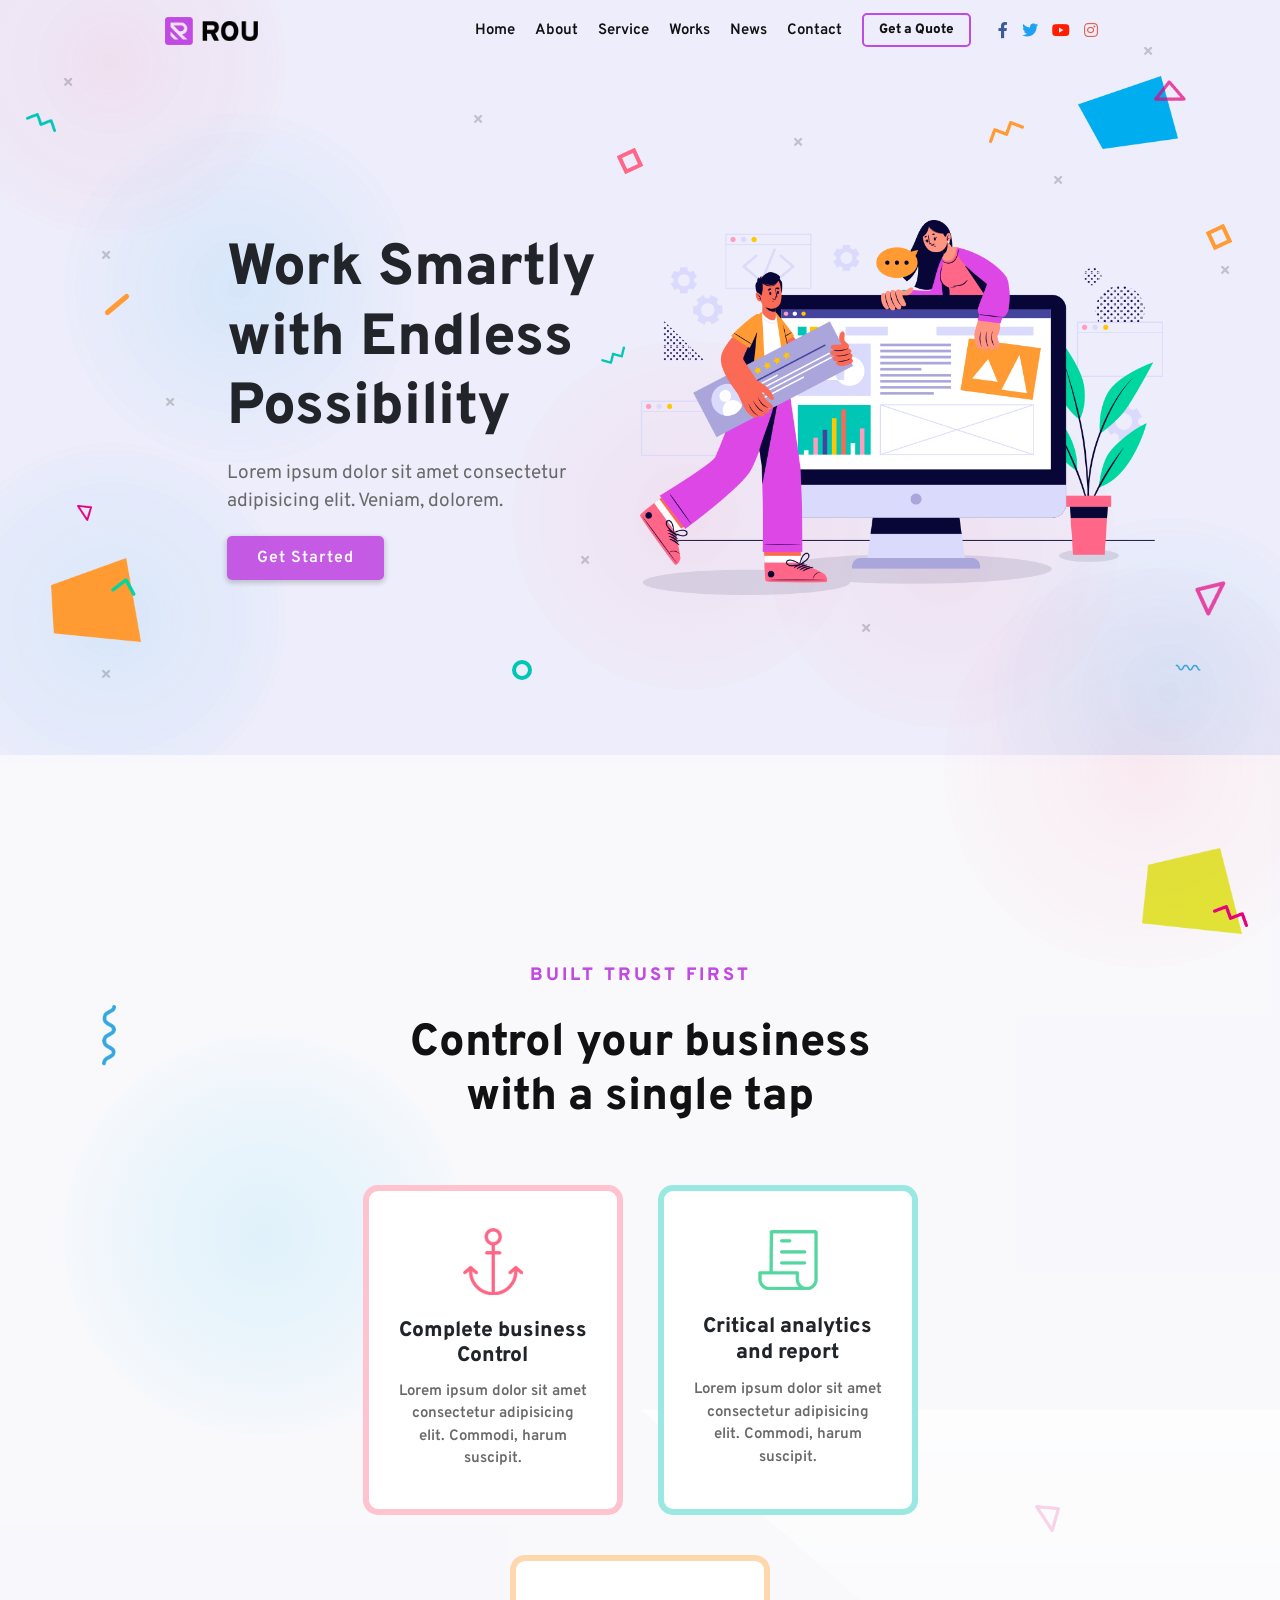
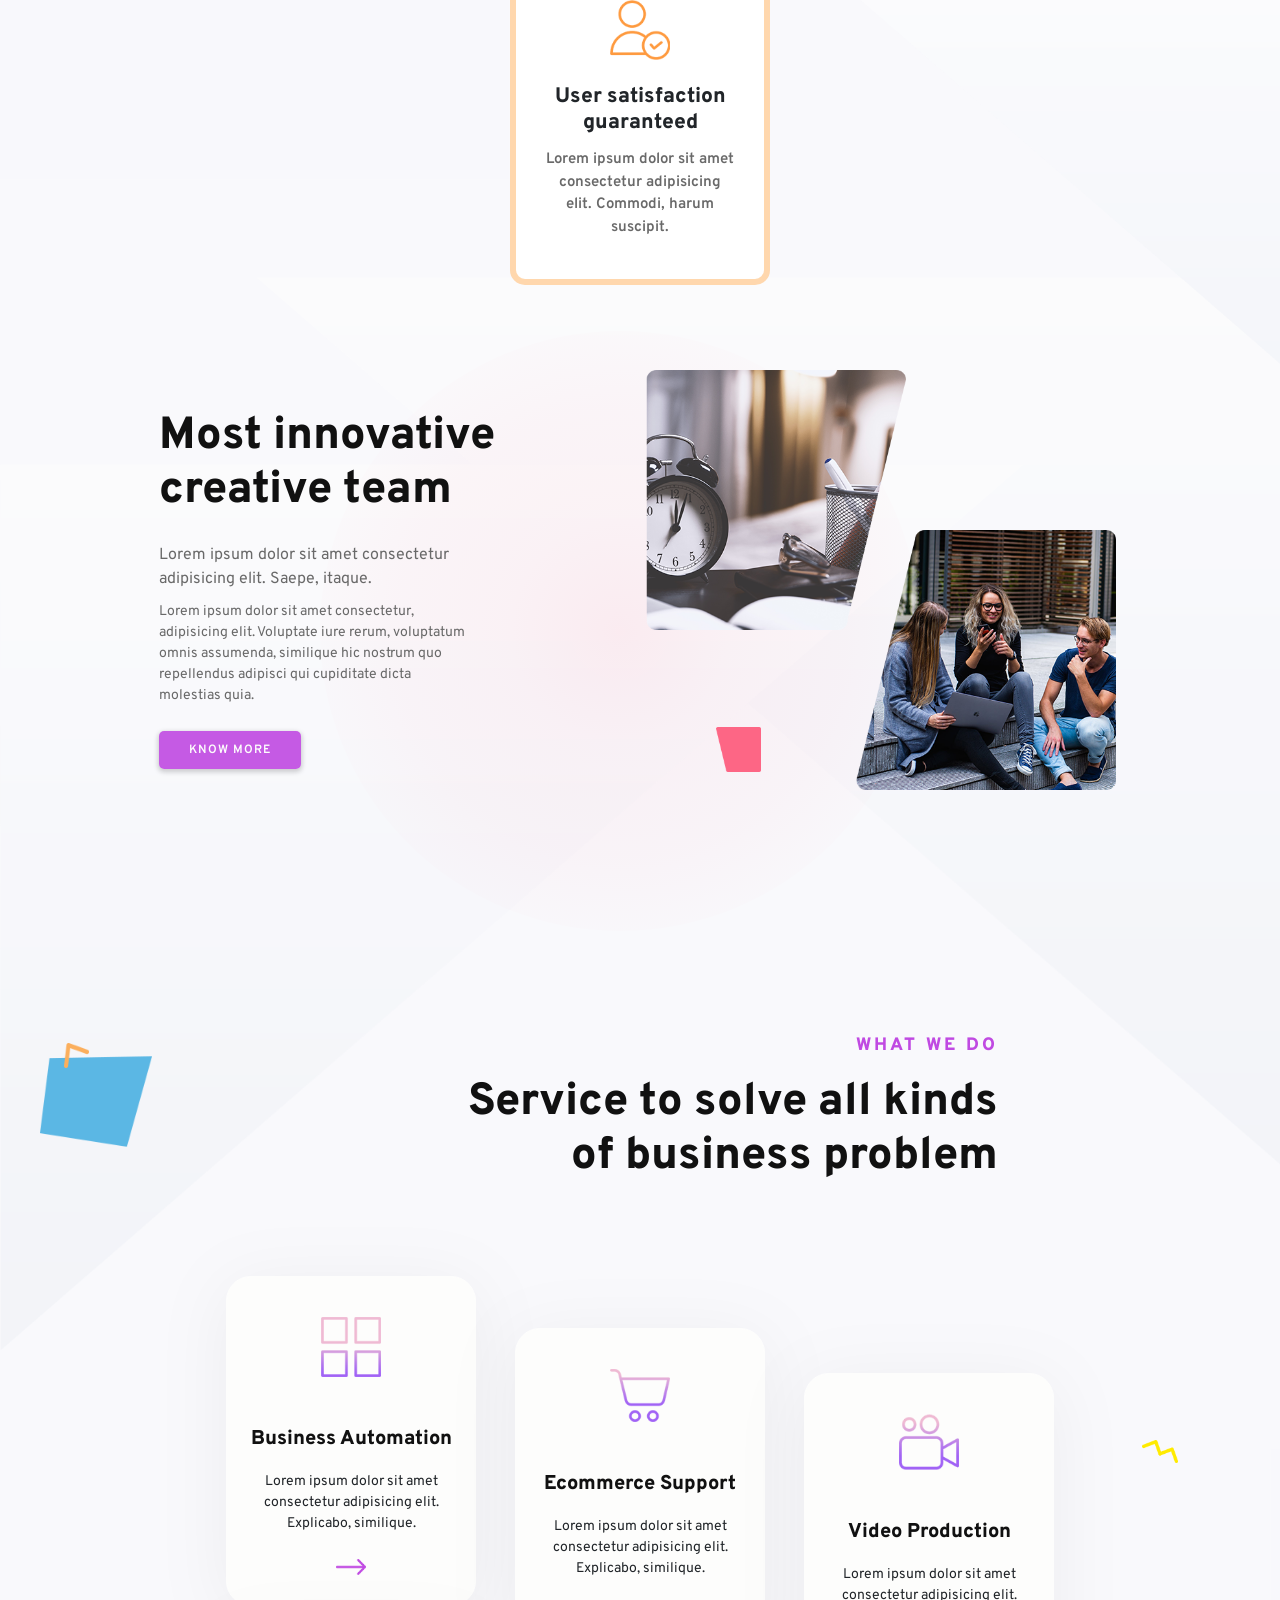
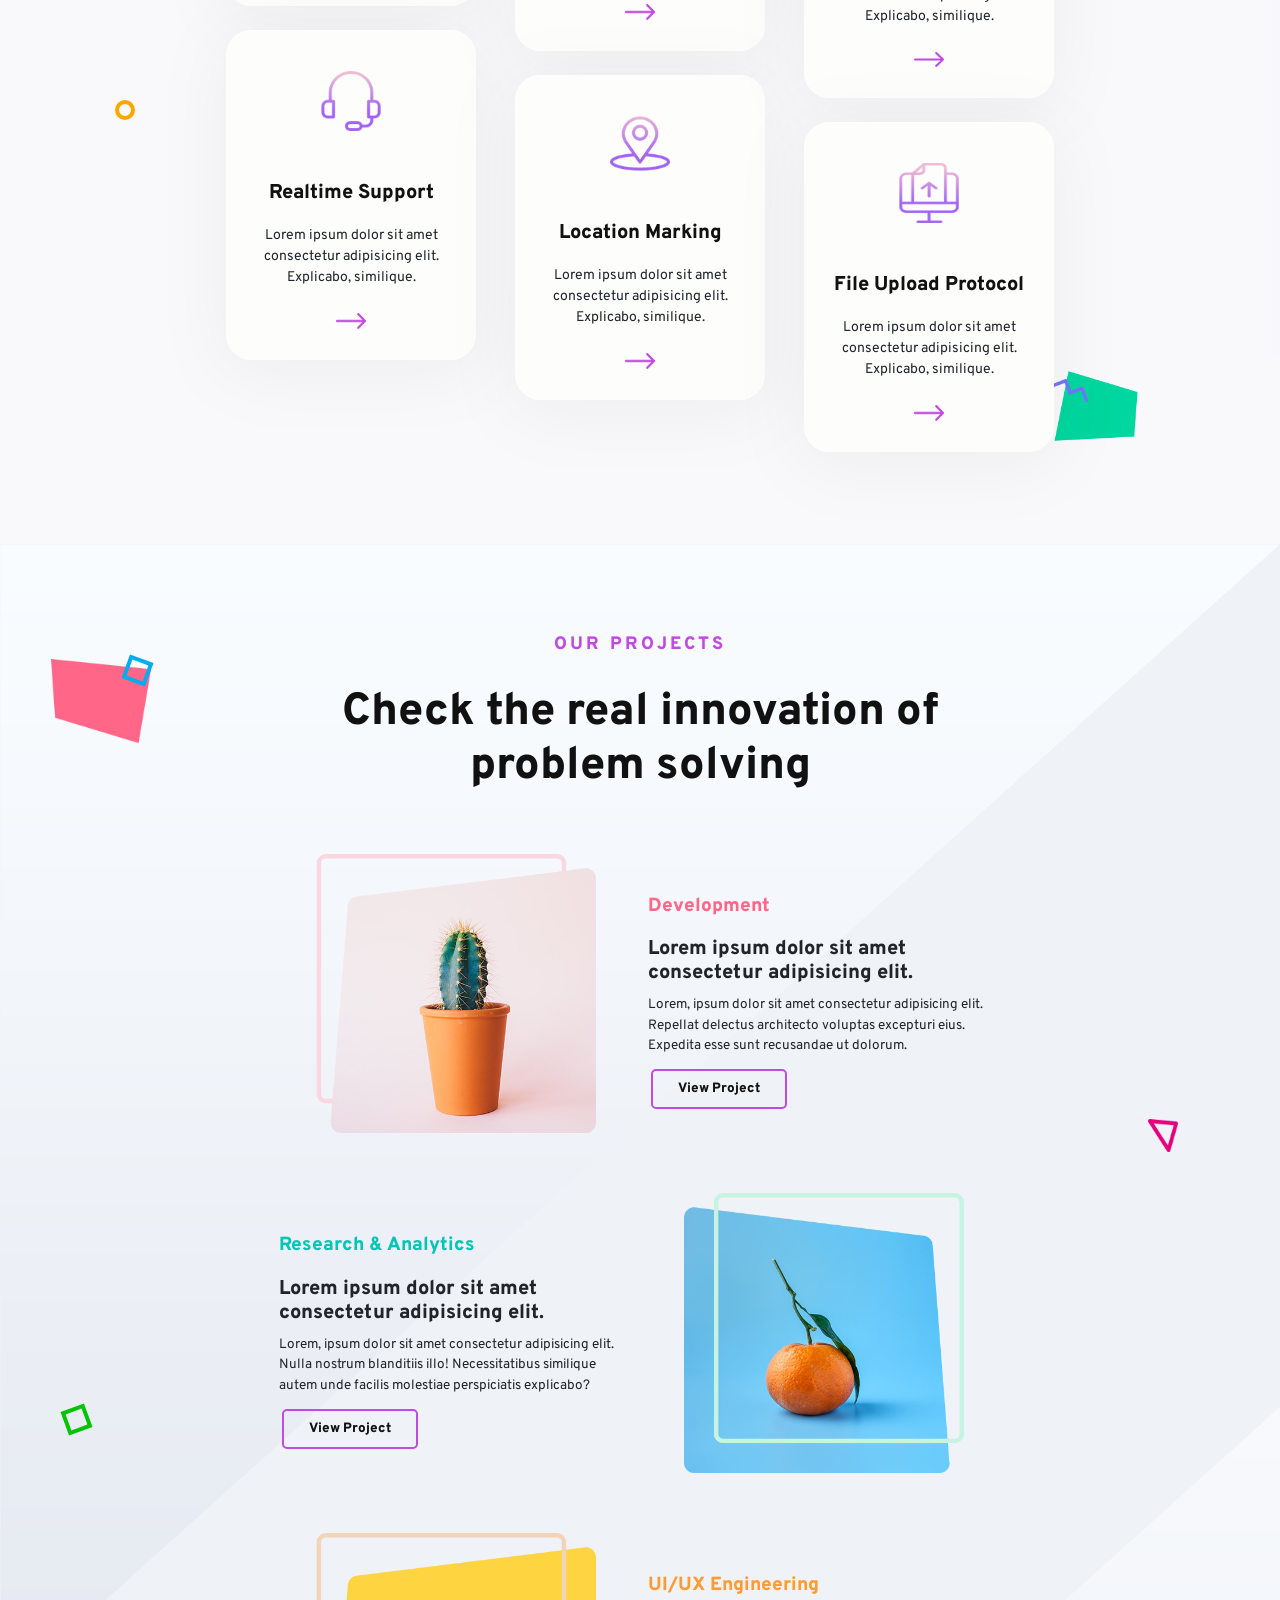
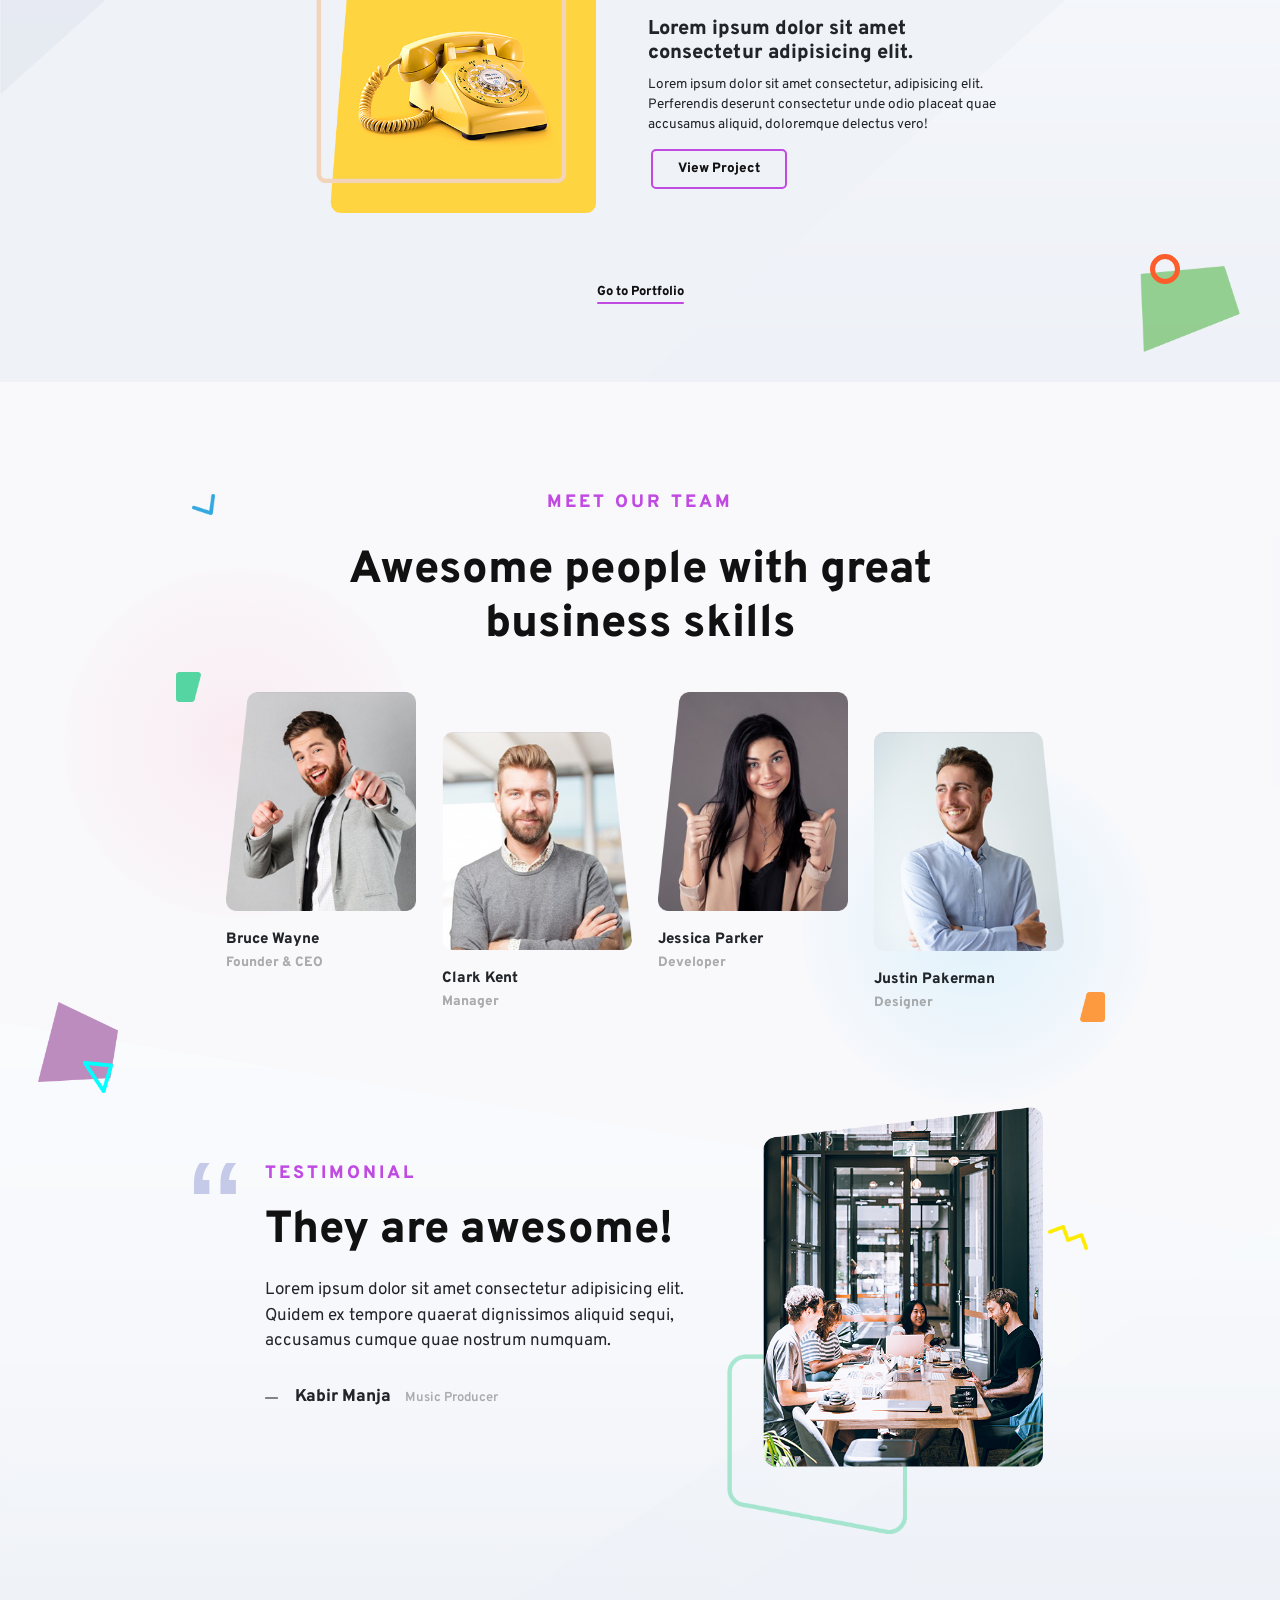
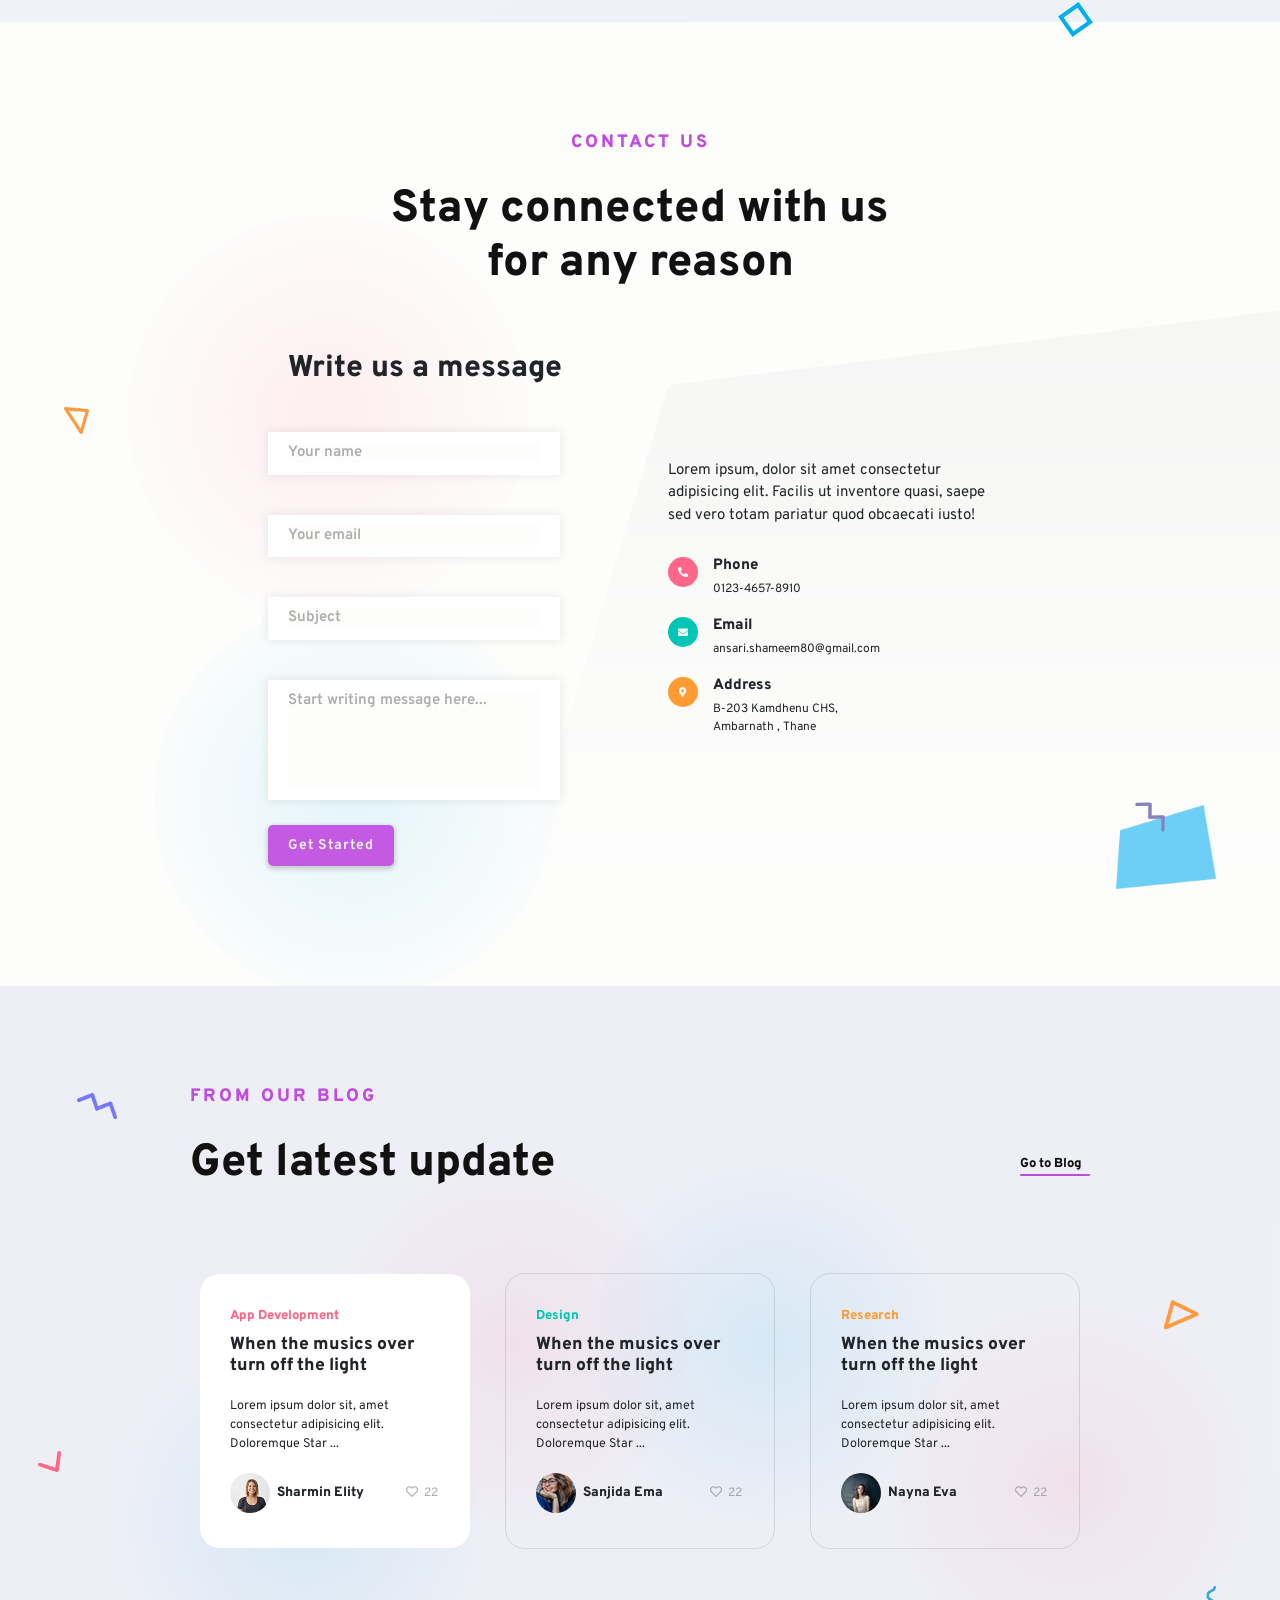
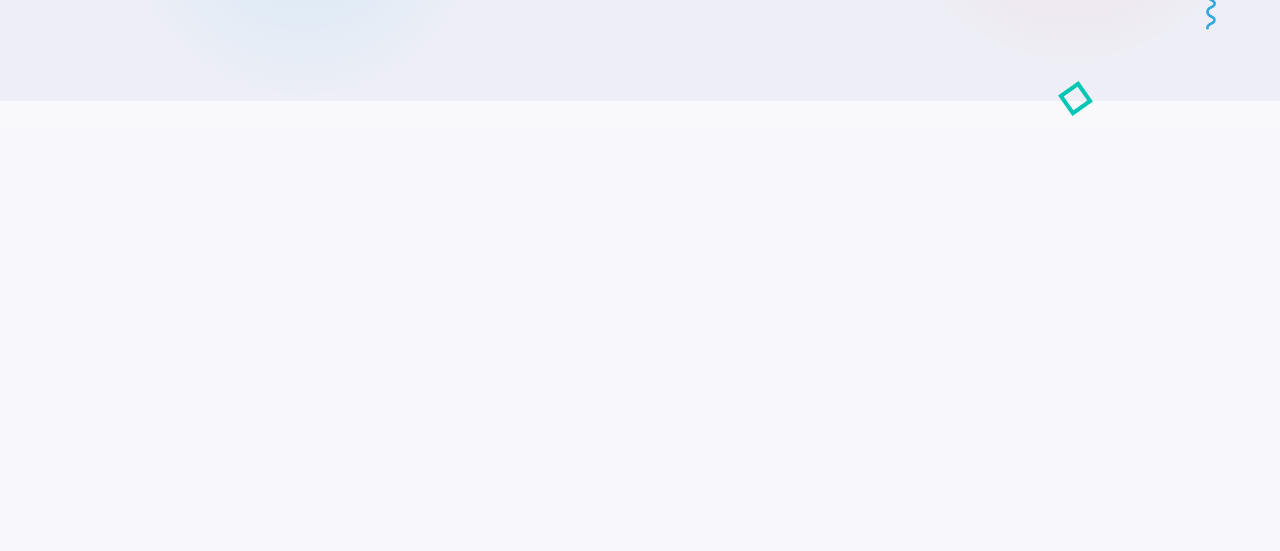
==== index.html @ 2c4fc1b4 "Updated blog" ====
<!DOCTYPE html>
<html lang="en">
  <head>
    <!-- Required meta tags -->
    <meta charset="utf-8" />
    <meta name="viewport" content="width=device-width, initial-scale=1" />
    <!-- Bootstrap CSS -->
    <link href="https://fonts.googleapis.com/css2?family=Overpass:wght@400;600;800&family=Poppins&family=Roboto&display=swap" rel="stylesheet" />
    <link rel="stylesheet" href="https://cdnjs.cloudflare.com/ajax/libs/font-awesome/5.15.3/css/all.min.css" />
    <link href="https://cdn.jsdelivr.net/npm/bootstrap@5.0.0-beta3/dist/css/bootstrap.min.css" rel="stylesheet" integrity="sha384-eOJMYsd53ii+scO/bJGFsiCZc+5NDVN2yr8+0RDqr0Ql0h+rP48ckxlpbzKgwra6" crossorigin="anonymous" />
    <link rel="stylesheet" href="assets/css/style.min.css" />
    <title>ROU</title>
  </head>
  <body>
    <!-- Header -->
    <header class="header" id="home">
      <!-- Navbar -->
      <nav class="navbar navbar-expand-lg navbar-light fixed-top">
        <div class="container px-0">
          <a class="navbar-brand" href="/">
            <img src="assets/image/rou.png" alt="RUO" />
          </a>
          <button class="navbar-toggler" type="button" data-bs-toggle="collapse" data-bs-target="#navbarSupportedContent" aria-controls="navbarSupportedContent" aria-expanded="false" aria-label="Toggle navigation">
            <span class="navbar-toggler-icon"></span>
          </button>
          <div class="collapse navbar-collapse" id="navbarSupportedContent">
            <ul class="navbar-nav text-center ms-auto mb-2 mb-lg-0">
              <li class="nav-item">
                <a class="nav-link" href="#home">home</a>
              </li>
              <li class="nav-item">
                <a class="nav-link" href="#about">about</a>
              </li>
              <li class="nav-item">
                <a class="nav-link" href="#service">service</a>
              </li>
              <li class="nav-item">
                <a class="nav-link" href="#work">works</a>
              </li>
              <li class="nav-item">
                <a class="nav-link" href="#testimonial">news</a>
              </li>
              <li class="nav-item">
                <a class="nav-link" href="#contact">contact</a>
              </li>
            </ul>
            <form class="d-flex mb-3 mx-md-3 mb-lg-0">
              <a href="#" class="cta-btn1 mx-auto">Get a Quote</a>
            </form>
            <ul class="icons">
              <li class="icons-item">
                <a href="#" class="icons-link"><i class="fab fa-facebook-f fb"></i></a>
              </li>
              <li class="icons-item">
                <a href="#" class="icons-link"><i class="fab fa-twitter tw"></i></a>
              </li>
              <li class="icons-item">
                <a href="#" class="icons-link"><i class="fab fa-youtube yt"></i></a>
              </li>
              <li class="icons-item">
                <a href="#" class="icons-link"><i class="fab fa-instagram ig"></i></a>
              </li>
            </ul>
          </div>
        </div>
      </nav>
      <!-- Navbar end -->

      <!-- Content -->
      <div class="container-fluid p-0">
        <div class="hero row">
          <div class="col-md-6 col-lg-4 offset-lg-1 hero-left">
            <h1 class="hero-left-title">Work Smartly with Endless Possibility</h1>
            <p class="hero-left-subtitle">Lorem ipsum dolor sit amet consectetur adipisicing elit. Veniam, dolorem.</p>
            <a href="#" class="cta-btn2">Get Started</a>
          </div>
          <div class="col-md-6 col-lg-5 hero-right p-0">
            <img src="assets/image/heroimage.png" alt="Web Design" />
          </div>
        </div>
        <!-- Styling Element -->
        <div class="element">
          <img src="assets/image/zigzag-green.png" class="zigzag" alt="Zigzag" />
          <img src="assets/image/zigzag-green.png" class="zigzag" alt="Zigzag" />
          <img src="assets/image/zigzag-orange.png" class="zigzag" alt="Zigzag" />
          <img src="assets/image/curve-blue.png" class="curve" alt="Zigzag" />
          <img src="assets/image/shape1.png" class="shape shape-1" alt="Shape" />
          <img src="assets/image/shape2.png" class="shape shape-2" alt="Shape" />
          <img src="assets/image/triangle-pink.png" class="triangle triangle-1" alt="Triangle" />
          <img src="assets/image/triangle-pink.png" class="triangle triangle-2" alt="Triangle" />
          <img src="assets/image/triangle-pink.png" class="triangle triangle-3" alt="Triangle" />
          <img src="assets/image/arrow-green.png" class="arrow" alt="Arrow" />
          <i class="fa fa-times star star-1"></i>
          <i class="fa fa-times star star-2"></i>
          <i class="fa fa-times star star-3"></i>
          <i class="fa fa-times star star-4"></i>
          <i class="fa fa-times star star-5"></i>
          <i class="fa fa-times star star-6"></i>
          <i class="fa fa-times star star-7"></i>
          <i class="fa fa-times star star-8"></i>
          <i class="fa fa-times star star-9"></i>
          <i class="fa fa-times star star-10"></i>
          <i class="fa fa-times star star-11"></i>
          <div class="circle circle-pink1"></div>
          <div class="circle circle-pink2"></div>
          <div class="circle circle-pink3"></div>
          <div class="circle circle-blue1"></div>
          <div class="circle circle-blue2"></div>
          <div class="circle circle-blue3"></div>
          <div class="circle circle-purple"></div>
          <div class="line"></div>
          <div class="square square-1"></div>
          <div class="square square-2"></div>
          <div class="ring"></div>
        </div>
        <!-- Styling Element End -->
      </div>
      <!-- Content end -->
    </header>
    <!-- Header End -->

    <!-- About  -->
    <section class="about" id="about">
      <!-- Styling Element -->
      <img src="assets/image/shape3.png" class="shape styleelement" alt="Shape" />
      <img src="assets/image/zigzag-pink.png" class="zigzag styleelement" alt="Curve" />
      <img src="assets/image/curve-blue.png" class="curve styleelement" alt="Curve" />
      <img src="assets/image/triangle-pink.png" class="triangle styleelement" alt="Triangle" />
      <div class="circle circle-pink1 styleelement"></div>
      <div class="circle circle-pink2 styleelement"></div>
      <div class="circle circle-blue1 styleelement"></div>
      <img src="assets/image/about-bg1.png" class="about-bg about-bg1" alt="About Background" />
      <img src="assets/image/about-bg2.png" class="about-bg about-bg2" alt="About Background" />
      <img src="assets/image/about-bg3.png" class="about-bg about-bg3" alt="About Background" />
      <!-- Styling Element End -->
      <div class="container">
        <div class="row about-title">
          <h2 class="purple-title">built trust first</h2>
          <h3 class="black-title">Control your business with a single tap</h3>
        </div>
        <div class="row business">
          <div class="col-auto">
            <div class="card border-pink">
              <div class="card-body">
                <img src="assets/image/about-1.png" alt="Icon" class="card-img" />
                <h5 class="card-title">Complete business Control</h5>
                <p class="card-text">Lorem ipsum dolor sit amet consectetur adipisicing elit. Commodi, harum suscipit.</p>
              </div>
            </div>
          </div>
          <div class="col-auto">
            <div class="card border-green">
              <div class="card-body">
                <img src="assets/image/about-2.png" alt="Icon" class="card-img" />
                <h5 class="card-title">Critical analytics and report</h5>
                <p class="card-text">Lorem ipsum dolor sit amet consectetur adipisicing elit. Commodi, harum suscipit.</p>
              </div>
            </div>
          </div>
          <div class="col-auto">
            <div class="card border-orange">
              <div class="card-body">
                <img src="assets/image/about-3.png" alt="Icon" class="card-img" />
                <h5 class="card-title">User satisfaction guaranteed</h5>
                <p class="card-text">Lorem ipsum dolor sit amet consectetur adipisicing elit. Commodi, harum suscipit.</p>
              </div>
            </div>
          </div>
        </div>
      </div>

      <div class="container team">
        <div class="row">
          <div class="col-lg-4 offset-lg-1 team-left">
            <h2 class="black-title px-4 px-md-0">Most innovative creative team</h2>
            <p>Lorem ipsum dolor sit amet consectetur adipisicing elit. Saepe, itaque.</p>
            <p>Lorem ipsum dolor sit amet consectetur, adipisicing elit. Voluptate iure rerum, voluptatum omnis assumenda, similique hic nostrum quo repellendus adipisci qui cupiditate dicta molestias quia.</p>
            <a href="#" class="cta-btn2">know more</a>
          </div>
          <div class="col-lg-7 team-right">
            <div class="team-container">
              <img src="assets/image/innovative1.png" class="innovate innovate-1" alt="Innovation" />
              <img src="assets/image/innovative2.png" class="innovate innovate-2" alt="Innovation" />
              <img src="assets/image/shape4.png" class="shape" alt="Shape" />
            </div>
          </div>
        </div>
      </div>
    </section>
    <!-- About End -->

    <!-- Service  -->
    <section class="service" id="service">
      <!-- Styling Element -->
      <img src="assets/image/shape5.png" class="shape shape-1" alt="Shape" />
      <img src="assets/image/shape6.png" class="shape shape-2" alt="Shape" />
      <img src="assets/image/arrow-orange.png" class="arrow" alt="Arrow" />
      <img src="assets/image/zigzag-yellow.png" alt="Zigzag" class="zigzag zigzag-1" />
      <img src="assets/image/zigzag-blue.png" alt="Zigzag" class="zigzag zigzag-2" />
      <span class="circle"></span>

      <!-- Styling Element End -->
      <div class="container">
        <div class="row service-title">
          <h2 class="purple-title text-uppercase">what we do</h2>
          <h3 class="black-title">Service to solve all kinds of business problem</h3>
        </div>
      </div>
      <div class="container service-main">
        <div class="row justify-content-center">
          <div class="col-auto">
            <div class="row service-column justify-content-lg-start">
              <div class="col-md-6">
                <div class="card">
                  <div class="card-body text-center">
                    <img src="assets/image/icon-grid.png" class="card-image" alt="Application Development" />
                    <h5 class="card-title">Business Automation</h5>
                    <p class="card-text">Lorem ipsum dolor sit amet consectetur adipisicing elit. Explicabo, similique.</p>
                    <a href="#"><img src="assets/image/arrow.png" class="right-arrow" alt="Arrow" /></a>
                  </div>
                </div>
              </div>
              <div class="col-md-6">
                <div class="card">
                  <div class="card-body text-center">
                    <img src="assets/image/icon-headphone.png" class="card-image" alt="Application Development" />
                    <h5 class="card-title">Realtime Support</h5>
                    <p class="card-text">Lorem ipsum dolor sit amet consectetur adipisicing elit. Explicabo, similique.</p>
                    <a href="#"><img src="assets/image/arrow.png" class="right-arrow" alt="Arrow" /></a>
                  </div>
                </div>
              </div>
            </div>
          </div>
          <div class="col-auto">
            <div class="row service-column justify-content-lg-center">
              <div class="col-md-6">
                <div class="card">
                  <div class="card-body text-center">
                    <img src="assets/image/icon-cart.png" class="card-image" alt="Application Development" />
                    <h5 class="card-title">Ecommerce Support</h5>
                    <p class="card-text">Lorem ipsum dolor sit amet consectetur adipisicing elit. Explicabo, similique.</p>
                    <a href="#"><img src="assets/image/arrow.png" class="right-arrow" alt="Arrow" /></a>
                  </div>
                </div>
              </div>
              <div class="col-md-6">
                <div class="card">
                  <div class="card-body text-center">
                    <img src="assets/image/icon-location.png" class="card-image" alt="Application Development" />
                    <h5 class="card-title">Location Marking</h5>
                    <p class="card-text">Lorem ipsum dolor sit amet consectetur adipisicing elit. Explicabo, similique.</p>
                    <a href="#"><img src="assets/image/arrow.png" class="right-arrow" alt="Arrow" /></a>
                  </div>
                </div>
              </div>
            </div>
          </div>
          <div class="col-auto">
            <div class="row service-column justify-content-lg-end">
              <div class="col-md-6">
                <div class="card">
                  <div class="card-body text-center">
                    <img src="assets/image/icon-camera.png" class="card-image" alt="Application Development" />
                    <h5 class="card-title">Video Production</h5>
                    <p class="card-text">Lorem ipsum dolor sit amet consectetur adipisicing elit. Explicabo, similique.</p>
                    <a href="#"><img src="assets/image/arrow.png" class="right-arrow" alt="Arrow" /></a>
                  </div>
                </div>
              </div>
              <div class="col-md-6">
                <div class="card">
                  <div class="card-body text-center">
                    <img src="assets/image/icon-upload.png" class="card-image" alt="Application Development" />
                    <h5 class="card-title">File Upload Protocol</h5>
                    <p class="card-text">Lorem ipsum dolor sit amet consectetur adipisicing elit. Explicabo, similique.</p>
                    <a href="#"><img src="assets/image/arrow.png" class="right-arrow" alt="Arrow" /></a>
                  </div>
                </div>
              </div>
            </div>
          </div>
        </div>
      </div>
    </section>
    <!-- Service End -->

    <!-- Work -->
    <section class="work" id="work">
      <!-- Styling Element -->
      <img src="assets/image/work-bg1.png" class="work-bg work-bg1" alt="Work" />
      <img src="assets/image/work-bg2.png" class="work-bg work-bg2" alt="Work" />
      <img src="assets/image/shape7.png" alt="Shape" class="shape shape-1 work-element" />
      <img src="assets/image/shape8.png" alt="Shape" class="shape shape-2 work-element" />
      <img src="assets/image/triangle-pink.png" alt="Triangle" class="triangle work-element" />
      <span class="square square-1 work-element"></span>
      <span class="square square-2 work-element"></span>
      <span class="circle work-element"></span>
      <!-- Styling Element End -->
      <div class="container">
        <div class="row work-title text-center">
          <h2 class="purple-title">our projects</h2>
          <h3 class="black-title">Check the real innovation of problem solving</h3>
        </div>
      </div>
      <div class="container">
        <div class="row problem-row">
          <div class="col-lg-4 col-md-6 text-center">
            <img src="assets/image/problem1.png" class="problem-image" alt="Development" />
          </div>
          <div class="col-lg-4 col-md-6 problem-main">
            <h2 class="problem-title problem-title-pink">Development</h2>
            <h3>Lorem ipsum dolor sit amet consectetur adipisicing elit.</h3>
            <p>Lorem, ipsum dolor sit amet consectetur adipisicing elit. Repellat delectus architecto voluptas excepturi eius. Expedita esse sunt recusandae ut dolorum.</p>
            <a href="#" class="cta-btn1">View Project</a>
          </div>
        </div>
        <div class="row problem-row">
          <div class="col-lg-4 col-md-6 text-center order-md-2">
            <img src="assets/image/problem2.png" class="problem-image" alt="Development" />
          </div>
          <div class="col-lg-4 col-md-6 problem-main order-1">
            <h2 class="problem-title problem-title-green">Research &amp; Analytics</h2>
            <h3>Lorem ipsum dolor sit amet consectetur adipisicing elit.</h3>
            <p>Lorem, ipsum dolor sit amet consectetur adipisicing elit. Nulla nostrum blanditiis illo! Necessitatibus similique autem unde facilis molestiae perspiciatis explicabo?</p>
            <a href="#" class="cta-btn1">View Project</a>
          </div>
        </div>
        <div class="row problem-row">
          <div class="col-lg-4 col-md-6 text-center">
            <img src="assets/image/problem3.png" class="problem-image" alt="Development" />
          </div>
          <div class="col-lg-4 col-md-6 problem-main">
            <h2 class="problem-title problem-title-orange">UI/UX Engineering</h2>
            <h3>Lorem ipsum dolor sit amet consectetur adipisicing elit.</h3>
            <p>Lorem ipsum dolor sit amet consectetur, adipisicing elit. Perferendis deserunt consectetur unde odio placeat quae accusamus aliquid, doloremque delectus vero!</p>
            <a href="#" class="cta-btn1">View Project</a>
          </div>
        </div>
        <div class="sub-text">
          <a href="#" class="sub-text-1">Go to Portfolio</a>
        </div>
      </div>
    </section>
    <!-- Work End -->

    <!-- Testimonial -->
    <section id="testimonial" class="testimonial">
      <!-- Styling Elements -->
      <img src="assets/image/arrow-blue.png" class="arrow z-index-1" alt="Arrow" />
      <img src="assets/image/shape11.png" class="shape z-index-1" alt="Shape" />
      <img src="assets/image/triangle-blue.png" class="triangle z-index-1" alt="Triangle" />
      <img src="assets/image/zigzag-yellow.png" class="zigzag z-index-1" alt="Zigzag" />
      <div class="circle circle-blue1 z-index-1"></div>
      <div class="circle circle-pink1 z-index-1"></div>
      <span class="square"></span>
      <!-- Styling Elements End -->
      <div class="container">
        <div class="row testimonial-title">
          <h2 class="purple-title">meet our team</h2>
          <h3 class="black-title">Awesome people with great business skills</h3>
        </div>
      </div>
      <div class="container">
        <div class="row testimonial-team justify-content-center">
          <img src="assets/image/shape9.png" class="testimonial-team-shape align-self-start d-none d-lg-block" alt="Shape" />

          <div class="col-auto person person-1">
            <img src="assets/image/person1.png" class="person-image" alt="Person" />
            <h2 class="person-title">Bruce Wayne</h2>
            <h3 class="person-subtitle">Founder &amp; CEO</h3>
          </div>
          <div class="col-auto person person-1 align-self-lg-end">
            <img src="assets/image/person2.png" class="person-image" alt="Person" />
            <h2 class="person-title">Clark Kent</h2>
            <h3 class="person-subtitle">Manager</h3>
          </div>
          <div class="col-auto person person-1">
            <img src="assets/image/person3.png" class="person-image" alt="Person" />
            <h2 class="person-title">Jessica Parker</h2>
            <h3 class="person-subtitle">Developer</h3>
          </div>
          <div class="col-auto person person-1 align-self-lg-end">
            <img src="assets/image/person4.png" class="person-image" alt="Person" />
            <h2 class="person-title">Justin Pakerman</h2>
            <h3 class="person-subtitle">Designer</h3>
          </div>
          <img src="assets/image/shape10.png" class="testimonial-team-shape align-self-end d-none d-lg-block" alt="Shape" />
        </div>
      </div>

      <div class="container-fluid testimonial-content">
        <img src="assets/image/testimonial-bg1.png" class="testimonial-bg testimonial-bg-1" alt="Testimonial" />
        <img src="assets/image/testimonial-bg2.png" class="testimonial-bg testimonial-bg-2" alt="Testimonial" />
        <img src="assets/image/testimonial-bg3.png" class="testimonial-bg testimonial-bg-3" alt="Testimonial" />
        <div class="row">
          <div class="col-md-6 col-lg-6 col-xl-5 testimonial-main">
            <blockquote class="blockquote">
              <div class="blockquote-content">
                <h2 class="purple-title">testimonial</h2>
                <h3 class="black-title">They are awesome!</h3>
                <p>Lorem ipsum dolor sit amet consectetur adipisicing elit. Quidem ex tempore quaerat dignissimos aliquid sequi, accusamus cumque quae nostrum numquam.</p>
                <cite>Kabir Manja <span>Music Producer</span></cite>
              </div>
            </blockquote>
          </div>
          <div class="col-md-6 col-lg-5 col-xl-4 p-0">
            <div class="testimonial-image">
              <img src="assets/image/testimonial.png" class="testimonial-image-1" alt="Testimonial" />
              <img src="assets/image/border-green.png" class="testimonial-image-2" alt="Testimonial" />
            </div>
          </div>
        </div>
      </div>
    </section>
    <!-- Testimonial End -->

    <!-- Contact  -->
    <section class="contact" id="contact">
      <!-- Styling element -->
      <img src="assets/image/contact-bg.png" class="contact-bg z-index-1" alt="Contact" />
      <img src="assets/image/shape12.png" class="shape z-index-1" alt="Shape" />
      <img src="assets/image/zigzag-purple.png" class="zigzag z-index-1" alt="zigzag" />
      <img src="assets/image/triangle-orange.png" class="triangle z-index-1" alt="triangle" />
      <div class="circle circle-pink1 z-index-1"></div>
      <div class="circle circle-blue1 z-index-1"></div>
      <!-- Styling element end -->
      <div class="container">
        <div class="row contact-title">
          <h2 class="purple-title">contact us</h2>
          <h3 class="black-title">Stay connected with us for any reason</h3>
        </div>
      </div>
      <div class="container">
        <div class="row contact-content">
          <div class="col-md-6 col-lg-5 col-xl-4 contact-content-left">
            <h3>Write us a message</h3>
            <input type="text" class="input-element" placeholder="Your name" />
            <input type="email" class="input-element" placeholder="Your email" />
            <input type="text" class="input-element" placeholder="Subject" />
            <textarea class="input-element" placeholder="Start writing message here..."></textarea>
            <a href="#" class="cta-btn2">Get Started</a>
          </div>
          <div class="col-md-6 col-lg-5 col-xl-4 contact-content-right">
            <div class="contact-main">
              <p>Lorem ipsum, dolor sit amet consectetur adipisicing elit. Facilis ut inventore quasi, saepe sed vero totam pariatur quod obcaecati iusto!</p>
              <div class="contact-main-box">
                <div class="contact-main-icon contact-main-icon-1">
                  <i class="fas fa-phone-alt"></i>
                </div>
                <div class="contact-main-text">
                  <h3>Phone</h3>
                  <p>0123-4657-8910</p>
                </div>
              </div>
              <div class="contact-main-box">
                <div class="contact-main-icon contact-main-icon-2"><i class="fas fa-envelope"></i></div>
                <div class="contact-main-text">
                  <h3>Email</h3>
                  <p>ansari.shameem80@gmail.com</p>
                </div>
              </div>
              <div class="contact-main-box">
                <div class="contact-main-icon contact-main-icon-3"><i class="fas fa-map-marker-alt"></i></div>
                <div class="contact-main-text">
                  <h3>Address</h3>
                  <p>B-203 Kamdhenu CHS, Ambarnath , Thane</p>
                </div>
              </div>
            </div>
          </div>
        </div>
      </div>
    </section>
    <!-- Contact End -->

    <!-- Blog -->
    <section class="blog">
      <!-- Styling Elements -->
      <img src="assets/image/zigzag-blue.png" class="zigzag z-index-1" alt="Element" />
      <img src="assets/image/triangle-orange.png" class="triangle z-index-1" alt="Element" />
      <img src="assets/image/arrow-pink.png" class="arrow z-index-1" alt="Element" />
      <img src="assets/image/curve-blue.png" class="curve z-index-1" alt="Element" />
      <span class="square"></span>
      <div class="circle circle-pink1 z-index-1"></div>
      <div class="circle circle-pink2 z-index-1"></div>
      <div class="circle circle-blue1 z-index-1"></div>
      <div class="circle circle-blue2 z-index-1"></div>
      <!-- Styling Elements -->

      <div class="container">
        <div class="blog-title">
          <h2 class="purple-title">from our blog</h2>
          <div class="blog-title-sub">
            <h3 class="black-title">Get latest update</h3>
            <a href="#" class="sub-title">Go to Blog</a>
          </div>
        </div>
      </div>

      <div class="container">
        <div class="row blog-content">
          <div class="col-auto">
            <div class="card blog-card active">
              <div class="card-body">
                <h2 class="blog-card-title blog-card-title-pink">App Development</h2>
                <h3 class="blog-card-subtitle">When the musics over turn off the light</h3>
                <p class="blog-card-text">Lorem ipsum dolor sit, amet consectetur adipisicing elit. Doloremque Star ...</p>
                <div class="blog-card-sub">
                  <div class="blog-card-sub-image">
                    <img src="assets/image/blog1.png" alt="Blog" />
                    <span>Sharmin Elity</span>
                  </div>
                  <div class="blog-card-sub-icon">
                    <span class="far fa-heart"></span>
                    <span>22</span>
                  </div>
                </div>
              </div>
            </div>
          </div>
          <div class="col-auto">
            <div class="card blog-card">
              <div class="card-body">
                <h2 class="blog-card-title blog-card-title-green">Design</h2>
                <h3 class="blog-card-subtitle">When the musics over turn off the light</h3>
                <p class="blog-card-text">Lorem ipsum dolor sit, amet consectetur adipisicing elit. Doloremque Star ...</p>
                <div class="blog-card-sub">
                  <div class="blog-card-sub-image">
                    <img src="assets/image/blog2.png" alt="Blog" />
                    <span>Sanjida Ema</span>
                  </div>
                  <div class="blog-card-sub-icon">
                    <span class="far fa-heart"></span>
                    <span>22</span>
                  </div>
                </div>
              </div>
            </div>
          </div>
          <div class="col-auto">
            <div class="card blog-card">
              <div class="card-body">
                <h2 class="blog-card-title blog-card-title-orange">Research</h2>
                <h3 class="blog-card-subtitle">When the musics over turn off the light</h3>
                <p class="blog-card-text">Lorem ipsum dolor sit, amet consectetur adipisicing elit. Doloremque Star ...</p>
                <div class="blog-card-sub">
                  <div class="blog-card-sub-image">
                    <img src="assets/image/blog3.png" alt="Blog" />
                    <span>Nayna Eva</span>
                  </div>
                  <div class="blog-card-sub-icon">
                    <span class="far fa-heart"></span>
                    <span>22</span>
                  </div>
                </div>
              </div>
            </div>
          </div>
        </div>
      </div>
    </section>
    <!-- Blog end -->

    <!-- Footer -->
    <footer class="footer" id="footer">
      <div class="container">
        <div class="row footer-content"></div>
      </div>
    </footer>
    <!-- Footer End -->

    <!-- Scripts -->
    <script src="https://cdn.jsdelivr.net/npm/bootstrap@5.0.0-beta3/dist/js/bootstrap.bundle.min.js" integrity="sha384-JEW9xMcG8R+pH31jmWH6WWP0WintQrMb4s7ZOdauHnUtxwoG2vI5DkLtS3qm9Ekf" crossorigin="anonymous"></script>
    <script src="assets/js/main.js"></script>
    <!-- Scripts End -->
  </body>
</html>
---- assets/css/style.min.css ----
*{margin:0;padding:0;-webkit-box-sizing:border-box;box-sizing:border-box;outline:none}html,body{scroll-behavior:smooth;overflow-x:hidden;font-size:10px;font-family:'Overpass', sans-serif;font-weight:400;background-color:rgba(237,238,246,0.2)}a{text-decoration:none}ul{padding:0;list-style:none}img{max-width:100%;height:auto}.purple-title{margin:10px 0;color:#c04ae2;font-size:1.8rem;font-weight:800;text-transform:uppercase;letter-spacing:3px}@media screen and (max-width: 767px){.purple-title{font-size:1.5rem}}.black-title,.service-column .card-title{color:#111;font-size:4.5rem;font-weight:800;margin:2rem auto}@media screen and (max-width: 1023px){.black-title,.service-column .card-title{font-size:3.2rem}}@media screen and (max-width: 767px){.black-title,.service-column .card-title{font-size:2.7rem}}.header .cta-btn1,.work .problem-main .cta-btn1{color:#111;display:inline-block;padding:0.5rem 1.5rem;margin:3px;font-size:1.35rem;text-align:center;font-weight:800;border-radius:5px;border:2px solid #c04ae2}.header .cta-btn1:hover,.work .problem-main .cta-btn1:hover{color:#fdfdfc;-webkit-transition:all 0.3s ease-in-out;transition:all 0.3s ease-in-out;background-color:#c04ae2}.hero-left .cta-btn2,.team-left .cta-btn2,.contact-content-left .cta-btn2{color:#fdfdfc;display:inline-block;padding:1rem 3rem;font-size:1.6rem;text-align:center;font-weight:600;border-radius:5px;letter-spacing:1px;text-transform:capitalize;background-color:rgba(192,74,226,0.9);-webkit-box-shadow:0 2px 5px 1px rgba(17,17,17,0.2);box-shadow:0 2px 5px 1px rgba(17,17,17,0.2)}.hero-left .cta-btn2:hover,.team-left .cta-btn2:hover,.contact-content-left .cta-btn2:hover{background-color:#c04ae2}.work .sub-text-1,.blog-title-sub .sub-title{display:inline-block;position:relative;color:#111;font-size:1.3rem;font-weight:800}.work .sub-text-1::after,.blog-title-sub .sub-title::after{content:'';position:absolute;left:0;width:100%;bottom:-2px;height:2px;border-radius:10px;background-color:#c04ae2}.header{height:100%;width:100%;position:relative;overflow:hidden}.header .navbar{padding:1rem}.header .navbar.show{background-color:rgba(237,238,246,0.9);-webkit-backdrop-filter:blur(1rem);backdrop-filter:blur(1rem)}.header .navbar>.container{max-width:950px}.header .navbar-brand img{height:28px}.header .navbar-toggler{border:none;-webkit-box-shadow:none;box-shadow:none}.header .navbar-toggler-icon{font-size:1.8rem}.header .nav-item{margin:5px}.header .nav-link{color:#111;text-transform:capitalize;font-weight:600;font-size:1.5rem}.header .nav-link:not(.active){color:#111}.header .cta-btn1{margin-top:0}.header .icons{margin:auto 10px;display:-webkit-box;display:-ms-flexbox;display:flex;-webkit-box-pack:center;-ms-flex-pack:center;justify-content:center;-webkit-box-align:center;-ms-flex-align:center;align-items:center}.header .icons-item{margin:5px 7px}.header .icons-link .fab{font-size:1.6rem}.header .icons-link .fab.fb{color:#3b5998}.header .icons-link .fab.tw{color:#1da1f2}.header .icons-link .fab.yt{color:#ff1e00}.header .icons-link .fab.ig{color:#e16353}.hero{min-height:75.5rem;padding:6rem 2rem 0;display:-webkit-box;display:-ms-flexbox;display:flex;-webkit-box-pack:center;-ms-flex-pack:center;justify-content:center;-webkit-box-align:center;-ms-flex-align:center;align-items:center}@media screen and (max-width: 767px){.hero{-webkit-box-orient:vertical;-webkit-box-direction:normal;-ms-flex-direction:column;flex-direction:column;-webkit-box-pack:space-evenly;-ms-flex-pack:space-evenly;justify-content:space-evenly;min-height:100vh}}.hero>*{z-index:2}.hero-left{padding:1rem 0.5rem;display:-webkit-box;display:-ms-flexbox;display:flex;-webkit-box-orient:vertical;-webkit-box-direction:normal;-ms-flex-direction:column;flex-direction:column;-webkit-box-pack:center;-ms-flex-pack:center;justify-content:center;-webkit-box-align:start;-ms-flex-align:start;align-items:flex-start}@media screen and (max-width: 767px){.hero-left{-webkit-box-align:center;-ms-flex-align:center;align-items:center;text-align:center}}.hero-left-title{font-size:5.8rem;font-weight:800}@media screen and (max-width: 767px){.hero-left-title{font-size:4.8rem}}@media screen and (max-width: 480px){.hero-left-title{font-size:3rem}}.hero-left-subtitle{font-size:1.9rem;color:dimgray;margin:10px 0 20px}@media screen and (max-width: 767px){.hero-left-subtitle{font-size:2rem}}@media screen and (max-width: 480px){.hero-left-subtitle{font-size:1.5rem}}@media screen and (max-width: 767px){.hero-left .cta-btn2{font-size:1.2rem}}.hero-right img{max-height:500px}.element{height:100%;width:100%;position:absolute;top:0;left:0;background:rgba(235,234,250,0.8);-webkit-backdrop-filter:blur(20px);backdrop-filter:blur(20px)}.element .zigzag{position:absolute;height:auto}.element .zigzag:nth-child(1){top:15%;left:2%;width:30px}.element .zigzag:nth-child(2){top:46%;left:47%;width:25px;-webkit-transform:rotate(125deg);transform:rotate(125deg)}.element .zigzag:nth-child(3){top:16%;right:20%;width:35px}.element .curve{position:absolute;bottom:10%;right:7%;height:25px;-webkit-transform:rotate(90deg);transform:rotate(90deg)}.element .shape{position:absolute;height:auto}.element .shape-1{width:100px;top:10%;right:8%}.element .shape-2{width:90px;bottom:15%;left:4%}.element .line{height:5px;width:30px;position:absolute;top:40%;left:8%;-webkit-transform:rotate(-40deg);transform:rotate(-40deg);background-color:#ff9b32;border-radius:10px}.element .star{position:absolute;font-size:1.2rem;color:rgba(17,17,17,0.2)}.element .star-1{top:10%;left:5%}.element .star-2{top:33%;left:8%}.element .star-3{bottom:10%;left:8%}.element .star-4{top:15%;left:37%}.element .star-5{top:18%;left:62%}.element .star-6{top:23%;right:17%}.element .star-7{top:6%;right:10%}.element .star-8{top:35%;right:4%}.element .star-9{bottom:25%;right:54%}.element .star-10{bottom:16%;right:32%}.element .star-11{bottom:46%;left:13%}.element .circle{height:350px;width:350px;border-radius:50%;position:absolute;z-index:-2}.element .circle-pink1{top:-15%;left:-5%;background:radial-gradient(rgba(255,102,135,0.1), rgba(255,102,135,0.06), rgba(255,102,135,0.04), transparent 80%)}.element .circle-pink2{top:50%;left:60%;background:radial-gradient(rgba(255,102,135,0.1), rgba(255,102,135,0.06), rgba(255,102,135,0.04), transparent 80%)}.element .circle-pink3{top:45%;left:40%;background:radial-gradient(rgba(255,102,135,0.1), rgba(255,102,135,0.06), rgba(255,102,135,0.04), transparent 80%)}.element .circle-blue1{top:15%;left:5%;background:radial-gradient(rgba(0,174,239,0.1), rgba(0,174,239,0.05), transparent 80%)}.element .circle-blue2{bottom:-15%;right:-5%;background:radial-gradient(rgba(0,174,239,0.1), rgba(0,174,239,0.05), transparent 80%)}.element .circle-blue3{bottom:-5%;left:-5%;background:radial-gradient(rgba(0,174,239,0.1), rgba(0,174,239,0.06), rgba(0,174,239,0.04), transparent 80%)}.element .circle-purple{top:-10%;right:-5%;background:radial-gradient(rgba(192,74,226,0.1), rgba(192,74,226,0.06), ba(#c04ae2, 0.04), transparent 80%)}.element .ring{height:20px;width:20px;border-radius:50%;position:absolute;bottom:10%;left:40%;border:4px solid #00c6b5;background-color:transparent}.element .square{height:20px;width:20px;position:absolute;background-color:transparent;-webkit-transform:rotate(-25deg);transform:rotate(-25deg)}.element .square-1{top:20%;right:50%;border:4px solid #ff6687}.element .square-2{top:30%;right:4%;border:4px solid #ff9b32}.element .triangle{position:absolute}.element .triangle-1{width:15px;bottom:31%;left:6%}.element .triangle-2{width:30px;bottom:19%;right:4%;opacity:0.7;-webkit-transform:rotate(-120deg);transform:rotate(-120deg)}.element .triangle-3{width:25px;top:11%;right:7.5%;opacity:0.7;-webkit-transform:rotate(-57deg);transform:rotate(-57deg)}.element .arrow{position:absolute;width:25px;bottom:21%;left:8.7%}.about{min-height:75rem;width:100%;padding:20rem 0;position:relative}.about .styleelement{z-index:1}.about *:not(.styleelement){z-index:2}.about-bg{position:absolute;z-index:-1 !important}.about-bg1{top:35%;width:60%;right:-10%;z-index:1 !important}@media screen and (max-width: 1023px){.about-bg1{width:100%;right:0}}.about-bg2{top:60%;width:85%;right:-5%}@media screen and (max-width: 1023px){.about-bg2{width:100%;right:0}}.about-bg3{left:0;top:70%;z-index:-1;width:80%}@media screen and (max-width: 1023px){.about-bg3{width:100%}}.about .circle{height:400px;width:400px;border-radius:50%;position:absolute;z-index:1}.about .circle-pink1{top:-10%;right:-5%;background:radial-gradient(rgba(255,102,135,0.1), rgba(255,102,135,0.06), rgba(255,102,135,0.04), transparent 80%)}.about .circle-pink2{height:600px;width:600px;bottom:5%;left:25%;background:radial-gradient(rgba(255,102,135,0.1), rgba(255,102,135,0.06), rgba(255,102,135,0.04), transparent 80%)}.about .circle-blue1{top:15%;left:5%;background:radial-gradient(rgba(0,174,239,0.1), rgba(0,174,239,0.06), transparent 80%)}.about .shape{position:absolute;top:5%;right:3%;width:100px}.about .curve{position:absolute;top:250px;left:8%;width:14px}@media screen and (max-width: 767px){.about .curve{width:8px}}.about .zigzag{width:35px;position:absolute;top:8%;right:2.5%}.about .triangle{position:absolute;top:750px;width:25px;opacity:0.4;right:220px}.about-title{width:50%;margin:0 auto;text-align:center}@media screen and (max-width: 767px){.about-title{width:80%}}.about .business{padding:20px;max-width:80%;margin:0 auto;-webkit-box-pack:center;-ms-flex-pack:center;justify-content:center;-webkit-box-align:center;-ms-flex-align:center;align-items:center}@media screen and (max-width: 767px){.about .business{max-width:100%;padding:0}}.about .business .card{min-height:33rem;max-width:26rem;margin:20px 10px;border-radius:15px;padding:20px}@media screen and (max-width: 767px){.about .business .card{min-height:30rem;max-width:24rem}}.about .business .card.border-pink{border:6px solid rgba(255,102,135,0.4)}.about .business .card.border-green{border:6px solid rgba(0,198,181,0.4)}.about .business .card.border-orange{border:6px solid rgba(255,155,50,0.4)}.about .business .card-body{display:-webkit-box;display:-ms-flexbox;display:flex;-webkit-box-orient:vertical;-webkit-box-direction:normal;-ms-flex-direction:column;flex-direction:column;-webkit-box-align:center;-ms-flex-align:center;align-items:center;-webkit-box-pack:space-evenly;-ms-flex-pack:space-evenly;justify-content:space-evenly;text-align:center}.about .business .card-img{max-width:60px;margin-bottom:1.5rem}@media screen and (max-width: 767px){.about .business .card-img{max-width:45px}}.about .business .card-title{font-size:2.1rem;font-weight:800}@media screen and (max-width: 767px){.about .business .card-title{font-size:2rem}}.about .business .card-text{font-size:1.5rem;font-weight:600;color:dimgray}@media screen and (max-width: 767px){.about .business .card-text{font-size:1.3rem}}.team{padding:20px 0 10px;min-height:50rem;display:-webkit-box;display:-ms-flexbox;display:flex;-webkit-box-pack:center;-ms-flex-pack:center;justify-content:center;-webkit-box-align:center;-ms-flex-align:center;align-items:center}.team-left{padding:20px 0;display:-webkit-box;display:-ms-flexbox;display:flex;-webkit-box-orient:vertical;-webkit-box-direction:normal;-ms-flex-direction:column;flex-direction:column;-webkit-box-pack:center;-ms-flex-pack:center;justify-content:center;-webkit-box-align:start;-ms-flex-align:start;align-items:flex-start}@media screen and (max-width: 1023px){.team-left{text-align:center;-webkit-box-align:center;-ms-flex-align:center;align-items:center}}.team-left p{font-size:1.4rem;color:dimgray;margin:5px 0;width:80%}.team-left p:first-of-type{font-size:1.6rem}@media screen and (max-width: 767px){.team-left p{text-align:left}}.team-left .cta-btn2{text-transform:uppercase;margin:20px 0 0;font-size:1.2rem}.team-right{height:420px;margin:20px 0}@media screen and (max-width: 1023px){.team-right{height:240px}}.team-right .team-container{height:100%;width:100%;position:relative}.team-right .team-container .innovate{position:absolute;height:26rem;width:26rem;max-width:100%}@media screen and (max-width: 1023px){.team-right .team-container .innovate{height:18rem;width:18rem}}@media screen and (max-width: 480px){.team-right .team-container .innovate{height:14rem;width:14rem}}.team-right .team-container .innovate-1{top:0%;left:40%;-webkit-transform:translateX(-65%);transform:translateX(-65%)}.team-right .team-container .innovate-2{bottom:0%;left:60%;-webkit-transform:translateX(-35%);transform:translateX(-35%)}.team-right .team-container .shape{position:absolute;height:45px;width:45px;top:85%;left:25%}@media screen and (max-width: 1023px){.team-right .team-container .shape{height:3rem;width:3rem;left:40%}}@media screen and (max-width: 480px){.team-right .team-container .shape{left:24%}}.service{min-height:75rem;width:100%;position:relative;z-index:2 !important}.service .shape{z-index:-1;position:absolute}.service .shape-1{top:2%;left:2%;-webkit-transform:scale(0.8);transform:scale(0.8)}.service .shape-2{bottom:0%;right:9%;-webkit-transform:scale(0.6);transform:scale(0.6)}.service .zigzag{z-index:-1;position:absolute;max-width:3.6rem}.service .zigzag-1{top:40%;right:8%}.service .zigzag-2{bottom:6%;right:15%}.service .arrow{z-index:-1;position:absolute;top:1.8%;left:5%;height:2.5rem;width:2.5rem}.service .circle{position:absolute;height:20px;width:20px;top:65%;left:9%;border-radius:50%;border:4px solid orange}.service-main{margin:8rem auto}@media screen and (max-width: 767px){.service-main{margin:3rem auto}}.service-title{width:65%;margin:0 auto;text-align:right}@media screen and (max-width: 1023px){.service-title{width:100%;text-align:center}}.service-title h3{margin:10px 0 0 auto;width:80%}@media screen and (max-width: 1023px){.service-title h3{width:100%}}.service-column{min-height:80rem;display:-webkit-box;display:-ms-flexbox;display:flex;-webkit-box-orient:vertical;-webkit-box-direction:normal;-ms-flex-direction:column;flex-direction:column}@media screen and (max-width: 1023px){.service-column{-webkit-box-orient:horizontal;-webkit-box-direction:normal;-ms-flex-direction:row;flex-direction:row;-webkit-box-pack:center;-ms-flex-pack:center;justify-content:center;min-height:20rem}}@media screen and (max-width: 767px){.service-column{-webkit-box-orient:vertical;-webkit-box-direction:normal;-ms-flex-direction:column;flex-direction:column}}.service-column .card{margin:1.2rem;width:25rem;min-height:32rem;border:1px solid #fdfdfc;border-radius:25px;background-color:#fdfdfc;-webkit-filter:drop-shadow(0px 10px 35px rgba(17,17,17,0.05));filter:drop-shadow(0px 10px 35px rgba(17,17,17,0.05))}.service-column .card-image{max-height:6rem;width:6rem;margin:3rem 0}.service-column .card-title{font-size:2rem}.service-column .card-text{font-size:1.4rem;margin:1.5rem 0}.service-column .card .right-arrow{margin:1rem 0 2rem;max-width:3rem}.work{min-height:75rem;width:100%;background-color:rgba(237,241,247,0.8);position:relative;z-index:1;padding-top:8rem;padding-bottom:8rem}@media screen and (max-width: 767px){.work{padding:4rem auto}}.work-element{z-index:-1}.work-bg{z-index:-1;position:absolute}.work-bg1{height:80%;width:100%;top:0%;left:0}.work-bg2{height:40%;width:50%;bottom:0;right:0}.work .shape{position:absolute;max-width:10rem}.work .shape-1{top:8%;left:4%}.work .shape-2{bottom:3rem;right:4rem}.work .square{position:absolute;height:2.5rem;width:2.5rem;border:4px solid}.work .square-1{top:7.9%;left:9.8%;border-color:#00aeef;-webkit-transform:rotate(20deg);transform:rotate(20deg)}.work .square-2{border-color:#03c403;-webkit-transform:rotate(-20deg);transform:rotate(-20deg);top:60%;left:5%}.work .triangle{position:absolute;max-width:3rem;right:8%;top:40%}.work .circle{position:absolute;height:3rem;width:3rem;border-radius:50%;border:5px solid #fd5c2b;right:10rem;bottom:9.8rem}.work-title{width:60%;margin:0 auto;text-align:center;z-index:200 !important}.work-title h3{margin:20px 0}@media screen and (max-width: 1023px){.work-title{width:100%}}.work .problem-row{display:-webkit-box;display:-ms-flexbox;display:flex;-webkit-box-pack:center;-ms-flex-pack:center;justify-content:center;-webkit-box-align:center;-ms-flex-align:center;align-items:center;margin:2rem 0;padding:2rem 1rem}.work .problem-image{height:auto;max-width:28rem}@media screen and (max-width: 767px){.work .problem-image{max-width:20rem}}@media screen and (max-width: 767px){.work .problem-main{text-align:center}}.work .problem-main .problem-title{margin:2rem 0;font-size:1.9rem;font-weight:800}@media screen and (max-width: 767px){.work .problem-main .problem-title{font-size:1.5rem}}.work .problem-main .problem-title-pink{color:#ff6687}.work .problem-main .problem-title-green{color:#00c6b5}.work .problem-main .problem-title-orange{color:#ff9b32}.work .problem-main h3{font-weight:800;margin:1rem 0;font-size:2rem}@media screen and (max-width: 767px){.work .problem-main h3{font-size:1.5rem}}.work .problem-main p{font-size:1.35rem;margin:1rem 0}.work .problem-main .cta-btn1{padding:0.8rem 2.5rem}@media screen and (max-width: 767px){.work .problem-main .cta-btn1{padding:0.5rem 2rem;font-size:1.3rem}}.work .sub-text{text-align:center;margin:5rem 0 0}@media screen and (max-width: 767px){.work .sub-text{margin:5rem 0 0}}.testimonial{min-height:75rem;width:100%;position:relative;z-index:2}@media screen and (max-width: 767px){.testimonial{padding:3rem 0 0}}.testimonial .z-index-1{z-index:-1}.testimonial .circle{height:350px;width:350px;border-radius:50%;position:absolute;z-index:-2}.testimonial .circle-pink1{top:15%;left:5%;background:radial-gradient(rgba(255,102,135,0.1), rgba(255,102,135,0.06), rgba(255,102,135,0.04), transparent 80%)}.testimonial .circle-blue1{top:30%;right:10%;background:radial-gradient(rgba(0,174,239,0.1), rgba(0,174,239,0.05), transparent 80%)}.testimonial .arrow{position:absolute;max-width:2.3rem;top:9%;left:15%}.testimonial .shape{position:absolute;max-width:8rem;top:50%;left:3%}.testimonial .triangle{position:absolute;max-width:3rem;top:54.8%;left:6.5%}.testimonial .zigzag{position:absolute;max-width:4rem;top:68%;right:15%}.testimonial .square{position:absolute;height:2.5rem;width:2.5rem;border:4px solid #00aeef;bottom:-1rem;right:15%;z-index:1;-webkit-transform:rotate(55deg);transform:rotate(55deg)}.testimonial-title{margin:0 auto;padding-top:10rem;text-align:center;width:60%}@media screen and (max-width: 767px){.testimonial-title{padding-top:2rem;width:100%}}.testimonial-team{min-height:35rem}.testimonial-team-shape{height:3rem;width:4rem}.testimonial .person{height:29rem;width:20rem;margin:1rem 0.8rem;padding:1rem}.testimonial .person-image{max-width:19rem}@media screen and (max-width: 767px){.testimonial .person-image{max-width:17rem}}.testimonial .person-title{font-size:1.5rem;font-weight:800;margin:2rem auto 0.6rem}.testimonial .person-subtitle{font-size:1.35rem;color:#808080a4;font-weight:800}.testimonial-content{min-height:60rem;position:relative;overflow:hidden;background:-webkit-gradient(linear, left bottom, left top, from(rgba(237,241,247,0.8)), color-stop(40%, transparent));background:linear-gradient(to top, rgba(237,241,247,0.8), transparent 40%)}.testimonial-content>.row{min-height:50rem;display:-webkit-box;display:-ms-flexbox;display:flex;-webkit-box-pack:center;-ms-flex-pack:center;justify-content:center;-webkit-box-align:center;-ms-flex-align:center;align-items:center;padding:4rem 1rem}.testimonial-content .testimonial-bg{z-index:-2;position:absolute}.testimonial-content .testimonial-bg-1{bottom:0;left:0;height:100%;width:100%}.testimonial-content .testimonial-bg-2{bottom:0;right:20rem;height:40rem;width:60rem}.testimonial-content .testimonial-bg-3{bottom:0;right:0;height:40rem;width:60rem}.testimonial-content .testimonial-image{min-height:45rem;position:relative}@media screen and (max-width: 767px){.testimonial-content .testimonial-image{min-height:32rem}}.testimonial-content .testimonial-image-1{max-width:28rem;position:absolute;top:50%;left:50%;-webkit-transform:translate(-50%, -50%);transform:translate(-50%, -50%);z-index:1}@media screen and (max-width: 767px){.testimonial-content .testimonial-image-1{max-width:22rem}}.testimonial-content .testimonial-image-2{max-width:18rem;position:absolute;top:65%;left:calc(13% - 2rem)}@media screen and (max-width: 767px){.testimonial-content .testimonial-image-2{max-width:13rem;left:35%;-webkit-transform:translateX(-65%);transform:translateX(-65%)}}.testimonial-content .testimonial-main .blockquote{height:100%;width:100%;position:relative}.testimonial-content .testimonial-main .blockquote-content{width:calc(100% - 8rem);margin-left:auto;padding-left:1rem}@media screen and (max-width: 767px){.testimonial-content .testimonial-main .blockquote-content{width:90%}}.testimonial-content .testimonial-main .blockquote::after{z-index:1;position:absolute;font-family:sans-serif;content:'‘‘';width:8rem;text-align:center;color:#c5cae9;font-size:11rem;font-weight:800;top:-4.5rem;left:0}@media screen and (max-width: 767px){.testimonial-content .testimonial-main .blockquote::after{width:10%;top:-2.4rem;font-size:6rem}}.testimonial-content .testimonial-main .blockquote p{font-size:1.7rem;margin:1rem 0 3rem}@media screen and (max-width: 480px){.testimonial-content .testimonial-main .blockquote p{font-size:1.5rem}}.testimonial-content .testimonial-main .blockquote cite{position:relative;padding-left:3rem;font-style:inherit;display:inline-block;font-size:1.7rem;font-weight:800}@media screen and (max-width: 480px){.testimonial-content .testimonial-main .blockquote cite{font-size:1.5rem}}.testimonial-content .testimonial-main .blockquote cite::before{position:absolute;content:'';height:1px;border-radius:5px;width:1.3rem;background-color:#111;left:0;top:50%;-webkit-transform:translateY(-50%);transform:translateY(-50%)}.testimonial-content .testimonial-main .blockquote cite span{margin:0 1rem;font-weight:600;color:#808080a4;font-size:1.3rem}.contact{min-height:75rem;width:100%;background-color:#fdfdfc;position:relative;padding:10rem 0;overflow:hidden;z-index:1}@media screen and (max-width: 767px){.contact{padding:4rem 0 3rem}}.contact .z-index-1{z-index:-1}.contact-bg{position:absolute;right:0;width:60%;height:60%;top:60%;right:-1rem;-webkit-transform:translateY(-50%);transform:translateY(-50%)}.contact .circle{height:400px;width:400px;border-radius:50%;position:absolute;z-index:-2}.contact .circle-pink1{top:20%;left:10%;background:radial-gradient(rgba(255,102,135,0.1), rgba(255,102,135,0.05), transparent 80%)}.contact .circle-blue1{top:60%;left:12%;background:radial-gradient(rgba(0,174,239,0.1), rgba(0,174,239,0.05), transparent 80%)}.contact .zigzag{position:absolute;bottom:16%;right:9%;max-width:3rem}.contact .shape{position:absolute;bottom:10%;max-width:10rem;right:5%}.contact .triangle{position:absolute;max-width:2.5rem;top:40%;left:5%}.contact-title{width:50%;margin:0 auto;text-align:center}@media screen and (max-width: 1023px){.contact-title{width:100%}}.contact-content{min-height:50rem;display:-webkit-box;display:-ms-flexbox;display:flex;-webkit-box-pack:center;-ms-flex-pack:center;justify-content:center;-webkit-box-align:center;-ms-flex-align:center;align-items:center}.contact-content-left{margin:2rem 0}@media screen and (max-width: 767px){.contact-content-left{text-align:center}}.contact-content-left h3{font-size:3rem;font-weight:800;padding:2rem}@media screen and (max-width: 767px){.contact-content-left h3{font-size:2rem}}.contact-content-left .input-element{display:inline-block;margin:2rem 0;width:80%;border:none;resize:none;padding:1rem 2rem;min-height:4rem;-webkit-filter:drop-shadow(0 0 5px rgba(17,17,17,0.1));filter:drop-shadow(0 0 5px rgba(17,17,17,0.1));font-size:1.5rem;color:#808080a4}.contact-content-left .input-element::-webkit-input-placeholder{background-color:#fdfdfc;height:100%;font-size:1.5rem;font-weight:600;color:#808080a4}.contact-content-left .input-element:-ms-input-placeholder{background-color:#fdfdfc;height:100%;font-size:1.5rem;font-weight:600;color:#808080a4}.contact-content-left .input-element::-ms-input-placeholder{background-color:#fdfdfc;height:100%;font-size:1.5rem;font-weight:600;color:#808080a4}.contact-content-left .input-element::placeholder{background-color:#fdfdfc;height:100%;font-size:1.5rem;font-weight:600;color:#808080a4}.contact-content-left textarea{height:12rem}.contact-content-left .cta-btn2{font-size:1.4rem;padding:1rem 2rem}.contact-content-right{margin:2rem 0}.contact-content-right .contact-main{padding:0 2rem}.contact-content-right .contact-main-box{display:-webkit-box;display:-ms-flexbox;display:flex;-webkit-box-align:center;-ms-flex-align:center;align-items:center;margin:3rem 0}.contact-content-right .contact-main-icon{display:inline-block;width:3rem;height:3rem;border-radius:50%;margin-right:1.5rem;display:-webkit-box;display:-ms-flexbox;display:flex;-webkit-box-pack:center;-ms-flex-pack:center;justify-content:center;-webkit-box-align:center;-ms-flex-align:center;align-items:center}.contact-content-right .contact-main-icon i{font-size:1rem;color:#fdfdfc}.contact-content-right .contact-main-icon-1{background-color:#ff6687}.contact-content-right .contact-main-icon-2{background-color:#00c6b5}.contact-content-right .contact-main-icon-3{background-color:#ff9b32}.contact-content-right .contact-main-text{width:40%;height:3rem}@media screen and (max-width: 1023px){.contact-content-right .contact-main-text{width:100%}}.contact-content-right .contact-main-text h3{font-size:1.5rem;font-weight:800}.contact-content-right .contact-main-text p{font-size:1.2rem}.contact-content-right p{font-size:1.5rem}.blog{min-height:50rem;width:100%;background-color:rgba(237,238,246,0.85);position:relative;padding:9rem 0;z-index:1}.blog .z-index-1{z-index:-1}.blog .circle{height:350px;width:350px;border-radius:50%;position:absolute}.blog .circle-pink1{top:50%;left:40%;-webkit-transform:translate(-50%, -50%);transform:translate(-50%, -50%);background:radial-gradient(rgba(255,102,135,0.1), rgba(255,102,135,0.06), rgba(255,102,135,0.04), transparent 80%)}.blog .circle-pink2{top:45%;left:70%;background:radial-gradient(rgba(255,102,135,0.1), rgba(255,102,135,0.06), rgba(255,102,135,0.04), transparent 80%)}.blog .circle-blue1{top:50%;left:60%;-webkit-transform:translate(-50%, -50%);transform:translate(-50%, -50%);background:radial-gradient(rgba(0,174,239,0.1), rgba(0,174,239,0.05), transparent 80%)}.blog .circle-blue2{top:50%;left:10%;background:radial-gradient(rgba(0,174,239,0.1), rgba(0,174,239,0.05), transparent 80%)}.blog .arrow{position:absolute;max-width:2.3rem;top:65%;left:3%}.blog .triangle{position:absolute;max-width:3rem;top:44%;right:6.5%;-webkit-transform:rotate(-80deg);transform:rotate(-80deg)}.blog .zigzag{position:absolute;max-width:4rem;top:15%;left:6%}.blog .square{position:absolute;height:2.5rem;width:2.5rem;border:4px solid #00c6b5;bottom:-1rem;right:15%;z-index:-1;-webkit-transform:rotate(55deg);transform:rotate(55deg)}.blog .curve{position:absolute;bottom:10%;right:5%;width:1rem}.blog-title{width:80%;margin:0 auto}@media screen and (max-width: 767px){.blog-title{width:95%}}.blog-title-sub{display:-webkit-box;display:-ms-flexbox;display:flex;-webkit-box-align:center;-ms-flex-align:center;align-items:center;-webkit-box-pack:justify;-ms-flex-pack:justify;justify-content:space-between}@media screen and (max-width: 480px){.blog-title-sub{-webkit-box-orient:vertical;-webkit-box-direction:normal;-ms-flex-direction:column;flex-direction:column;-webkit-box-align:start;-ms-flex-align:start;align-items:flex-start;-webkit-box-pack:center;-ms-flex-pack:center;justify-content:center}}.blog-title-sub h3{width:calc(100% - 7rem)}@media screen and (max-width: 480px){.blog-title-sub h3{width:100%;margin:1rem 0}}.blog-title-sub .sub-title{width:7rem;margin:1rem 0}.blog-content{min-height:40rem;-webkit-box-pack:center;-ms-flex-pack:center;justify-content:center;-webkit-box-align:center;-ms-flex-align:center;align-items:center;padding:3rem 0}.blog-card{cursor:pointer;border-radius:2rem;margin:1rem;padding:2.5rem 2rem;min-height:27rem;max-width:27rem;background-color:transparent;border:1px solid rgba(105,105,105,0.2)}.blog-card.active,.blog-card:hover{-webkit-transition:all 0.3s ease-in-out;transition:all 0.3s ease-in-out;border:white;background-color:#fff}.blog-card-title{font-size:1.3rem;font-weight:800}.blog-card-title-pink{color:#ff6687}.blog-card-title-green{color:#00c6b5}.blog-card-title-orange{color:#ff9b32}.blog-card-subtitle{font-size:1.5rem 0.1rem;font-weight:800;margin:1rem 0}.blog-card-text{margin:2rem 0;font-size:1.25rem}.blog-card-sub{display:-webkit-box;display:-ms-flexbox;display:flex;-webkit-box-pack:justify;-ms-flex-pack:justify;justify-content:space-between;-webkit-box-align:center;-ms-flex-align:center;align-items:center}.blog-card-sub-image img{width:4rem;height:4rem;-o-object-fit:cover;object-fit:cover;-o-object-position:center;object-position:center;border-radius:50%}.blog-card-sub-image span{margin:auto 5px;font-weight:800;font-size:1.35rem}.blog-card-sub-icon span{margin:0 2px;font-size:1.2rem;color:#808080a4}.footer{min-height:45rem;width:100%;overflow:hidden;z-index:2}
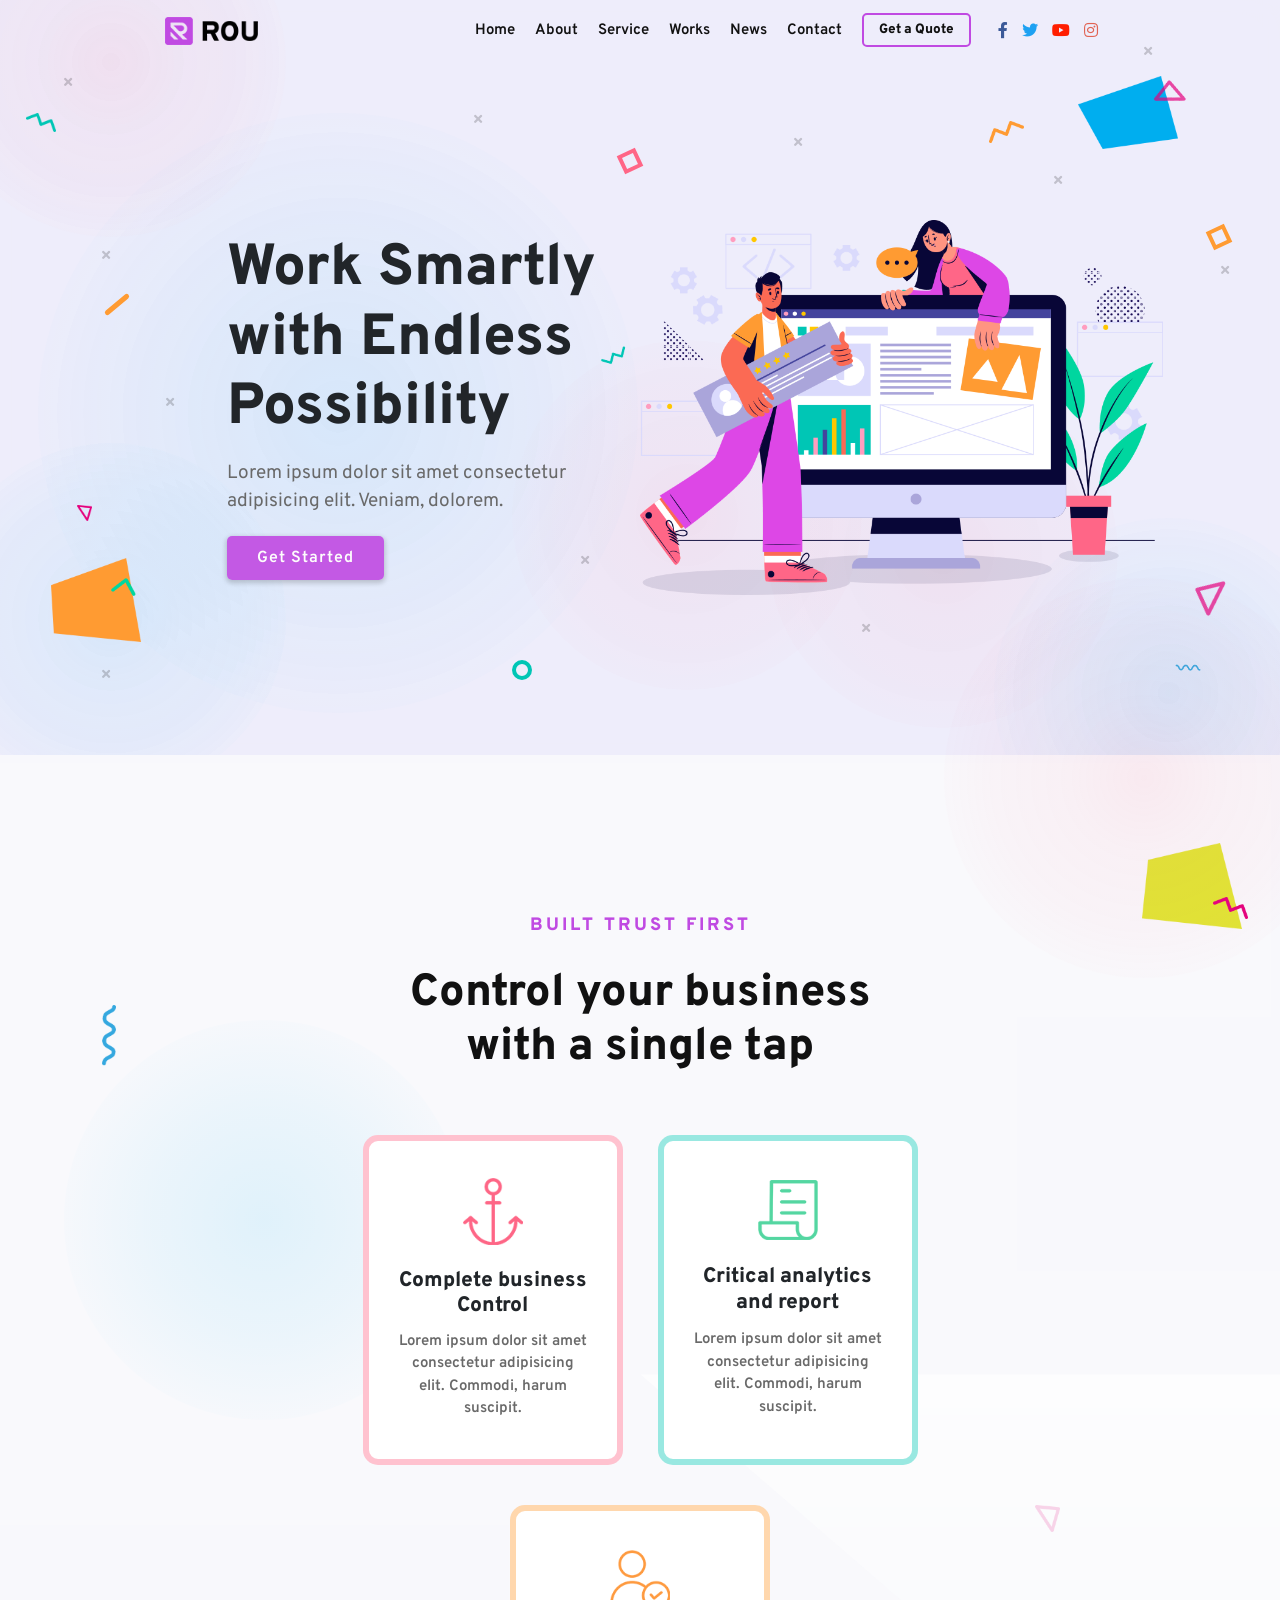
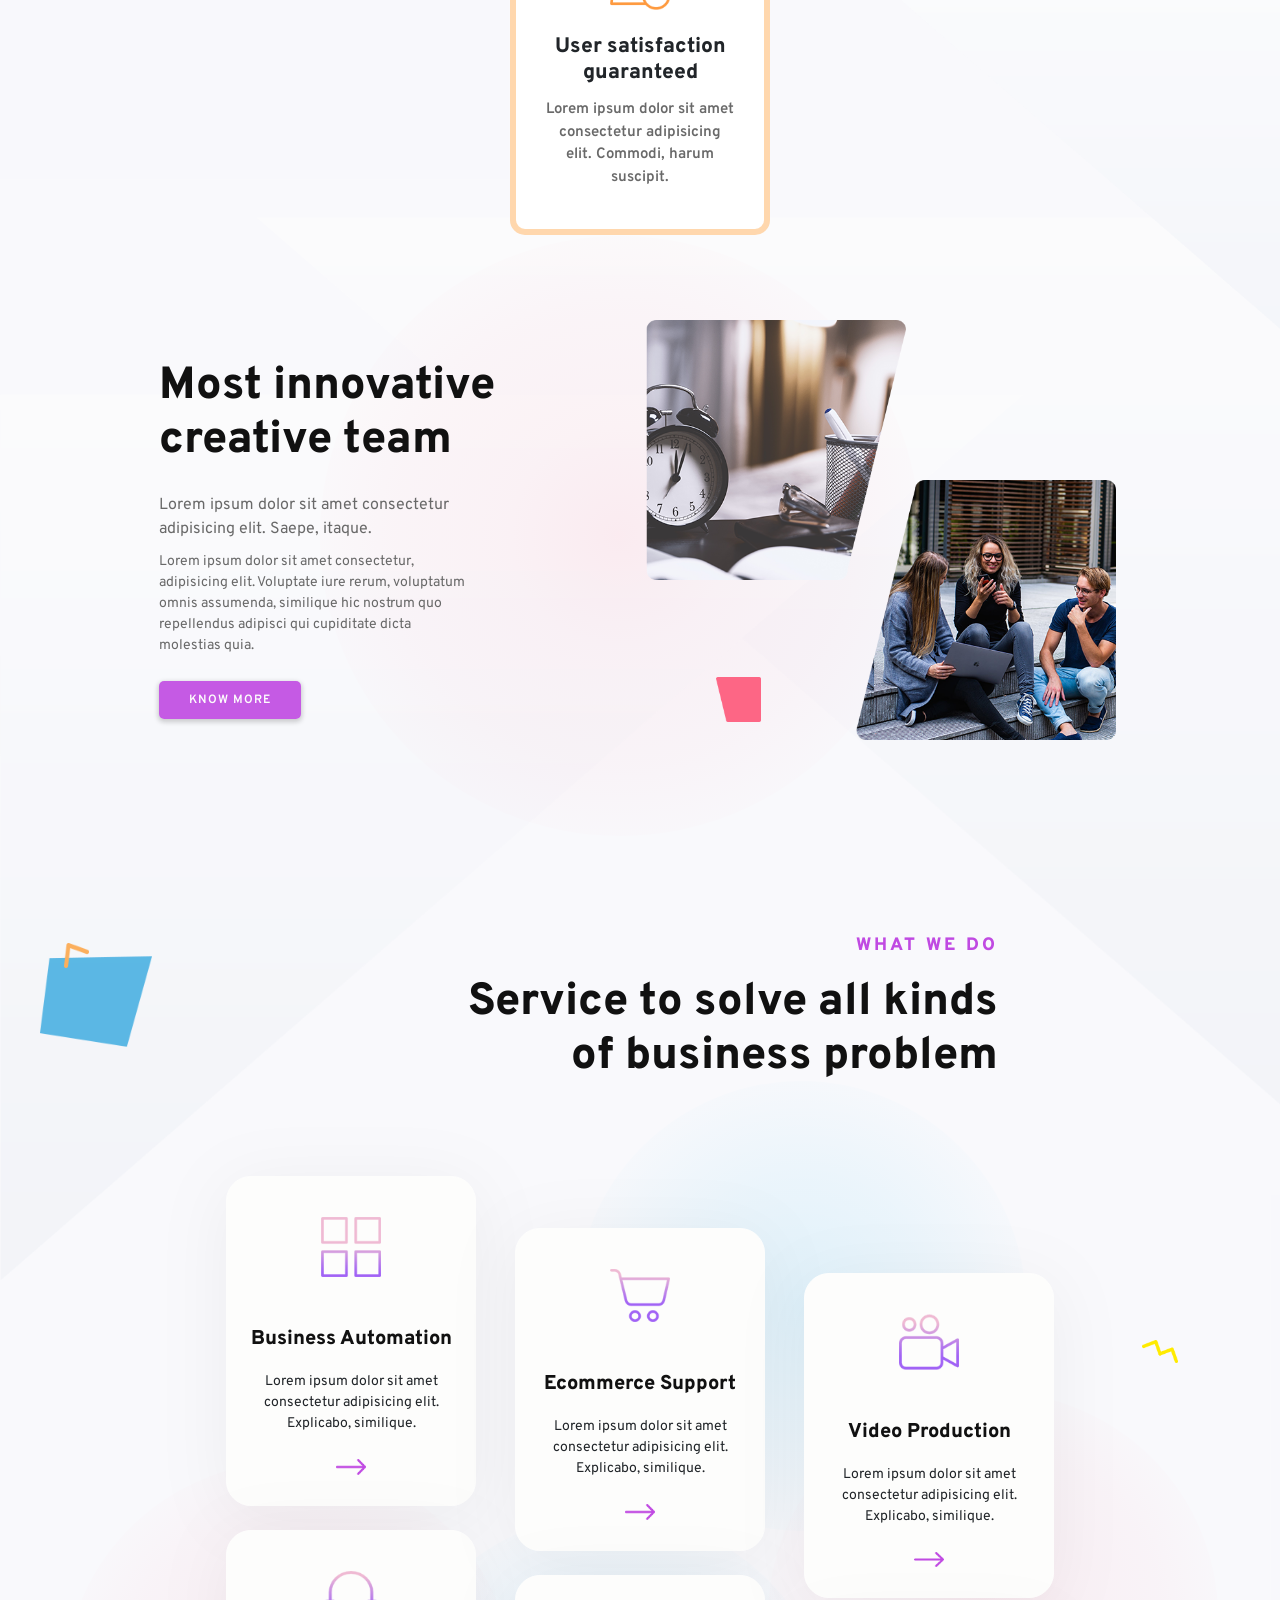
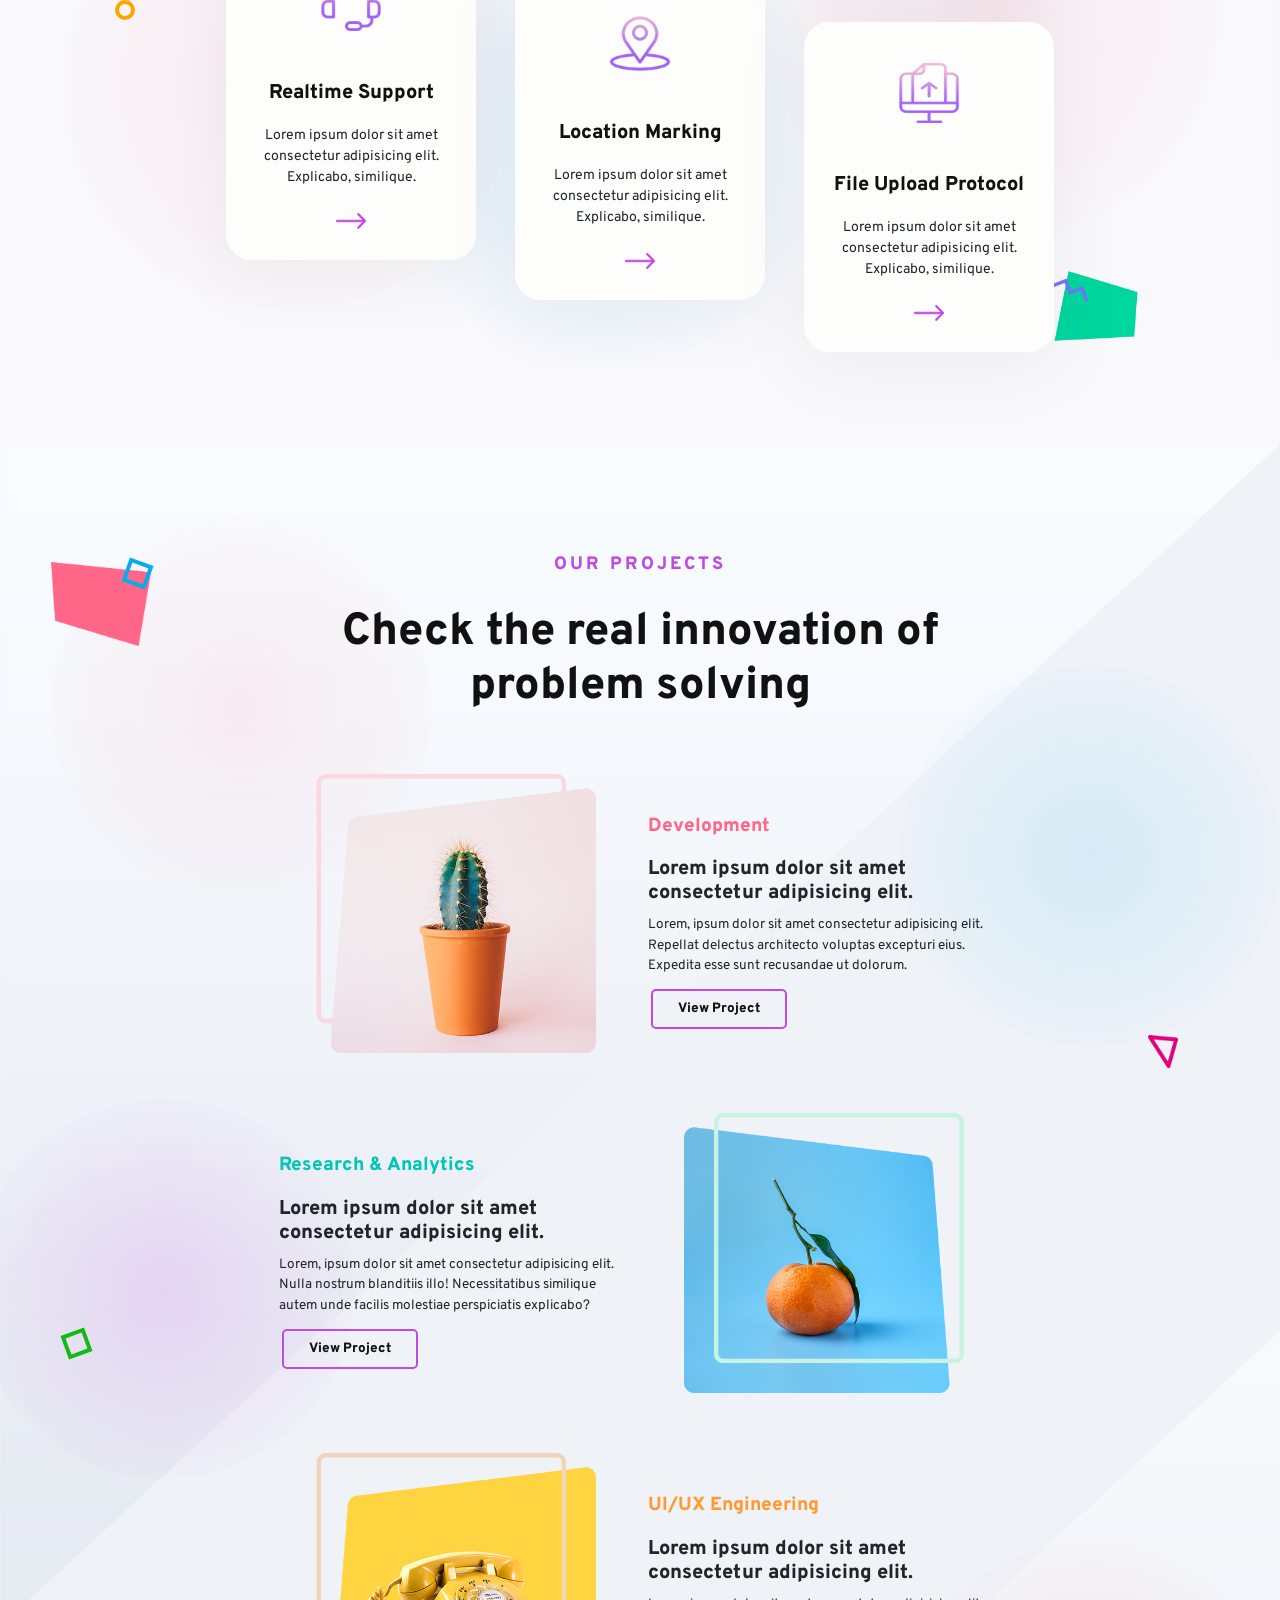
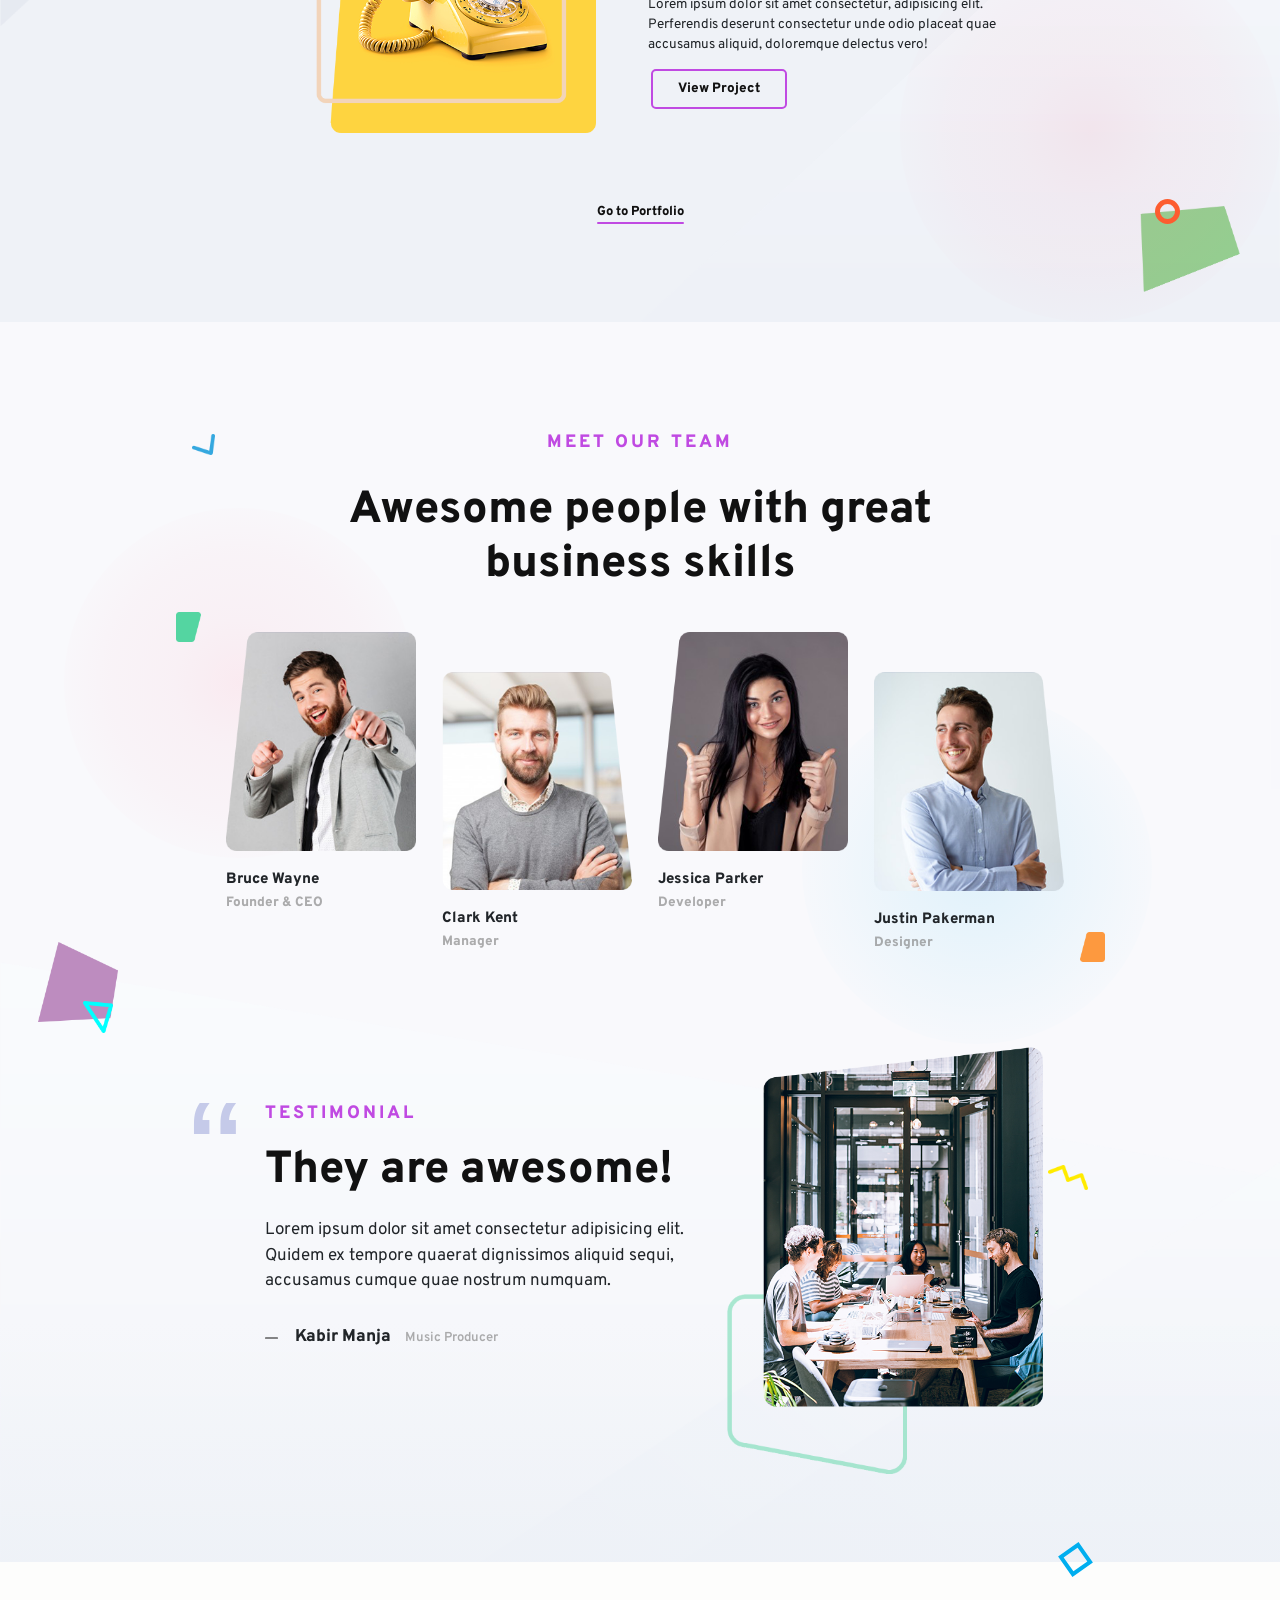
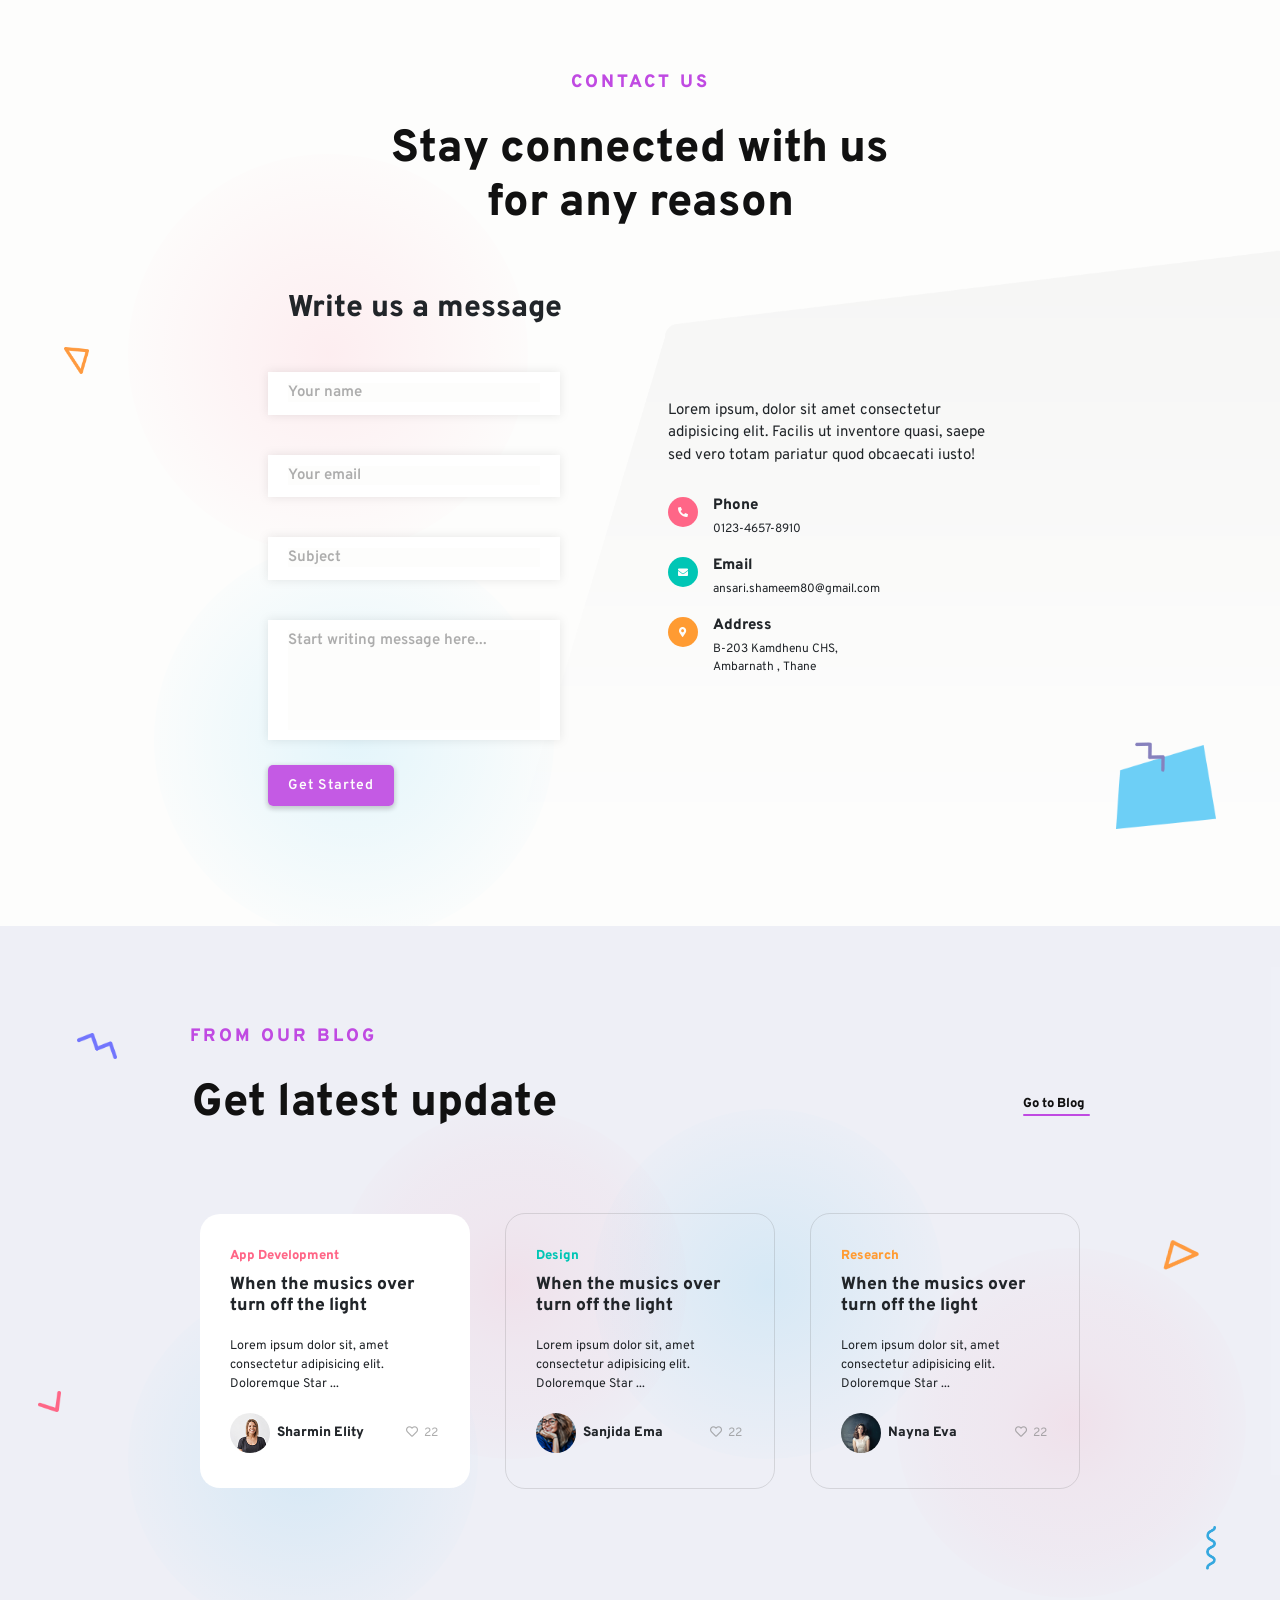
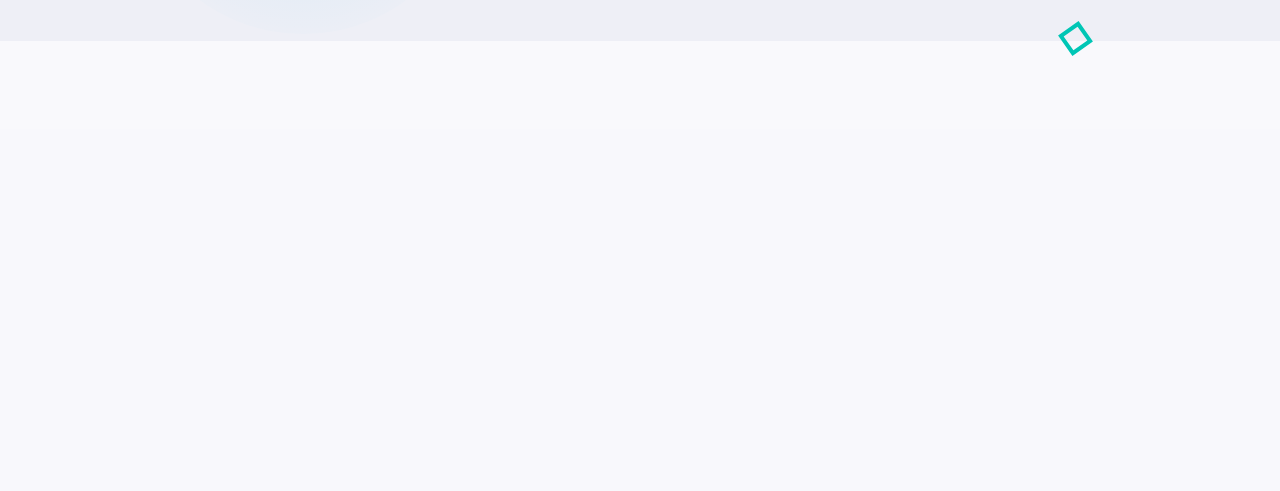
==== commit 6fcd2342: "SHameem" ====
--- a/index.html
+++ b/index.html
@@ -197,7 +197,11 @@
       <img src="assets/image/arrow-orange.png" class="arrow" alt="Arrow" />
       <img src="assets/image/zigzag-yellow.png" alt="Zigzag" class="zigzag zigzag-1" />
       <img src="assets/image/zigzag-blue.png" alt="Zigzag" class="zigzag zigzag-2" />
-      <span class="circle"></span>
+      <span class="ring"></span>
+      <span class="circle circle-pink1"></span>
+      <span class="circle circle-pink2"></span>
+      <span class="circle circle-blue1"></span>
+      <span class="circle circle-blue2"></span>
 
       <!-- Styling Element End -->
       <div class="container">
@@ -295,7 +299,11 @@
       <img src="assets/image/triangle-pink.png" alt="Triangle" class="triangle work-element" />
       <span class="square square-1 work-element"></span>
       <span class="square square-2 work-element"></span>
-      <span class="circle work-element"></span>
+      <span class="ring work-element"></span>
+      <span class="circle circle-pink1"></span>
+      <span class="circle circle-pink2"></span>
+      <span class="circle circle-blue1"></span>
+      <span class="circle circle-purple1"></span>
       <!-- Styling Element End -->
       <div class="container">
         <div class="row work-title text-center">
--- a/assets/css/style.min.css
+++ b/assets/css/style.min.css
@@ -1 +1 @@
-*{margin:0;padding:0;-webkit-box-sizing:border-box;box-sizing:border-box;outline:none}html,body{scroll-behavior:smooth;overflow-x:hidden;font-size:10px;font-family:'Overpass', sans-serif;font-weight:400;background-color:rgba(237,238,246,0.2)}a{text-decoration:none}ul{padding:0;list-style:none}img{max-width:100%;height:auto}.purple-title{margin:10px 0;color:#c04ae2;font-size:1.8rem;font-weight:800;text-transform:uppercase;letter-spacing:3px}@media screen and (max-width: 767px){.purple-title{font-size:1.5rem}}.black-title,.service-column .card-title{color:#111;font-size:4.5rem;font-weight:800;margin:2rem auto}@media screen and (max-width: 1023px){.black-title,.service-column .card-title{font-size:3.2rem}}@media screen and (max-width: 767px){.black-title,.service-column .card-title{font-size:2.7rem}}.header .cta-btn1,.work .problem-main .cta-btn1{color:#111;display:inline-block;padding:0.5rem 1.5rem;margin:3px;font-size:1.35rem;text-align:center;font-weight:800;border-radius:5px;border:2px solid #c04ae2}.header .cta-btn1:hover,.work .problem-main .cta-btn1:hover{color:#fdfdfc;-webkit-transition:all 0.3s ease-in-out;transition:all 0.3s ease-in-out;background-color:#c04ae2}.hero-left .cta-btn2,.team-left .cta-btn2,.contact-content-left .cta-btn2{color:#fdfdfc;display:inline-block;padding:1rem 3rem;font-size:1.6rem;text-align:center;font-weight:600;border-radius:5px;letter-spacing:1px;text-transform:capitalize;background-color:rgba(192,74,226,0.9);-webkit-box-shadow:0 2px 5px 1px rgba(17,17,17,0.2);box-shadow:0 2px 5px 1px rgba(17,17,17,0.2)}.hero-left .cta-btn2:hover,.team-left .cta-btn2:hover,.contact-content-left .cta-btn2:hover{background-color:#c04ae2}.work .sub-text-1,.blog-title-sub .sub-title{display:inline-block;position:relative;color:#111;font-size:1.3rem;font-weight:800}.work .sub-text-1::after,.blog-title-sub .sub-title::after{content:'';position:absolute;left:0;width:100%;bottom:-2px;height:2px;border-radius:10px;background-color:#c04ae2}.header{height:100%;width:100%;position:relative;overflow:hidden}.header .navbar{padding:1rem}.header .navbar.show{background-color:rgba(237,238,246,0.9);-webkit-backdrop-filter:blur(1rem);backdrop-filter:blur(1rem)}.header .navbar>.container{max-width:950px}.header .navbar-brand img{height:28px}.header .navbar-toggler{border:none;-webkit-box-shadow:none;box-shadow:none}.header .navbar-toggler-icon{font-size:1.8rem}.header .nav-item{margin:5px}.header .nav-link{color:#111;text-transform:capitalize;font-weight:600;font-size:1.5rem}.header .nav-link:not(.active){color:#111}.header .cta-btn1{margin-top:0}.header .icons{margin:auto 10px;display:-webkit-box;display:-ms-flexbox;display:flex;-webkit-box-pack:center;-ms-flex-pack:center;justify-content:center;-webkit-box-align:center;-ms-flex-align:center;align-items:center}.header .icons-item{margin:5px 7px}.header .icons-link .fab{font-size:1.6rem}.header .icons-link .fab.fb{color:#3b5998}.header .icons-link .fab.tw{color:#1da1f2}.header .icons-link .fab.yt{color:#ff1e00}.header .icons-link .fab.ig{color:#e16353}.hero{min-height:75.5rem;padding:6rem 2rem 0;display:-webkit-box;display:-ms-flexbox;display:flex;-webkit-box-pack:center;-ms-flex-pack:center;justify-content:center;-webkit-box-align:center;-ms-flex-align:center;align-items:center}@media screen and (max-width: 767px){.hero{-webkit-box-orient:vertical;-webkit-box-direction:normal;-ms-flex-direction:column;flex-direction:column;-webkit-box-pack:space-evenly;-ms-flex-pack:space-evenly;justify-content:space-evenly;min-height:100vh}}.hero>*{z-index:2}.hero-left{padding:1rem 0.5rem;display:-webkit-box;display:-ms-flexbox;display:flex;-webkit-box-orient:vertical;-webkit-box-direction:normal;-ms-flex-direction:column;flex-direction:column;-webkit-box-pack:center;-ms-flex-pack:center;justify-content:center;-webkit-box-align:start;-ms-flex-align:start;align-items:flex-start}@media screen and (max-width: 767px){.hero-left{-webkit-box-align:center;-ms-flex-align:center;align-items:center;text-align:center}}.hero-left-title{font-size:5.8rem;font-weight:800}@media screen and (max-width: 767px){.hero-left-title{font-size:4.8rem}}@media screen and (max-width: 480px){.hero-left-title{font-size:3rem}}.hero-left-subtitle{font-size:1.9rem;color:dimgray;margin:10px 0 20px}@media screen and (max-width: 767px){.hero-left-subtitle{font-size:2rem}}@media screen and (max-width: 480px){.hero-left-subtitle{font-size:1.5rem}}@media screen and (max-width: 767px){.hero-left .cta-btn2{font-size:1.2rem}}.hero-right img{max-height:500px}.element{height:100%;width:100%;position:absolute;top:0;left:0;background:rgba(235,234,250,0.8);-webkit-backdrop-filter:blur(20px);backdrop-filter:blur(20px)}.element .zigzag{position:absolute;height:auto}.element .zigzag:nth-child(1){top:15%;left:2%;width:30px}.element .zigzag:nth-child(2){top:46%;left:47%;width:25px;-webkit-transform:rotate(125deg);transform:rotate(125deg)}.element .zigzag:nth-child(3){top:16%;right:20%;width:35px}.element .curve{position:absolute;bottom:10%;right:7%;height:25px;-webkit-transform:rotate(90deg);transform:rotate(90deg)}.element .shape{position:absolute;height:auto}.element .shape-1{width:100px;top:10%;right:8%}.element .shape-2{width:90px;bottom:15%;left:4%}.element .line{height:5px;width:30px;position:absolute;top:40%;left:8%;-webkit-transform:rotate(-40deg);transform:rotate(-40deg);background-color:#ff9b32;border-radius:10px}.element .star{position:absolute;font-size:1.2rem;color:rgba(17,17,17,0.2)}.element .star-1{top:10%;left:5%}.element .star-2{top:33%;left:8%}.element .star-3{bottom:10%;left:8%}.element .star-4{top:15%;left:37%}.element .star-5{top:18%;left:62%}.element .star-6{top:23%;right:17%}.element .star-7{top:6%;right:10%}.element .star-8{top:35%;right:4%}.element .star-9{bottom:25%;right:54%}.element .star-10{bottom:16%;right:32%}.element .star-11{bottom:46%;left:13%}.element .circle{height:350px;width:350px;border-radius:50%;position:absolute;z-index:-2}.element .circle-pink1{top:-15%;left:-5%;background:radial-gradient(rgba(255,102,135,0.1), rgba(255,102,135,0.06), rgba(255,102,135,0.04), transparent 80%)}.element .circle-pink2{top:50%;left:60%;background:radial-gradient(rgba(255,102,135,0.1), rgba(255,102,135,0.06), rgba(255,102,135,0.04), transparent 80%)}.element .circle-pink3{top:45%;left:40%;background:radial-gradient(rgba(255,102,135,0.1), rgba(255,102,135,0.06), rgba(255,102,135,0.04), transparent 80%)}.element .circle-blue1{top:15%;left:5%;background:radial-gradient(rgba(0,174,239,0.1), rgba(0,174,239,0.05), transparent 80%)}.element .circle-blue2{bottom:-15%;right:-5%;background:radial-gradient(rgba(0,174,239,0.1), rgba(0,174,239,0.05), transparent 80%)}.element .circle-blue3{bottom:-5%;left:-5%;background:radial-gradient(rgba(0,174,239,0.1), rgba(0,174,239,0.06), rgba(0,174,239,0.04), transparent 80%)}.element .circle-purple{top:-10%;right:-5%;background:radial-gradient(rgba(192,74,226,0.1), rgba(192,74,226,0.06), ba(#c04ae2, 0.04), transparent 80%)}.element .ring{height:20px;width:20px;border-radius:50%;position:absolute;bottom:10%;left:40%;border:4px solid #00c6b5;background-color:transparent}.element .square{height:20px;width:20px;position:absolute;background-color:transparent;-webkit-transform:rotate(-25deg);transform:rotate(-25deg)}.element .square-1{top:20%;right:50%;border:4px solid #ff6687}.element .square-2{top:30%;right:4%;border:4px solid #ff9b32}.element .triangle{position:absolute}.element .triangle-1{width:15px;bottom:31%;left:6%}.element .triangle-2{width:30px;bottom:19%;right:4%;opacity:0.7;-webkit-transform:rotate(-120deg);transform:rotate(-120deg)}.element .triangle-3{width:25px;top:11%;right:7.5%;opacity:0.7;-webkit-transform:rotate(-57deg);transform:rotate(-57deg)}.element .arrow{position:absolute;width:25px;bottom:21%;left:8.7%}.about{min-height:75rem;width:100%;padding:20rem 0;position:relative}.about .styleelement{z-index:1}.about *:not(.styleelement){z-index:2}.about-bg{position:absolute;z-index:-1 !important}.about-bg1{top:35%;width:60%;right:-10%;z-index:1 !important}@media screen and (max-width: 1023px){.about-bg1{width:100%;right:0}}.about-bg2{top:60%;width:85%;right:-5%}@media screen and (max-width: 1023px){.about-bg2{width:100%;right:0}}.about-bg3{left:0;top:70%;z-index:-1;width:80%}@media screen and (max-width: 1023px){.about-bg3{width:100%}}.about .circle{height:400px;width:400px;border-radius:50%;position:absolute;z-index:1}.about .circle-pink1{top:-10%;right:-5%;background:radial-gradient(rgba(255,102,135,0.1), rgba(255,102,135,0.06), rgba(255,102,135,0.04), transparent 80%)}.about .circle-pink2{height:600px;width:600px;bottom:5%;left:25%;background:radial-gradient(rgba(255,102,135,0.1), rgba(255,102,135,0.06), rgba(255,102,135,0.04), transparent 80%)}.about .circle-blue1{top:15%;left:5%;background:radial-gradient(rgba(0,174,239,0.1), rgba(0,174,239,0.06), transparent 80%)}.about .shape{position:absolute;top:5%;right:3%;width:100px}.about .curve{position:absolute;top:250px;left:8%;width:14px}@media screen and (max-width: 767px){.about .curve{width:8px}}.about .zigzag{width:35px;position:absolute;top:8%;right:2.5%}.about .triangle{position:absolute;top:750px;width:25px;opacity:0.4;right:220px}.about-title{width:50%;margin:0 auto;text-align:center}@media screen and (max-width: 767px){.about-title{width:80%}}.about .business{padding:20px;max-width:80%;margin:0 auto;-webkit-box-pack:center;-ms-flex-pack:center;justify-content:center;-webkit-box-align:center;-ms-flex-align:center;align-items:center}@media screen and (max-width: 767px){.about .business{max-width:100%;padding:0}}.about .business .card{min-height:33rem;max-width:26rem;margin:20px 10px;border-radius:15px;padding:20px}@media screen and (max-width: 767px){.about .business .card{min-height:30rem;max-width:24rem}}.about .business .card.border-pink{border:6px solid rgba(255,102,135,0.4)}.about .business .card.border-green{border:6px solid rgba(0,198,181,0.4)}.about .business .card.border-orange{border:6px solid rgba(255,155,50,0.4)}.about .business .card-body{display:-webkit-box;display:-ms-flexbox;display:flex;-webkit-box-orient:vertical;-webkit-box-direction:normal;-ms-flex-direction:column;flex-direction:column;-webkit-box-align:center;-ms-flex-align:center;align-items:center;-webkit-box-pack:space-evenly;-ms-flex-pack:space-evenly;justify-content:space-evenly;text-align:center}.about .business .card-img{max-width:60px;margin-bottom:1.5rem}@media screen and (max-width: 767px){.about .business .card-img{max-width:45px}}.about .business .card-title{font-size:2.1rem;font-weight:800}@media screen and (max-width: 767px){.about .business .card-title{font-size:2rem}}.about .business .card-text{font-size:1.5rem;font-weight:600;color:dimgray}@media screen and (max-width: 767px){.about .business .card-text{font-size:1.3rem}}.team{padding:20px 0 10px;min-height:50rem;display:-webkit-box;display:-ms-flexbox;display:flex;-webkit-box-pack:center;-ms-flex-pack:center;justify-content:center;-webkit-box-align:center;-ms-flex-align:center;align-items:center}.team-left{padding:20px 0;display:-webkit-box;display:-ms-flexbox;display:flex;-webkit-box-orient:vertical;-webkit-box-direction:normal;-ms-flex-direction:column;flex-direction:column;-webkit-box-pack:center;-ms-flex-pack:center;justify-content:center;-webkit-box-align:start;-ms-flex-align:start;align-items:flex-start}@media screen and (max-width: 1023px){.team-left{text-align:center;-webkit-box-align:center;-ms-flex-align:center;align-items:center}}.team-left p{font-size:1.4rem;color:dimgray;margin:5px 0;width:80%}.team-left p:first-of-type{font-size:1.6rem}@media screen and (max-width: 767px){.team-left p{text-align:left}}.team-left .cta-btn2{text-transform:uppercase;margin:20px 0 0;font-size:1.2rem}.team-right{height:420px;margin:20px 0}@media screen and (max-width: 1023px){.team-right{height:240px}}.team-right .team-container{height:100%;width:100%;position:relative}.team-right .team-container .innovate{position:absolute;height:26rem;width:26rem;max-width:100%}@media screen and (max-width: 1023px){.team-right .team-container .innovate{height:18rem;width:18rem}}@media screen and (max-width: 480px){.team-right .team-container .innovate{height:14rem;width:14rem}}.team-right .team-container .innovate-1{top:0%;left:40%;-webkit-transform:translateX(-65%);transform:translateX(-65%)}.team-right .team-container .innovate-2{bottom:0%;left:60%;-webkit-transform:translateX(-35%);transform:translateX(-35%)}.team-right .team-container .shape{position:absolute;height:45px;width:45px;top:85%;left:25%}@media screen and (max-width: 1023px){.team-right .team-container .shape{height:3rem;width:3rem;left:40%}}@media screen and (max-width: 480px){.team-right .team-container .shape{left:24%}}.service{min-height:75rem;width:100%;position:relative;z-index:2 !important}.service .shape{z-index:-1;position:absolute}.service .shape-1{top:2%;left:2%;-webkit-transform:scale(0.8);transform:scale(0.8)}.service .shape-2{bottom:0%;right:9%;-webkit-transform:scale(0.6);transform:scale(0.6)}.service .zigzag{z-index:-1;position:absolute;max-width:3.6rem}.service .zigzag-1{top:40%;right:8%}.service .zigzag-2{bottom:6%;right:15%}.service .arrow{z-index:-1;position:absolute;top:1.8%;left:5%;height:2.5rem;width:2.5rem}.service .circle{position:absolute;height:20px;width:20px;top:65%;left:9%;border-radius:50%;border:4px solid orange}.service-main{margin:8rem auto}@media screen and (max-width: 767px){.service-main{margin:3rem auto}}.service-title{width:65%;margin:0 auto;text-align:right}@media screen and (max-width: 1023px){.service-title{width:100%;text-align:center}}.service-title h3{margin:10px 0 0 auto;width:80%}@media screen and (max-width: 1023px){.service-title h3{width:100%}}.service-column{min-height:80rem;display:-webkit-box;display:-ms-flexbox;display:flex;-webkit-box-orient:vertical;-webkit-box-direction:normal;-ms-flex-direction:column;flex-direction:column}@media screen and (max-width: 1023px){.service-column{-webkit-box-orient:horizontal;-webkit-box-direction:normal;-ms-flex-direction:row;flex-direction:row;-webkit-box-pack:center;-ms-flex-pack:center;justify-content:center;min-height:20rem}}@media screen and (max-width: 767px){.service-column{-webkit-box-orient:vertical;-webkit-box-direction:normal;-ms-flex-direction:column;flex-direction:column}}.service-column .card{margin:1.2rem;width:25rem;min-height:32rem;border:1px solid #fdfdfc;border-radius:25px;background-color:#fdfdfc;-webkit-filter:drop-shadow(0px 10px 35px rgba(17,17,17,0.05));filter:drop-shadow(0px 10px 35px rgba(17,17,17,0.05))}.service-column .card-image{max-height:6rem;width:6rem;margin:3rem 0}.service-column .card-title{font-size:2rem}.service-column .card-text{font-size:1.4rem;margin:1.5rem 0}.service-column .card .right-arrow{margin:1rem 0 2rem;max-width:3rem}.work{min-height:75rem;width:100%;background-color:rgba(237,241,247,0.8);position:relative;z-index:1;padding-top:8rem;padding-bottom:8rem}@media screen and (max-width: 767px){.work{padding:4rem auto}}.work-element{z-index:-1}.work-bg{z-index:-1;position:absolute}.work-bg1{height:80%;width:100%;top:0%;left:0}.work-bg2{height:40%;width:50%;bottom:0;right:0}.work .shape{position:absolute;max-width:10rem}.work .shape-1{top:8%;left:4%}.work .shape-2{bottom:3rem;right:4rem}.work .square{position:absolute;height:2.5rem;width:2.5rem;border:4px solid}.work .square-1{top:7.9%;left:9.8%;border-color:#00aeef;-webkit-transform:rotate(20deg);transform:rotate(20deg)}.work .square-2{border-color:#03c403;-webkit-transform:rotate(-20deg);transform:rotate(-20deg);top:60%;left:5%}.work .triangle{position:absolute;max-width:3rem;right:8%;top:40%}.work .circle{position:absolute;height:3rem;width:3rem;border-radius:50%;border:5px solid #fd5c2b;right:10rem;bottom:9.8rem}.work-title{width:60%;margin:0 auto;text-align:center;z-index:200 !important}.work-title h3{margin:20px 0}@media screen and (max-width: 1023px){.work-title{width:100%}}.work .problem-row{display:-webkit-box;display:-ms-flexbox;display:flex;-webkit-box-pack:center;-ms-flex-pack:center;justify-content:center;-webkit-box-align:center;-ms-flex-align:center;align-items:center;margin:2rem 0;padding:2rem 1rem}.work .problem-image{height:auto;max-width:28rem}@media screen and (max-width: 767px){.work .problem-image{max-width:20rem}}@media screen and (max-width: 767px){.work .problem-main{text-align:center}}.work .problem-main .problem-title{margin:2rem 0;font-size:1.9rem;font-weight:800}@media screen and (max-width: 767px){.work .problem-main .problem-title{font-size:1.5rem}}.work .problem-main .problem-title-pink{color:#ff6687}.work .problem-main .problem-title-green{color:#00c6b5}.work .problem-main .problem-title-orange{color:#ff9b32}.work .problem-main h3{font-weight:800;margin:1rem 0;font-size:2rem}@media screen and (max-width: 767px){.work .problem-main h3{font-size:1.5rem}}.work .problem-main p{font-size:1.35rem;margin:1rem 0}.work .problem-main .cta-btn1{padding:0.8rem 2.5rem}@media screen and (max-width: 767px){.work .problem-main .cta-btn1{padding:0.5rem 2rem;font-size:1.3rem}}.work .sub-text{text-align:center;margin:5rem 0 0}@media screen and (max-width: 767px){.work .sub-text{margin:5rem 0 0}}.testimonial{min-height:75rem;width:100%;position:relative;z-index:2}@media screen and (max-width: 767px){.testimonial{padding:3rem 0 0}}.testimonial .z-index-1{z-index:-1}.testimonial .circle{height:350px;width:350px;border-radius:50%;position:absolute;z-index:-2}.testimonial .circle-pink1{top:15%;left:5%;background:radial-gradient(rgba(255,102,135,0.1), rgba(255,102,135,0.06), rgba(255,102,135,0.04), transparent 80%)}.testimonial .circle-blue1{top:30%;right:10%;background:radial-gradient(rgba(0,174,239,0.1), rgba(0,174,239,0.05), transparent 80%)}.testimonial .arrow{position:absolute;max-width:2.3rem;top:9%;left:15%}.testimonial .shape{position:absolute;max-width:8rem;top:50%;left:3%}.testimonial .triangle{position:absolute;max-width:3rem;top:54.8%;left:6.5%}.testimonial .zigzag{position:absolute;max-width:4rem;top:68%;right:15%}.testimonial .square{position:absolute;height:2.5rem;width:2.5rem;border:4px solid #00aeef;bottom:-1rem;right:15%;z-index:1;-webkit-transform:rotate(55deg);transform:rotate(55deg)}.testimonial-title{margin:0 auto;padding-top:10rem;text-align:center;width:60%}@media screen and (max-width: 767px){.testimonial-title{padding-top:2rem;width:100%}}.testimonial-team{min-height:35rem}.testimonial-team-shape{height:3rem;width:4rem}.testimonial .person{height:29rem;width:20rem;margin:1rem 0.8rem;padding:1rem}.testimonial .person-image{max-width:19rem}@media screen and (max-width: 767px){.testimonial .person-image{max-width:17rem}}.testimonial .person-title{font-size:1.5rem;font-weight:800;margin:2rem auto 0.6rem}.testimonial .person-subtitle{font-size:1.35rem;color:#808080a4;font-weight:800}.testimonial-content{min-height:60rem;position:relative;overflow:hidden;background:-webkit-gradient(linear, left bottom, left top, from(rgba(237,241,247,0.8)), color-stop(40%, transparent));background:linear-gradient(to top, rgba(237,241,247,0.8), transparent 40%)}.testimonial-content>.row{min-height:50rem;display:-webkit-box;display:-ms-flexbox;display:flex;-webkit-box-pack:center;-ms-flex-pack:center;justify-content:center;-webkit-box-align:center;-ms-flex-align:center;align-items:center;padding:4rem 1rem}.testimonial-content .testimonial-bg{z-index:-2;position:absolute}.testimonial-content .testimonial-bg-1{bottom:0;left:0;height:100%;width:100%}.testimonial-content .testimonial-bg-2{bottom:0;right:20rem;height:40rem;width:60rem}.testimonial-content .testimonial-bg-3{bottom:0;right:0;height:40rem;width:60rem}.testimonial-content .testimonial-image{min-height:45rem;position:relative}@media screen and (max-width: 767px){.testimonial-content .testimonial-image{min-height:32rem}}.testimonial-content .testimonial-image-1{max-width:28rem;position:absolute;top:50%;left:50%;-webkit-transform:translate(-50%, -50%);transform:translate(-50%, -50%);z-index:1}@media screen and (max-width: 767px){.testimonial-content .testimonial-image-1{max-width:22rem}}.testimonial-content .testimonial-image-2{max-width:18rem;position:absolute;top:65%;left:calc(13% - 2rem)}@media screen and (max-width: 767px){.testimonial-content .testimonial-image-2{max-width:13rem;left:35%;-webkit-transform:translateX(-65%);transform:translateX(-65%)}}.testimonial-content .testimonial-main .blockquote{height:100%;width:100%;position:relative}.testimonial-content .testimonial-main .blockquote-content{width:calc(100% - 8rem);margin-left:auto;padding-left:1rem}@media screen and (max-width: 767px){.testimonial-content .testimonial-main .blockquote-content{width:90%}}.testimonial-content .testimonial-main .blockquote::after{z-index:1;position:absolute;font-family:sans-serif;content:'‘‘';width:8rem;text-align:center;color:#c5cae9;font-size:11rem;font-weight:800;top:-4.5rem;left:0}@media screen and (max-width: 767px){.testimonial-content .testimonial-main .blockquote::after{width:10%;top:-2.4rem;font-size:6rem}}.testimonial-content .testimonial-main .blockquote p{font-size:1.7rem;margin:1rem 0 3rem}@media screen and (max-width: 480px){.testimonial-content .testimonial-main .blockquote p{font-size:1.5rem}}.testimonial-content .testimonial-main .blockquote cite{position:relative;padding-left:3rem;font-style:inherit;display:inline-block;font-size:1.7rem;font-weight:800}@media screen and (max-width: 480px){.testimonial-content .testimonial-main .blockquote cite{font-size:1.5rem}}.testimonial-content .testimonial-main .blockquote cite::before{position:absolute;content:'';height:1px;border-radius:5px;width:1.3rem;background-color:#111;left:0;top:50%;-webkit-transform:translateY(-50%);transform:translateY(-50%)}.testimonial-content .testimonial-main .blockquote cite span{margin:0 1rem;font-weight:600;color:#808080a4;font-size:1.3rem}.contact{min-height:75rem;width:100%;background-color:#fdfdfc;position:relative;padding:10rem 0;overflow:hidden;z-index:1}@media screen and (max-width: 767px){.contact{padding:4rem 0 3rem}}.contact .z-index-1{z-index:-1}.contact-bg{position:absolute;right:0;width:60%;height:60%;top:60%;right:-1rem;-webkit-transform:translateY(-50%);transform:translateY(-50%)}.contact .circle{height:400px;width:400px;border-radius:50%;position:absolute;z-index:-2}.contact .circle-pink1{top:20%;left:10%;background:radial-gradient(rgba(255,102,135,0.1), rgba(255,102,135,0.05), transparent 80%)}.contact .circle-blue1{top:60%;left:12%;background:radial-gradient(rgba(0,174,239,0.1), rgba(0,174,239,0.05), transparent 80%)}.contact .zigzag{position:absolute;bottom:16%;right:9%;max-width:3rem}.contact .shape{position:absolute;bottom:10%;max-width:10rem;right:5%}.contact .triangle{position:absolute;max-width:2.5rem;top:40%;left:5%}.contact-title{width:50%;margin:0 auto;text-align:center}@media screen and (max-width: 1023px){.contact-title{width:100%}}.contact-content{min-height:50rem;display:-webkit-box;display:-ms-flexbox;display:flex;-webkit-box-pack:center;-ms-flex-pack:center;justify-content:center;-webkit-box-align:center;-ms-flex-align:center;align-items:center}.contact-content-left{margin:2rem 0}@media screen and (max-width: 767px){.contact-content-left{text-align:center}}.contact-content-left h3{font-size:3rem;font-weight:800;padding:2rem}@media screen and (max-width: 767px){.contact-content-left h3{font-size:2rem}}.contact-content-left .input-element{display:inline-block;margin:2rem 0;width:80%;border:none;resize:none;padding:1rem 2rem;min-height:4rem;-webkit-filter:drop-shadow(0 0 5px rgba(17,17,17,0.1));filter:drop-shadow(0 0 5px rgba(17,17,17,0.1));font-size:1.5rem;color:#808080a4}.contact-content-left .input-element::-webkit-input-placeholder{background-color:#fdfdfc;height:100%;font-size:1.5rem;font-weight:600;color:#808080a4}.contact-content-left .input-element:-ms-input-placeholder{background-color:#fdfdfc;height:100%;font-size:1.5rem;font-weight:600;color:#808080a4}.contact-content-left .input-element::-ms-input-placeholder{background-color:#fdfdfc;height:100%;font-size:1.5rem;font-weight:600;color:#808080a4}.contact-content-left .input-element::placeholder{background-color:#fdfdfc;height:100%;font-size:1.5rem;font-weight:600;color:#808080a4}.contact-content-left textarea{height:12rem}.contact-content-left .cta-btn2{font-size:1.4rem;padding:1rem 2rem}.contact-content-right{margin:2rem 0}.contact-content-right .contact-main{padding:0 2rem}.contact-content-right .contact-main-box{display:-webkit-box;display:-ms-flexbox;display:flex;-webkit-box-align:center;-ms-flex-align:center;align-items:center;margin:3rem 0}.contact-content-right .contact-main-icon{display:inline-block;width:3rem;height:3rem;border-radius:50%;margin-right:1.5rem;display:-webkit-box;display:-ms-flexbox;display:flex;-webkit-box-pack:center;-ms-flex-pack:center;justify-content:center;-webkit-box-align:center;-ms-flex-align:center;align-items:center}.contact-content-right .contact-main-icon i{font-size:1rem;color:#fdfdfc}.contact-content-right .contact-main-icon-1{background-color:#ff6687}.contact-content-right .contact-main-icon-2{background-color:#00c6b5}.contact-content-right .contact-main-icon-3{background-color:#ff9b32}.contact-content-right .contact-main-text{width:40%;height:3rem}@media screen and (max-width: 1023px){.contact-content-right .contact-main-text{width:100%}}.contact-content-right .contact-main-text h3{font-size:1.5rem;font-weight:800}.contact-content-right .contact-main-text p{font-size:1.2rem}.contact-content-right p{font-size:1.5rem}.blog{min-height:50rem;width:100%;background-color:rgba(237,238,246,0.85);position:relative;padding:9rem 0;z-index:1}.blog .z-index-1{z-index:-1}.blog .circle{height:350px;width:350px;border-radius:50%;position:absolute}.blog .circle-pink1{top:50%;left:40%;-webkit-transform:translate(-50%, -50%);transform:translate(-50%, -50%);background:radial-gradient(rgba(255,102,135,0.1), rgba(255,102,135,0.06), rgba(255,102,135,0.04), transparent 80%)}.blog .circle-pink2{top:45%;left:70%;background:radial-gradient(rgba(255,102,135,0.1), rgba(255,102,135,0.06), rgba(255,102,135,0.04), transparent 80%)}.blog .circle-blue1{top:50%;left:60%;-webkit-transform:translate(-50%, -50%);transform:translate(-50%, -50%);background:radial-gradient(rgba(0,174,239,0.1), rgba(0,174,239,0.05), transparent 80%)}.blog .circle-blue2{top:50%;left:10%;background:radial-gradient(rgba(0,174,239,0.1), rgba(0,174,239,0.05), transparent 80%)}.blog .arrow{position:absolute;max-width:2.3rem;top:65%;left:3%}.blog .triangle{position:absolute;max-width:3rem;top:44%;right:6.5%;-webkit-transform:rotate(-80deg);transform:rotate(-80deg)}.blog .zigzag{position:absolute;max-width:4rem;top:15%;left:6%}.blog .square{position:absolute;height:2.5rem;width:2.5rem;border:4px solid #00c6b5;bottom:-1rem;right:15%;z-index:-1;-webkit-transform:rotate(55deg);transform:rotate(55deg)}.blog .curve{position:absolute;bottom:10%;right:5%;width:1rem}.blog-title{width:80%;margin:0 auto}@media screen and (max-width: 767px){.blog-title{width:95%}}.blog-title-sub{display:-webkit-box;display:-ms-flexbox;display:flex;-webkit-box-align:center;-ms-flex-align:center;align-items:center;-webkit-box-pack:justify;-ms-flex-pack:justify;justify-content:space-between}@media screen and (max-width: 480px){.blog-title-sub{-webkit-box-orient:vertical;-webkit-box-direction:normal;-ms-flex-direction:column;flex-direction:column;-webkit-box-align:start;-ms-flex-align:start;align-items:flex-start;-webkit-box-pack:center;-ms-flex-pack:center;justify-content:center}}.blog-title-sub h3{width:calc(100% - 7rem)}@media screen and (max-width: 480px){.blog-title-sub h3{width:100%;margin:1rem 0}}.blog-title-sub .sub-title{width:7rem;margin:1rem 0}.blog-content{min-height:40rem;-webkit-box-pack:center;-ms-flex-pack:center;justify-content:center;-webkit-box-align:center;-ms-flex-align:center;align-items:center;padding:3rem 0}.blog-card{cursor:pointer;border-radius:2rem;margin:1rem;padding:2.5rem 2rem;min-height:27rem;max-width:27rem;background-color:transparent;border:1px solid rgba(105,105,105,0.2)}.blog-card.active,.blog-card:hover{-webkit-transition:all 0.3s ease-in-out;transition:all 0.3s ease-in-out;border:white;background-color:#fff}.blog-card-title{font-size:1.3rem;font-weight:800}.blog-card-title-pink{color:#ff6687}.blog-card-title-green{color:#00c6b5}.blog-card-title-orange{color:#ff9b32}.blog-card-subtitle{font-size:1.5rem 0.1rem;font-weight:800;margin:1rem 0}.blog-card-text{margin:2rem 0;font-size:1.25rem}.blog-card-sub{display:-webkit-box;display:-ms-flexbox;display:flex;-webkit-box-pack:justify;-ms-flex-pack:justify;justify-content:space-between;-webkit-box-align:center;-ms-flex-align:center;align-items:center}.blog-card-sub-image img{width:4rem;height:4rem;-o-object-fit:cover;object-fit:cover;-o-object-position:center;object-position:center;border-radius:50%}.blog-card-sub-image span{margin:auto 5px;font-weight:800;font-size:1.35rem}.blog-card-sub-icon span{margin:0 2px;font-size:1.2rem;color:#808080a4}.footer{min-height:45rem;width:100%;overflow:hidden;z-index:2}
+*{margin:0;padding:0;-webkit-box-sizing:border-box;box-sizing:border-box;outline:none}html,body{scroll-behavior:smooth;overflow-x:hidden;font-size:10px;font-family:'Overpass', sans-serif;font-weight:400;background-color:rgba(237,238,246,0.2)}a{text-decoration:none}ul{padding:0;list-style:none}img{max-width:100%;height:auto}.purple-title{margin:10px 0;color:#c04ae2;font-size:1.8rem;font-weight:800;text-transform:uppercase;letter-spacing:3px}@media screen and (max-width: 767px){.purple-title{font-size:1.5rem}}.black-title,.service-column .card-title{color:#111;font-size:4.5rem;font-weight:800;margin:2rem auto}@media screen and (max-width: 1023px){.black-title,.service-column .card-title{font-size:3.2rem}}@media screen and (max-width: 767px){.black-title,.service-column .card-title{font-size:2.7rem}}.header .cta-btn1,.work .problem-main .cta-btn1{color:#111;display:inline-block;padding:0.5rem 1.5rem;margin:3px;font-size:1.35rem;text-align:center;font-weight:800;border-radius:5px;border:2px solid #c04ae2}.header .cta-btn1:hover,.work .problem-main .cta-btn1:hover{color:#fdfdfc;-webkit-transition:all 0.3s ease-in-out;transition:all 0.3s ease-in-out;background-color:#c04ae2}.hero-left .cta-btn2,.team-left .cta-btn2,.contact-content-left .cta-btn2{color:#fdfdfc;display:inline-block;padding:1rem 3rem;font-size:1.6rem;text-align:center;font-weight:600;border-radius:5px;letter-spacing:1px;text-transform:capitalize;background-color:rgba(192,74,226,0.9);-webkit-box-shadow:0 2px 5px 1px rgba(17,17,17,0.2);box-shadow:0 2px 5px 1px rgba(17,17,17,0.2)}.hero-left .cta-btn2:hover,.team-left .cta-btn2:hover,.contact-content-left .cta-btn2:hover{background-color:#c04ae2}.work .sub-text-1,.blog-title-sub .sub-title{display:inline-block;position:relative;color:#111;font-size:1.3rem;font-weight:800}.work .sub-text-1::after,.blog-title-sub .sub-title::after{content:'';position:absolute;left:0;width:100%;bottom:-2px;height:2px;border-radius:10px;background-color:#c04ae2}.header{height:100%;width:100%;position:relative;overflow:hidden}.header .navbar{padding:1rem}.header .navbar.show{background-color:rgba(237,238,246,0.9);-webkit-backdrop-filter:blur(1rem);backdrop-filter:blur(1rem)}.header .navbar>.container{max-width:950px}.header .navbar-brand img{height:28px}.header .navbar-toggler{border:none;-webkit-box-shadow:none;box-shadow:none}.header .navbar-toggler-icon{font-size:1.8rem}.header .nav-item{margin:5px}.header .nav-link{color:#111;text-transform:capitalize;font-weight:600;font-size:1.5rem}.header .nav-link:not(.active){color:#111}.header .cta-btn1{margin-top:0}.header .icons{margin:auto 10px;display:-webkit-box;display:-ms-flexbox;display:flex;-webkit-box-pack:center;-ms-flex-pack:center;justify-content:center;-webkit-box-align:center;-ms-flex-align:center;align-items:center}.header .icons-item{margin:5px 7px}@media screen and (max-width: 767px){.header .icons-item{margin:1rem 1.5rem}}.header .icons-link .fab{font-size:1.6rem}.header .icons-link .fab.fb{color:#3b5998}.header .icons-link .fab.tw{color:#1da1f2}.header .icons-link .fab.yt{color:#ff1e00}.header .icons-link .fab.ig{color:#e16353}.hero{min-height:75.5rem;padding:6rem 2rem 0;display:-webkit-box;display:-ms-flexbox;display:flex;-webkit-box-pack:center;-ms-flex-pack:center;justify-content:center;-webkit-box-align:center;-ms-flex-align:center;align-items:center}@media screen and (max-width: 767px){.hero{-webkit-box-orient:vertical;-webkit-box-direction:normal;-ms-flex-direction:column;flex-direction:column;-webkit-box-pack:space-evenly;-ms-flex-pack:space-evenly;justify-content:space-evenly;min-height:100vh}}.hero>*{z-index:2}.hero-left{padding:1rem 0.5rem;display:-webkit-box;display:-ms-flexbox;display:flex;-webkit-box-orient:vertical;-webkit-box-direction:normal;-ms-flex-direction:column;flex-direction:column;-webkit-box-pack:center;-ms-flex-pack:center;justify-content:center;-webkit-box-align:start;-ms-flex-align:start;align-items:flex-start}@media screen and (max-width: 767px){.hero-left{-webkit-box-align:center;-ms-flex-align:center;align-items:center;text-align:center}}.hero-left-title{font-size:5.8rem;font-weight:800}@media screen and (max-width: 767px){.hero-left-title{font-size:4.8rem}}@media screen and (max-width: 480px){.hero-left-title{font-size:3rem}}.hero-left-subtitle{font-size:1.9rem;color:dimgray;margin:10px 0 20px}@media screen and (max-width: 767px){.hero-left-subtitle{font-size:2rem}}@media screen and (max-width: 480px){.hero-left-subtitle{font-size:1.5rem}}@media screen and (max-width: 767px){.hero-left .cta-btn2{font-size:1.2rem}}.hero-right img{max-height:500px}.element{height:100%;width:100%;position:absolute;top:0;left:0;background:rgba(235,234,250,0.8);-webkit-backdrop-filter:blur(20px);backdrop-filter:blur(20px)}.element .zigzag{position:absolute;height:auto}.element .zigzag:nth-child(1){top:15%;left:2%;width:30px}.element .zigzag:nth-child(2){top:46%;left:47%;width:25px;-webkit-transform:rotate(125deg);transform:rotate(125deg)}.element .zigzag:nth-child(3){top:16%;right:20%;width:35px}.element .curve{position:absolute;bottom:10%;right:7%;height:25px;-webkit-transform:rotate(90deg);transform:rotate(90deg)}.element .shape{position:absolute;height:auto}.element .shape-1{width:100px;top:10%;right:8%}.element .shape-2{width:90px;bottom:15%;left:4%}.element .line{height:5px;width:30px;position:absolute;top:40%;left:8%;-webkit-transform:rotate(-40deg);transform:rotate(-40deg);background-color:#ff9b32;border-radius:10px}.element .star{position:absolute;font-size:1.2rem;color:rgba(17,17,17,0.2)}.element .star-1{top:10%;left:5%}.element .star-2{top:33%;left:8%}.element .star-3{bottom:10%;left:8%}.element .star-4{top:15%;left:37%}.element .star-5{top:18%;left:62%}.element .star-6{top:23%;right:17%}.element .star-7{top:6%;right:10%}.element .star-8{top:35%;right:4%}.element .star-9{bottom:25%;right:54%}.element .star-10{bottom:16%;right:32%}.element .star-11{bottom:46%;left:13%}.element .circle{height:350px;width:350px;border-radius:50%;position:absolute;z-index:-2}.element .circle-pink1{top:-15%;left:-5%;background:radial-gradient(rgba(255,102,135,0.1), rgba(255,102,135,0.06), rgba(255,102,135,0.04), transparent 80%)}.element .circle-pink2{top:50%;left:60%;background:radial-gradient(rgba(255,102,135,0.1), rgba(255,102,135,0.06), rgba(255,102,135,0.04), transparent 80%)}.element .circle-pink3{top:45%;left:40%;background:radial-gradient(rgba(255,102,135,0.1), rgba(255,102,135,0.06), rgba(255,102,135,0.04), transparent 80%)}.element .circle-blue1{height:60rem;width:60rem;top:15%;left:3%;background:radial-gradient(rgba(0,174,239,0.1), rgba(0,174,239,0.05), transparent 80%)}.element .circle-blue2{bottom:-15%;right:-5%;background:radial-gradient(rgba(0,174,239,0.1), rgba(0,174,239,0.05), transparent 80%)}.element .circle-blue3{bottom:-5%;left:-5%;background:radial-gradient(rgba(0,174,239,0.1), rgba(0,174,239,0.06), rgba(0,174,239,0.04), transparent 80%)}.element .circle-purple{top:-10%;right:-5%;background:radial-gradient(rgba(192,74,226,0.1), rgba(192,74,226,0.06), ba(#c04ae2, 0.04), transparent 80%)}.element .ring{height:20px;width:20px;border-radius:50%;position:absolute;bottom:10%;left:40%;border:4px solid #00c6b5;background-color:transparent}.element .square{height:20px;width:20px;position:absolute;background-color:transparent;-webkit-transform:rotate(-25deg);transform:rotate(-25deg)}.element .square-1{top:20%;right:50%;border:4px solid #ff6687}.element .square-2{top:30%;right:4%;border:4px solid #ff9b32}.element .triangle{position:absolute}.element .triangle-1{width:15px;bottom:31%;left:6%}.element .triangle-2{width:30px;bottom:19%;right:4%;opacity:0.7;-webkit-transform:rotate(-120deg);transform:rotate(-120deg)}.element .triangle-3{width:25px;top:11%;right:7.5%;opacity:0.7;-webkit-transform:rotate(-57deg);transform:rotate(-57deg)}.element .arrow{position:absolute;width:25px;bottom:21%;left:8.7%}.about{min-height:75rem;width:100%;padding:15rem 0;position:relative}@media screen and (max-width: 767px){.about{padding:5rem 0}}.about .styleelement{z-index:1}.about *:not(.styleelement){z-index:2}.about-bg{position:absolute;z-index:-1 !important}.about-bg1{top:35%;width:60%;right:-10%;z-index:1 !important}@media screen and (max-width: 1023px){.about-bg1{width:100%;right:0}}.about-bg2{top:60%;width:85%;right:-5%}@media screen and (max-width: 1023px){.about-bg2{width:100%;right:0}}.about-bg3{left:0;top:70%;z-index:-1;width:80%}@media screen and (max-width: 1023px){.about-bg3{width:100%}}.about .circle{height:400px;width:400px;border-radius:50%;position:absolute;z-index:1}.about .circle-pink1{top:-10%;right:-5%;background:radial-gradient(rgba(255,102,135,0.1), rgba(255,102,135,0.06), rgba(255,102,135,0.04), transparent 80%)}.about .circle-pink2{height:600px;width:600px;bottom:5%;left:25%;background:radial-gradient(rgba(255,102,135,0.1), rgba(255,102,135,0.06), rgba(255,102,135,0.04), transparent 80%)}.about .circle-blue1{top:15%;left:5%;background:radial-gradient(rgba(0,174,239,0.1), rgba(0,174,239,0.06), transparent 80%)}.about .shape{position:absolute;top:5%;right:3%;width:100px}.about .curve{position:absolute;top:250px;left:8%;width:14px}@media screen and (max-width: 767px){.about .curve{width:8px}}.about .zigzag{width:35px;position:absolute;top:8%;right:2.5%}.about .triangle{position:absolute;top:750px;width:25px;opacity:0.4;right:220px}.about-title{width:50%;margin:0 auto;text-align:center}@media screen and (max-width: 767px){.about-title{width:80%}}.about .business{padding:20px;max-width:80%;margin:0 auto;-webkit-box-pack:center;-ms-flex-pack:center;justify-content:center;-webkit-box-align:center;-ms-flex-align:center;align-items:center}@media screen and (max-width: 767px){.about .business{max-width:100%;padding:0}}.about .business .card{min-height:33rem;max-width:26rem;margin:20px 10px;border-radius:15px;padding:20px}@media screen and (max-width: 767px){.about .business .card{min-height:30rem;max-width:24rem}}.about .business .card.border-pink{border:6px solid rgba(255,102,135,0.4)}.about .business .card.border-green{border:6px solid rgba(0,198,181,0.4)}.about .business .card.border-orange{border:6px solid rgba(255,155,50,0.4)}.about .business .card-body{display:-webkit-box;display:-ms-flexbox;display:flex;-webkit-box-orient:vertical;-webkit-box-direction:normal;-ms-flex-direction:column;flex-direction:column;-webkit-box-align:center;-ms-flex-align:center;align-items:center;-webkit-box-pack:space-evenly;-ms-flex-pack:space-evenly;justify-content:space-evenly;text-align:center}.about .business .card-img{max-width:60px;margin-bottom:1.5rem}@media screen and (max-width: 767px){.about .business .card-img{max-width:45px}}.about .business .card-title{font-size:2.1rem;font-weight:800}@media screen and (max-width: 767px){.about .business .card-title{font-size:2rem}}.about .business .card-text{font-size:1.5rem;font-weight:600;color:dimgray}@media screen and (max-width: 767px){.about .business .card-text{font-size:1.3rem}}.team{padding:20px 0 10px;min-height:50rem;display:-webkit-box;display:-ms-flexbox;display:flex;-webkit-box-pack:center;-ms-flex-pack:center;justify-content:center;-webkit-box-align:center;-ms-flex-align:center;align-items:center}.team-left{padding:20px 0;display:-webkit-box;display:-ms-flexbox;display:flex;-webkit-box-orient:vertical;-webkit-box-direction:normal;-ms-flex-direction:column;flex-direction:column;-webkit-box-pack:center;-ms-flex-pack:center;justify-content:center;-webkit-box-align:start;-ms-flex-align:start;align-items:flex-start}@media screen and (max-width: 1023px){.team-left{text-align:center;-webkit-box-align:center;-ms-flex-align:center;align-items:center}}.team-left p{font-size:1.4rem;color:dimgray;margin:5px 0;width:80%}.team-left p:first-of-type{font-size:1.6rem}@media screen and (max-width: 767px){.team-left p{text-align:left}}.team-left .cta-btn2{text-transform:uppercase;margin:20px 0 0;font-size:1.2rem}.team-right{height:420px;margin:20px 0}@media screen and (max-width: 1023px){.team-right{height:240px}}.team-right .team-container{height:100%;width:100%;position:relative}.team-right .team-container .innovate{position:absolute;height:26rem;width:26rem;max-width:100%}@media screen and (max-width: 1023px){.team-right .team-container .innovate{height:18rem;width:18rem}}@media screen and (max-width: 480px){.team-right .team-container .innovate{height:14rem;width:14rem}}.team-right .team-container .innovate-1{top:0%;left:40%;-webkit-transform:translateX(-65%);transform:translateX(-65%)}.team-right .team-container .innovate-2{bottom:0%;left:60%;-webkit-transform:translateX(-35%);transform:translateX(-35%)}.team-right .team-container .shape{position:absolute;height:45px;width:45px;top:85%;left:25%}@media screen and (max-width: 1023px){.team-right .team-container .shape{height:3rem;width:3rem;left:40%}}@media screen and (max-width: 480px){.team-right .team-container .shape{left:24%}}.service{min-height:75rem;width:100%;position:relative;z-index:2 !important}.service .shape{z-index:-1;position:absolute}.service .shape-1{top:2%;left:2%;-webkit-transform:scale(0.8);transform:scale(0.8)}.service .shape-2{bottom:0%;right:9%;-webkit-transform:scale(0.6);transform:scale(0.6)}.service .zigzag{z-index:-1;position:absolute;max-width:3.6rem}.service .zigzag-1{top:40%;right:8%}.service .zigzag-2{bottom:6%;right:15%}.service .arrow{z-index:-1;position:absolute;top:1.8%;left:5%;height:2.5rem;width:2.5rem}.service .ring{position:absolute;height:20px;width:20px;top:65%;left:9%;border-radius:50%;border:4px solid orange}.service .circle{height:45rem;width:45rem;border-radius:50%;position:absolute;z-index:-1}.service .circle-pink1{top:45%;left:60%;background:radial-gradient(rgba(255,102,135,0.1), rgba(255,102,135,0.06), rgba(255,102,135,0.04), transparent 80%)}.service .circle-pink2{bottom:5%;left:5%;background:radial-gradient(rgba(255,102,135,0.1), rgba(255,102,135,0.06), rgba(255,102,135,0.04), transparent 80%)}.service .circle-blue1{top:15%;left:45%;background:radial-gradient(rgba(0,174,239,0.1), rgba(0,174,239,0.06), transparent 80%)}.service .circle-blue2{bottom:0%;left:30%;background:radial-gradient(rgba(0,174,239,0.1), rgba(0,174,239,0.06), transparent 80%)}.service-main{margin:8rem auto}@media screen and (max-width: 767px){.service-main{margin:3rem auto}}.service-title{width:65%;margin:0 auto;text-align:right}@media screen and (max-width: 1023px){.service-title{width:100%;text-align:center}}.service-title h3{margin:10px 0 0 auto;width:80%}@media screen and (max-width: 1023px){.service-title h3{width:100%}}.service-column{min-height:80rem;display:-webkit-box;display:-ms-flexbox;display:flex;-webkit-box-orient:vertical;-webkit-box-direction:normal;-ms-flex-direction:column;flex-direction:column}@media screen and (max-width: 1023px){.service-column{-webkit-box-orient:horizontal;-webkit-box-direction:normal;-ms-flex-direction:row;flex-direction:row;-webkit-box-pack:center;-ms-flex-pack:center;justify-content:center;min-height:20rem}}@media screen and (max-width: 767px){.service-column{-webkit-box-orient:vertical;-webkit-box-direction:normal;-ms-flex-direction:column;flex-direction:column}}.service-column .card{margin:1.2rem;width:25rem;min-height:32rem;border:1px solid #fdfdfc;border-radius:25px;background-color:#fdfdfc;-webkit-filter:drop-shadow(0px 10px 35px rgba(17,17,17,0.05));filter:drop-shadow(0px 10px 35px rgba(17,17,17,0.05))}.service-column .card-image{max-height:6rem;width:6rem;margin:3rem 0}.service-column .card-title{font-size:2rem}.service-column .card-text{font-size:1.4rem;margin:1.5rem 0}.service-column .card .right-arrow{margin:1rem 0 2rem;max-width:3rem}.work{min-height:75rem;width:100%;background-color:rgba(237,241,247,0.8);position:relative;z-index:1;padding:10rem 0}@media screen and (max-width: 767px){.work{padding:3rem 0}}.work-element{z-index:-1}.work-bg{z-index:-1;position:absolute}.work-bg1{height:80%;width:100%;top:0%;left:0}.work-bg2{height:40%;width:50%;bottom:0;right:0}.work .shape{position:absolute;max-width:10rem}.work .shape-1{top:8%;left:4%}.work .shape-2{bottom:3rem;right:4rem}.work .square{position:absolute;height:2.5rem;width:2.5rem;border:4px solid}.work .square-1{top:7.9%;left:9.8%;border-color:#00aeef;-webkit-transform:rotate(20deg);transform:rotate(20deg)}.work .square-2{border-color:#03c403;-webkit-transform:rotate(-20deg);transform:rotate(-20deg);top:60%;left:5%}.work .triangle{position:absolute;max-width:3rem;right:8%;top:40%}.work .ring{position:absolute;height:2.5rem;width:2.5rem;border-radius:50%;border:5px solid #fd5c2b;right:10rem;bottom:9.8rem}.work .circle{height:38rem;width:38rem;border-radius:50%;position:absolute;z-index:-1}.work .circle-pink1{top:5%;left:4%;background:radial-gradient(rgba(255,102,135,0.1), rgba(255,102,135,0.06), rgba(255,102,135,0.04), transparent 80%)}.work .circle-pink2{bottom:0%;right:0%;background:radial-gradient(rgba(255,102,135,0.1), rgba(255,102,135,0.06), rgba(255,102,135,0.04), transparent 80%)}.work .circle-blue1{top:15%;right:0%;background:radial-gradient(rgba(0,174,239,0.1), rgba(0,174,239,0.06), transparent 80%)}.work .circle-purple1{bottom:30%;left:-2%;background:radial-gradient(rgba(192,74,226,0.16), rgba(192,74,226,0.08), transparent 80%)}.work-title{width:60%;margin:0 auto;text-align:center;z-index:200 !important}.work-title h3{margin:20px 0}@media screen and (max-width: 1023px){.work-title{width:100%}}.work .problem-row{display:-webkit-box;display:-ms-flexbox;display:flex;-webkit-box-pack:center;-ms-flex-pack:center;justify-content:center;-webkit-box-align:center;-ms-flex-align:center;align-items:center;margin:2rem 0;padding:2rem 1rem}.work .problem-image{height:auto;max-width:28rem}@media screen and (max-width: 767px){.work .problem-image{max-width:20rem}}@media screen and (max-width: 767px){.work .problem-main{text-align:center}}.work .problem-main .problem-title{margin:2rem 0;font-size:1.9rem;font-weight:800}@media screen and (max-width: 767px){.work .problem-main .problem-title{font-size:1.5rem}}.work .problem-main .problem-title-pink{color:#ff6687}.work .problem-main .problem-title-green{color:#00c6b5}.work .problem-main .problem-title-orange{color:#ff9b32}.work .problem-main h3{font-weight:800;margin:1rem 0;font-size:2rem}@media screen and (max-width: 767px){.work .problem-main h3{font-size:1.5rem}}.work .problem-main p{font-size:1.35rem;margin:1rem 0}.work .problem-main .cta-btn1{padding:0.8rem 2.5rem}@media screen and (max-width: 767px){.work .problem-main .cta-btn1{padding:0.5rem 2rem;font-size:1.3rem}}.work .sub-text{text-align:center;margin:5rem 0 0}@media screen and (max-width: 767px){.work .sub-text{margin:5rem 0 0}}.testimonial{min-height:75rem;width:100%;position:relative;z-index:2}@media screen and (max-width: 767px){.testimonial{padding:3rem 0 0}}.testimonial .z-index-1{z-index:-1}.testimonial .circle{height:350px;width:350px;border-radius:50%;position:absolute;z-index:-2}.testimonial .circle-pink1{top:15%;left:5%;background:radial-gradient(rgba(255,102,135,0.1), rgba(255,102,135,0.06), rgba(255,102,135,0.04), transparent 80%)}.testimonial .circle-blue1{top:30%;right:10%;background:radial-gradient(rgba(0,174,239,0.1), rgba(0,174,239,0.05), transparent 80%)}.testimonial .arrow{position:absolute;max-width:2.3rem;top:9%;left:15%}.testimonial .shape{position:absolute;max-width:8rem;top:50%;left:3%}.testimonial .triangle{position:absolute;max-width:3rem;top:54.8%;left:6.5%}.testimonial .zigzag{position:absolute;max-width:4rem;top:68%;right:15%}.testimonial .square{position:absolute;height:2.5rem;width:2.5rem;border:4px solid #00aeef;bottom:-1rem;right:15%;z-index:1;-webkit-transform:rotate(55deg);transform:rotate(55deg)}.testimonial-title{margin:0 auto;padding-top:10rem;text-align:center;width:60%}@media screen and (max-width: 767px){.testimonial-title{padding-top:2rem;width:100%}}.testimonial-team{min-height:35rem}.testimonial-team-shape{height:3rem;width:4rem}.testimonial .person{height:29rem;width:20rem;margin:1rem 0.8rem;padding:1rem}.testimonial .person-image{max-width:19rem}@media screen and (max-width: 767px){.testimonial .person-image{max-width:17rem}}.testimonial .person-title{font-size:1.5rem;font-weight:800;margin:2rem auto 0.6rem}@media screen and (max-width: 480px){.testimonial .person-title{text-align:center}}.testimonial .person-subtitle{font-size:1.35rem;color:#808080a4;font-weight:800}@media screen and (max-width: 480px){.testimonial .person-subtitle{text-align:center}}.testimonial-content{min-height:60rem;position:relative;overflow:hidden;background:-webkit-gradient(linear, left bottom, left top, from(rgba(237,241,247,0.8)), color-stop(40%, transparent));background:linear-gradient(to top, rgba(237,241,247,0.8), transparent 40%)}.testimonial-content>.row{min-height:50rem;display:-webkit-box;display:-ms-flexbox;display:flex;-webkit-box-pack:center;-ms-flex-pack:center;justify-content:center;-webkit-box-align:center;-ms-flex-align:center;align-items:center;padding:4rem 1rem}.testimonial-content .testimonial-bg{z-index:-2;position:absolute}.testimonial-content .testimonial-bg-1{bottom:0;left:0;height:100%;width:100%}.testimonial-content .testimonial-bg-2{bottom:0;right:20rem;height:40rem;width:60rem}.testimonial-content .testimonial-bg-3{bottom:0;right:0;height:40rem;width:60rem}.testimonial-content .testimonial-image{min-height:45rem;position:relative}@media screen and (max-width: 767px){.testimonial-content .testimonial-image{min-height:32rem}}.testimonial-content .testimonial-image-1{max-width:28rem;position:absolute;top:50%;left:50%;-webkit-transform:translate(-50%, -50%);transform:translate(-50%, -50%);z-index:1}@media screen and (max-width: 767px){.testimonial-content .testimonial-image-1{max-width:22rem}}.testimonial-content .testimonial-image-2{max-width:18rem;position:absolute;top:65%;left:calc(13% - 2rem)}@media screen and (max-width: 767px){.testimonial-content .testimonial-image-2{max-width:13rem;left:35%;-webkit-transform:translateX(-65%);transform:translateX(-65%)}}.testimonial-content .testimonial-main .blockquote{height:100%;width:100%;position:relative}.testimonial-content .testimonial-main .blockquote-content{width:calc(100% - 8rem);margin-left:auto;padding-left:1rem}@media screen and (max-width: 767px){.testimonial-content .testimonial-main .blockquote-content{width:90%}}.testimonial-content .testimonial-main .blockquote::after{z-index:1;position:absolute;font-family:sans-serif;content:'‘‘';width:8rem;text-align:center;color:#c5cae9;font-size:11rem;font-weight:800;top:-4.5rem;left:0}@media screen and (max-width: 767px){.testimonial-content .testimonial-main .blockquote::after{width:10%;top:-1.3rem;font-size:3.5rem}}.testimonial-content .testimonial-main .blockquote p{font-size:1.7rem;margin:1rem 0 3rem}@media screen and (max-width: 480px){.testimonial-content .testimonial-main .blockquote p{font-size:1.5rem}}.testimonial-content .testimonial-main .blockquote cite{position:relative;padding-left:3rem;font-style:inherit;display:inline-block;font-size:1.7rem;font-weight:800}@media screen and (max-width: 480px){.testimonial-content .testimonial-main .blockquote cite{font-size:1.5rem}}.testimonial-content .testimonial-main .blockquote cite::before{position:absolute;content:'';height:1px;border-radius:5px;width:1.3rem;background-color:#111;left:0;top:50%;-webkit-transform:translateY(-50%);transform:translateY(-50%)}.testimonial-content .testimonial-main .blockquote cite span{margin:0 1rem;font-weight:600;color:#808080a4;font-size:1.3rem}@media screen and (max-width: 480px){.testimonial-content .testimonial-main .blockquote cite span{margin:0 0.2rem}}.contact{min-height:75rem;width:100%;background-color:#fdfdfc;position:relative;padding:10rem 0;overflow:hidden;z-index:1}@media screen and (max-width: 767px){.contact{padding:4rem 0 3rem}}.contact .z-index-1{z-index:-1}.contact-bg{position:absolute;right:0;width:60%;height:60%;top:60%;right:-1rem;-webkit-transform:translateY(-50%);transform:translateY(-50%)}.contact .circle{height:400px;width:400px;border-radius:50%;position:absolute;z-index:-2}.contact .circle-pink1{top:20%;left:10%;background:radial-gradient(rgba(255,102,135,0.1), rgba(255,102,135,0.05), transparent 80%)}.contact .circle-blue1{top:60%;left:12%;background:radial-gradient(rgba(0,174,239,0.1), rgba(0,174,239,0.05), transparent 80%)}.contact .zigzag{position:absolute;bottom:16%;right:9%;max-width:3rem}.contact .shape{position:absolute;bottom:10%;max-width:10rem;right:5%}.contact .triangle{position:absolute;max-width:2.5rem;top:40%;left:5%}.contact-title{width:50%;margin:0 auto;text-align:center}@media screen and (max-width: 1023px){.contact-title{width:100%}}.contact-content{min-height:50rem;display:-webkit-box;display:-ms-flexbox;display:flex;-webkit-box-pack:center;-ms-flex-pack:center;justify-content:center;-webkit-box-align:center;-ms-flex-align:center;align-items:center}.contact-content-left{margin:2rem 0}@media screen and (max-width: 767px){.contact-content-left{text-align:center}}.contact-content-left h3{font-size:3rem;font-weight:800;padding:2rem}@media screen and (max-width: 767px){.contact-content-left h3{font-size:2rem}}.contact-content-left .input-element{display:inline-block;margin:2rem 0;width:80%;border:none;resize:none;padding:1rem 2rem;min-height:4rem;-webkit-filter:drop-shadow(0 0 5px rgba(17,17,17,0.1));filter:drop-shadow(0 0 5px rgba(17,17,17,0.1));font-size:1.5rem;color:#808080a4}.contact-content-left .input-element::-webkit-input-placeholder{background-color:#fdfdfc;height:100%;font-size:1.5rem;font-weight:600;color:#808080a4}.contact-content-left .input-element:-ms-input-placeholder{background-color:#fdfdfc;height:100%;font-size:1.5rem;font-weight:600;color:#808080a4}.contact-content-left .input-element::-ms-input-placeholder{background-color:#fdfdfc;height:100%;font-size:1.5rem;font-weight:600;color:#808080a4}.contact-content-left .input-element::placeholder{background-color:#fdfdfc;height:100%;font-size:1.5rem;font-weight:600;color:#808080a4}.contact-content-left textarea{height:12rem}.contact-content-left .cta-btn2{font-size:1.4rem;padding:1rem 2rem}.contact-content-right{margin:2rem 0}.contact-content-right .contact-main{padding:0 2rem}.contact-content-right .contact-main-box{display:-webkit-box;display:-ms-flexbox;display:flex;-webkit-box-align:center;-ms-flex-align:center;align-items:center;margin:3rem 0}.contact-content-right .contact-main-icon{display:inline-block;width:3rem;height:3rem;border-radius:50%;margin-right:1.5rem;display:-webkit-box;display:-ms-flexbox;display:flex;-webkit-box-pack:center;-ms-flex-pack:center;justify-content:center;-webkit-box-align:center;-ms-flex-align:center;align-items:center}.contact-content-right .contact-main-icon i{font-size:1rem;color:#fdfdfc}.contact-content-right .contact-main-icon-1{background-color:#ff6687}.contact-content-right .contact-main-icon-2{background-color:#00c6b5}.contact-content-right .contact-main-icon-3{background-color:#ff9b32}.contact-content-right .contact-main-text{width:40%;height:3rem}@media screen and (max-width: 1023px){.contact-content-right .contact-main-text{width:100%}}.contact-content-right .contact-main-text h3{font-size:1.5rem;font-weight:800}.contact-content-right .contact-main-text p{font-size:1.2rem}.contact-content-right p{font-size:1.5rem}.blog{min-height:50rem;width:100%;background-color:rgba(237,238,246,0.85);position:relative;padding:9rem 0;z-index:1}.blog .z-index-1{z-index:-1}.blog .circle{height:350px;width:350px;border-radius:50%;position:absolute}.blog .circle-pink1{top:50%;left:40%;-webkit-transform:translate(-50%, -50%);transform:translate(-50%, -50%);background:radial-gradient(rgba(255,102,135,0.1), rgba(255,102,135,0.06), rgba(255,102,135,0.04), transparent 80%)}.blog .circle-pink2{top:45%;left:70%;background:radial-gradient(rgba(255,102,135,0.1), rgba(255,102,135,0.06), rgba(255,102,135,0.04), transparent 80%)}.blog .circle-blue1{top:50%;left:60%;-webkit-transform:translate(-50%, -50%);transform:translate(-50%, -50%);background:radial-gradient(rgba(0,174,239,0.1), rgba(0,174,239,0.05), transparent 80%)}.blog .circle-blue2{top:50%;left:10%;background:radial-gradient(rgba(0,174,239,0.1), rgba(0,174,239,0.05), transparent 80%)}.blog .arrow{position:absolute;max-width:2.3rem;top:65%;left:3%}.blog .triangle{position:absolute;max-width:3rem;top:44%;right:6.5%;-webkit-transform:rotate(-80deg);transform:rotate(-80deg)}.blog .zigzag{position:absolute;max-width:4rem;top:15%;left:6%}.blog .square{position:absolute;height:2.5rem;width:2.5rem;border:4px solid #00c6b5;bottom:-1rem;right:15%;z-index:-1;-webkit-transform:rotate(55deg);transform:rotate(55deg)}.blog .curve{position:absolute;bottom:10%;right:5%;width:1rem}.blog-title{width:80%;margin:0 auto}@media screen and (max-width: 767px){.blog-title{width:95%}}.blog-title-sub{display:-webkit-box;display:-ms-flexbox;display:flex;-webkit-box-align:center;-ms-flex-align:center;align-items:center;-webkit-box-pack:justify;-ms-flex-pack:justify;justify-content:space-between}@media screen and (max-width: 480px){.blog-title-sub{-webkit-box-orient:vertical;-webkit-box-direction:normal;-ms-flex-direction:column;flex-direction:column;-webkit-box-align:start;-ms-flex-align:start;align-items:flex-start;-webkit-box-pack:center;-ms-flex-pack:center;justify-content:center}}.blog-title-sub h3{width:calc(100% - 7rem)}@media screen and (max-width: 480px){.blog-title-sub h3{width:100%;margin:1rem 0}}.blog-title-sub .sub-title{width:6.7rem;margin:1rem 0}@media screen and (max-width: 480px){.blog-title-sub .sub-title{-ms-flex-item-align:end;align-self:flex-end}}.blog-content{min-height:40rem;-webkit-box-pack:center;-ms-flex-pack:center;justify-content:center;-webkit-box-align:center;-ms-flex-align:center;align-items:center;padding:3rem 0}.blog-card{cursor:pointer;border-radius:2rem;margin:1rem;padding:2.5rem 2rem;min-height:27rem;max-width:27rem;background-color:transparent;border:1px solid rgba(105,105,105,0.2)}.blog-card.active,.blog-card:hover{-webkit-transition:all 0.3s ease-in-out;transition:all 0.3s ease-in-out;border:white;background-color:#fff}.blog-card-title{font-size:1.3rem;font-weight:800}.blog-card-title-pink{color:#ff6687}.blog-card-title-green{color:#00c6b5}.blog-card-title-orange{color:#ff9b32}.blog-card-subtitle{font-size:1.5rem 0.1rem;font-weight:800;margin:1rem 0}.blog-card-text{margin:2rem 0;font-size:1.25rem}.blog-card-sub{display:-webkit-box;display:-ms-flexbox;display:flex;-webkit-box-pack:justify;-ms-flex-pack:justify;justify-content:space-between;-webkit-box-align:center;-ms-flex-align:center;align-items:center}.blog-card-sub-image img{width:4rem;height:4rem;-o-object-fit:cover;object-fit:cover;-o-object-position:center;object-position:center;border-radius:50%}.blog-card-sub-image span{margin:auto 5px;font-weight:800;font-size:1.35rem}.blog-card-sub-icon span{margin:0 2px;font-size:1.2rem;color:#808080a4}.footer{min-height:45rem;width:100%;overflow:hidden;z-index:2}
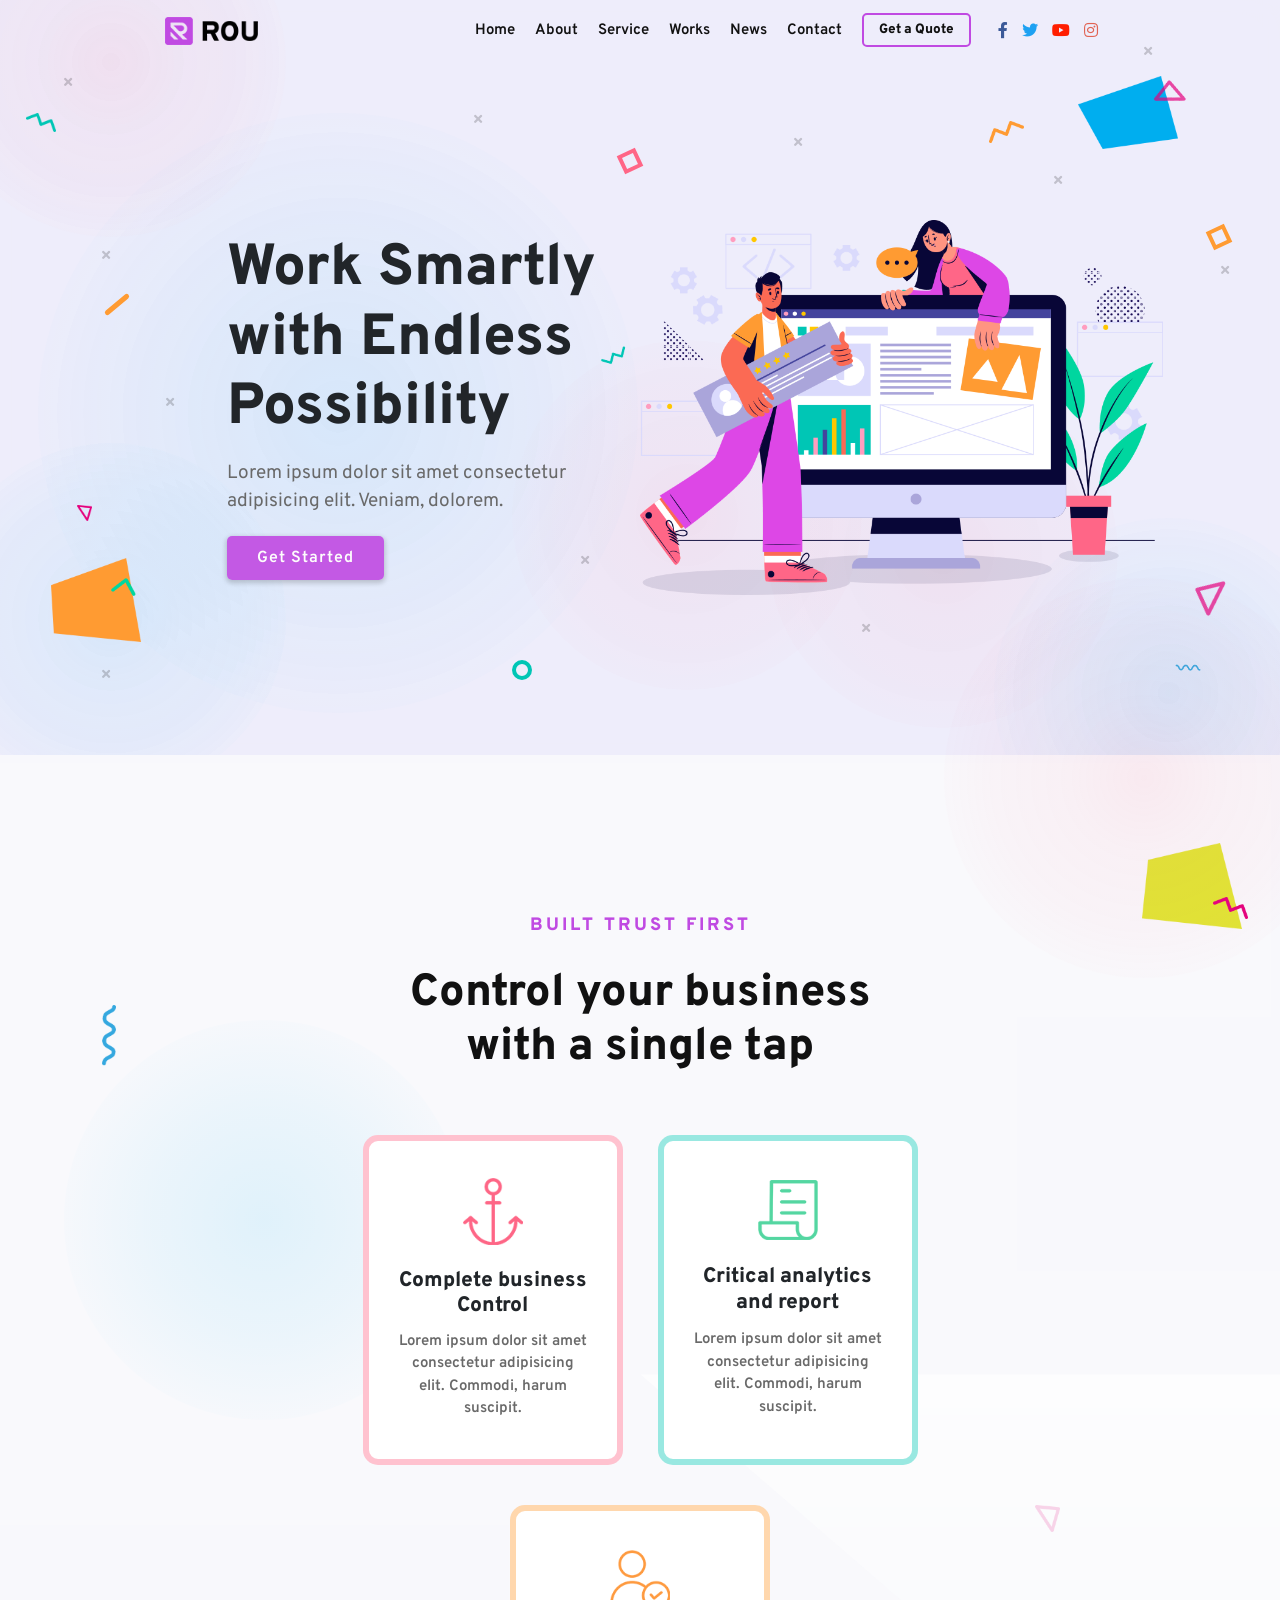
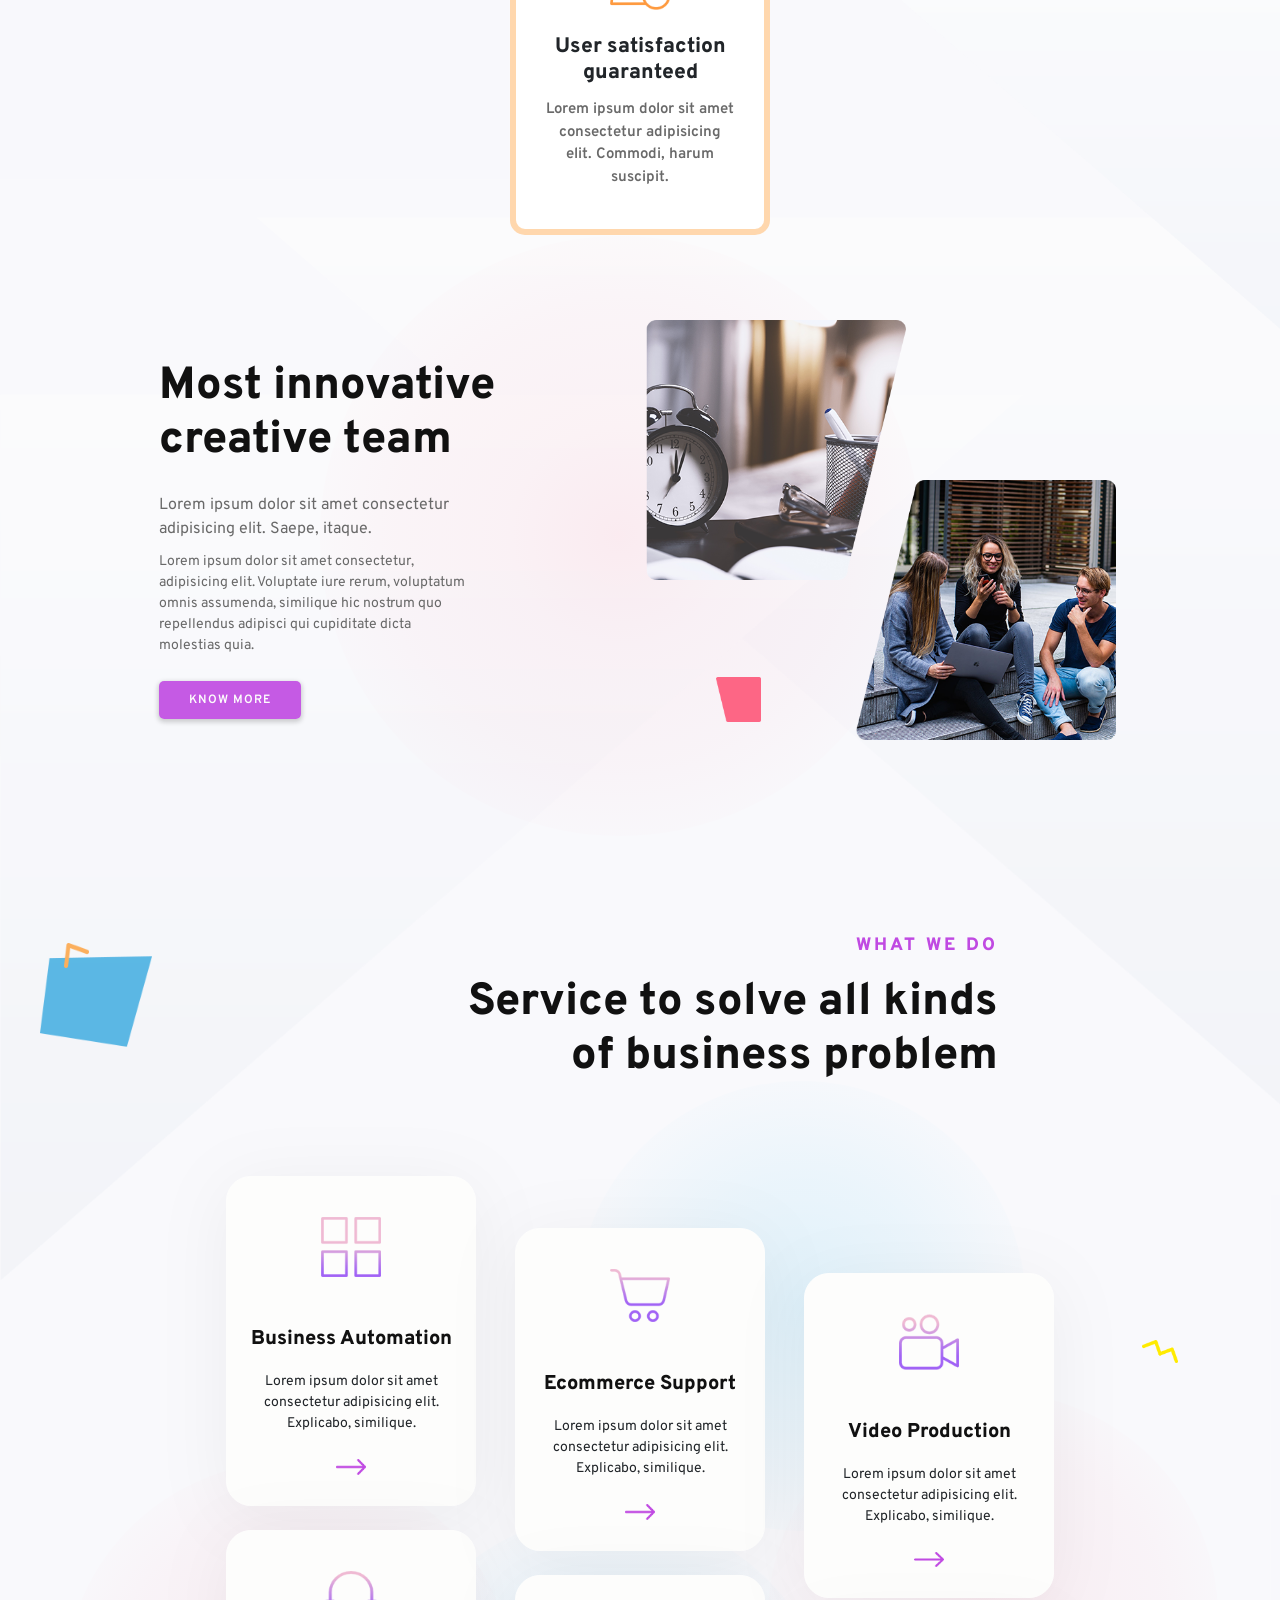
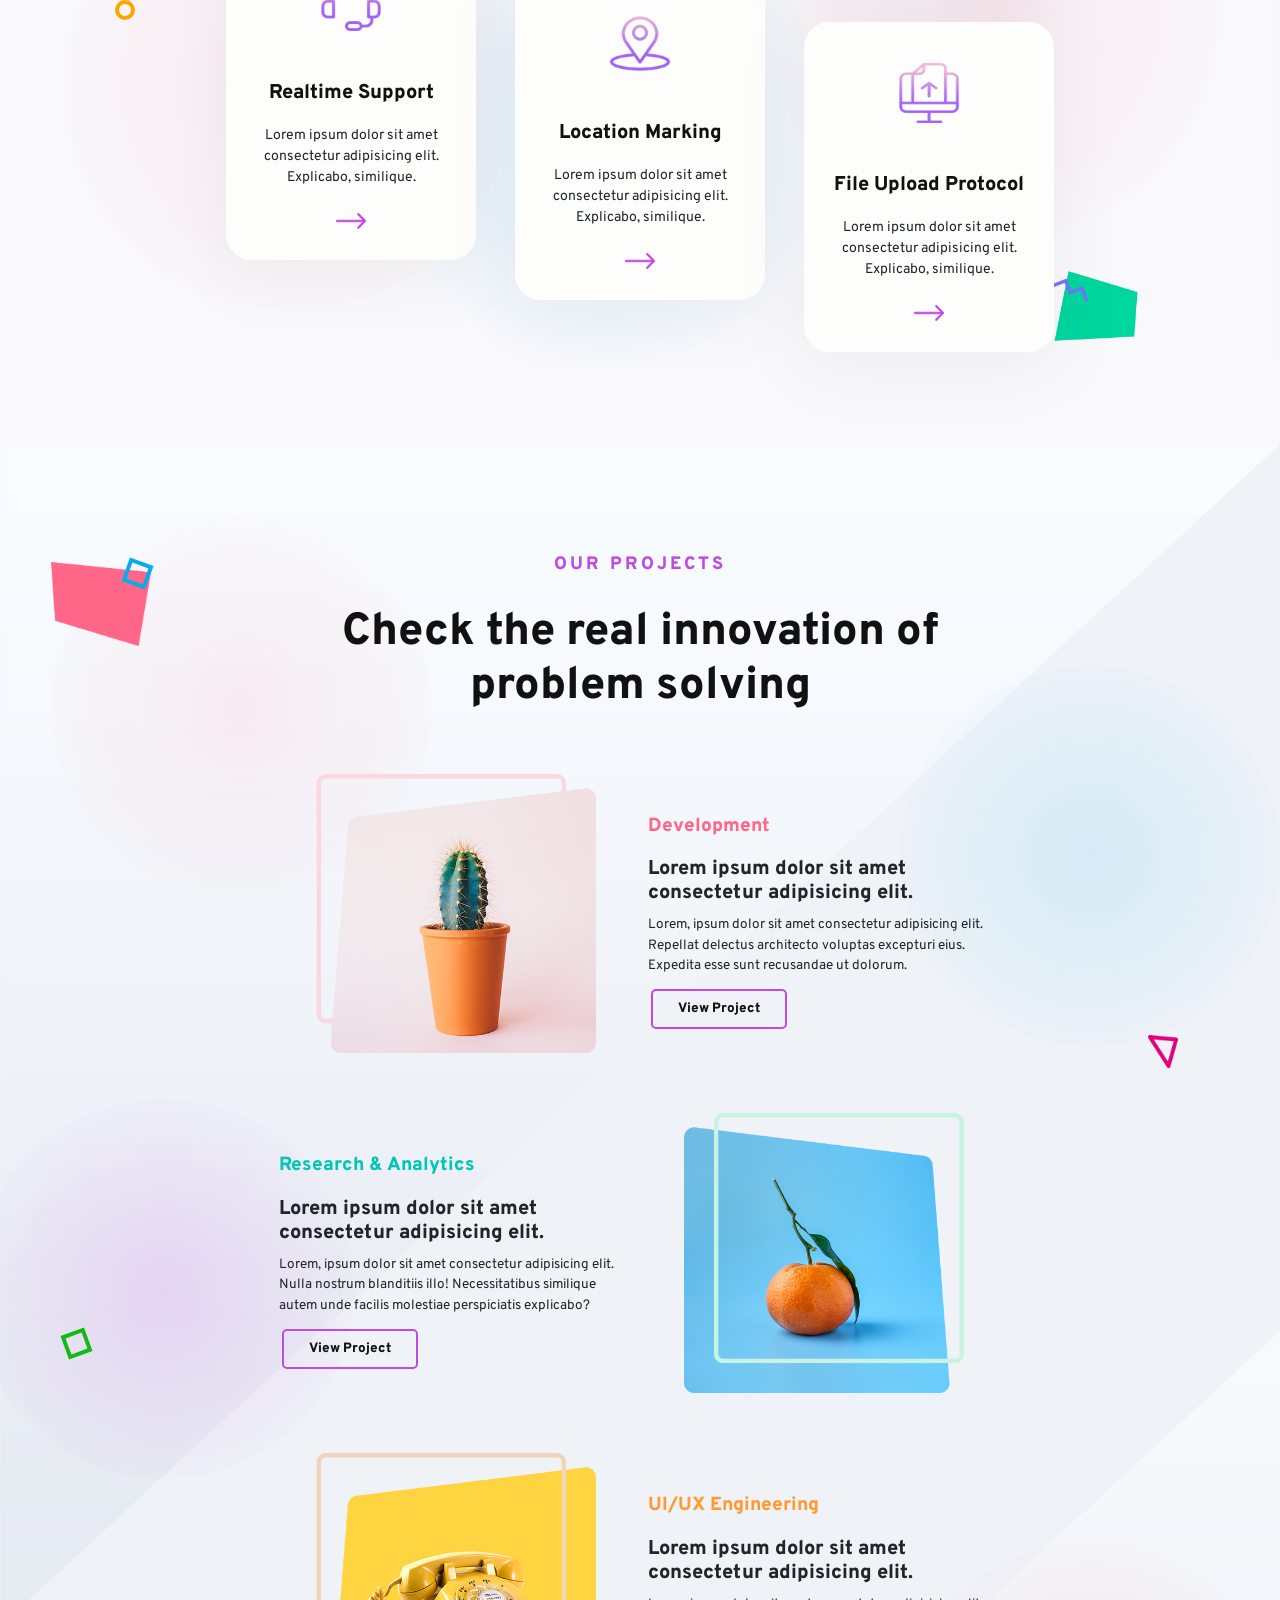
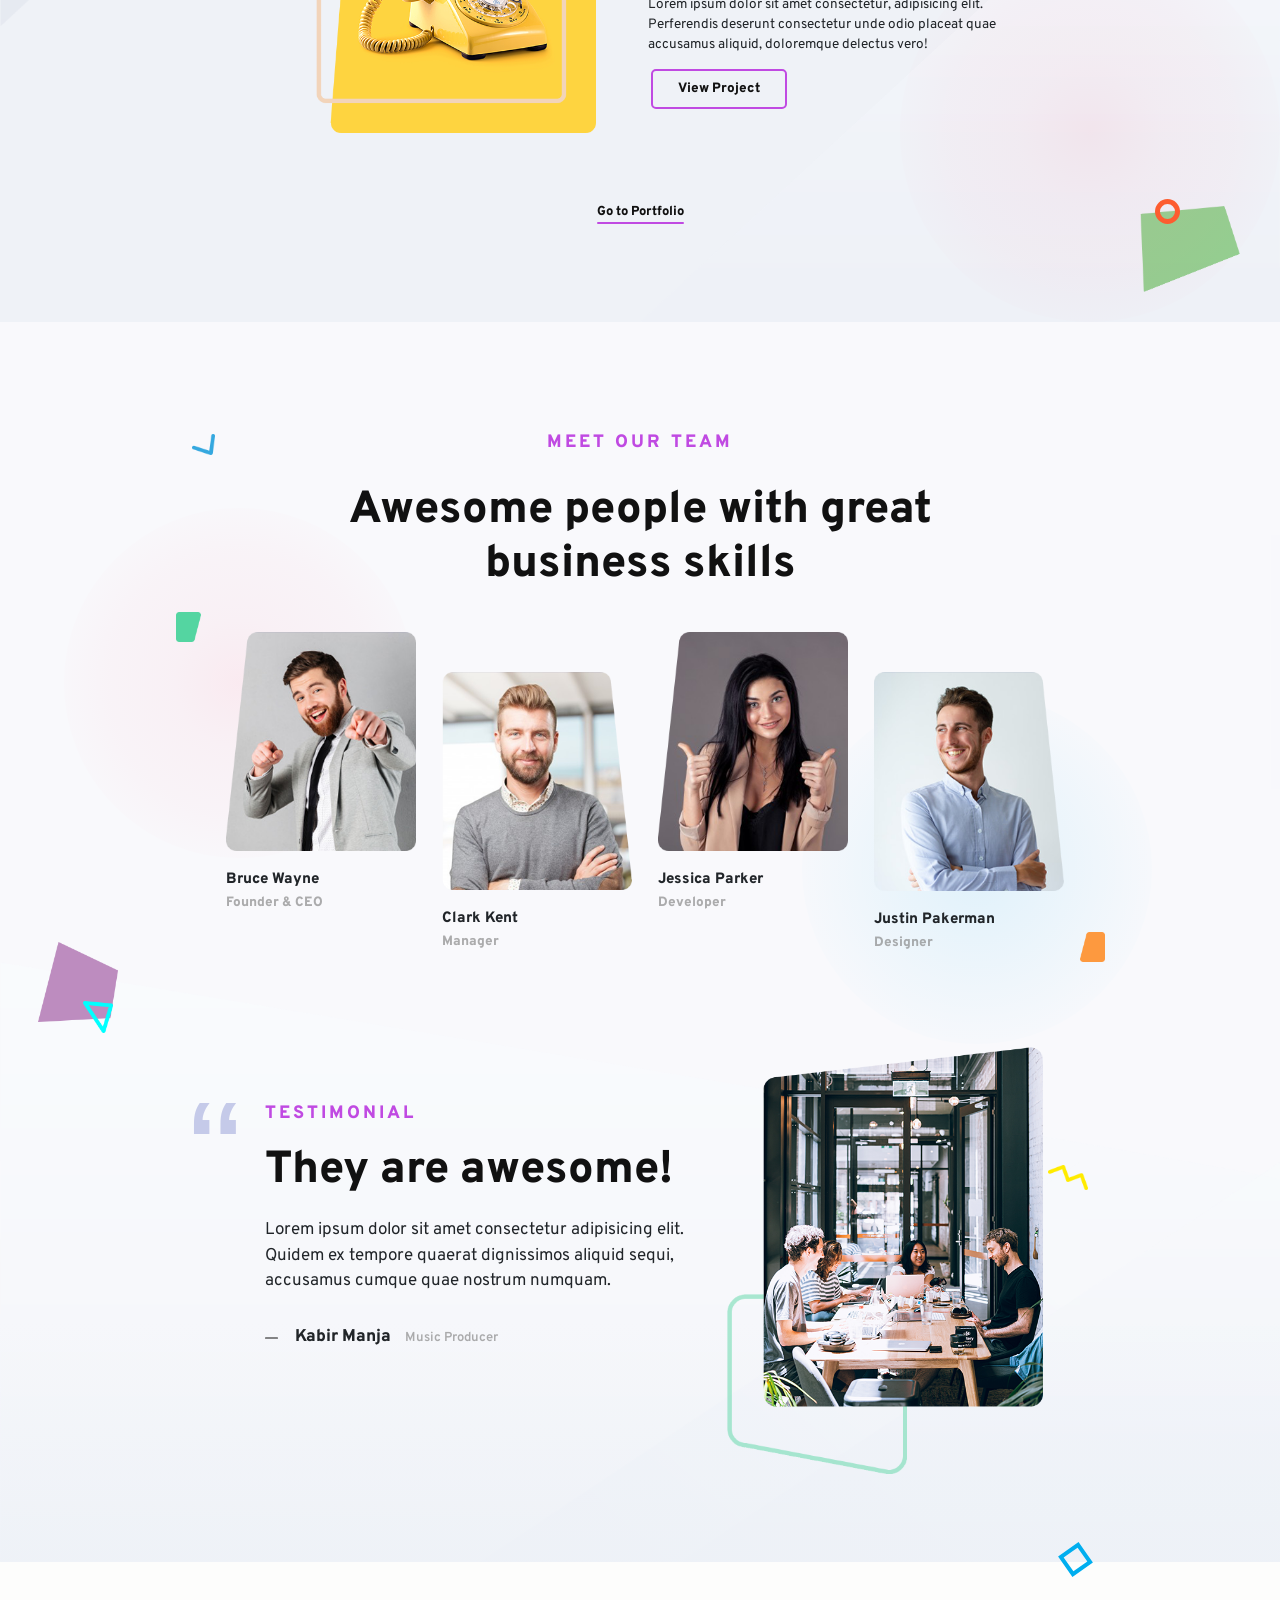
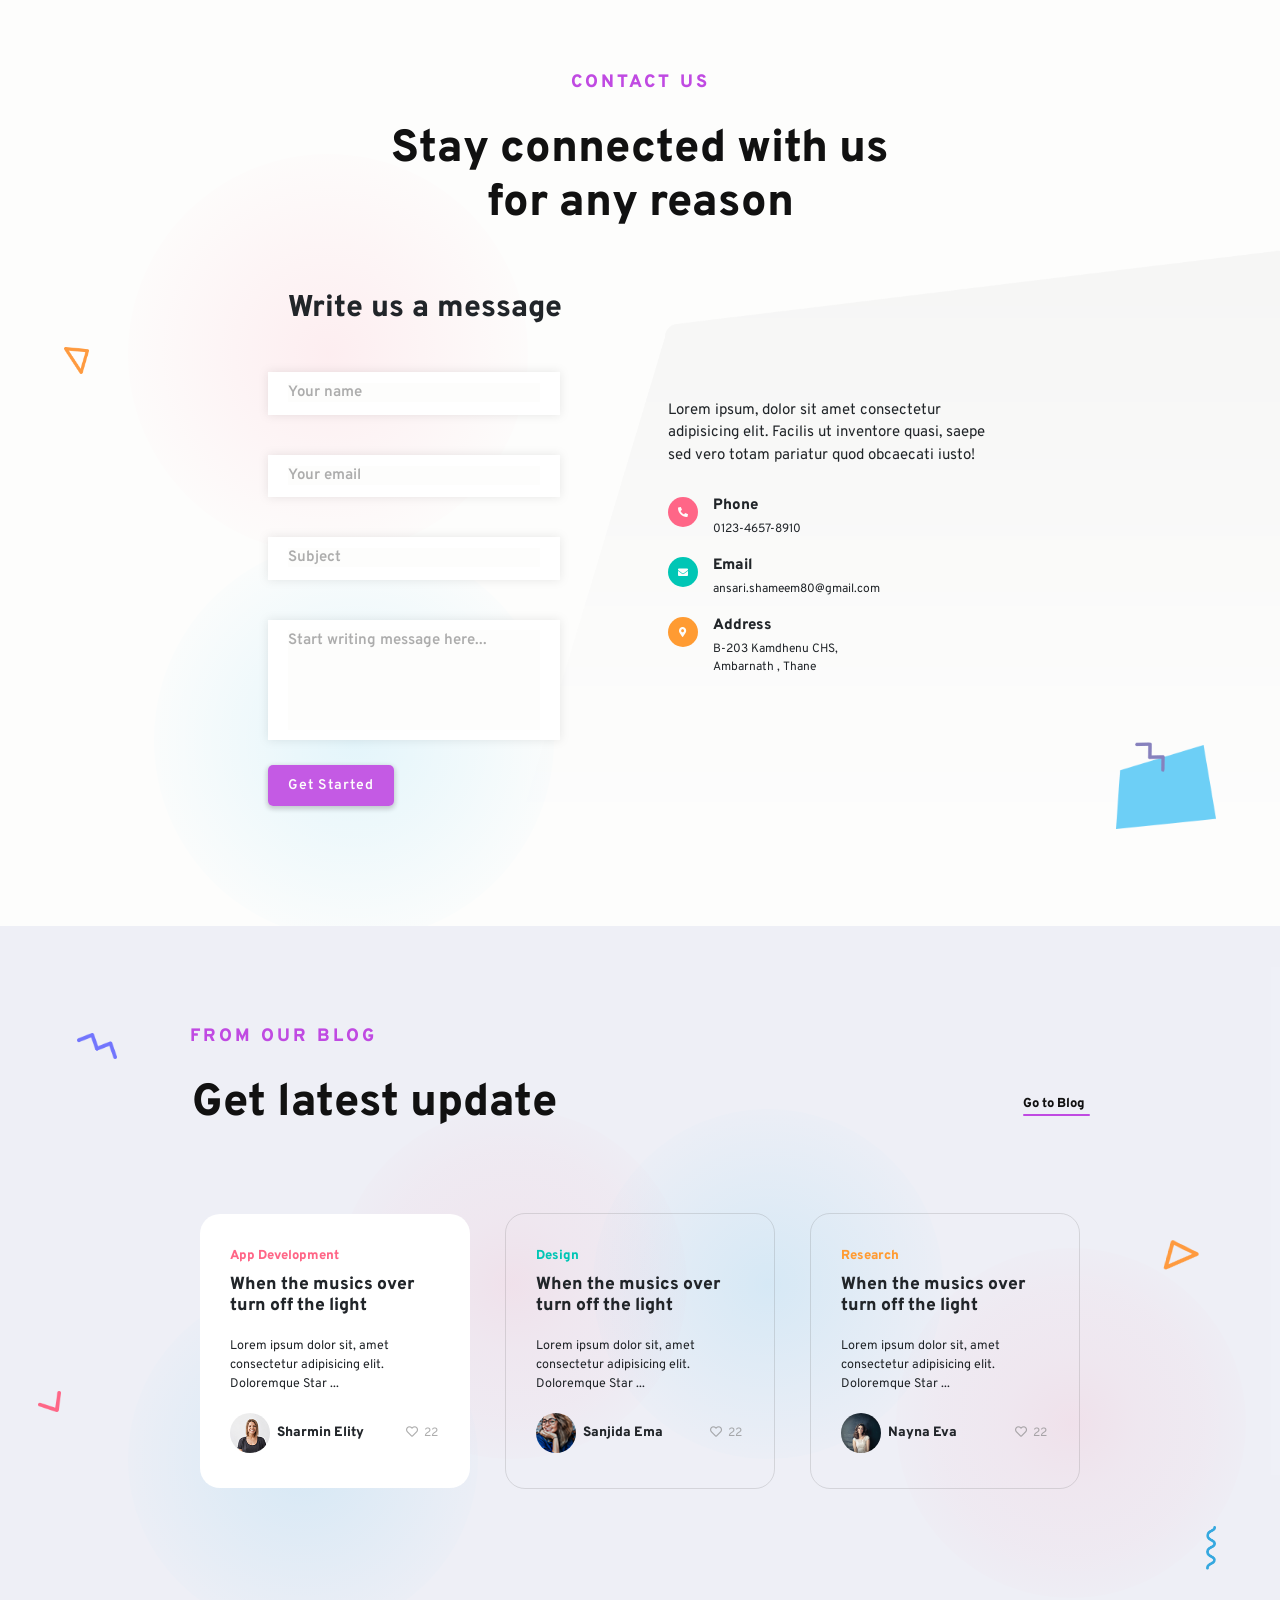
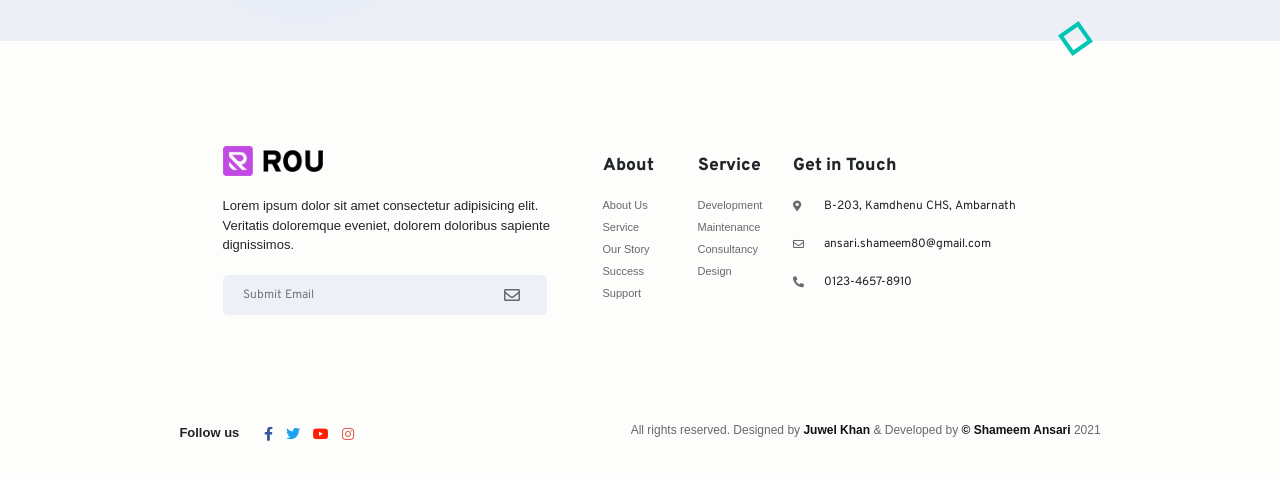
==== commit cbf8d9be: "Complete CSS" ====
--- a/index.html
+++ b/index.html
@@ -573,7 +573,58 @@
     <!-- Footer -->
     <footer class="footer" id="footer">
       <div class="container">
-        <div class="row footer-content"></div>
+        <div class="row footer-content">
+          <div class="col-10 col-sm-12 col-md-6 col-lg-4 footer-content-first">
+            <img src="assets/image/rou.png" alt="Logo" />
+            <p>Lorem ipsum dolor sit amet consectetur adipisicing elit. Veritatis doloremque eveniet, dolorem doloribus sapiente dignissimos.</p>
+            <div class="submit-email">
+              <input type="text" placeholder="Submit Email" />
+              <i class="far fa-envelope"></i>
+            </div>
+          </div>
+          <div class="col-4 col-sm-3 col-md-6 order-1 order-lg-0 col-lg-2 col-xl-1 footer-content-list">
+            <h3>About</h3>
+            <ul>
+              <li><a href="#">about us</a></li>
+              <li><a href="#">service</a></li>
+              <li><a href="#">our story</a></li>
+              <li><a href="#">success</a></li>
+              <li><a href="#">support</a></li>
+            </ul>
+          </div>
+          <div class="col-4 col-sm-3 col-md-5 order-2 order-lg-0 col-lg-2 col-xl-1 footer-content-list">
+            <h3>Service</h3>
+            <ul>
+              <li><a href="#">development</a></li>
+              <li><a href="#">maintenance</a></li>
+              <li><a href="#">consultancy</a></li>
+              <li><a href="#">design</a></li>
+            </ul>
+          </div>
+          <div class="col-10 col-sm-6 col-md-5 col-lg-3 footer-content-icon-list">
+            <h3>Get in Touch</h3>
+            <ul>
+              <li><i class="fas fa-map-marker-alt"></i> <span>B-203, Kamdhenu CHS, Ambarnath </span></li>
+              <li><i class="far fa-envelope"></i> <span>ansari.shameem80@gmail.com</span></li>
+              <li><i class="fas fa-phone-alt"></i><span>0123-4657-8910</span></li>
+            </ul>
+          </div>
+        </div>
+
+        <div class="row footer-end">
+          <div class="footer-end-social">
+            <h3>Follow us</h3>
+            <span class="icons">
+              <a href="#"><i class="fab-1 fab fa-facebook-f fb"></i></a>
+              <a href="#"><i class="fab-2 fab fa-twitter tw"></i></a>
+              <a href="#"><i class="fab-3 fab fa-youtube yt"></i></a>
+              <a href="#"><i class="fab-4 fab fa-instagram ig"></i></a>
+            </span>
+          </div>
+          <div class="footer-end-rights">
+            <p>All rights reserved. Designed by <span>Juwel Khan</span> &amp; Developed by <span>&copy; Shameem Ansari </span> 2021</p>
+          </div>
+        </div>
       </div>
     </footer>
     <!-- Footer End -->
--- a/assets/css/style.min.css
+++ b/assets/css/style.min.css
@@ -1 +1 @@
-*{margin:0;padding:0;-webkit-box-sizing:border-box;box-sizing:border-box;outline:none}html,body{scroll-behavior:smooth;overflow-x:hidden;font-size:10px;font-family:'Overpass', sans-serif;font-weight:400;background-color:rgba(237,238,246,0.2)}a{text-decoration:none}ul{padding:0;list-style:none}img{max-width:100%;height:auto}.purple-title{margin:10px 0;color:#c04ae2;font-size:1.8rem;font-weight:800;text-transform:uppercase;letter-spacing:3px}@media screen and (max-width: 767px){.purple-title{font-size:1.5rem}}.black-title,.service-column .card-title{color:#111;font-size:4.5rem;font-weight:800;margin:2rem auto}@media screen and (max-width: 1023px){.black-title,.service-column .card-title{font-size:3.2rem}}@media screen and (max-width: 767px){.black-title,.service-column .card-title{font-size:2.7rem}}.header .cta-btn1,.work .problem-main .cta-btn1{color:#111;display:inline-block;padding:0.5rem 1.5rem;margin:3px;font-size:1.35rem;text-align:center;font-weight:800;border-radius:5px;border:2px solid #c04ae2}.header .cta-btn1:hover,.work .problem-main .cta-btn1:hover{color:#fdfdfc;-webkit-transition:all 0.3s ease-in-out;transition:all 0.3s ease-in-out;background-color:#c04ae2}.hero-left .cta-btn2,.team-left .cta-btn2,.contact-content-left .cta-btn2{color:#fdfdfc;display:inline-block;padding:1rem 3rem;font-size:1.6rem;text-align:center;font-weight:600;border-radius:5px;letter-spacing:1px;text-transform:capitalize;background-color:rgba(192,74,226,0.9);-webkit-box-shadow:0 2px 5px 1px rgba(17,17,17,0.2);box-shadow:0 2px 5px 1px rgba(17,17,17,0.2)}.hero-left .cta-btn2:hover,.team-left .cta-btn2:hover,.contact-content-left .cta-btn2:hover{background-color:#c04ae2}.work .sub-text-1,.blog-title-sub .sub-title{display:inline-block;position:relative;color:#111;font-size:1.3rem;font-weight:800}.work .sub-text-1::after,.blog-title-sub .sub-title::after{content:'';position:absolute;left:0;width:100%;bottom:-2px;height:2px;border-radius:10px;background-color:#c04ae2}.header{height:100%;width:100%;position:relative;overflow:hidden}.header .navbar{padding:1rem}.header .navbar.show{background-color:rgba(237,238,246,0.9);-webkit-backdrop-filter:blur(1rem);backdrop-filter:blur(1rem)}.header .navbar>.container{max-width:950px}.header .navbar-brand img{height:28px}.header .navbar-toggler{border:none;-webkit-box-shadow:none;box-shadow:none}.header .navbar-toggler-icon{font-size:1.8rem}.header .nav-item{margin:5px}.header .nav-link{color:#111;text-transform:capitalize;font-weight:600;font-size:1.5rem}.header .nav-link:not(.active){color:#111}.header .cta-btn1{margin-top:0}.header .icons{margin:auto 10px;display:-webkit-box;display:-ms-flexbox;display:flex;-webkit-box-pack:center;-ms-flex-pack:center;justify-content:center;-webkit-box-align:center;-ms-flex-align:center;align-items:center}.header .icons-item{margin:5px 7px}@media screen and (max-width: 767px){.header .icons-item{margin:1rem 1.5rem}}.header .icons-link .fab{font-size:1.6rem}.header .icons-link .fab.fb{color:#3b5998}.header .icons-link .fab.tw{color:#1da1f2}.header .icons-link .fab.yt{color:#ff1e00}.header .icons-link .fab.ig{color:#e16353}.hero{min-height:75.5rem;padding:6rem 2rem 0;display:-webkit-box;display:-ms-flexbox;display:flex;-webkit-box-pack:center;-ms-flex-pack:center;justify-content:center;-webkit-box-align:center;-ms-flex-align:center;align-items:center}@media screen and (max-width: 767px){.hero{-webkit-box-orient:vertical;-webkit-box-direction:normal;-ms-flex-direction:column;flex-direction:column;-webkit-box-pack:space-evenly;-ms-flex-pack:space-evenly;justify-content:space-evenly;min-height:100vh}}.hero>*{z-index:2}.hero-left{padding:1rem 0.5rem;display:-webkit-box;display:-ms-flexbox;display:flex;-webkit-box-orient:vertical;-webkit-box-direction:normal;-ms-flex-direction:column;flex-direction:column;-webkit-box-pack:center;-ms-flex-pack:center;justify-content:center;-webkit-box-align:start;-ms-flex-align:start;align-items:flex-start}@media screen and (max-width: 767px){.hero-left{-webkit-box-align:center;-ms-flex-align:center;align-items:center;text-align:center}}.hero-left-title{font-size:5.8rem;font-weight:800}@media screen and (max-width: 767px){.hero-left-title{font-size:4.8rem}}@media screen and (max-width: 480px){.hero-left-title{font-size:3rem}}.hero-left-subtitle{font-size:1.9rem;color:dimgray;margin:10px 0 20px}@media screen and (max-width: 767px){.hero-left-subtitle{font-size:2rem}}@media screen and (max-width: 480px){.hero-left-subtitle{font-size:1.5rem}}@media screen and (max-width: 767px){.hero-left .cta-btn2{font-size:1.2rem}}.hero-right img{max-height:500px}.element{height:100%;width:100%;position:absolute;top:0;left:0;background:rgba(235,234,250,0.8);-webkit-backdrop-filter:blur(20px);backdrop-filter:blur(20px)}.element .zigzag{position:absolute;height:auto}.element .zigzag:nth-child(1){top:15%;left:2%;width:30px}.element .zigzag:nth-child(2){top:46%;left:47%;width:25px;-webkit-transform:rotate(125deg);transform:rotate(125deg)}.element .zigzag:nth-child(3){top:16%;right:20%;width:35px}.element .curve{position:absolute;bottom:10%;right:7%;height:25px;-webkit-transform:rotate(90deg);transform:rotate(90deg)}.element .shape{position:absolute;height:auto}.element .shape-1{width:100px;top:10%;right:8%}.element .shape-2{width:90px;bottom:15%;left:4%}.element .line{height:5px;width:30px;position:absolute;top:40%;left:8%;-webkit-transform:rotate(-40deg);transform:rotate(-40deg);background-color:#ff9b32;border-radius:10px}.element .star{position:absolute;font-size:1.2rem;color:rgba(17,17,17,0.2)}.element .star-1{top:10%;left:5%}.element .star-2{top:33%;left:8%}.element .star-3{bottom:10%;left:8%}.element .star-4{top:15%;left:37%}.element .star-5{top:18%;left:62%}.element .star-6{top:23%;right:17%}.element .star-7{top:6%;right:10%}.element .star-8{top:35%;right:4%}.element .star-9{bottom:25%;right:54%}.element .star-10{bottom:16%;right:32%}.element .star-11{bottom:46%;left:13%}.element .circle{height:350px;width:350px;border-radius:50%;position:absolute;z-index:-2}.element .circle-pink1{top:-15%;left:-5%;background:radial-gradient(rgba(255,102,135,0.1), rgba(255,102,135,0.06), rgba(255,102,135,0.04), transparent 80%)}.element .circle-pink2{top:50%;left:60%;background:radial-gradient(rgba(255,102,135,0.1), rgba(255,102,135,0.06), rgba(255,102,135,0.04), transparent 80%)}.element .circle-pink3{top:45%;left:40%;background:radial-gradient(rgba(255,102,135,0.1), rgba(255,102,135,0.06), rgba(255,102,135,0.04), transparent 80%)}.element .circle-blue1{height:60rem;width:60rem;top:15%;left:3%;background:radial-gradient(rgba(0,174,239,0.1), rgba(0,174,239,0.05), transparent 80%)}.element .circle-blue2{bottom:-15%;right:-5%;background:radial-gradient(rgba(0,174,239,0.1), rgba(0,174,239,0.05), transparent 80%)}.element .circle-blue3{bottom:-5%;left:-5%;background:radial-gradient(rgba(0,174,239,0.1), rgba(0,174,239,0.06), rgba(0,174,239,0.04), transparent 80%)}.element .circle-purple{top:-10%;right:-5%;background:radial-gradient(rgba(192,74,226,0.1), rgba(192,74,226,0.06), ba(#c04ae2, 0.04), transparent 80%)}.element .ring{height:20px;width:20px;border-radius:50%;position:absolute;bottom:10%;left:40%;border:4px solid #00c6b5;background-color:transparent}.element .square{height:20px;width:20px;position:absolute;background-color:transparent;-webkit-transform:rotate(-25deg);transform:rotate(-25deg)}.element .square-1{top:20%;right:50%;border:4px solid #ff6687}.element .square-2{top:30%;right:4%;border:4px solid #ff9b32}.element .triangle{position:absolute}.element .triangle-1{width:15px;bottom:31%;left:6%}.element .triangle-2{width:30px;bottom:19%;right:4%;opacity:0.7;-webkit-transform:rotate(-120deg);transform:rotate(-120deg)}.element .triangle-3{width:25px;top:11%;right:7.5%;opacity:0.7;-webkit-transform:rotate(-57deg);transform:rotate(-57deg)}.element .arrow{position:absolute;width:25px;bottom:21%;left:8.7%}.about{min-height:75rem;width:100%;padding:15rem 0;position:relative}@media screen and (max-width: 767px){.about{padding:5rem 0}}.about .styleelement{z-index:1}.about *:not(.styleelement){z-index:2}.about-bg{position:absolute;z-index:-1 !important}.about-bg1{top:35%;width:60%;right:-10%;z-index:1 !important}@media screen and (max-width: 1023px){.about-bg1{width:100%;right:0}}.about-bg2{top:60%;width:85%;right:-5%}@media screen and (max-width: 1023px){.about-bg2{width:100%;right:0}}.about-bg3{left:0;top:70%;z-index:-1;width:80%}@media screen and (max-width: 1023px){.about-bg3{width:100%}}.about .circle{height:400px;width:400px;border-radius:50%;position:absolute;z-index:1}.about .circle-pink1{top:-10%;right:-5%;background:radial-gradient(rgba(255,102,135,0.1), rgba(255,102,135,0.06), rgba(255,102,135,0.04), transparent 80%)}.about .circle-pink2{height:600px;width:600px;bottom:5%;left:25%;background:radial-gradient(rgba(255,102,135,0.1), rgba(255,102,135,0.06), rgba(255,102,135,0.04), transparent 80%)}.about .circle-blue1{top:15%;left:5%;background:radial-gradient(rgba(0,174,239,0.1), rgba(0,174,239,0.06), transparent 80%)}.about .shape{position:absolute;top:5%;right:3%;width:100px}.about .curve{position:absolute;top:250px;left:8%;width:14px}@media screen and (max-width: 767px){.about .curve{width:8px}}.about .zigzag{width:35px;position:absolute;top:8%;right:2.5%}.about .triangle{position:absolute;top:750px;width:25px;opacity:0.4;right:220px}.about-title{width:50%;margin:0 auto;text-align:center}@media screen and (max-width: 767px){.about-title{width:80%}}.about .business{padding:20px;max-width:80%;margin:0 auto;-webkit-box-pack:center;-ms-flex-pack:center;justify-content:center;-webkit-box-align:center;-ms-flex-align:center;align-items:center}@media screen and (max-width: 767px){.about .business{max-width:100%;padding:0}}.about .business .card{min-height:33rem;max-width:26rem;margin:20px 10px;border-radius:15px;padding:20px}@media screen and (max-width: 767px){.about .business .card{min-height:30rem;max-width:24rem}}.about .business .card.border-pink{border:6px solid rgba(255,102,135,0.4)}.about .business .card.border-green{border:6px solid rgba(0,198,181,0.4)}.about .business .card.border-orange{border:6px solid rgba(255,155,50,0.4)}.about .business .card-body{display:-webkit-box;display:-ms-flexbox;display:flex;-webkit-box-orient:vertical;-webkit-box-direction:normal;-ms-flex-direction:column;flex-direction:column;-webkit-box-align:center;-ms-flex-align:center;align-items:center;-webkit-box-pack:space-evenly;-ms-flex-pack:space-evenly;justify-content:space-evenly;text-align:center}.about .business .card-img{max-width:60px;margin-bottom:1.5rem}@media screen and (max-width: 767px){.about .business .card-img{max-width:45px}}.about .business .card-title{font-size:2.1rem;font-weight:800}@media screen and (max-width: 767px){.about .business .card-title{font-size:2rem}}.about .business .card-text{font-size:1.5rem;font-weight:600;color:dimgray}@media screen and (max-width: 767px){.about .business .card-text{font-size:1.3rem}}.team{padding:20px 0 10px;min-height:50rem;display:-webkit-box;display:-ms-flexbox;display:flex;-webkit-box-pack:center;-ms-flex-pack:center;justify-content:center;-webkit-box-align:center;-ms-flex-align:center;align-items:center}.team-left{padding:20px 0;display:-webkit-box;display:-ms-flexbox;display:flex;-webkit-box-orient:vertical;-webkit-box-direction:normal;-ms-flex-direction:column;flex-direction:column;-webkit-box-pack:center;-ms-flex-pack:center;justify-content:center;-webkit-box-align:start;-ms-flex-align:start;align-items:flex-start}@media screen and (max-width: 1023px){.team-left{text-align:center;-webkit-box-align:center;-ms-flex-align:center;align-items:center}}.team-left p{font-size:1.4rem;color:dimgray;margin:5px 0;width:80%}.team-left p:first-of-type{font-size:1.6rem}@media screen and (max-width: 767px){.team-left p{text-align:left}}.team-left .cta-btn2{text-transform:uppercase;margin:20px 0 0;font-size:1.2rem}.team-right{height:420px;margin:20px 0}@media screen and (max-width: 1023px){.team-right{height:240px}}.team-right .team-container{height:100%;width:100%;position:relative}.team-right .team-container .innovate{position:absolute;height:26rem;width:26rem;max-width:100%}@media screen and (max-width: 1023px){.team-right .team-container .innovate{height:18rem;width:18rem}}@media screen and (max-width: 480px){.team-right .team-container .innovate{height:14rem;width:14rem}}.team-right .team-container .innovate-1{top:0%;left:40%;-webkit-transform:translateX(-65%);transform:translateX(-65%)}.team-right .team-container .innovate-2{bottom:0%;left:60%;-webkit-transform:translateX(-35%);transform:translateX(-35%)}.team-right .team-container .shape{position:absolute;height:45px;width:45px;top:85%;left:25%}@media screen and (max-width: 1023px){.team-right .team-container .shape{height:3rem;width:3rem;left:40%}}@media screen and (max-width: 480px){.team-right .team-container .shape{left:24%}}.service{min-height:75rem;width:100%;position:relative;z-index:2 !important}.service .shape{z-index:-1;position:absolute}.service .shape-1{top:2%;left:2%;-webkit-transform:scale(0.8);transform:scale(0.8)}.service .shape-2{bottom:0%;right:9%;-webkit-transform:scale(0.6);transform:scale(0.6)}.service .zigzag{z-index:-1;position:absolute;max-width:3.6rem}.service .zigzag-1{top:40%;right:8%}.service .zigzag-2{bottom:6%;right:15%}.service .arrow{z-index:-1;position:absolute;top:1.8%;left:5%;height:2.5rem;width:2.5rem}.service .ring{position:absolute;height:20px;width:20px;top:65%;left:9%;border-radius:50%;border:4px solid orange}.service .circle{height:45rem;width:45rem;border-radius:50%;position:absolute;z-index:-1}.service .circle-pink1{top:45%;left:60%;background:radial-gradient(rgba(255,102,135,0.1), rgba(255,102,135,0.06), rgba(255,102,135,0.04), transparent 80%)}.service .circle-pink2{bottom:5%;left:5%;background:radial-gradient(rgba(255,102,135,0.1), rgba(255,102,135,0.06), rgba(255,102,135,0.04), transparent 80%)}.service .circle-blue1{top:15%;left:45%;background:radial-gradient(rgba(0,174,239,0.1), rgba(0,174,239,0.06), transparent 80%)}.service .circle-blue2{bottom:0%;left:30%;background:radial-gradient(rgba(0,174,239,0.1), rgba(0,174,239,0.06), transparent 80%)}.service-main{margin:8rem auto}@media screen and (max-width: 767px){.service-main{margin:3rem auto}}.service-title{width:65%;margin:0 auto;text-align:right}@media screen and (max-width: 1023px){.service-title{width:100%;text-align:center}}.service-title h3{margin:10px 0 0 auto;width:80%}@media screen and (max-width: 1023px){.service-title h3{width:100%}}.service-column{min-height:80rem;display:-webkit-box;display:-ms-flexbox;display:flex;-webkit-box-orient:vertical;-webkit-box-direction:normal;-ms-flex-direction:column;flex-direction:column}@media screen and (max-width: 1023px){.service-column{-webkit-box-orient:horizontal;-webkit-box-direction:normal;-ms-flex-direction:row;flex-direction:row;-webkit-box-pack:center;-ms-flex-pack:center;justify-content:center;min-height:20rem}}@media screen and (max-width: 767px){.service-column{-webkit-box-orient:vertical;-webkit-box-direction:normal;-ms-flex-direction:column;flex-direction:column}}.service-column .card{margin:1.2rem;width:25rem;min-height:32rem;border:1px solid #fdfdfc;border-radius:25px;background-color:#fdfdfc;-webkit-filter:drop-shadow(0px 10px 35px rgba(17,17,17,0.05));filter:drop-shadow(0px 10px 35px rgba(17,17,17,0.05))}.service-column .card-image{max-height:6rem;width:6rem;margin:3rem 0}.service-column .card-title{font-size:2rem}.service-column .card-text{font-size:1.4rem;margin:1.5rem 0}.service-column .card .right-arrow{margin:1rem 0 2rem;max-width:3rem}.work{min-height:75rem;width:100%;background-color:rgba(237,241,247,0.8);position:relative;z-index:1;padding:10rem 0}@media screen and (max-width: 767px){.work{padding:3rem 0}}.work-element{z-index:-1}.work-bg{z-index:-1;position:absolute}.work-bg1{height:80%;width:100%;top:0%;left:0}.work-bg2{height:40%;width:50%;bottom:0;right:0}.work .shape{position:absolute;max-width:10rem}.work .shape-1{top:8%;left:4%}.work .shape-2{bottom:3rem;right:4rem}.work .square{position:absolute;height:2.5rem;width:2.5rem;border:4px solid}.work .square-1{top:7.9%;left:9.8%;border-color:#00aeef;-webkit-transform:rotate(20deg);transform:rotate(20deg)}.work .square-2{border-color:#03c403;-webkit-transform:rotate(-20deg);transform:rotate(-20deg);top:60%;left:5%}.work .triangle{position:absolute;max-width:3rem;right:8%;top:40%}.work .ring{position:absolute;height:2.5rem;width:2.5rem;border-radius:50%;border:5px solid #fd5c2b;right:10rem;bottom:9.8rem}.work .circle{height:38rem;width:38rem;border-radius:50%;position:absolute;z-index:-1}.work .circle-pink1{top:5%;left:4%;background:radial-gradient(rgba(255,102,135,0.1), rgba(255,102,135,0.06), rgba(255,102,135,0.04), transparent 80%)}.work .circle-pink2{bottom:0%;right:0%;background:radial-gradient(rgba(255,102,135,0.1), rgba(255,102,135,0.06), rgba(255,102,135,0.04), transparent 80%)}.work .circle-blue1{top:15%;right:0%;background:radial-gradient(rgba(0,174,239,0.1), rgba(0,174,239,0.06), transparent 80%)}.work .circle-purple1{bottom:30%;left:-2%;background:radial-gradient(rgba(192,74,226,0.16), rgba(192,74,226,0.08), transparent 80%)}.work-title{width:60%;margin:0 auto;text-align:center;z-index:200 !important}.work-title h3{margin:20px 0}@media screen and (max-width: 1023px){.work-title{width:100%}}.work .problem-row{display:-webkit-box;display:-ms-flexbox;display:flex;-webkit-box-pack:center;-ms-flex-pack:center;justify-content:center;-webkit-box-align:center;-ms-flex-align:center;align-items:center;margin:2rem 0;padding:2rem 1rem}.work .problem-image{height:auto;max-width:28rem}@media screen and (max-width: 767px){.work .problem-image{max-width:20rem}}@media screen and (max-width: 767px){.work .problem-main{text-align:center}}.work .problem-main .problem-title{margin:2rem 0;font-size:1.9rem;font-weight:800}@media screen and (max-width: 767px){.work .problem-main .problem-title{font-size:1.5rem}}.work .problem-main .problem-title-pink{color:#ff6687}.work .problem-main .problem-title-green{color:#00c6b5}.work .problem-main .problem-title-orange{color:#ff9b32}.work .problem-main h3{font-weight:800;margin:1rem 0;font-size:2rem}@media screen and (max-width: 767px){.work .problem-main h3{font-size:1.5rem}}.work .problem-main p{font-size:1.35rem;margin:1rem 0}.work .problem-main .cta-btn1{padding:0.8rem 2.5rem}@media screen and (max-width: 767px){.work .problem-main .cta-btn1{padding:0.5rem 2rem;font-size:1.3rem}}.work .sub-text{text-align:center;margin:5rem 0 0}@media screen and (max-width: 767px){.work .sub-text{margin:5rem 0 0}}.testimonial{min-height:75rem;width:100%;position:relative;z-index:2}@media screen and (max-width: 767px){.testimonial{padding:3rem 0 0}}.testimonial .z-index-1{z-index:-1}.testimonial .circle{height:350px;width:350px;border-radius:50%;position:absolute;z-index:-2}.testimonial .circle-pink1{top:15%;left:5%;background:radial-gradient(rgba(255,102,135,0.1), rgba(255,102,135,0.06), rgba(255,102,135,0.04), transparent 80%)}.testimonial .circle-blue1{top:30%;right:10%;background:radial-gradient(rgba(0,174,239,0.1), rgba(0,174,239,0.05), transparent 80%)}.testimonial .arrow{position:absolute;max-width:2.3rem;top:9%;left:15%}.testimonial .shape{position:absolute;max-width:8rem;top:50%;left:3%}.testimonial .triangle{position:absolute;max-width:3rem;top:54.8%;left:6.5%}.testimonial .zigzag{position:absolute;max-width:4rem;top:68%;right:15%}.testimonial .square{position:absolute;height:2.5rem;width:2.5rem;border:4px solid #00aeef;bottom:-1rem;right:15%;z-index:1;-webkit-transform:rotate(55deg);transform:rotate(55deg)}.testimonial-title{margin:0 auto;padding-top:10rem;text-align:center;width:60%}@media screen and (max-width: 767px){.testimonial-title{padding-top:2rem;width:100%}}.testimonial-team{min-height:35rem}.testimonial-team-shape{height:3rem;width:4rem}.testimonial .person{height:29rem;width:20rem;margin:1rem 0.8rem;padding:1rem}.testimonial .person-image{max-width:19rem}@media screen and (max-width: 767px){.testimonial .person-image{max-width:17rem}}.testimonial .person-title{font-size:1.5rem;font-weight:800;margin:2rem auto 0.6rem}@media screen and (max-width: 480px){.testimonial .person-title{text-align:center}}.testimonial .person-subtitle{font-size:1.35rem;color:#808080a4;font-weight:800}@media screen and (max-width: 480px){.testimonial .person-subtitle{text-align:center}}.testimonial-content{min-height:60rem;position:relative;overflow:hidden;background:-webkit-gradient(linear, left bottom, left top, from(rgba(237,241,247,0.8)), color-stop(40%, transparent));background:linear-gradient(to top, rgba(237,241,247,0.8), transparent 40%)}.testimonial-content>.row{min-height:50rem;display:-webkit-box;display:-ms-flexbox;display:flex;-webkit-box-pack:center;-ms-flex-pack:center;justify-content:center;-webkit-box-align:center;-ms-flex-align:center;align-items:center;padding:4rem 1rem}.testimonial-content .testimonial-bg{z-index:-2;position:absolute}.testimonial-content .testimonial-bg-1{bottom:0;left:0;height:100%;width:100%}.testimonial-content .testimonial-bg-2{bottom:0;right:20rem;height:40rem;width:60rem}.testimonial-content .testimonial-bg-3{bottom:0;right:0;height:40rem;width:60rem}.testimonial-content .testimonial-image{min-height:45rem;position:relative}@media screen and (max-width: 767px){.testimonial-content .testimonial-image{min-height:32rem}}.testimonial-content .testimonial-image-1{max-width:28rem;position:absolute;top:50%;left:50%;-webkit-transform:translate(-50%, -50%);transform:translate(-50%, -50%);z-index:1}@media screen and (max-width: 767px){.testimonial-content .testimonial-image-1{max-width:22rem}}.testimonial-content .testimonial-image-2{max-width:18rem;position:absolute;top:65%;left:calc(13% - 2rem)}@media screen and (max-width: 767px){.testimonial-content .testimonial-image-2{max-width:13rem;left:35%;-webkit-transform:translateX(-65%);transform:translateX(-65%)}}.testimonial-content .testimonial-main .blockquote{height:100%;width:100%;position:relative}.testimonial-content .testimonial-main .blockquote-content{width:calc(100% - 8rem);margin-left:auto;padding-left:1rem}@media screen and (max-width: 767px){.testimonial-content .testimonial-main .blockquote-content{width:90%}}.testimonial-content .testimonial-main .blockquote::after{z-index:1;position:absolute;font-family:sans-serif;content:'‘‘';width:8rem;text-align:center;color:#c5cae9;font-size:11rem;font-weight:800;top:-4.5rem;left:0}@media screen and (max-width: 767px){.testimonial-content .testimonial-main .blockquote::after{width:10%;top:-1.3rem;font-size:3.5rem}}.testimonial-content .testimonial-main .blockquote p{font-size:1.7rem;margin:1rem 0 3rem}@media screen and (max-width: 480px){.testimonial-content .testimonial-main .blockquote p{font-size:1.5rem}}.testimonial-content .testimonial-main .blockquote cite{position:relative;padding-left:3rem;font-style:inherit;display:inline-block;font-size:1.7rem;font-weight:800}@media screen and (max-width: 480px){.testimonial-content .testimonial-main .blockquote cite{font-size:1.5rem}}.testimonial-content .testimonial-main .blockquote cite::before{position:absolute;content:'';height:1px;border-radius:5px;width:1.3rem;background-color:#111;left:0;top:50%;-webkit-transform:translateY(-50%);transform:translateY(-50%)}.testimonial-content .testimonial-main .blockquote cite span{margin:0 1rem;font-weight:600;color:#808080a4;font-size:1.3rem}@media screen and (max-width: 480px){.testimonial-content .testimonial-main .blockquote cite span{margin:0 0.2rem}}.contact{min-height:75rem;width:100%;background-color:#fdfdfc;position:relative;padding:10rem 0;overflow:hidden;z-index:1}@media screen and (max-width: 767px){.contact{padding:4rem 0 3rem}}.contact .z-index-1{z-index:-1}.contact-bg{position:absolute;right:0;width:60%;height:60%;top:60%;right:-1rem;-webkit-transform:translateY(-50%);transform:translateY(-50%)}.contact .circle{height:400px;width:400px;border-radius:50%;position:absolute;z-index:-2}.contact .circle-pink1{top:20%;left:10%;background:radial-gradient(rgba(255,102,135,0.1), rgba(255,102,135,0.05), transparent 80%)}.contact .circle-blue1{top:60%;left:12%;background:radial-gradient(rgba(0,174,239,0.1), rgba(0,174,239,0.05), transparent 80%)}.contact .zigzag{position:absolute;bottom:16%;right:9%;max-width:3rem}.contact .shape{position:absolute;bottom:10%;max-width:10rem;right:5%}.contact .triangle{position:absolute;max-width:2.5rem;top:40%;left:5%}.contact-title{width:50%;margin:0 auto;text-align:center}@media screen and (max-width: 1023px){.contact-title{width:100%}}.contact-content{min-height:50rem;display:-webkit-box;display:-ms-flexbox;display:flex;-webkit-box-pack:center;-ms-flex-pack:center;justify-content:center;-webkit-box-align:center;-ms-flex-align:center;align-items:center}.contact-content-left{margin:2rem 0}@media screen and (max-width: 767px){.contact-content-left{text-align:center}}.contact-content-left h3{font-size:3rem;font-weight:800;padding:2rem}@media screen and (max-width: 767px){.contact-content-left h3{font-size:2rem}}.contact-content-left .input-element{display:inline-block;margin:2rem 0;width:80%;border:none;resize:none;padding:1rem 2rem;min-height:4rem;-webkit-filter:drop-shadow(0 0 5px rgba(17,17,17,0.1));filter:drop-shadow(0 0 5px rgba(17,17,17,0.1));font-size:1.5rem;color:#808080a4}.contact-content-left .input-element::-webkit-input-placeholder{background-color:#fdfdfc;height:100%;font-size:1.5rem;font-weight:600;color:#808080a4}.contact-content-left .input-element:-ms-input-placeholder{background-color:#fdfdfc;height:100%;font-size:1.5rem;font-weight:600;color:#808080a4}.contact-content-left .input-element::-ms-input-placeholder{background-color:#fdfdfc;height:100%;font-size:1.5rem;font-weight:600;color:#808080a4}.contact-content-left .input-element::placeholder{background-color:#fdfdfc;height:100%;font-size:1.5rem;font-weight:600;color:#808080a4}.contact-content-left textarea{height:12rem}.contact-content-left .cta-btn2{font-size:1.4rem;padding:1rem 2rem}.contact-content-right{margin:2rem 0}.contact-content-right .contact-main{padding:0 2rem}.contact-content-right .contact-main-box{display:-webkit-box;display:-ms-flexbox;display:flex;-webkit-box-align:center;-ms-flex-align:center;align-items:center;margin:3rem 0}.contact-content-right .contact-main-icon{display:inline-block;width:3rem;height:3rem;border-radius:50%;margin-right:1.5rem;display:-webkit-box;display:-ms-flexbox;display:flex;-webkit-box-pack:center;-ms-flex-pack:center;justify-content:center;-webkit-box-align:center;-ms-flex-align:center;align-items:center}.contact-content-right .contact-main-icon i{font-size:1rem;color:#fdfdfc}.contact-content-right .contact-main-icon-1{background-color:#ff6687}.contact-content-right .contact-main-icon-2{background-color:#00c6b5}.contact-content-right .contact-main-icon-3{background-color:#ff9b32}.contact-content-right .contact-main-text{width:40%;height:3rem}@media screen and (max-width: 1023px){.contact-content-right .contact-main-text{width:100%}}.contact-content-right .contact-main-text h3{font-size:1.5rem;font-weight:800}.contact-content-right .contact-main-text p{font-size:1.2rem}.contact-content-right p{font-size:1.5rem}.blog{min-height:50rem;width:100%;background-color:rgba(237,238,246,0.85);position:relative;padding:9rem 0;z-index:1}.blog .z-index-1{z-index:-1}.blog .circle{height:350px;width:350px;border-radius:50%;position:absolute}.blog .circle-pink1{top:50%;left:40%;-webkit-transform:translate(-50%, -50%);transform:translate(-50%, -50%);background:radial-gradient(rgba(255,102,135,0.1), rgba(255,102,135,0.06), rgba(255,102,135,0.04), transparent 80%)}.blog .circle-pink2{top:45%;left:70%;background:radial-gradient(rgba(255,102,135,0.1), rgba(255,102,135,0.06), rgba(255,102,135,0.04), transparent 80%)}.blog .circle-blue1{top:50%;left:60%;-webkit-transform:translate(-50%, -50%);transform:translate(-50%, -50%);background:radial-gradient(rgba(0,174,239,0.1), rgba(0,174,239,0.05), transparent 80%)}.blog .circle-blue2{top:50%;left:10%;background:radial-gradient(rgba(0,174,239,0.1), rgba(0,174,239,0.05), transparent 80%)}.blog .arrow{position:absolute;max-width:2.3rem;top:65%;left:3%}.blog .triangle{position:absolute;max-width:3rem;top:44%;right:6.5%;-webkit-transform:rotate(-80deg);transform:rotate(-80deg)}.blog .zigzag{position:absolute;max-width:4rem;top:15%;left:6%}.blog .square{position:absolute;height:2.5rem;width:2.5rem;border:4px solid #00c6b5;bottom:-1rem;right:15%;z-index:-1;-webkit-transform:rotate(55deg);transform:rotate(55deg)}.blog .curve{position:absolute;bottom:10%;right:5%;width:1rem}.blog-title{width:80%;margin:0 auto}@media screen and (max-width: 767px){.blog-title{width:95%}}.blog-title-sub{display:-webkit-box;display:-ms-flexbox;display:flex;-webkit-box-align:center;-ms-flex-align:center;align-items:center;-webkit-box-pack:justify;-ms-flex-pack:justify;justify-content:space-between}@media screen and (max-width: 480px){.blog-title-sub{-webkit-box-orient:vertical;-webkit-box-direction:normal;-ms-flex-direction:column;flex-direction:column;-webkit-box-align:start;-ms-flex-align:start;align-items:flex-start;-webkit-box-pack:center;-ms-flex-pack:center;justify-content:center}}.blog-title-sub h3{width:calc(100% - 7rem)}@media screen and (max-width: 480px){.blog-title-sub h3{width:100%;margin:1rem 0}}.blog-title-sub .sub-title{width:6.7rem;margin:1rem 0}@media screen and (max-width: 480px){.blog-title-sub .sub-title{-ms-flex-item-align:end;align-self:flex-end}}.blog-content{min-height:40rem;-webkit-box-pack:center;-ms-flex-pack:center;justify-content:center;-webkit-box-align:center;-ms-flex-align:center;align-items:center;padding:3rem 0}.blog-card{cursor:pointer;border-radius:2rem;margin:1rem;padding:2.5rem 2rem;min-height:27rem;max-width:27rem;background-color:transparent;border:1px solid rgba(105,105,105,0.2)}.blog-card.active,.blog-card:hover{-webkit-transition:all 0.3s ease-in-out;transition:all 0.3s ease-in-out;border:white;background-color:#fff}.blog-card-title{font-size:1.3rem;font-weight:800}.blog-card-title-pink{color:#ff6687}.blog-card-title-green{color:#00c6b5}.blog-card-title-orange{color:#ff9b32}.blog-card-subtitle{font-size:1.5rem 0.1rem;font-weight:800;margin:1rem 0}.blog-card-text{margin:2rem 0;font-size:1.25rem}.blog-card-sub{display:-webkit-box;display:-ms-flexbox;display:flex;-webkit-box-pack:justify;-ms-flex-pack:justify;justify-content:space-between;-webkit-box-align:center;-ms-flex-align:center;align-items:center}.blog-card-sub-image img{width:4rem;height:4rem;-o-object-fit:cover;object-fit:cover;-o-object-position:center;object-position:center;border-radius:50%}.blog-card-sub-image span{margin:auto 5px;font-weight:800;font-size:1.35rem}.blog-card-sub-icon span{margin:0 2px;font-size:1.2rem;color:#808080a4}.footer{min-height:45rem;width:100%;overflow:hidden;z-index:2}
+*{margin:0;padding:0;-webkit-box-sizing:border-box;box-sizing:border-box;outline:none}html,body{scroll-behavior:smooth;overflow-x:hidden;font-size:10px;font-family:'Overpass', sans-serif;font-weight:400;background-color:rgba(237,238,246,0.2)}a{text-decoration:none}ul{padding:0;list-style:none}img{max-width:100%;height:auto}.purple-title{margin:10px 0;color:#c04ae2;font-size:1.8rem;font-weight:800;text-transform:uppercase;letter-spacing:3px}@media screen and (max-width: 767px){.purple-title{font-size:1.5rem}}.black-title,.service-column .card-title{color:#111;font-size:4.5rem;font-weight:800;margin:2rem auto}@media screen and (max-width: 1023px){.black-title,.service-column .card-title{font-size:3.2rem}}@media screen and (max-width: 767px){.black-title,.service-column .card-title{font-size:2.7rem}}.header .cta-btn1,.work .problem-main .cta-btn1{color:#111;display:inline-block;padding:0.5rem 1.5rem;margin:3px;font-size:1.35rem;text-align:center;font-weight:800;border-radius:5px;border:2px solid #c04ae2}.header .cta-btn1:hover,.work .problem-main .cta-btn1:hover{color:#fdfdfc;-webkit-transition:all 0.3s ease-in-out;transition:all 0.3s ease-in-out;background-color:#c04ae2}.hero-left .cta-btn2,.team-left .cta-btn2,.contact-content-left .cta-btn2{color:#fdfdfc;display:inline-block;padding:1rem 3rem;font-size:1.6rem;text-align:center;font-weight:600;border-radius:5px;letter-spacing:1px;text-transform:capitalize;background-color:rgba(192,74,226,0.9);-webkit-box-shadow:0 2px 5px 1px rgba(17,17,17,0.2);box-shadow:0 2px 5px 1px rgba(17,17,17,0.2)}.hero-left .cta-btn2:hover,.team-left .cta-btn2:hover,.contact-content-left .cta-btn2:hover{background-color:#c04ae2}.work .sub-text-1,.blog-title-sub .sub-title{display:inline-block;position:relative;color:#111;font-size:1.3rem;font-weight:800}.work .sub-text-1::after,.blog-title-sub .sub-title::after{content:'';position:absolute;left:0;width:100%;bottom:-2px;height:2px;border-radius:10px;background-color:#c04ae2}.header{height:100%;width:100%;position:relative;overflow:hidden}.header .navbar{padding:1rem}.header .navbar.show{background-color:rgba(237,238,246,0.9);-webkit-backdrop-filter:blur(1rem);backdrop-filter:blur(1rem)}.header .navbar>.container{max-width:950px}.header .navbar-brand img{height:28px}.header .navbar-toggler{border:none;-webkit-box-shadow:none;box-shadow:none}.header .navbar-toggler-icon{font-size:1.8rem}.header .nav-item{margin:5px}.header .nav-link{color:#111;text-transform:capitalize;font-weight:600;font-size:1.5rem}.header .nav-link:not(.active){color:#111}.header .cta-btn1{margin-top:0}.header .icons{margin:auto 10px;display:-webkit-box;display:-ms-flexbox;display:flex;-webkit-box-pack:center;-ms-flex-pack:center;justify-content:center;-webkit-box-align:center;-ms-flex-align:center;align-items:center}.header .icons-item{margin:5px 7px}@media screen and (max-width: 767px){.header .icons-item{margin:1rem 1.5rem}}.header .icons-link .fab{font-size:1.6rem}.header .icons-link .fab.fb{color:#3b5998}.header .icons-link .fab.tw{color:#1da1f2}.header .icons-link .fab.yt{color:#ff1e00}.header .icons-link .fab.ig{color:#e16353}.hero{min-height:75.5rem;padding:6rem 2rem 0;display:-webkit-box;display:-ms-flexbox;display:flex;-webkit-box-pack:center;-ms-flex-pack:center;justify-content:center;-webkit-box-align:center;-ms-flex-align:center;align-items:center}@media screen and (max-width: 767px){.hero{-webkit-box-orient:vertical;-webkit-box-direction:normal;-ms-flex-direction:column;flex-direction:column;-webkit-box-pack:space-evenly;-ms-flex-pack:space-evenly;justify-content:space-evenly;min-height:100vh}}.hero>*{z-index:2}.hero-left{padding:1rem 0.5rem;display:-webkit-box;display:-ms-flexbox;display:flex;-webkit-box-orient:vertical;-webkit-box-direction:normal;-ms-flex-direction:column;flex-direction:column;-webkit-box-pack:center;-ms-flex-pack:center;justify-content:center;-webkit-box-align:start;-ms-flex-align:start;align-items:flex-start}@media screen and (max-width: 767px){.hero-left{-webkit-box-align:center;-ms-flex-align:center;align-items:center;text-align:center}}.hero-left-title{font-size:5.8rem;font-weight:800}@media screen and (max-width: 767px){.hero-left-title{font-size:4.8rem}}@media screen and (max-width: 480px){.hero-left-title{font-size:3rem}}.hero-left-subtitle{font-size:1.9rem;color:dimgray;margin:10px 0 20px}@media screen and (max-width: 767px){.hero-left-subtitle{font-size:2rem}}@media screen and (max-width: 480px){.hero-left-subtitle{font-size:1.5rem}}@media screen and (max-width: 767px){.hero-left .cta-btn2{font-size:1.2rem}}.hero-right img{max-height:500px}.element{height:100%;width:100%;position:absolute;top:0;left:0;background:rgba(235,234,250,0.8);-webkit-backdrop-filter:blur(20px);backdrop-filter:blur(20px)}.element .zigzag{position:absolute;height:auto}.element .zigzag:nth-child(1){top:15%;left:2%;width:30px}.element .zigzag:nth-child(2){top:46%;left:47%;width:25px;-webkit-transform:rotate(125deg);transform:rotate(125deg)}.element .zigzag:nth-child(3){top:16%;right:20%;width:35px}.element .curve{position:absolute;bottom:10%;right:7%;height:25px;-webkit-transform:rotate(90deg);transform:rotate(90deg)}.element .shape{position:absolute;height:auto}.element .shape-1{width:100px;top:10%;right:8%}.element .shape-2{width:90px;bottom:15%;left:4%}.element .line{height:5px;width:30px;position:absolute;top:40%;left:8%;-webkit-transform:rotate(-40deg);transform:rotate(-40deg);background-color:#ff9b32;border-radius:10px}.element .star{position:absolute;font-size:1.2rem;color:rgba(17,17,17,0.2)}.element .star-1{top:10%;left:5%}.element .star-2{top:33%;left:8%}.element .star-3{bottom:10%;left:8%}.element .star-4{top:15%;left:37%}.element .star-5{top:18%;left:62%}.element .star-6{top:23%;right:17%}.element .star-7{top:6%;right:10%}.element .star-8{top:35%;right:4%}.element .star-9{bottom:25%;right:54%}.element .star-10{bottom:16%;right:32%}.element .star-11{bottom:46%;left:13%}.element .circle{height:350px;width:350px;border-radius:50%;position:absolute;z-index:-2}.element .circle-pink1{top:-15%;left:-5%;background:radial-gradient(rgba(255,102,135,0.1), rgba(255,102,135,0.06), rgba(255,102,135,0.04), transparent 80%)}.element .circle-pink2{top:50%;left:60%;background:radial-gradient(rgba(255,102,135,0.1), rgba(255,102,135,0.06), rgba(255,102,135,0.04), transparent 80%)}.element .circle-pink3{top:45%;left:40%;background:radial-gradient(rgba(255,102,135,0.1), rgba(255,102,135,0.06), rgba(255,102,135,0.04), transparent 80%)}.element .circle-blue1{height:60rem;width:60rem;top:15%;left:3%;background:radial-gradient(rgba(0,174,239,0.1), rgba(0,174,239,0.05), transparent 80%)}.element .circle-blue2{bottom:-15%;right:-5%;background:radial-gradient(rgba(0,174,239,0.1), rgba(0,174,239,0.05), transparent 80%)}.element .circle-blue3{bottom:-5%;left:-5%;background:radial-gradient(rgba(0,174,239,0.1), rgba(0,174,239,0.06), rgba(0,174,239,0.04), transparent 80%)}.element .circle-purple{top:-10%;right:-5%;background:radial-gradient(rgba(192,74,226,0.1), rgba(192,74,226,0.06), ba(#c04ae2, 0.04), transparent 80%)}.element .ring{height:20px;width:20px;border-radius:50%;position:absolute;bottom:10%;left:40%;border:4px solid #00c6b5;background-color:transparent}.element .square{height:20px;width:20px;position:absolute;background-color:transparent;-webkit-transform:rotate(-25deg);transform:rotate(-25deg)}.element .square-1{top:20%;right:50%;border:4px solid #ff6687}.element .square-2{top:30%;right:4%;border:4px solid #ff9b32}.element .triangle{position:absolute}.element .triangle-1{width:15px;bottom:31%;left:6%}.element .triangle-2{width:30px;bottom:19%;right:4%;opacity:0.7;-webkit-transform:rotate(-120deg);transform:rotate(-120deg)}.element .triangle-3{width:25px;top:11%;right:7.5%;opacity:0.7;-webkit-transform:rotate(-57deg);transform:rotate(-57deg)}.element .arrow{position:absolute;width:25px;bottom:21%;left:8.7%}.about{min-height:75rem;width:100%;padding:15rem 0;position:relative}@media screen and (max-width: 767px){.about{padding:5rem 0}}.about .styleelement{z-index:1}.about *:not(.styleelement){z-index:2}.about-bg{position:absolute;z-index:-1 !important}.about-bg1{top:35%;width:60%;right:-10%;z-index:1 !important}@media screen and (max-width: 1023px){.about-bg1{width:100%;right:0}}.about-bg2{top:60%;width:85%;right:-5%}@media screen and (max-width: 1023px){.about-bg2{width:100%;right:0}}.about-bg3{left:0;top:70%;z-index:-1;width:80%}@media screen and (max-width: 1023px){.about-bg3{width:100%}}.about .circle{height:400px;width:400px;border-radius:50%;position:absolute;z-index:1}.about .circle-pink1{top:-10%;right:-5%;background:radial-gradient(rgba(255,102,135,0.1), rgba(255,102,135,0.06), rgba(255,102,135,0.04), transparent 80%)}.about .circle-pink2{height:600px;width:600px;bottom:5%;left:25%;background:radial-gradient(rgba(255,102,135,0.1), rgba(255,102,135,0.06), rgba(255,102,135,0.04), transparent 80%)}.about .circle-blue1{top:15%;left:5%;background:radial-gradient(rgba(0,174,239,0.1), rgba(0,174,239,0.06), transparent 80%)}.about .shape{position:absolute;top:5%;right:3%;width:100px}.about .curve{position:absolute;top:250px;left:8%;width:14px}@media screen and (max-width: 767px){.about .curve{width:8px}}.about .zigzag{width:35px;position:absolute;top:8%;right:2.5%}.about .triangle{position:absolute;top:750px;width:25px;opacity:0.4;right:220px}.about-title{width:50%;margin:0 auto;text-align:center}@media screen and (max-width: 767px){.about-title{width:80%}}.about .business{padding:20px;max-width:80%;margin:0 auto;-webkit-box-pack:center;-ms-flex-pack:center;justify-content:center;-webkit-box-align:center;-ms-flex-align:center;align-items:center}@media screen and (max-width: 767px){.about .business{max-width:100%;padding:0}}.about .business .card{min-height:33rem;max-width:26rem;margin:20px 10px;border-radius:15px;padding:20px}@media screen and (max-width: 767px){.about .business .card{min-height:30rem;max-width:24rem}}.about .business .card.border-pink{border:6px solid rgba(255,102,135,0.4)}.about .business .card.border-green{border:6px solid rgba(0,198,181,0.4)}.about .business .card.border-orange{border:6px solid rgba(255,155,50,0.4)}.about .business .card-body{display:-webkit-box;display:-ms-flexbox;display:flex;-webkit-box-orient:vertical;-webkit-box-direction:normal;-ms-flex-direction:column;flex-direction:column;-webkit-box-align:center;-ms-flex-align:center;align-items:center;-webkit-box-pack:space-evenly;-ms-flex-pack:space-evenly;justify-content:space-evenly;text-align:center}.about .business .card-img{max-width:60px;margin-bottom:1.5rem}@media screen and (max-width: 767px){.about .business .card-img{max-width:45px}}.about .business .card-title{font-size:2.1rem;font-weight:800}@media screen and (max-width: 767px){.about .business .card-title{font-size:2rem}}.about .business .card-text{font-size:1.5rem;font-weight:600;color:dimgray}@media screen and (max-width: 767px){.about .business .card-text{font-size:1.3rem}}.team{padding:20px 0 10px;min-height:50rem;display:-webkit-box;display:-ms-flexbox;display:flex;-webkit-box-pack:center;-ms-flex-pack:center;justify-content:center;-webkit-box-align:center;-ms-flex-align:center;align-items:center}.team-left{padding:20px 0;display:-webkit-box;display:-ms-flexbox;display:flex;-webkit-box-orient:vertical;-webkit-box-direction:normal;-ms-flex-direction:column;flex-direction:column;-webkit-box-pack:center;-ms-flex-pack:center;justify-content:center;-webkit-box-align:start;-ms-flex-align:start;align-items:flex-start}@media screen and (max-width: 1023px){.team-left{text-align:center;-webkit-box-align:center;-ms-flex-align:center;align-items:center}}.team-left p{font-size:1.4rem;color:dimgray;margin:5px 0;width:80%}.team-left p:first-of-type{font-size:1.6rem}@media screen and (max-width: 767px){.team-left p{text-align:left}}.team-left .cta-btn2{text-transform:uppercase;margin:20px 0 0;font-size:1.2rem}.team-right{height:420px;margin:20px 0}@media screen and (max-width: 1023px){.team-right{height:240px}}.team-right .team-container{height:100%;width:100%;position:relative}.team-right .team-container .innovate{position:absolute;height:26rem;width:26rem;max-width:100%}@media screen and (max-width: 1023px){.team-right .team-container .innovate{height:18rem;width:18rem}}@media screen and (max-width: 480px){.team-right .team-container .innovate{height:14rem;width:14rem}}.team-right .team-container .innovate-1{top:0%;left:40%;-webkit-transform:translateX(-65%);transform:translateX(-65%)}.team-right .team-container .innovate-2{bottom:0%;left:60%;-webkit-transform:translateX(-35%);transform:translateX(-35%)}.team-right .team-container .shape{position:absolute;height:45px;width:45px;top:85%;left:25%}@media screen and (max-width: 1023px){.team-right .team-container .shape{height:3rem;width:3rem;left:40%}}@media screen and (max-width: 480px){.team-right .team-container .shape{left:24%}}.service{min-height:75rem;width:100%;position:relative;z-index:2 !important}.service .shape{z-index:-1;position:absolute}.service .shape-1{top:2%;left:2%;-webkit-transform:scale(0.8);transform:scale(0.8)}.service .shape-2{bottom:0%;right:9%;-webkit-transform:scale(0.6);transform:scale(0.6)}.service .zigzag{z-index:-1;position:absolute;max-width:3.6rem}.service .zigzag-1{top:40%;right:8%}.service .zigzag-2{bottom:6%;right:15%}.service .arrow{z-index:-1;position:absolute;top:1.8%;left:5%;height:2.5rem;width:2.5rem}.service .ring{position:absolute;height:20px;width:20px;top:65%;left:9%;border-radius:50%;border:4px solid orange}.service .circle{height:45rem;width:45rem;border-radius:50%;position:absolute;z-index:-1}.service .circle-pink1{top:45%;left:60%;background:radial-gradient(rgba(255,102,135,0.1), rgba(255,102,135,0.06), rgba(255,102,135,0.04), transparent 80%)}.service .circle-pink2{bottom:5%;left:5%;background:radial-gradient(rgba(255,102,135,0.1), rgba(255,102,135,0.06), rgba(255,102,135,0.04), transparent 80%)}.service .circle-blue1{top:15%;left:45%;background:radial-gradient(rgba(0,174,239,0.1), rgba(0,174,239,0.06), transparent 80%)}.service .circle-blue2{bottom:0%;left:30%;background:radial-gradient(rgba(0,174,239,0.1), rgba(0,174,239,0.06), transparent 80%)}.service-main{margin:8rem auto}@media screen and (max-width: 767px){.service-main{margin:3rem auto}}.service-title{width:65%;margin:0 auto;text-align:right}@media screen and (max-width: 1023px){.service-title{width:100%;text-align:center}}.service-title h3{margin:10px 0 0 auto;width:80%}@media screen and (max-width: 1023px){.service-title h3{width:100%}}.service-column{min-height:80rem;display:-webkit-box;display:-ms-flexbox;display:flex;-webkit-box-orient:vertical;-webkit-box-direction:normal;-ms-flex-direction:column;flex-direction:column}@media screen and (max-width: 1023px){.service-column{-webkit-box-orient:horizontal;-webkit-box-direction:normal;-ms-flex-direction:row;flex-direction:row;-webkit-box-pack:center;-ms-flex-pack:center;justify-content:center;min-height:20rem}}@media screen and (max-width: 767px){.service-column{-webkit-box-orient:vertical;-webkit-box-direction:normal;-ms-flex-direction:column;flex-direction:column}}.service-column .card{margin:1.2rem;width:25rem;min-height:32rem;border:1px solid #fdfdfc;border-radius:25px;background-color:#fdfdfc;-webkit-filter:drop-shadow(0px 10px 35px rgba(17,17,17,0.05));filter:drop-shadow(0px 10px 35px rgba(17,17,17,0.05))}.service-column .card-image{max-height:6rem;width:6rem;margin:3rem 0}.service-column .card-title{font-size:2rem}.service-column .card-text{font-size:1.4rem;margin:1.5rem 0}.service-column .card .right-arrow{margin:1rem 0 2rem;max-width:3rem}.work{min-height:75rem;width:100%;background-color:rgba(237,241,247,0.8);position:relative;z-index:1;padding:10rem 0}@media screen and (max-width: 767px){.work{padding:3rem 0}}.work-element{z-index:-1}.work-bg{z-index:-1;position:absolute}.work-bg1{height:80%;width:100%;top:0%;left:0}.work-bg2{height:40%;width:50%;bottom:0;right:0}.work .shape{position:absolute;max-width:10rem}.work .shape-1{top:8%;left:4%}.work .shape-2{bottom:3rem;right:4rem}.work .square{position:absolute;height:2.5rem;width:2.5rem;border:4px solid}.work .square-1{top:7.9%;left:9.8%;border-color:#00aeef;-webkit-transform:rotate(20deg);transform:rotate(20deg)}.work .square-2{border-color:#03c403;-webkit-transform:rotate(-20deg);transform:rotate(-20deg);top:60%;left:5%}.work .triangle{position:absolute;max-width:3rem;right:8%;top:40%}.work .ring{position:absolute;height:2.5rem;width:2.5rem;border-radius:50%;border:5px solid #fd5c2b;right:10rem;bottom:9.8rem}.work .circle{height:38rem;width:38rem;border-radius:50%;position:absolute;z-index:-1}.work .circle-pink1{top:5%;left:4%;background:radial-gradient(rgba(255,102,135,0.1), rgba(255,102,135,0.06), rgba(255,102,135,0.04), transparent 80%)}.work .circle-pink2{bottom:0%;right:0%;background:radial-gradient(rgba(255,102,135,0.1), rgba(255,102,135,0.06), rgba(255,102,135,0.04), transparent 80%)}.work .circle-blue1{top:15%;right:0%;background:radial-gradient(rgba(0,174,239,0.1), rgba(0,174,239,0.06), transparent 80%)}.work .circle-purple1{bottom:30%;left:-2%;background:radial-gradient(rgba(192,74,226,0.16), rgba(192,74,226,0.08), transparent 80%)}.work-title{width:60%;margin:0 auto;text-align:center;z-index:200 !important}.work-title h3{margin:20px 0}@media screen and (max-width: 1023px){.work-title{width:100%}}.work .problem-row{display:-webkit-box;display:-ms-flexbox;display:flex;-webkit-box-pack:center;-ms-flex-pack:center;justify-content:center;-webkit-box-align:center;-ms-flex-align:center;align-items:center;margin:2rem 0;padding:2rem 1rem}.work .problem-image{height:auto;max-width:28rem}@media screen and (max-width: 767px){.work .problem-image{max-width:20rem}}@media screen and (max-width: 767px){.work .problem-main{text-align:center}}.work .problem-main .problem-title{margin:2rem 0;font-size:1.9rem;font-weight:800}@media screen and (max-width: 767px){.work .problem-main .problem-title{font-size:1.5rem}}.work .problem-main .problem-title-pink{color:#ff6687}.work .problem-main .problem-title-green{color:#00c6b5}.work .problem-main .problem-title-orange{color:#ff9b32}.work .problem-main h3{font-weight:800;margin:1rem 0;font-size:2rem}@media screen and (max-width: 767px){.work .problem-main h3{font-size:1.5rem}}.work .problem-main p{font-size:1.35rem;margin:1rem 0}.work .problem-main .cta-btn1{padding:0.8rem 2.5rem}@media screen and (max-width: 767px){.work .problem-main .cta-btn1{padding:0.5rem 2rem;font-size:1.3rem}}.work .sub-text{text-align:center;margin:5rem 0 0}@media screen and (max-width: 767px){.work .sub-text{margin:5rem 0 0}}.testimonial{min-height:75rem;width:100%;position:relative;z-index:2}@media screen and (max-width: 767px){.testimonial{padding:3rem 0 0}}.testimonial .z-index-1{z-index:-1}.testimonial .circle{height:350px;width:350px;border-radius:50%;position:absolute;z-index:-2}.testimonial .circle-pink1{top:15%;left:5%;background:radial-gradient(rgba(255,102,135,0.1), rgba(255,102,135,0.06), rgba(255,102,135,0.04), transparent 80%)}.testimonial .circle-blue1{top:30%;right:10%;background:radial-gradient(rgba(0,174,239,0.1), rgba(0,174,239,0.05), transparent 80%)}.testimonial .arrow{position:absolute;max-width:2.3rem;top:9%;left:15%}.testimonial .shape{position:absolute;max-width:8rem;top:50%;left:3%}.testimonial .triangle{position:absolute;max-width:3rem;top:54.8%;left:6.5%}.testimonial .zigzag{position:absolute;max-width:4rem;top:68%;right:15%}.testimonial .square{position:absolute;height:2.5rem;width:2.5rem;border:4px solid #00aeef;bottom:-1rem;right:15%;z-index:1;-webkit-transform:rotate(55deg);transform:rotate(55deg)}.testimonial-title{margin:0 auto;padding-top:10rem;text-align:center;width:60%}@media screen and (max-width: 767px){.testimonial-title{padding-top:2rem;width:100%}}.testimonial-team{min-height:35rem}.testimonial-team-shape{height:3rem;width:4rem}.testimonial .person{height:29rem;width:20rem;margin:1rem 0.8rem;padding:1rem}.testimonial .person-image{max-width:19rem}@media screen and (max-width: 767px){.testimonial .person-image{max-width:17rem}}.testimonial .person-title{font-size:1.5rem;font-weight:800;margin:2rem auto 0.6rem}@media screen and (max-width: 480px){.testimonial .person-title{text-align:center}}.testimonial .person-subtitle{font-size:1.35rem;color:#808080a4;font-weight:800}@media screen and (max-width: 480px){.testimonial .person-subtitle{text-align:center}}.testimonial-content{min-height:60rem;position:relative;overflow:hidden;background:-webkit-gradient(linear, left bottom, left top, from(rgba(237,241,247,0.8)), color-stop(40%, transparent));background:linear-gradient(to top, rgba(237,241,247,0.8), transparent 40%)}.testimonial-content>.row{min-height:50rem;display:-webkit-box;display:-ms-flexbox;display:flex;-webkit-box-pack:center;-ms-flex-pack:center;justify-content:center;-webkit-box-align:center;-ms-flex-align:center;align-items:center;padding:4rem 1rem}.testimonial-content .testimonial-bg{z-index:-2;position:absolute}.testimonial-content .testimonial-bg-1{bottom:0;left:0;height:100%;width:100%}.testimonial-content .testimonial-bg-2{bottom:0;right:20rem;height:40rem;width:60rem}.testimonial-content .testimonial-bg-3{bottom:0;right:0;height:40rem;width:60rem}.testimonial-content .testimonial-image{min-height:45rem;position:relative}@media screen and (max-width: 767px){.testimonial-content .testimonial-image{min-height:32rem}}.testimonial-content .testimonial-image-1{max-width:28rem;position:absolute;top:50%;left:50%;-webkit-transform:translate(-50%, -50%);transform:translate(-50%, -50%);z-index:1}@media screen and (max-width: 767px){.testimonial-content .testimonial-image-1{max-width:22rem}}.testimonial-content .testimonial-image-2{max-width:18rem;position:absolute;top:65%;left:calc(13% - 2rem)}@media screen and (max-width: 767px){.testimonial-content .testimonial-image-2{max-width:13rem;left:35%;-webkit-transform:translateX(-65%);transform:translateX(-65%)}}.testimonial-content .testimonial-main .blockquote{height:100%;width:100%;position:relative}.testimonial-content .testimonial-main .blockquote-content{width:calc(100% - 8rem);margin-left:auto;padding-left:1rem}@media screen and (max-width: 767px){.testimonial-content .testimonial-main .blockquote-content{width:90%}}.testimonial-content .testimonial-main .blockquote::after{z-index:1;position:absolute;font-family:sans-serif;content:'‘‘';width:8rem;text-align:center;color:#c5cae9;font-size:11rem;font-weight:800;top:-4.5rem;left:0}@media screen and (max-width: 767px){.testimonial-content .testimonial-main .blockquote::after{width:10%;top:-1.3rem;font-size:3.5rem}}.testimonial-content .testimonial-main .blockquote p{font-size:1.7rem;margin:1rem 0 3rem}@media screen and (max-width: 480px){.testimonial-content .testimonial-main .blockquote p{font-size:1.5rem}}.testimonial-content .testimonial-main .blockquote cite{position:relative;padding-left:3rem;font-style:inherit;display:inline-block;font-size:1.7rem;font-weight:800}@media screen and (max-width: 480px){.testimonial-content .testimonial-main .blockquote cite{font-size:1.5rem}}.testimonial-content .testimonial-main .blockquote cite::before{position:absolute;content:'';height:1px;border-radius:5px;width:1.3rem;background-color:#111;left:0;top:50%;-webkit-transform:translateY(-50%);transform:translateY(-50%)}.testimonial-content .testimonial-main .blockquote cite span{margin:0 1rem;font-weight:600;color:#808080a4;font-size:1.3rem}@media screen and (max-width: 480px){.testimonial-content .testimonial-main .blockquote cite span{margin:0 0.2rem}}.contact{min-height:75rem;width:100%;background-color:#fdfdfc;position:relative;padding:10rem 0;overflow:hidden;z-index:1}@media screen and (max-width: 767px){.contact{padding:4rem 0 3rem}}.contact .z-index-1{z-index:-1}.contact-bg{position:absolute;right:0;width:60%;height:60%;top:60%;right:-1rem;-webkit-transform:translateY(-50%);transform:translateY(-50%)}.contact .circle{height:400px;width:400px;border-radius:50%;position:absolute;z-index:-2}.contact .circle-pink1{top:20%;left:10%;background:radial-gradient(rgba(255,102,135,0.1), rgba(255,102,135,0.05), transparent 80%)}.contact .circle-blue1{top:60%;left:12%;background:radial-gradient(rgba(0,174,239,0.1), rgba(0,174,239,0.05), transparent 80%)}.contact .zigzag{position:absolute;bottom:16%;right:9%;max-width:3rem}.contact .shape{position:absolute;bottom:10%;max-width:10rem;right:5%}.contact .triangle{position:absolute;max-width:2.5rem;top:40%;left:5%}.contact-title{width:50%;margin:0 auto;text-align:center}@media screen and (max-width: 1023px){.contact-title{width:100%}}.contact-content{min-height:50rem;display:-webkit-box;display:-ms-flexbox;display:flex;-webkit-box-pack:center;-ms-flex-pack:center;justify-content:center;-webkit-box-align:center;-ms-flex-align:center;align-items:center}.contact-content-left{margin:2rem 0}@media screen and (max-width: 767px){.contact-content-left{text-align:center}}.contact-content-left h3{font-size:3rem;font-weight:800;padding:2rem}@media screen and (max-width: 767px){.contact-content-left h3{font-size:2rem}}.contact-content-left .input-element{display:inline-block;margin:2rem 0;width:80%;border:none;resize:none;padding:1rem 2rem;min-height:4rem;-webkit-filter:drop-shadow(0 0 5px rgba(17,17,17,0.1));filter:drop-shadow(0 0 5px rgba(17,17,17,0.1));font-size:1.5rem;color:#808080a4}.contact-content-left .input-element::-webkit-input-placeholder{background-color:#fdfdfc;height:100%;font-size:1.5rem;font-weight:600;color:#808080a4}.contact-content-left .input-element:-ms-input-placeholder{background-color:#fdfdfc;height:100%;font-size:1.5rem;font-weight:600;color:#808080a4}.contact-content-left .input-element::-ms-input-placeholder{background-color:#fdfdfc;height:100%;font-size:1.5rem;font-weight:600;color:#808080a4}.contact-content-left .input-element::placeholder{background-color:#fdfdfc;height:100%;font-size:1.5rem;font-weight:600;color:#808080a4}.contact-content-left textarea{height:12rem}.contact-content-left .cta-btn2{font-size:1.4rem;padding:1rem 2rem}.contact-content-right{margin:2rem 0}.contact-content-right .contact-main{padding:0 2rem}.contact-content-right .contact-main-box{display:-webkit-box;display:-ms-flexbox;display:flex;-webkit-box-align:center;-ms-flex-align:center;align-items:center;margin:3rem 0}.contact-content-right .contact-main-icon{display:inline-block;width:3rem;height:3rem;border-radius:50%;margin-right:1.5rem;display:-webkit-box;display:-ms-flexbox;display:flex;-webkit-box-pack:center;-ms-flex-pack:center;justify-content:center;-webkit-box-align:center;-ms-flex-align:center;align-items:center}.contact-content-right .contact-main-icon i{font-size:1rem;color:#fdfdfc}.contact-content-right .contact-main-icon-1{background-color:#ff6687}.contact-content-right .contact-main-icon-2{background-color:#00c6b5}.contact-content-right .contact-main-icon-3{background-color:#ff9b32}.contact-content-right .contact-main-text{width:40%;height:3rem}@media screen and (max-width: 1023px){.contact-content-right .contact-main-text{width:100%}}.contact-content-right .contact-main-text h3{font-size:1.5rem;font-weight:800}.contact-content-right .contact-main-text p{font-size:1.2rem}.contact-content-right p{font-size:1.5rem}.blog{min-height:50rem;width:100%;background-color:rgba(237,238,246,0.85);position:relative;padding:9rem 0;z-index:1}@media screen and (max-width: 767px){.blog{padding:4rem 0}}.blog .z-index-1{z-index:-1}.blog .circle{height:350px;width:350px;border-radius:50%;position:absolute}.blog .circle-pink1{top:50%;left:40%;-webkit-transform:translate(-50%, -50%);transform:translate(-50%, -50%);background:radial-gradient(rgba(255,102,135,0.1), rgba(255,102,135,0.06), rgba(255,102,135,0.04), transparent 80%)}.blog .circle-pink2{top:45%;left:70%;background:radial-gradient(rgba(255,102,135,0.1), rgba(255,102,135,0.06), rgba(255,102,135,0.04), transparent 80%)}.blog .circle-blue1{top:50%;left:60%;-webkit-transform:translate(-50%, -50%);transform:translate(-50%, -50%);background:radial-gradient(rgba(0,174,239,0.1), rgba(0,174,239,0.05), transparent 80%)}.blog .circle-blue2{top:50%;left:10%;background:radial-gradient(rgba(0,174,239,0.1), rgba(0,174,239,0.05), transparent 80%)}.blog .arrow{position:absolute;max-width:2.3rem;top:65%;left:3%}.blog .triangle{position:absolute;max-width:3rem;top:44%;right:6.5%;-webkit-transform:rotate(-80deg);transform:rotate(-80deg)}.blog .zigzag{position:absolute;max-width:4rem;top:15%;left:6%}.blog .square{position:absolute;height:2.5rem;width:2.5rem;border:4px solid #00c6b5;bottom:-1rem;right:15%;z-index:-1;-webkit-transform:rotate(55deg);transform:rotate(55deg)}.blog .curve{position:absolute;bottom:10%;right:5%;width:1rem}.blog-title{width:80%;margin:0 auto}@media screen and (max-width: 767px){.blog-title{width:95%}}.blog-title-sub{display:-webkit-box;display:-ms-flexbox;display:flex;-webkit-box-align:center;-ms-flex-align:center;align-items:center;-webkit-box-pack:justify;-ms-flex-pack:justify;justify-content:space-between}@media screen and (max-width: 480px){.blog-title-sub{-webkit-box-orient:vertical;-webkit-box-direction:normal;-ms-flex-direction:column;flex-direction:column;-webkit-box-align:start;-ms-flex-align:start;align-items:flex-start;-webkit-box-pack:center;-ms-flex-pack:center;justify-content:center}}.blog-title-sub h3{width:calc(100% - 7rem)}@media screen and (max-width: 480px){.blog-title-sub h3{width:100%;margin:1rem 0}}.blog-title-sub .sub-title{width:6.7rem;margin:1rem 0}@media screen and (max-width: 480px){.blog-title-sub .sub-title{-ms-flex-item-align:end;align-self:flex-end}}.blog-content{min-height:40rem;-webkit-box-pack:center;-ms-flex-pack:center;justify-content:center;-webkit-box-align:center;-ms-flex-align:center;align-items:center;padding:3rem 0}.blog-card{cursor:pointer;border-radius:2rem;margin:1rem;padding:2.5rem 2rem;min-height:27rem;max-width:27rem;background-color:transparent;border:1px solid rgba(105,105,105,0.2)}.blog-card.active,.blog-card:hover{-webkit-transition:all 0.3s ease-in-out;transition:all 0.3s ease-in-out;border:white;background-color:#fff}.blog-card-title{font-size:1.3rem;font-weight:800}.blog-card-title-pink{color:#ff6687}.blog-card-title-green{color:#00c6b5}.blog-card-title-orange{color:#ff9b32}.blog-card-subtitle{font-size:1.5rem 0.1rem;font-weight:800;margin:1rem 0}.blog-card-text{margin:2rem 0;font-size:1.25rem}.blog-card-sub{display:-webkit-box;display:-ms-flexbox;display:flex;-webkit-box-pack:justify;-ms-flex-pack:justify;justify-content:space-between;-webkit-box-align:center;-ms-flex-align:center;align-items:center}.blog-card-sub-image img{width:4rem;height:4rem;-o-object-fit:cover;object-fit:cover;-o-object-position:center;object-position:center;border-radius:50%}.blog-card-sub-image span{margin:auto 5px;font-weight:800;font-size:1.35rem}.blog-card-sub-icon span{margin:0 2px;font-size:1.2rem;color:#808080a4}.footer{height:100%;width:100%;overflow:hidden;background-color:#fdfdfc;padding:2rem 0 0;z-index:2}.footer-content{min-height:35rem;-webkit-box-pack:center;-ms-flex-pack:center;justify-content:center;-webkit-box-align:center;-ms-flex-align:center;align-items:center}.footer-content>div{padding:1.5rem 1rem;min-height:21rem}@media screen and (max-width: 480px){.footer-content>div{min-height:auto}}.footer-content-first img{max-width:10rem}.footer-content-first p{font-family:'Poppins', sans-serif;font-size:1.3rem;margin:2rem 0}.footer-content-first .submit-email{background-color:#edf1f7;padding:1rem;height:4rem;width:90%;border-radius:5px;position:relative}.footer-content-first .submit-email input{width:90%;position:absolute;border:none;background-color:transparent;padding:0.5rem 2rem;top:0;left:0;height:4rem;font-size:1.2rem;color:dimgray}.footer-content-first .submit-email i{width:10%;color:dimgray;font-size:1.6rem;position:absolute;right:1rem;top:50%;-webkit-transform:translateY(-50%);transform:translateY(-50%)}.footer-content-list h3{font-weight:800;padding-top:1rem;margin-bottom:2rem}.footer-content-list li{margin:0.5rem 0}.footer-content-list li a{font-family:'Poppins', sans-serif;text-decoration:none;color:dimgray;text-transform:capitalize;font-size:1.1rem}.footer-content-icon-list h3{font-weight:800;padding-top:1rem;margin-bottom:2rem}.footer-content-icon-list li{margin:2rem 0;width:100%;display:-webkit-box;display:-ms-flexbox;display:flex;-webkit-box-pack:center;-ms-flex-pack:center;justify-content:center;-webkit-box-align:start;-ms-flex-align:start;align-items:flex-start}.footer-content-icon-list li i{color:dimgray;font-size:1.1rem;width:12%;margin-top:0.25rem}.footer-content-icon-list li span{width:88%;font-size:1.2rem}.footer-end{width:85%;padding:1rem;margin:0 auto 2rem;font-family:'Poppins', sans-serif;display:-webkit-box;display:-ms-flexbox;display:flex;-webkit-box-pack:justify;-ms-flex-pack:justify;justify-content:space-between;-webkit-box-align:center;-ms-flex-align:center;align-items:center}@media screen and (max-width: 767px){.footer-end{width:100%}}.footer-end-social{width:40%;display:-webkit-box;display:-ms-flexbox;display:flex;-webkit-box-pack:start;-ms-flex-pack:start;justify-content:flex-start;-webkit-box-align:center;-ms-flex-align:center;align-items:center}@media screen and (max-width: 767px){.footer-end-social{width:100%;-webkit-box-pack:center;-ms-flex-pack:center;justify-content:center}}.footer-end-social h3{font-size:1.3rem;font-weight:800}.footer-end-social .icons{margin-left:2rem}.footer-end-social .icons a{text-decoration:none;color:#fdfdfc;margin:0 0.5rem}.footer-end-social .icons a .fab{font-size:1.4rem}.footer-end-social .icons a .fab-1{color:#3b5998}.footer-end-social .icons a .fab-2{color:#1da1f2}.footer-end-social .icons a .fab-3{color:#ff1e00}.footer-end-social .icons a .fab-4{color:#e16353}.footer-end-rights{text-align:right;width:60%}@media screen and (max-width: 767px){.footer-end-rights{width:100%;margin:1rem 0;text-align:center}}.footer-end-rights p{font-size:1.2rem;color:dimgray}.footer-end-rights p span{color:#111;font-weight:800}
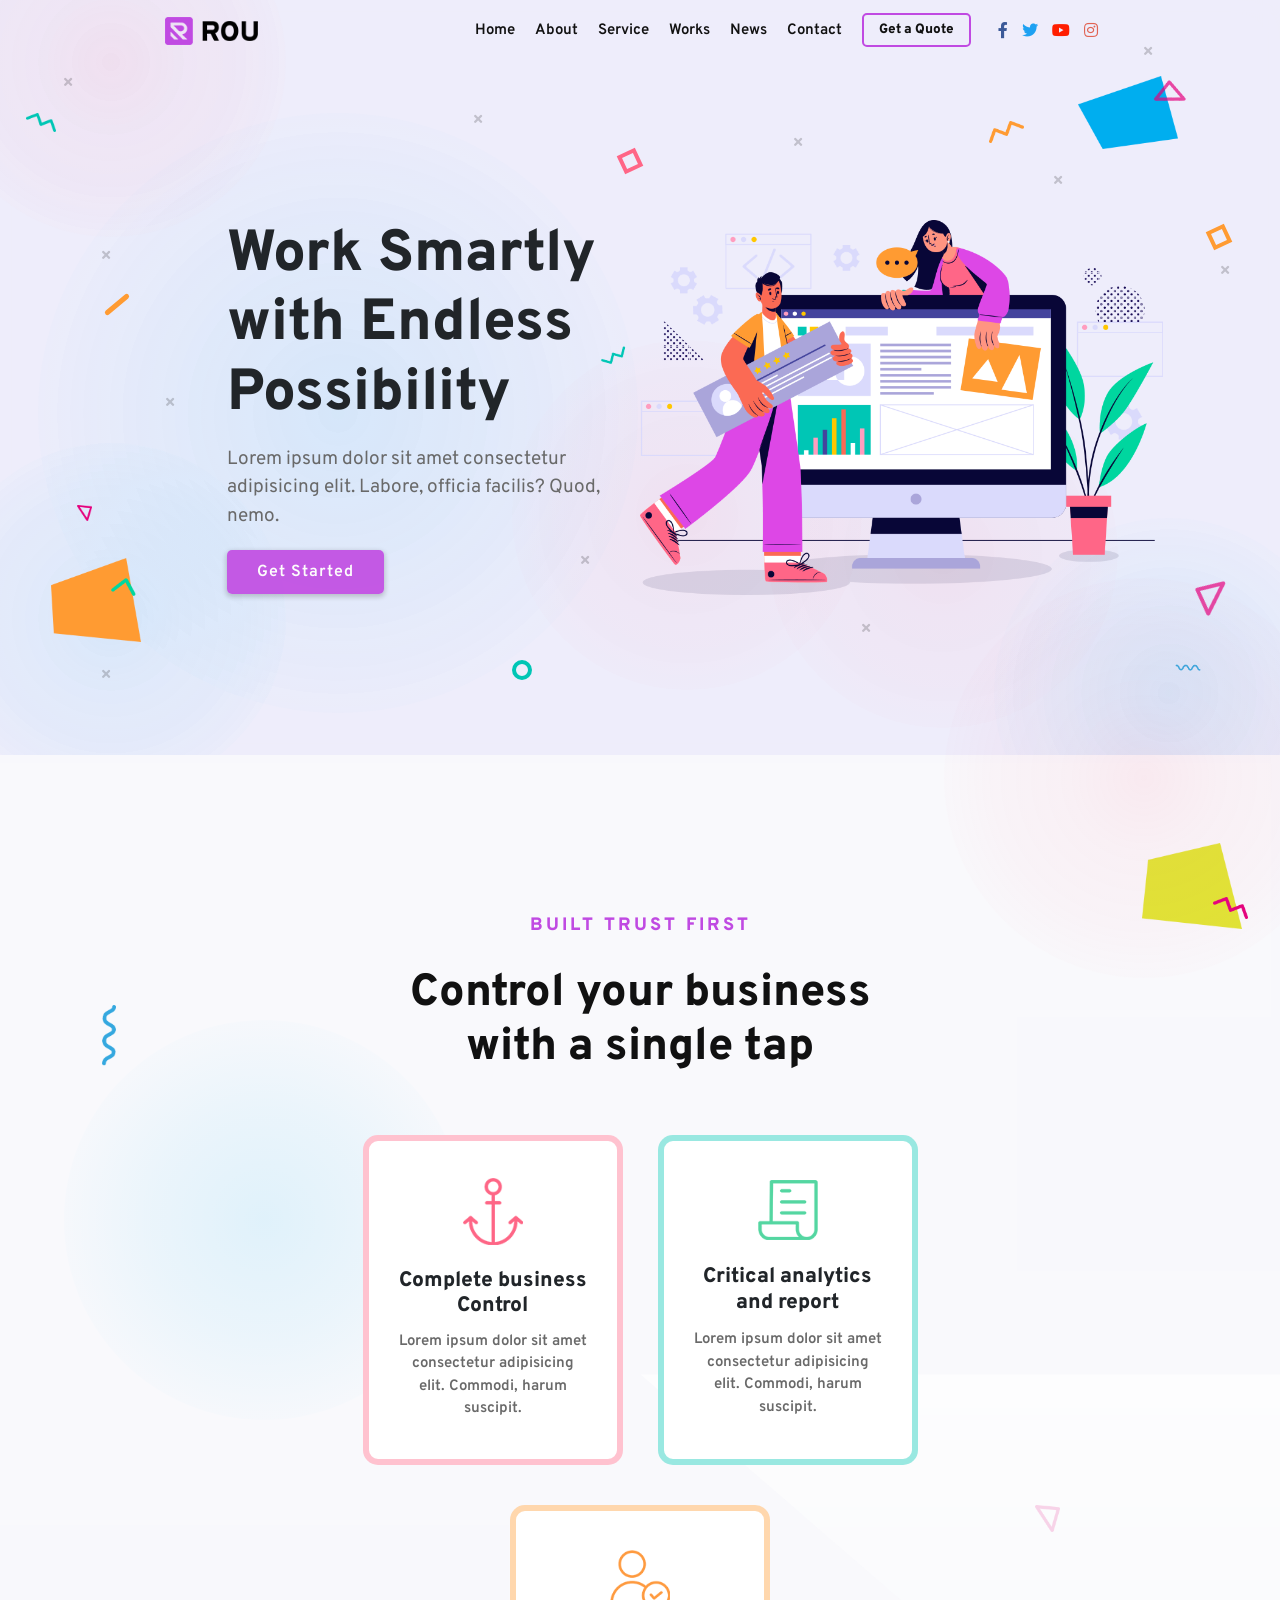
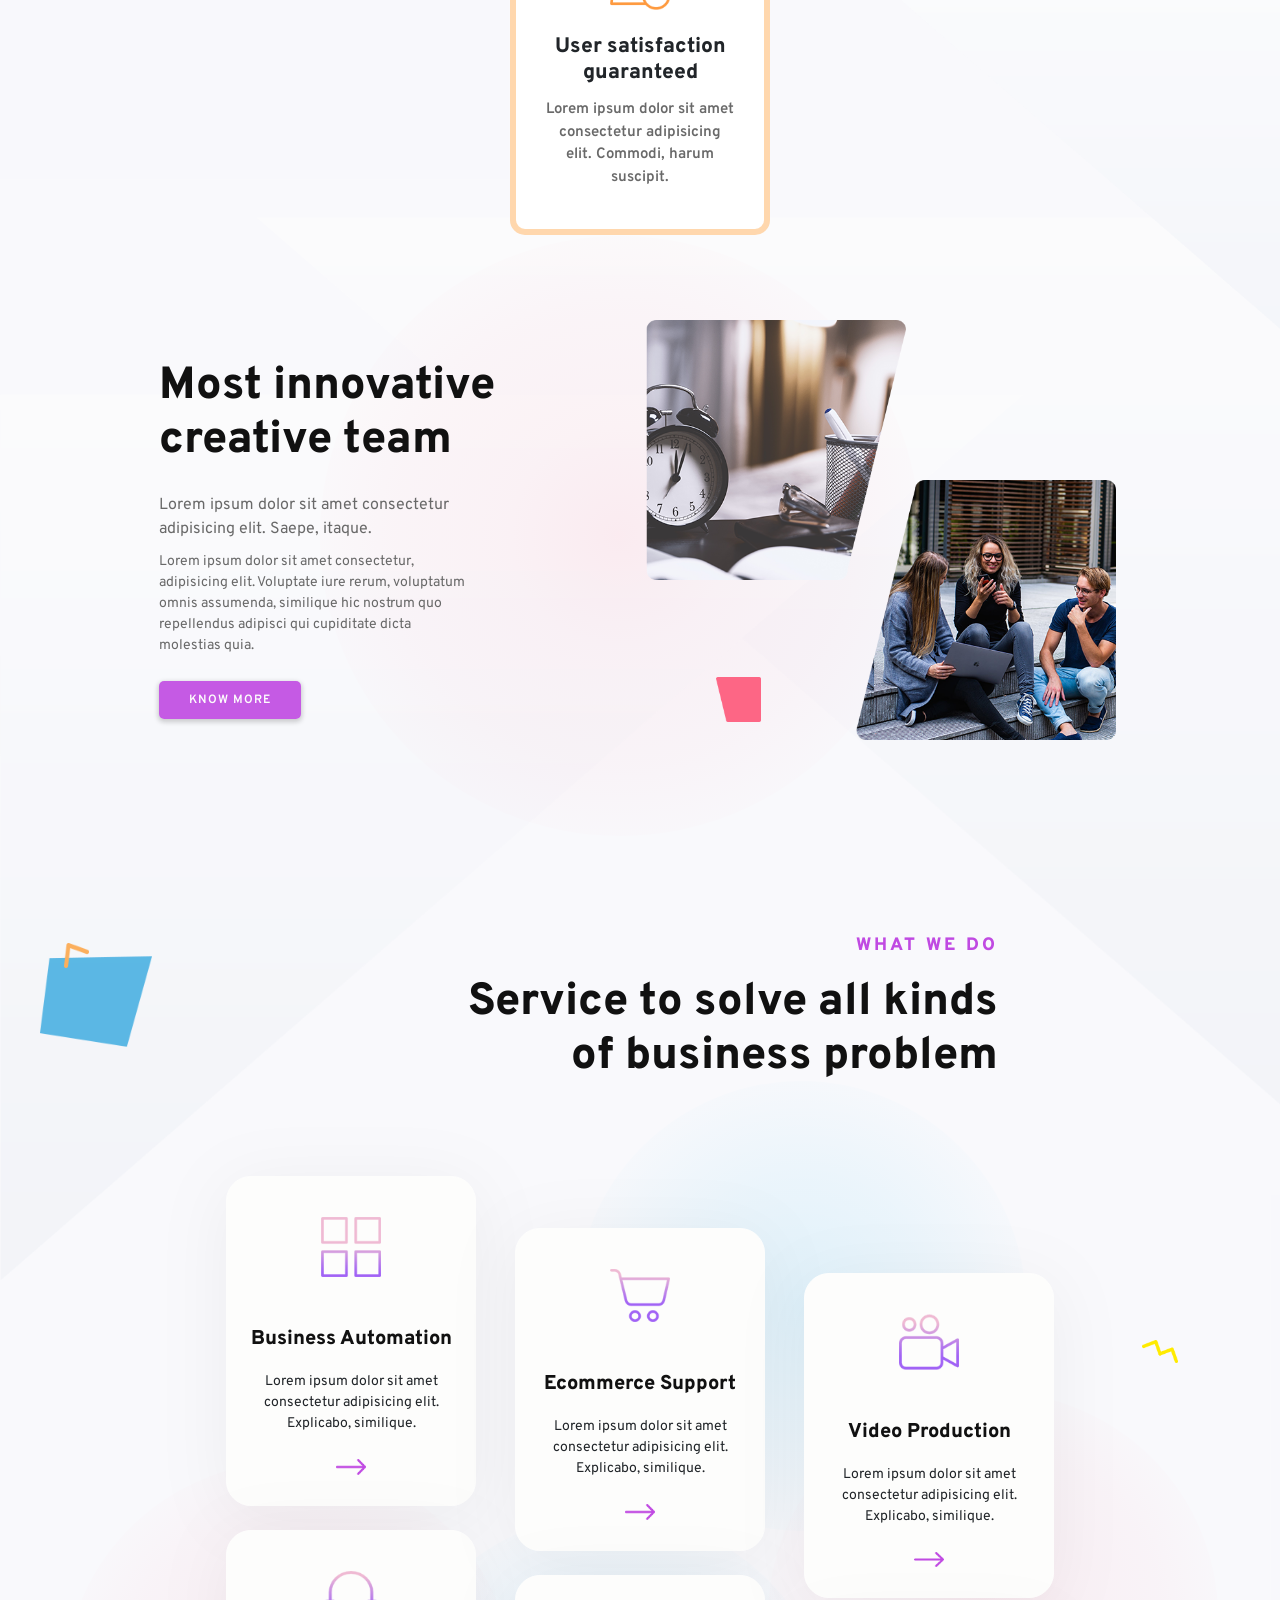
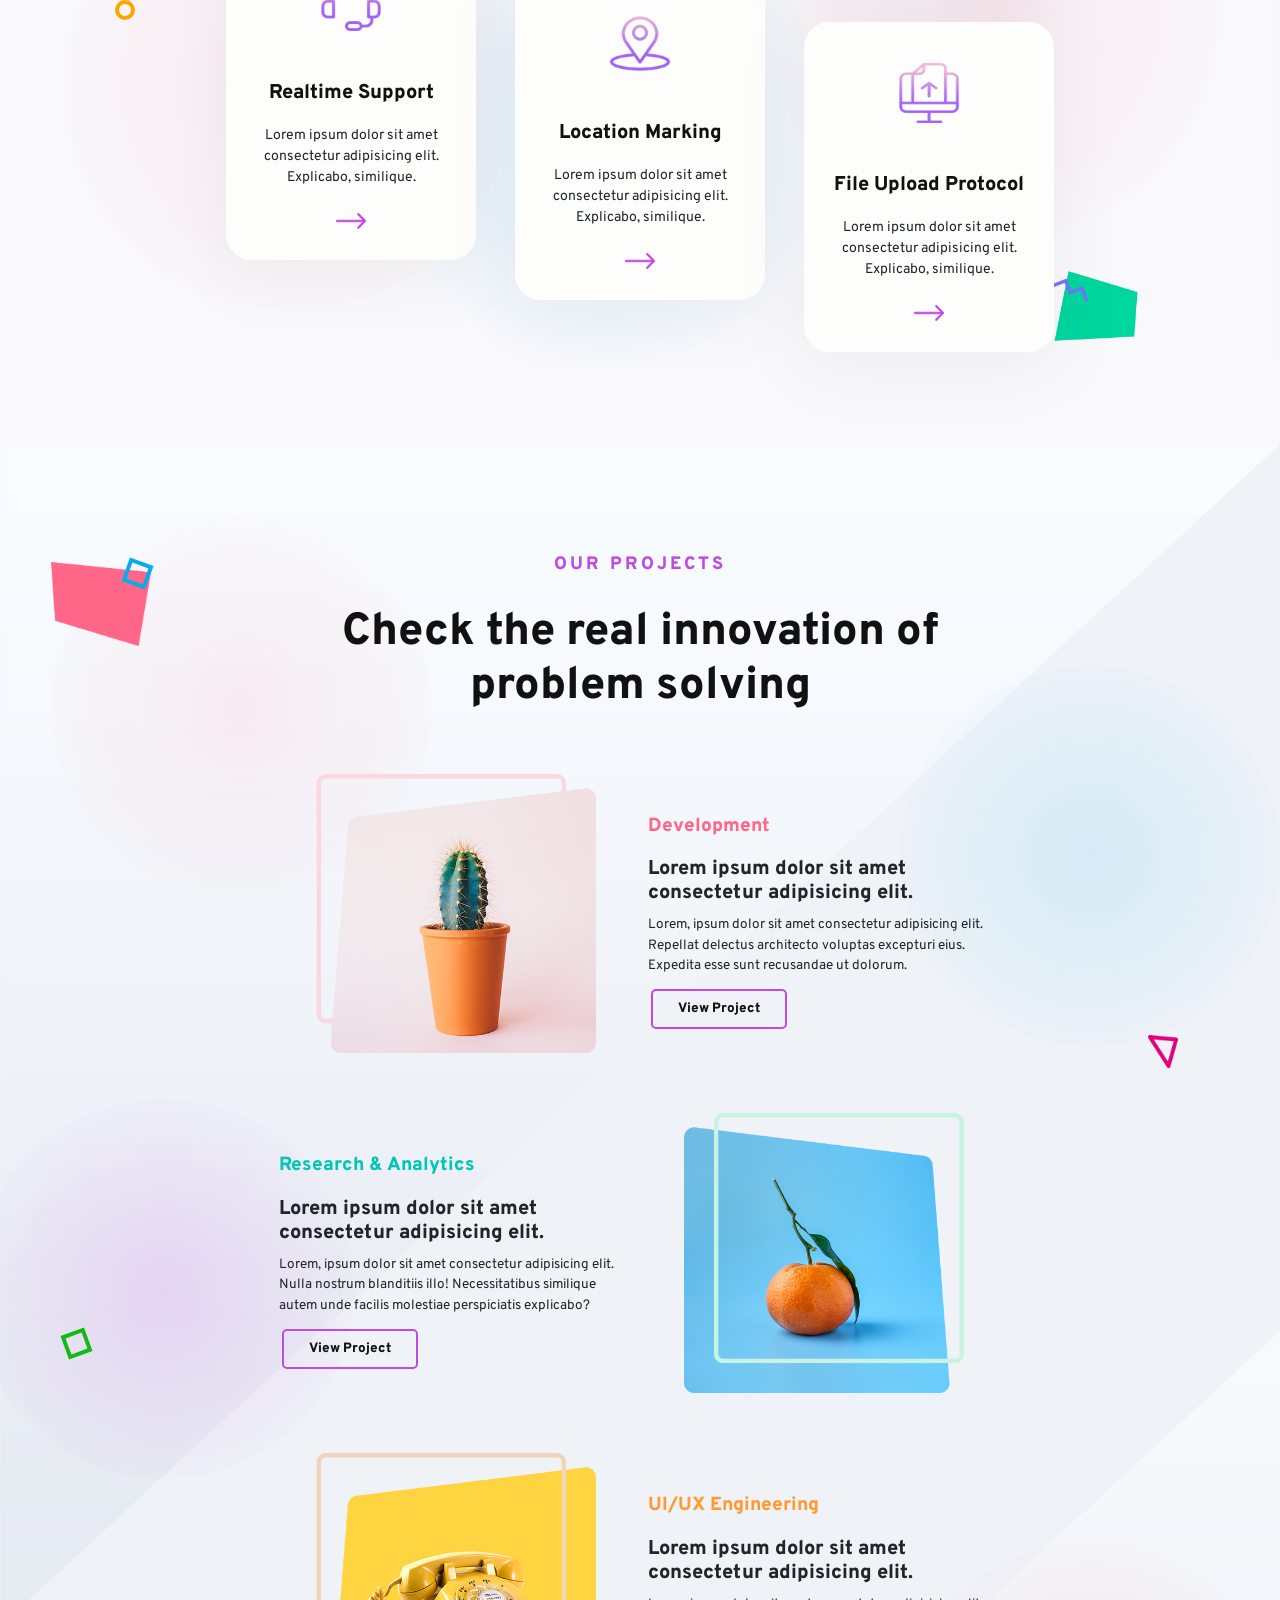
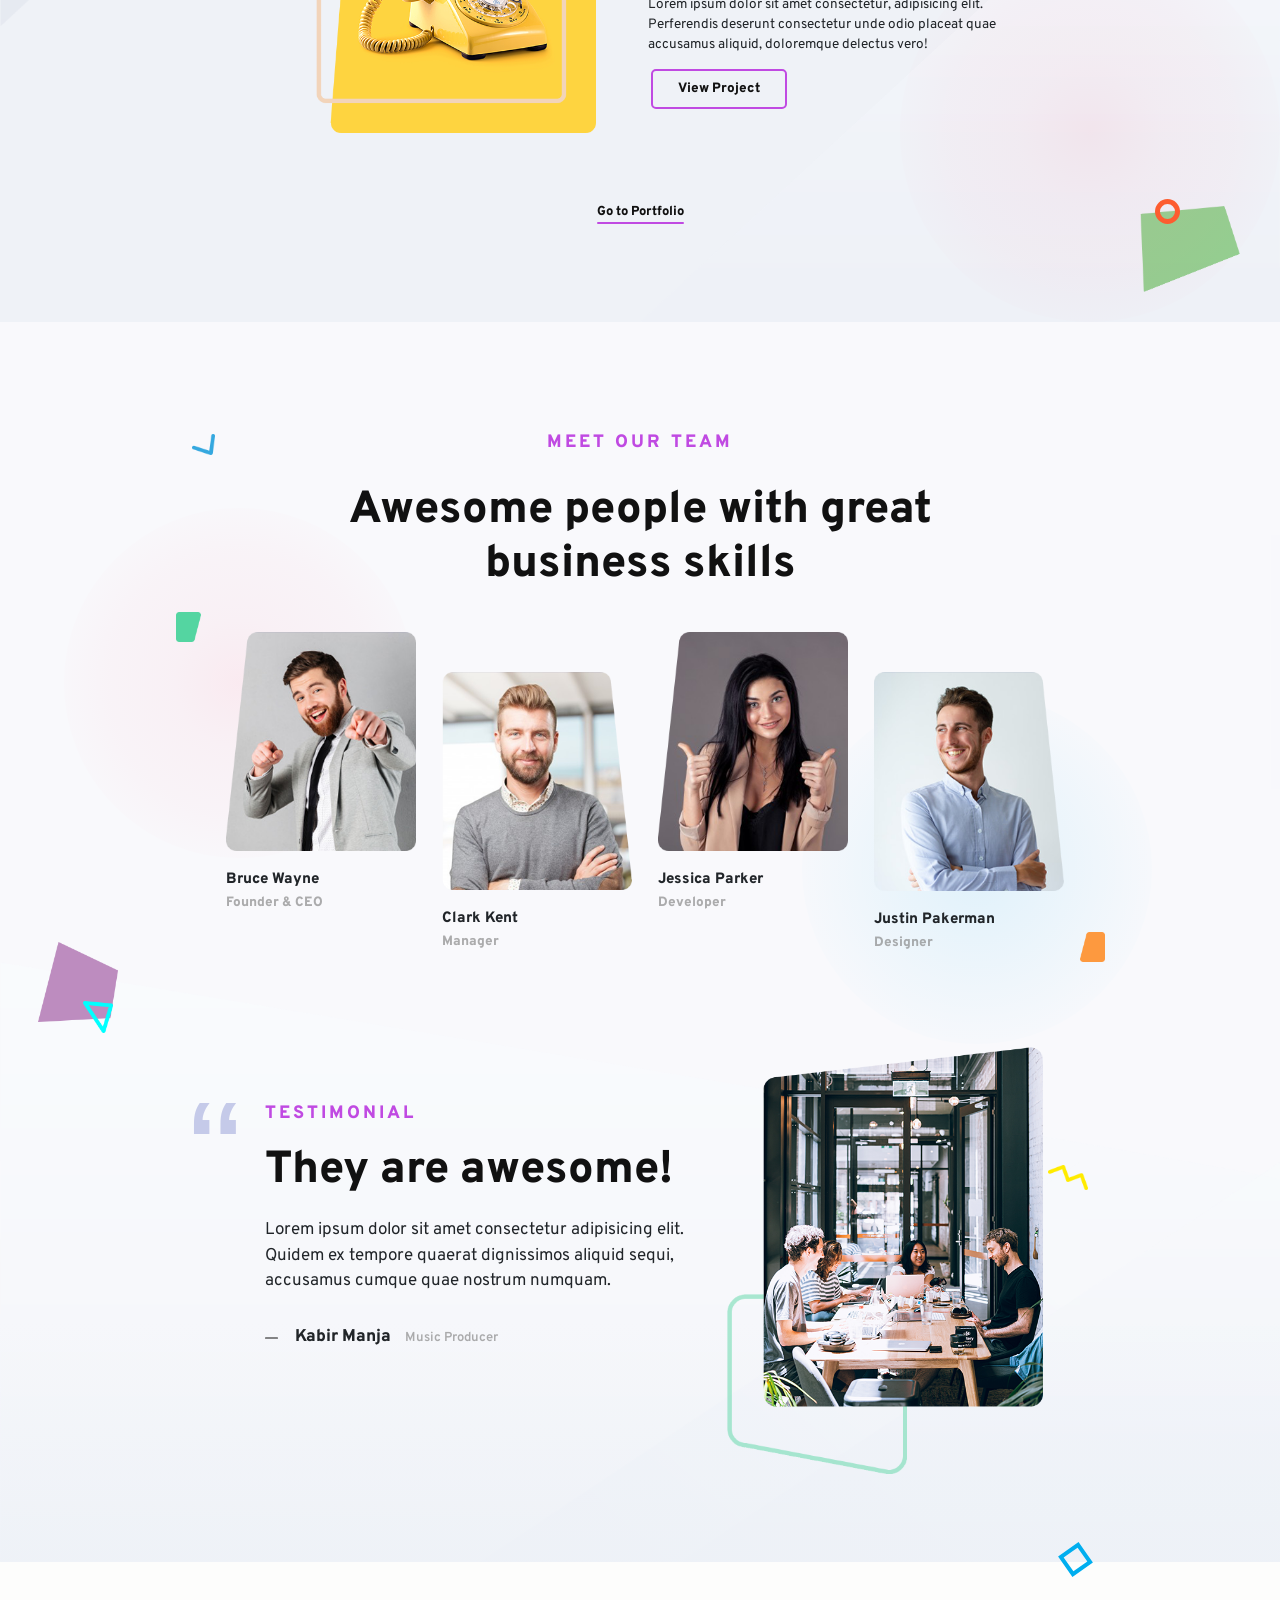
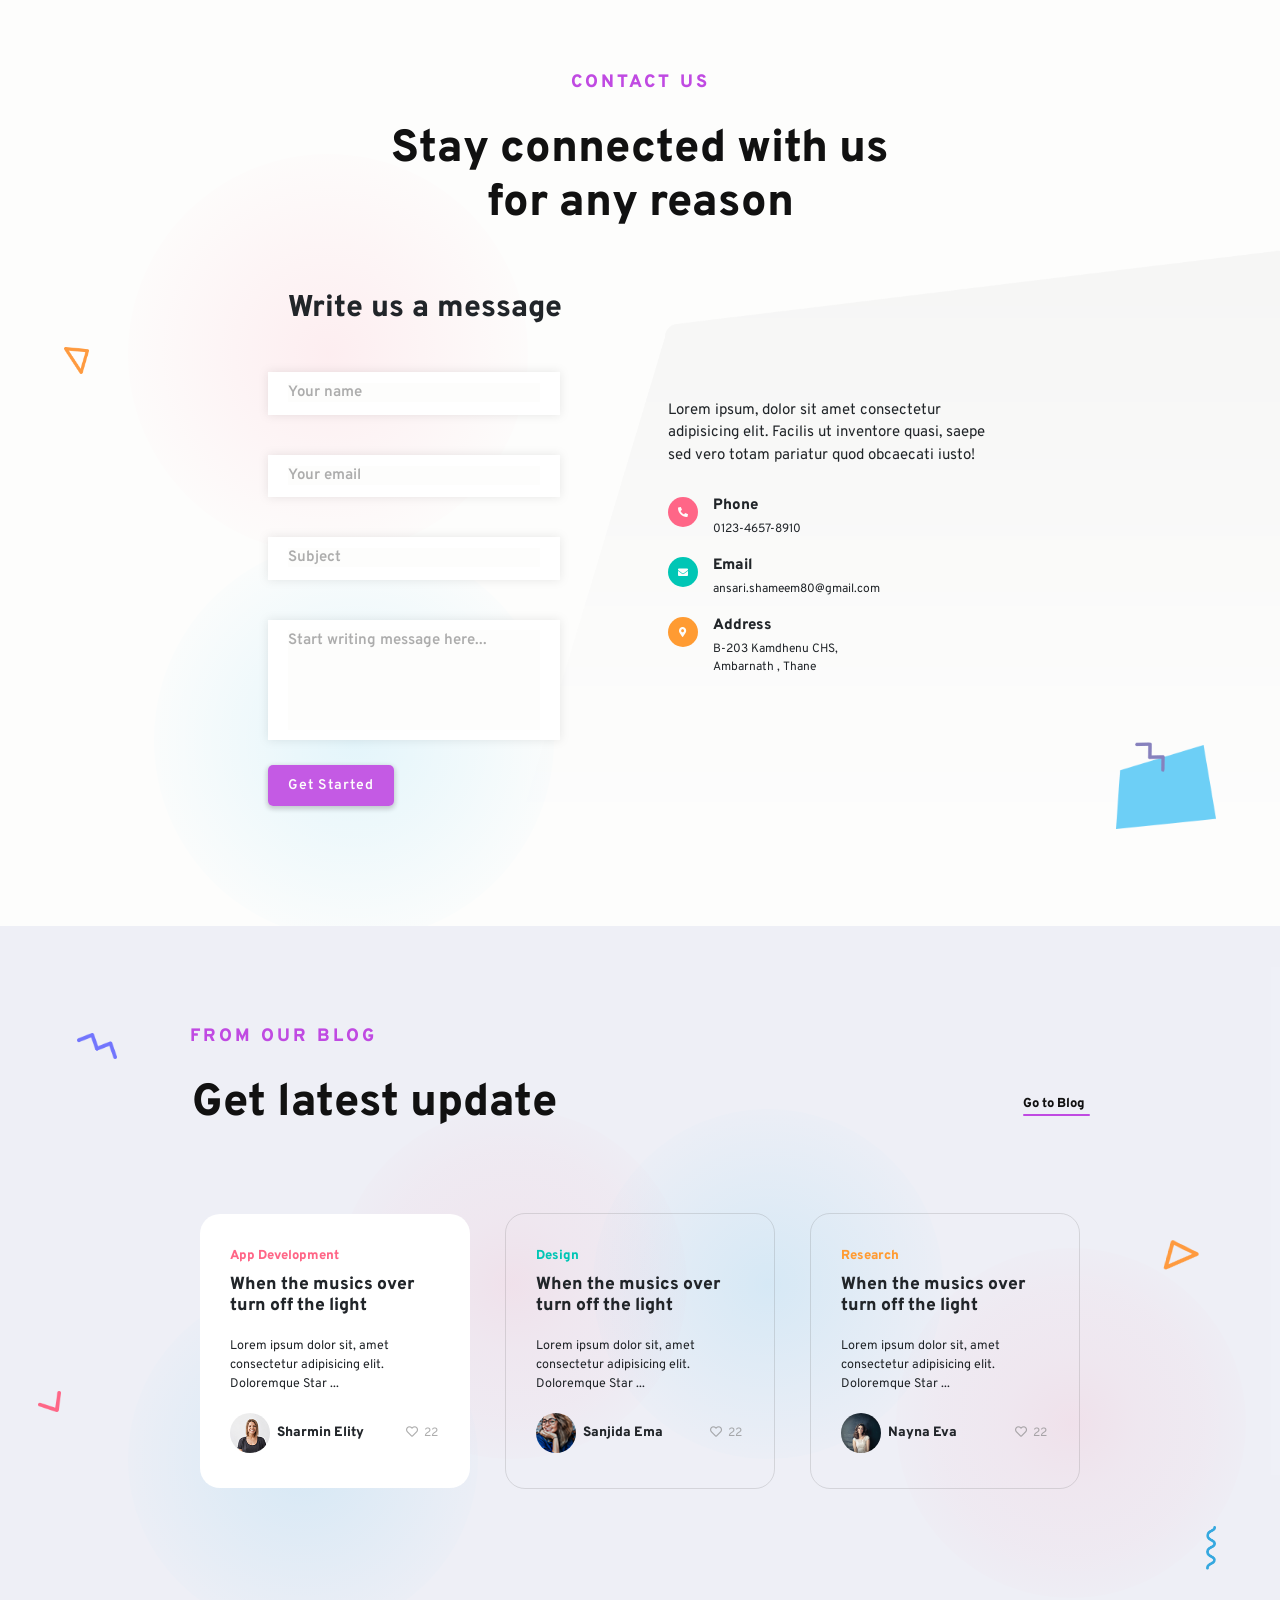
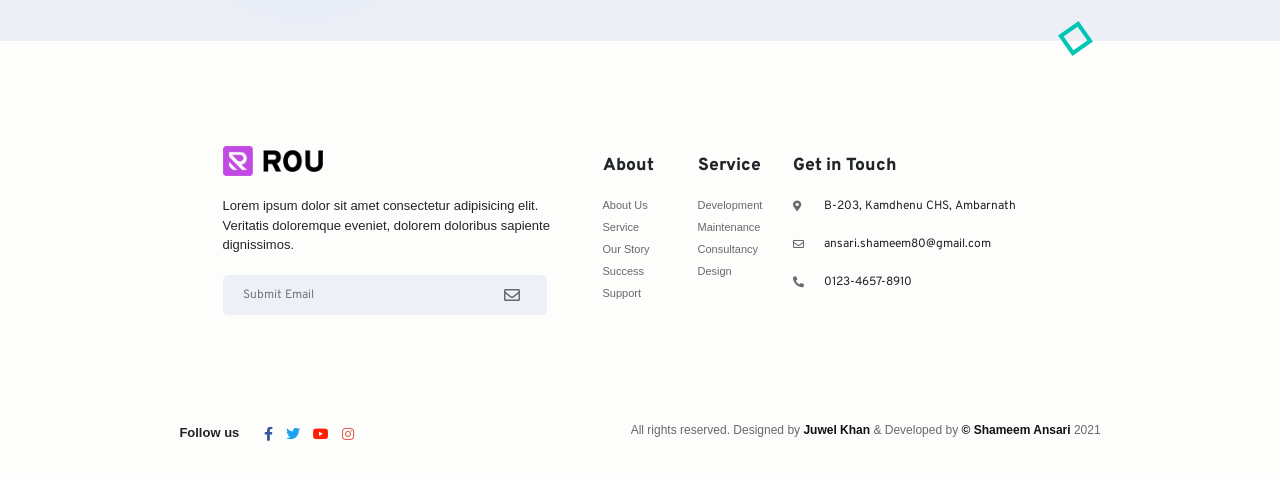
==== commit 1db33d0e: "Complete CSS" ====
--- a/index.html
+++ b/index.html
@@ -71,7 +71,7 @@
         <div class="hero row">
           <div class="col-md-6 col-lg-4 offset-lg-1 hero-left">
             <h1 class="hero-left-title">Work Smartly with Endless Possibility</h1>
-            <p class="hero-left-subtitle">Lorem ipsum dolor sit amet consectetur adipisicing elit. Veniam, dolorem.</p>
+            <p class="hero-left-subtitle">Lorem ipsum dolor sit amet consectetur adipisicing elit. Labore, officia facilis? Quod, nemo.</p>
             <a href="#" class="cta-btn2">Get Started</a>
           </div>
           <div class="col-md-6 col-lg-5 hero-right p-0">
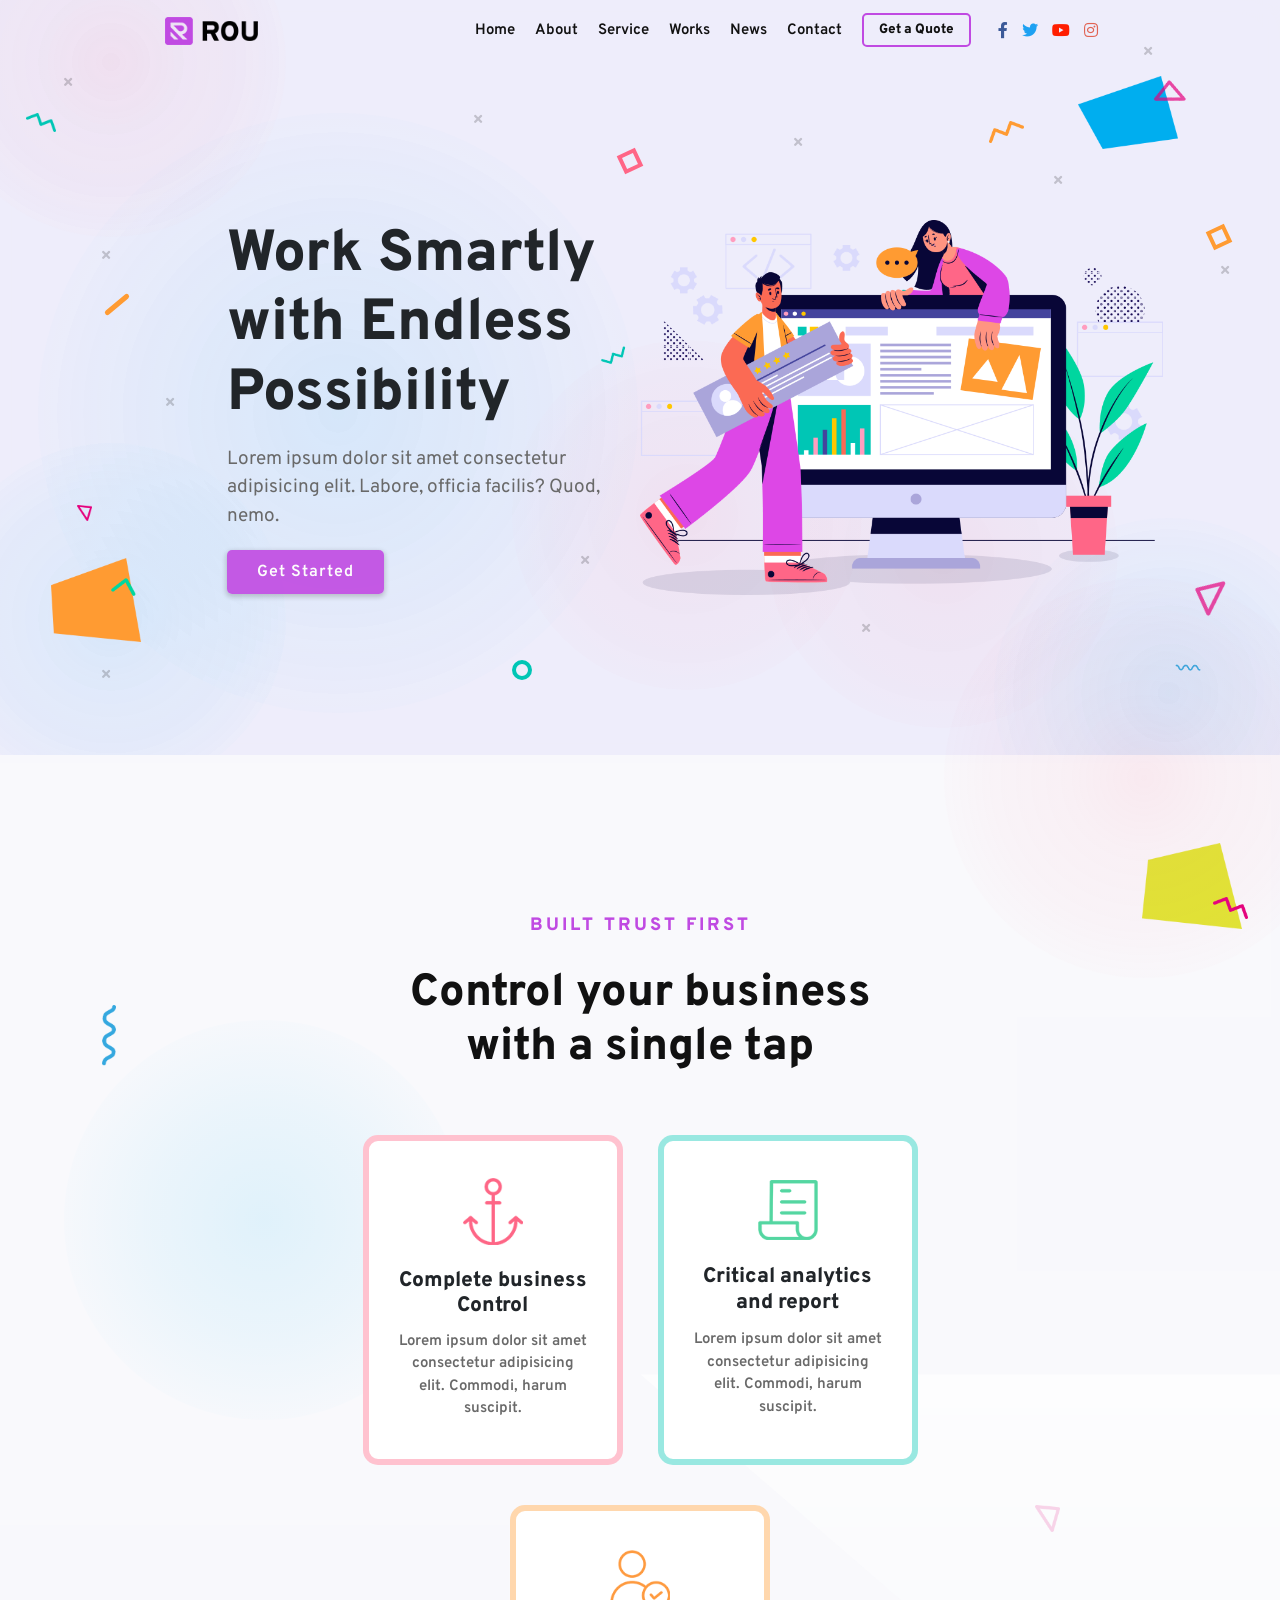
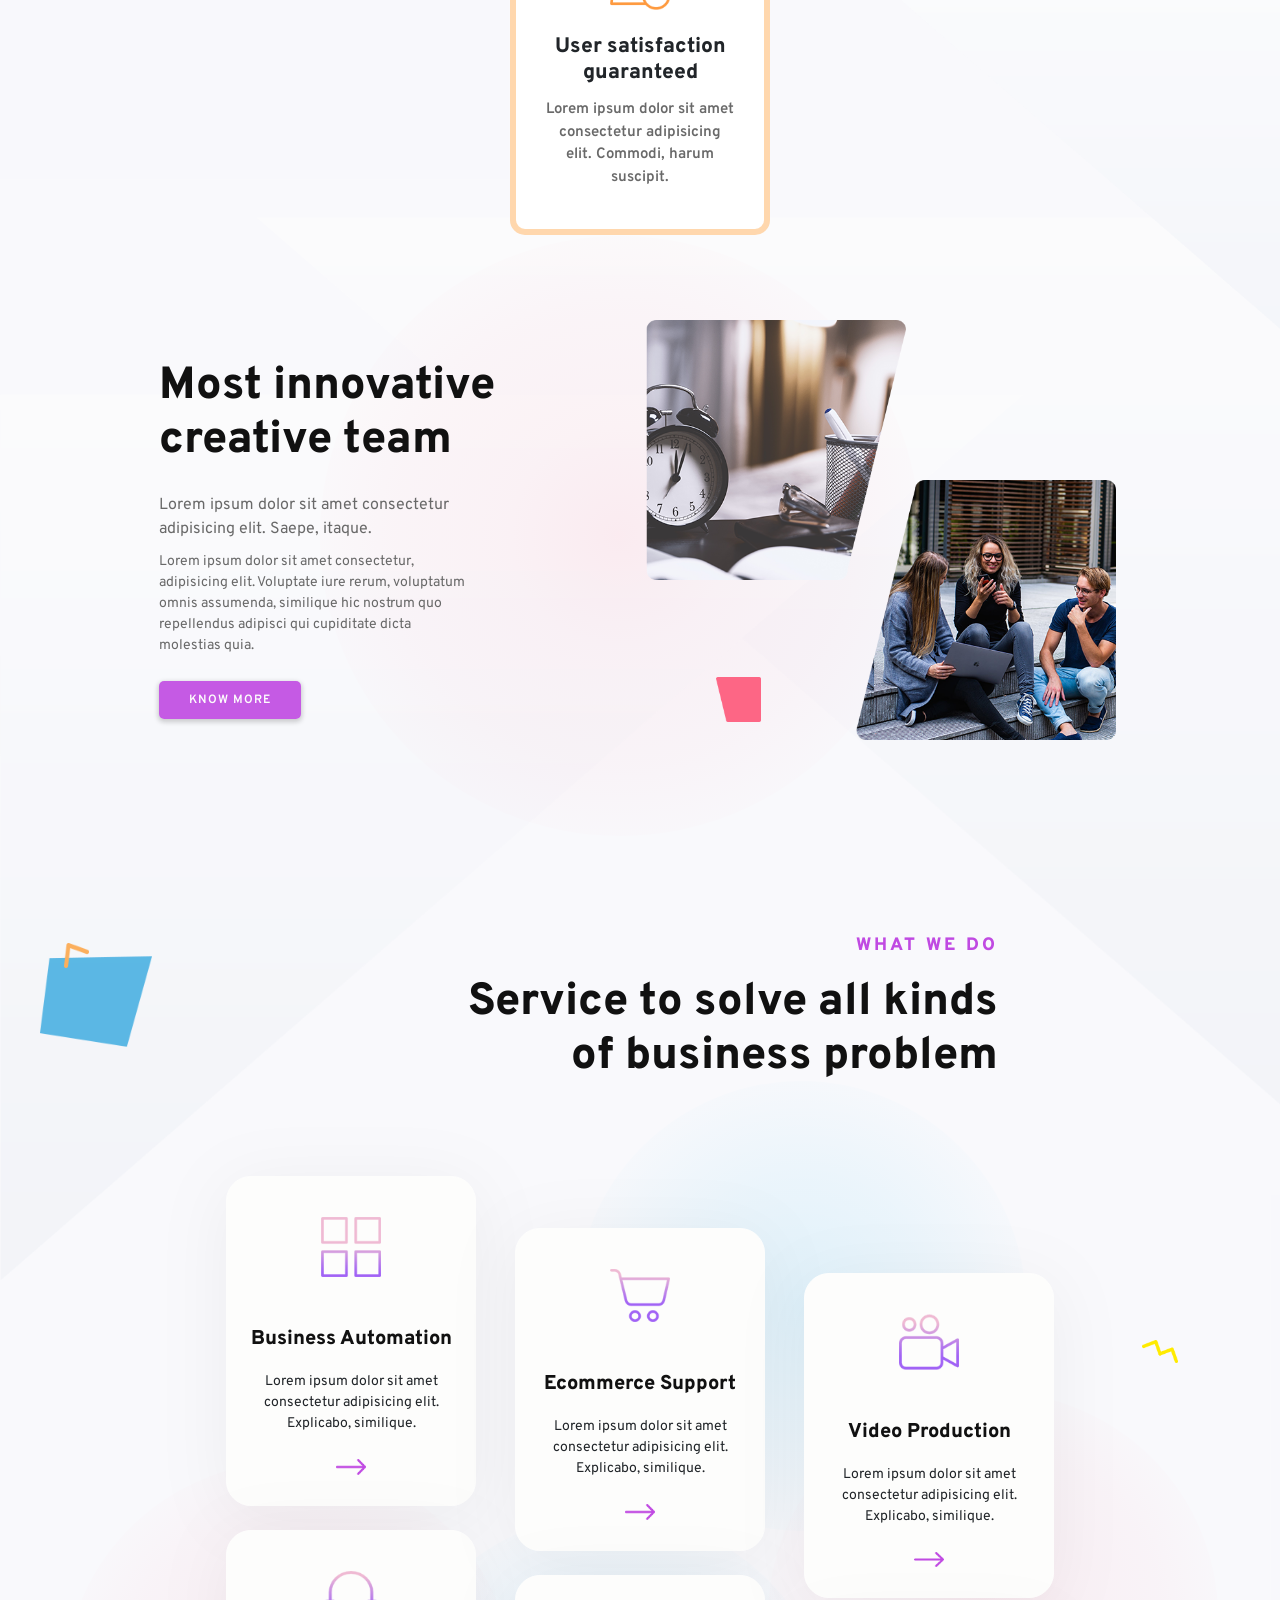
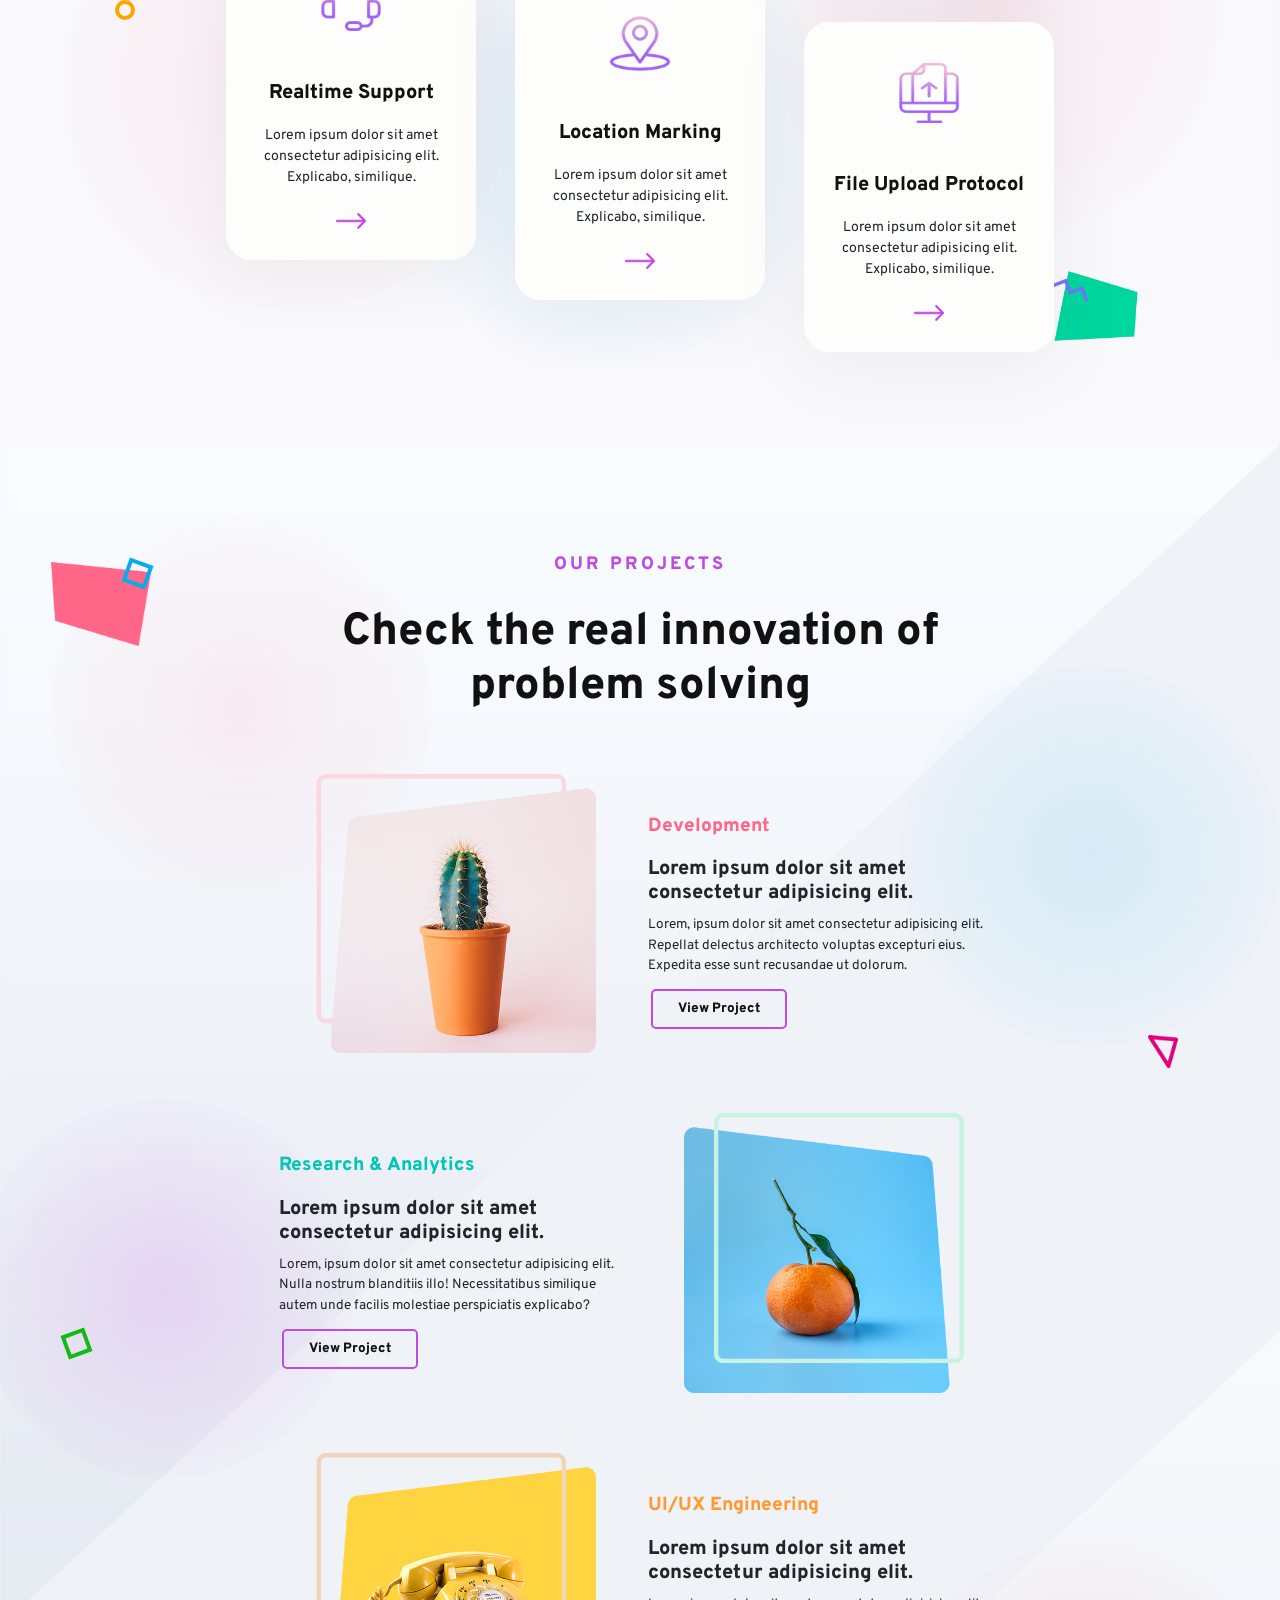
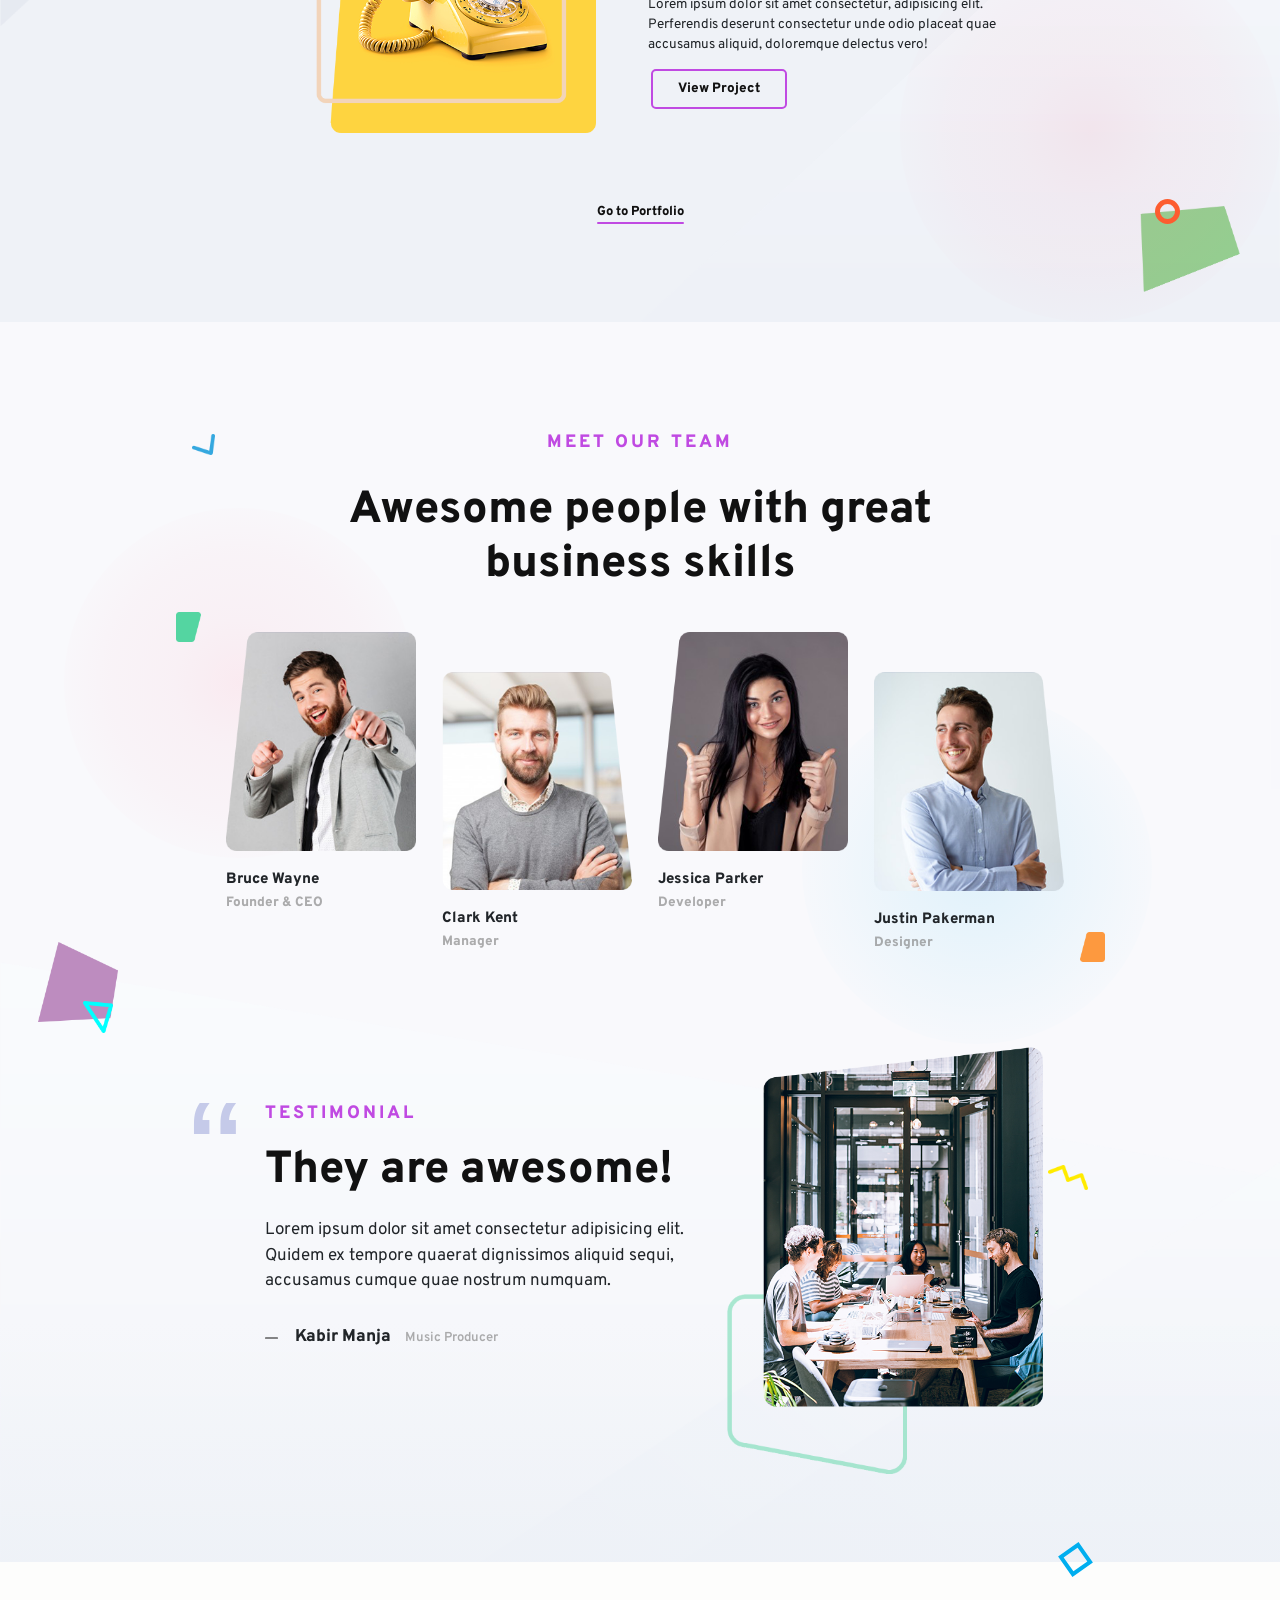
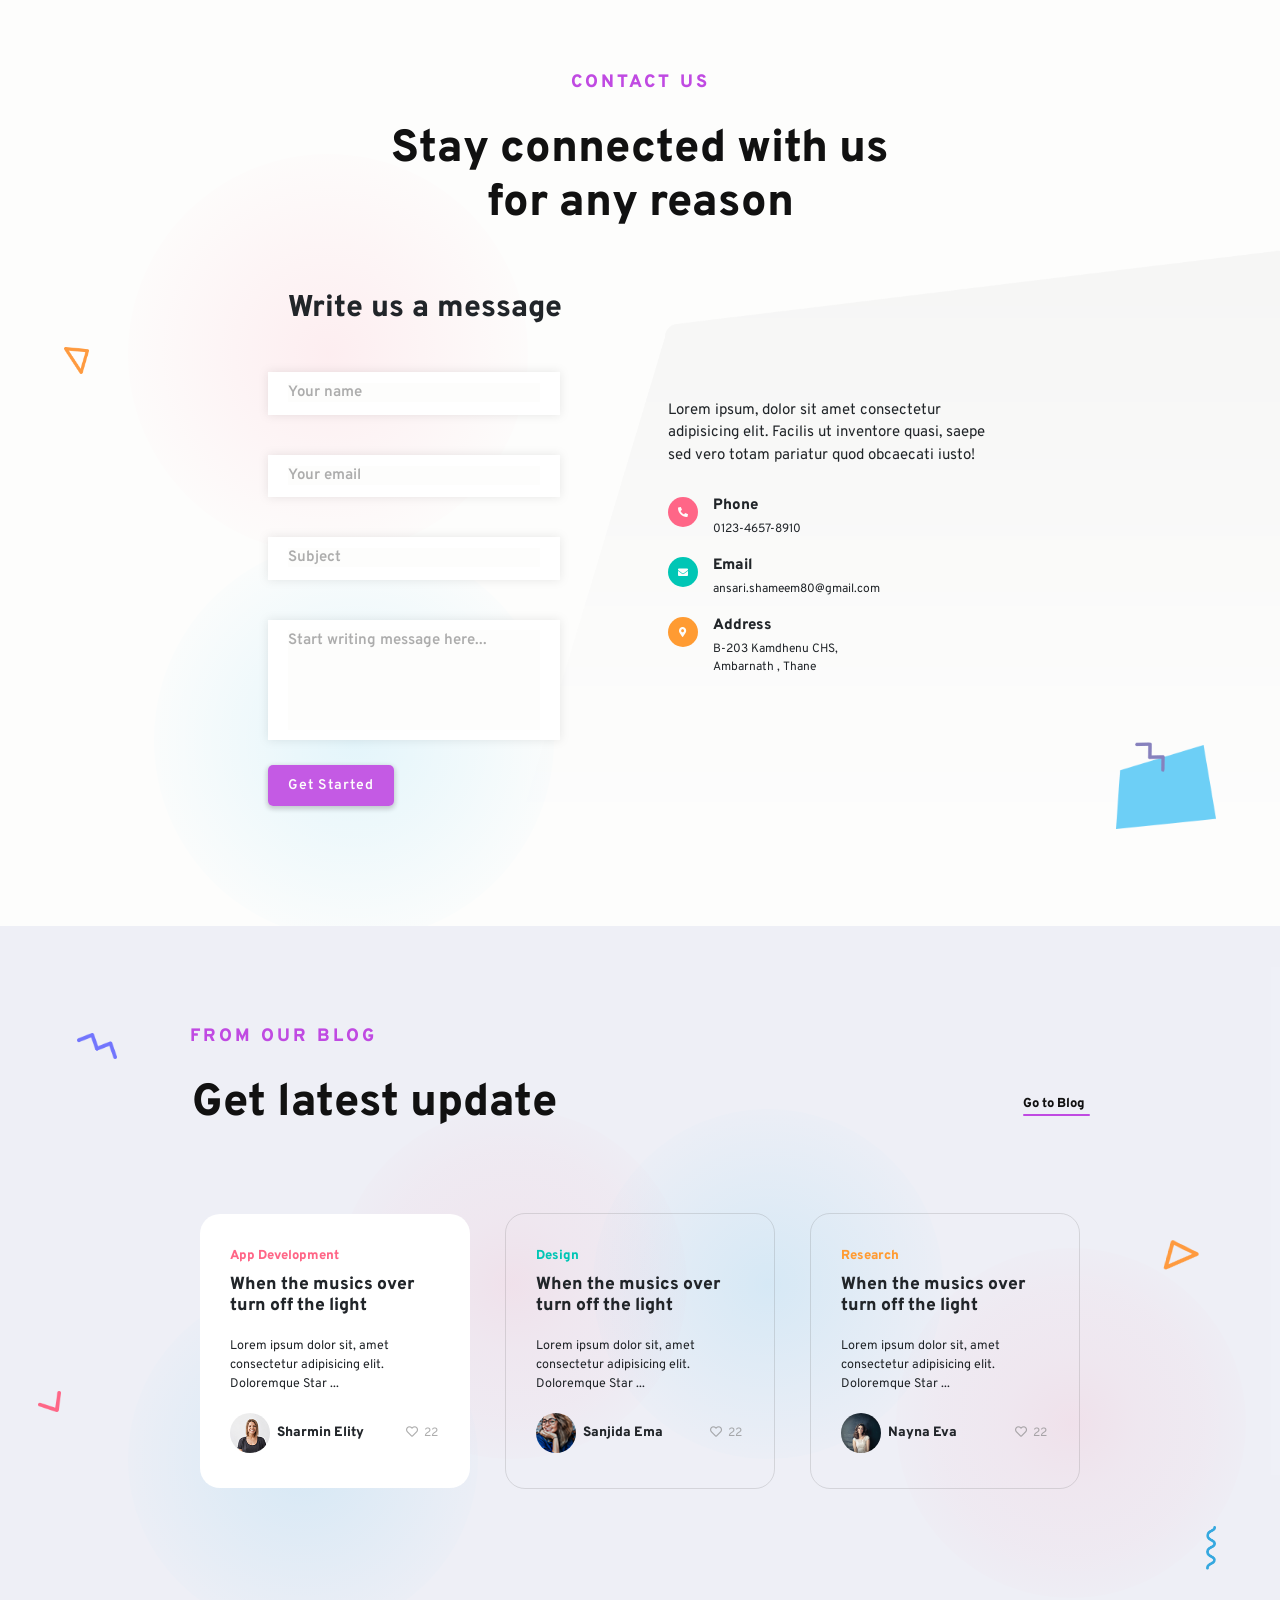
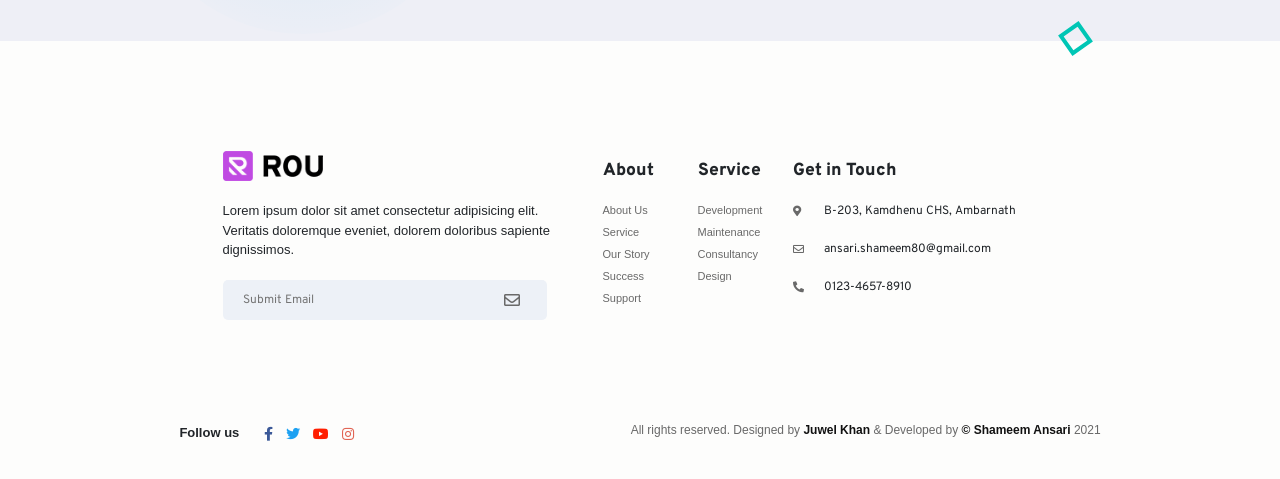
==== commit ed5c3327: "Completed Work" ====
--- a/index.html
+++ b/index.html
@@ -12,6 +12,12 @@
     <title>ROU</title>
   </head>
   <body>
+    <!-- Nav Button Top -->
+    <div class="top-btn">
+      <i class="fa fa-chevron-up"></i>
+    </div>
+    <!-- Nav Button Top -->
+
     <!-- Header -->
     <header class="header" id="home">
       <!-- Navbar -->
@@ -622,7 +628,10 @@
             </span>
           </div>
           <div class="footer-end-rights">
-            <p>All rights reserved. Designed by <span>Juwel Khan</span> &amp; Developed by <span>&copy; Shameem Ansari </span> 2021</p>
+            <p>
+              All rights reserved. Designed by <a href="https://dribbble.com/shots/14854354-Rou-Modern-Startup-and-Agency-Landing-Page-Free-Psd-Template" target="_blank">Juwel Khan</a> &amp; Developed by
+              <a href="https://instagram.com/shameemansari" target="_blank">&copy; Shameem Ansari </a> 2021
+            </p>
           </div>
         </div>
       </div>
--- a/assets/css/style.min.css
+++ b/assets/css/style.min.css
@@ -1 +1 @@
-*{margin:0;padding:0;-webkit-box-sizing:border-box;box-sizing:border-box;outline:none}html,body{scroll-behavior:smooth;overflow-x:hidden;font-size:10px;font-family:'Overpass', sans-serif;font-weight:400;background-color:rgba(237,238,246,0.2)}a{text-decoration:none}ul{padding:0;list-style:none}img{max-width:100%;height:auto}.purple-title{margin:10px 0;color:#c04ae2;font-size:1.8rem;font-weight:800;text-transform:uppercase;letter-spacing:3px}@media screen and (max-width: 767px){.purple-title{font-size:1.5rem}}.black-title,.service-column .card-title{color:#111;font-size:4.5rem;font-weight:800;margin:2rem auto}@media screen and (max-width: 1023px){.black-title,.service-column .card-title{font-size:3.2rem}}@media screen and (max-width: 767px){.black-title,.service-column .card-title{font-size:2.7rem}}.header .cta-btn1,.work .problem-main .cta-btn1{color:#111;display:inline-block;padding:0.5rem 1.5rem;margin:3px;font-size:1.35rem;text-align:center;font-weight:800;border-radius:5px;border:2px solid #c04ae2}.header .cta-btn1:hover,.work .problem-main .cta-btn1:hover{color:#fdfdfc;-webkit-transition:all 0.3s ease-in-out;transition:all 0.3s ease-in-out;background-color:#c04ae2}.hero-left .cta-btn2,.team-left .cta-btn2,.contact-content-left .cta-btn2{color:#fdfdfc;display:inline-block;padding:1rem 3rem;font-size:1.6rem;text-align:center;font-weight:600;border-radius:5px;letter-spacing:1px;text-transform:capitalize;background-color:rgba(192,74,226,0.9);-webkit-box-shadow:0 2px 5px 1px rgba(17,17,17,0.2);box-shadow:0 2px 5px 1px rgba(17,17,17,0.2)}.hero-left .cta-btn2:hover,.team-left .cta-btn2:hover,.contact-content-left .cta-btn2:hover{background-color:#c04ae2}.work .sub-text-1,.blog-title-sub .sub-title{display:inline-block;position:relative;color:#111;font-size:1.3rem;font-weight:800}.work .sub-text-1::after,.blog-title-sub .sub-title::after{content:'';position:absolute;left:0;width:100%;bottom:-2px;height:2px;border-radius:10px;background-color:#c04ae2}.header{height:100%;width:100%;position:relative;overflow:hidden}.header .navbar{padding:1rem}.header .navbar.show{background-color:rgba(237,238,246,0.9);-webkit-backdrop-filter:blur(1rem);backdrop-filter:blur(1rem)}.header .navbar>.container{max-width:950px}.header .navbar-brand img{height:28px}.header .navbar-toggler{border:none;-webkit-box-shadow:none;box-shadow:none}.header .navbar-toggler-icon{font-size:1.8rem}.header .nav-item{margin:5px}.header .nav-link{color:#111;text-transform:capitalize;font-weight:600;font-size:1.5rem}.header .nav-link:not(.active){color:#111}.header .cta-btn1{margin-top:0}.header .icons{margin:auto 10px;display:-webkit-box;display:-ms-flexbox;display:flex;-webkit-box-pack:center;-ms-flex-pack:center;justify-content:center;-webkit-box-align:center;-ms-flex-align:center;align-items:center}.header .icons-item{margin:5px 7px}@media screen and (max-width: 767px){.header .icons-item{margin:1rem 1.5rem}}.header .icons-link .fab{font-size:1.6rem}.header .icons-link .fab.fb{color:#3b5998}.header .icons-link .fab.tw{color:#1da1f2}.header .icons-link .fab.yt{color:#ff1e00}.header .icons-link .fab.ig{color:#e16353}.hero{min-height:75.5rem;padding:6rem 2rem 0;display:-webkit-box;display:-ms-flexbox;display:flex;-webkit-box-pack:center;-ms-flex-pack:center;justify-content:center;-webkit-box-align:center;-ms-flex-align:center;align-items:center}@media screen and (max-width: 767px){.hero{-webkit-box-orient:vertical;-webkit-box-direction:normal;-ms-flex-direction:column;flex-direction:column;-webkit-box-pack:space-evenly;-ms-flex-pack:space-evenly;justify-content:space-evenly;min-height:100vh}}.hero>*{z-index:2}.hero-left{padding:1rem 0.5rem;display:-webkit-box;display:-ms-flexbox;display:flex;-webkit-box-orient:vertical;-webkit-box-direction:normal;-ms-flex-direction:column;flex-direction:column;-webkit-box-pack:center;-ms-flex-pack:center;justify-content:center;-webkit-box-align:start;-ms-flex-align:start;align-items:flex-start}@media screen and (max-width: 767px){.hero-left{-webkit-box-align:center;-ms-flex-align:center;align-items:center;text-align:center}}.hero-left-title{font-size:5.8rem;font-weight:800}@media screen and (max-width: 767px){.hero-left-title{font-size:4.8rem}}@media screen and (max-width: 480px){.hero-left-title{font-size:3rem}}.hero-left-subtitle{font-size:1.9rem;color:dimgray;margin:10px 0 20px}@media screen and (max-width: 767px){.hero-left-subtitle{font-size:2rem}}@media screen and (max-width: 480px){.hero-left-subtitle{font-size:1.5rem}}@media screen and (max-width: 767px){.hero-left .cta-btn2{font-size:1.2rem}}.hero-right img{max-height:500px}.element{height:100%;width:100%;position:absolute;top:0;left:0;background:rgba(235,234,250,0.8);-webkit-backdrop-filter:blur(20px);backdrop-filter:blur(20px)}.element .zigzag{position:absolute;height:auto}.element .zigzag:nth-child(1){top:15%;left:2%;width:30px}.element .zigzag:nth-child(2){top:46%;left:47%;width:25px;-webkit-transform:rotate(125deg);transform:rotate(125deg)}.element .zigzag:nth-child(3){top:16%;right:20%;width:35px}.element .curve{position:absolute;bottom:10%;right:7%;height:25px;-webkit-transform:rotate(90deg);transform:rotate(90deg)}.element .shape{position:absolute;height:auto}.element .shape-1{width:100px;top:10%;right:8%}.element .shape-2{width:90px;bottom:15%;left:4%}.element .line{height:5px;width:30px;position:absolute;top:40%;left:8%;-webkit-transform:rotate(-40deg);transform:rotate(-40deg);background-color:#ff9b32;border-radius:10px}.element .star{position:absolute;font-size:1.2rem;color:rgba(17,17,17,0.2)}.element .star-1{top:10%;left:5%}.element .star-2{top:33%;left:8%}.element .star-3{bottom:10%;left:8%}.element .star-4{top:15%;left:37%}.element .star-5{top:18%;left:62%}.element .star-6{top:23%;right:17%}.element .star-7{top:6%;right:10%}.element .star-8{top:35%;right:4%}.element .star-9{bottom:25%;right:54%}.element .star-10{bottom:16%;right:32%}.element .star-11{bottom:46%;left:13%}.element .circle{height:350px;width:350px;border-radius:50%;position:absolute;z-index:-2}.element .circle-pink1{top:-15%;left:-5%;background:radial-gradient(rgba(255,102,135,0.1), rgba(255,102,135,0.06), rgba(255,102,135,0.04), transparent 80%)}.element .circle-pink2{top:50%;left:60%;background:radial-gradient(rgba(255,102,135,0.1), rgba(255,102,135,0.06), rgba(255,102,135,0.04), transparent 80%)}.element .circle-pink3{top:45%;left:40%;background:radial-gradient(rgba(255,102,135,0.1), rgba(255,102,135,0.06), rgba(255,102,135,0.04), transparent 80%)}.element .circle-blue1{height:60rem;width:60rem;top:15%;left:3%;background:radial-gradient(rgba(0,174,239,0.1), rgba(0,174,239,0.05), transparent 80%)}.element .circle-blue2{bottom:-15%;right:-5%;background:radial-gradient(rgba(0,174,239,0.1), rgba(0,174,239,0.05), transparent 80%)}.element .circle-blue3{bottom:-5%;left:-5%;background:radial-gradient(rgba(0,174,239,0.1), rgba(0,174,239,0.06), rgba(0,174,239,0.04), transparent 80%)}.element .circle-purple{top:-10%;right:-5%;background:radial-gradient(rgba(192,74,226,0.1), rgba(192,74,226,0.06), ba(#c04ae2, 0.04), transparent 80%)}.element .ring{height:20px;width:20px;border-radius:50%;position:absolute;bottom:10%;left:40%;border:4px solid #00c6b5;background-color:transparent}.element .square{height:20px;width:20px;position:absolute;background-color:transparent;-webkit-transform:rotate(-25deg);transform:rotate(-25deg)}.element .square-1{top:20%;right:50%;border:4px solid #ff6687}.element .square-2{top:30%;right:4%;border:4px solid #ff9b32}.element .triangle{position:absolute}.element .triangle-1{width:15px;bottom:31%;left:6%}.element .triangle-2{width:30px;bottom:19%;right:4%;opacity:0.7;-webkit-transform:rotate(-120deg);transform:rotate(-120deg)}.element .triangle-3{width:25px;top:11%;right:7.5%;opacity:0.7;-webkit-transform:rotate(-57deg);transform:rotate(-57deg)}.element .arrow{position:absolute;width:25px;bottom:21%;left:8.7%}.about{min-height:75rem;width:100%;padding:15rem 0;position:relative}@media screen and (max-width: 767px){.about{padding:5rem 0}}.about .styleelement{z-index:1}.about *:not(.styleelement){z-index:2}.about-bg{position:absolute;z-index:-1 !important}.about-bg1{top:35%;width:60%;right:-10%;z-index:1 !important}@media screen and (max-width: 1023px){.about-bg1{width:100%;right:0}}.about-bg2{top:60%;width:85%;right:-5%}@media screen and (max-width: 1023px){.about-bg2{width:100%;right:0}}.about-bg3{left:0;top:70%;z-index:-1;width:80%}@media screen and (max-width: 1023px){.about-bg3{width:100%}}.about .circle{height:400px;width:400px;border-radius:50%;position:absolute;z-index:1}.about .circle-pink1{top:-10%;right:-5%;background:radial-gradient(rgba(255,102,135,0.1), rgba(255,102,135,0.06), rgba(255,102,135,0.04), transparent 80%)}.about .circle-pink2{height:600px;width:600px;bottom:5%;left:25%;background:radial-gradient(rgba(255,102,135,0.1), rgba(255,102,135,0.06), rgba(255,102,135,0.04), transparent 80%)}.about .circle-blue1{top:15%;left:5%;background:radial-gradient(rgba(0,174,239,0.1), rgba(0,174,239,0.06), transparent 80%)}.about .shape{position:absolute;top:5%;right:3%;width:100px}.about .curve{position:absolute;top:250px;left:8%;width:14px}@media screen and (max-width: 767px){.about .curve{width:8px}}.about .zigzag{width:35px;position:absolute;top:8%;right:2.5%}.about .triangle{position:absolute;top:750px;width:25px;opacity:0.4;right:220px}.about-title{width:50%;margin:0 auto;text-align:center}@media screen and (max-width: 767px){.about-title{width:80%}}.about .business{padding:20px;max-width:80%;margin:0 auto;-webkit-box-pack:center;-ms-flex-pack:center;justify-content:center;-webkit-box-align:center;-ms-flex-align:center;align-items:center}@media screen and (max-width: 767px){.about .business{max-width:100%;padding:0}}.about .business .card{min-height:33rem;max-width:26rem;margin:20px 10px;border-radius:15px;padding:20px}@media screen and (max-width: 767px){.about .business .card{min-height:30rem;max-width:24rem}}.about .business .card.border-pink{border:6px solid rgba(255,102,135,0.4)}.about .business .card.border-green{border:6px solid rgba(0,198,181,0.4)}.about .business .card.border-orange{border:6px solid rgba(255,155,50,0.4)}.about .business .card-body{display:-webkit-box;display:-ms-flexbox;display:flex;-webkit-box-orient:vertical;-webkit-box-direction:normal;-ms-flex-direction:column;flex-direction:column;-webkit-box-align:center;-ms-flex-align:center;align-items:center;-webkit-box-pack:space-evenly;-ms-flex-pack:space-evenly;justify-content:space-evenly;text-align:center}.about .business .card-img{max-width:60px;margin-bottom:1.5rem}@media screen and (max-width: 767px){.about .business .card-img{max-width:45px}}.about .business .card-title{font-size:2.1rem;font-weight:800}@media screen and (max-width: 767px){.about .business .card-title{font-size:2rem}}.about .business .card-text{font-size:1.5rem;font-weight:600;color:dimgray}@media screen and (max-width: 767px){.about .business .card-text{font-size:1.3rem}}.team{padding:20px 0 10px;min-height:50rem;display:-webkit-box;display:-ms-flexbox;display:flex;-webkit-box-pack:center;-ms-flex-pack:center;justify-content:center;-webkit-box-align:center;-ms-flex-align:center;align-items:center}.team-left{padding:20px 0;display:-webkit-box;display:-ms-flexbox;display:flex;-webkit-box-orient:vertical;-webkit-box-direction:normal;-ms-flex-direction:column;flex-direction:column;-webkit-box-pack:center;-ms-flex-pack:center;justify-content:center;-webkit-box-align:start;-ms-flex-align:start;align-items:flex-start}@media screen and (max-width: 1023px){.team-left{text-align:center;-webkit-box-align:center;-ms-flex-align:center;align-items:center}}.team-left p{font-size:1.4rem;color:dimgray;margin:5px 0;width:80%}.team-left p:first-of-type{font-size:1.6rem}@media screen and (max-width: 767px){.team-left p{text-align:left}}.team-left .cta-btn2{text-transform:uppercase;margin:20px 0 0;font-size:1.2rem}.team-right{height:420px;margin:20px 0}@media screen and (max-width: 1023px){.team-right{height:240px}}.team-right .team-container{height:100%;width:100%;position:relative}.team-right .team-container .innovate{position:absolute;height:26rem;width:26rem;max-width:100%}@media screen and (max-width: 1023px){.team-right .team-container .innovate{height:18rem;width:18rem}}@media screen and (max-width: 480px){.team-right .team-container .innovate{height:14rem;width:14rem}}.team-right .team-container .innovate-1{top:0%;left:40%;-webkit-transform:translateX(-65%);transform:translateX(-65%)}.team-right .team-container .innovate-2{bottom:0%;left:60%;-webkit-transform:translateX(-35%);transform:translateX(-35%)}.team-right .team-container .shape{position:absolute;height:45px;width:45px;top:85%;left:25%}@media screen and (max-width: 1023px){.team-right .team-container .shape{height:3rem;width:3rem;left:40%}}@media screen and (max-width: 480px){.team-right .team-container .shape{left:24%}}.service{min-height:75rem;width:100%;position:relative;z-index:2 !important}.service .shape{z-index:-1;position:absolute}.service .shape-1{top:2%;left:2%;-webkit-transform:scale(0.8);transform:scale(0.8)}.service .shape-2{bottom:0%;right:9%;-webkit-transform:scale(0.6);transform:scale(0.6)}.service .zigzag{z-index:-1;position:absolute;max-width:3.6rem}.service .zigzag-1{top:40%;right:8%}.service .zigzag-2{bottom:6%;right:15%}.service .arrow{z-index:-1;position:absolute;top:1.8%;left:5%;height:2.5rem;width:2.5rem}.service .ring{position:absolute;height:20px;width:20px;top:65%;left:9%;border-radius:50%;border:4px solid orange}.service .circle{height:45rem;width:45rem;border-radius:50%;position:absolute;z-index:-1}.service .circle-pink1{top:45%;left:60%;background:radial-gradient(rgba(255,102,135,0.1), rgba(255,102,135,0.06), rgba(255,102,135,0.04), transparent 80%)}.service .circle-pink2{bottom:5%;left:5%;background:radial-gradient(rgba(255,102,135,0.1), rgba(255,102,135,0.06), rgba(255,102,135,0.04), transparent 80%)}.service .circle-blue1{top:15%;left:45%;background:radial-gradient(rgba(0,174,239,0.1), rgba(0,174,239,0.06), transparent 80%)}.service .circle-blue2{bottom:0%;left:30%;background:radial-gradient(rgba(0,174,239,0.1), rgba(0,174,239,0.06), transparent 80%)}.service-main{margin:8rem auto}@media screen and (max-width: 767px){.service-main{margin:3rem auto}}.service-title{width:65%;margin:0 auto;text-align:right}@media screen and (max-width: 1023px){.service-title{width:100%;text-align:center}}.service-title h3{margin:10px 0 0 auto;width:80%}@media screen and (max-width: 1023px){.service-title h3{width:100%}}.service-column{min-height:80rem;display:-webkit-box;display:-ms-flexbox;display:flex;-webkit-box-orient:vertical;-webkit-box-direction:normal;-ms-flex-direction:column;flex-direction:column}@media screen and (max-width: 1023px){.service-column{-webkit-box-orient:horizontal;-webkit-box-direction:normal;-ms-flex-direction:row;flex-direction:row;-webkit-box-pack:center;-ms-flex-pack:center;justify-content:center;min-height:20rem}}@media screen and (max-width: 767px){.service-column{-webkit-box-orient:vertical;-webkit-box-direction:normal;-ms-flex-direction:column;flex-direction:column}}.service-column .card{margin:1.2rem;width:25rem;min-height:32rem;border:1px solid #fdfdfc;border-radius:25px;background-color:#fdfdfc;-webkit-filter:drop-shadow(0px 10px 35px rgba(17,17,17,0.05));filter:drop-shadow(0px 10px 35px rgba(17,17,17,0.05))}.service-column .card-image{max-height:6rem;width:6rem;margin:3rem 0}.service-column .card-title{font-size:2rem}.service-column .card-text{font-size:1.4rem;margin:1.5rem 0}.service-column .card .right-arrow{margin:1rem 0 2rem;max-width:3rem}.work{min-height:75rem;width:100%;background-color:rgba(237,241,247,0.8);position:relative;z-index:1;padding:10rem 0}@media screen and (max-width: 767px){.work{padding:3rem 0}}.work-element{z-index:-1}.work-bg{z-index:-1;position:absolute}.work-bg1{height:80%;width:100%;top:0%;left:0}.work-bg2{height:40%;width:50%;bottom:0;right:0}.work .shape{position:absolute;max-width:10rem}.work .shape-1{top:8%;left:4%}.work .shape-2{bottom:3rem;right:4rem}.work .square{position:absolute;height:2.5rem;width:2.5rem;border:4px solid}.work .square-1{top:7.9%;left:9.8%;border-color:#00aeef;-webkit-transform:rotate(20deg);transform:rotate(20deg)}.work .square-2{border-color:#03c403;-webkit-transform:rotate(-20deg);transform:rotate(-20deg);top:60%;left:5%}.work .triangle{position:absolute;max-width:3rem;right:8%;top:40%}.work .ring{position:absolute;height:2.5rem;width:2.5rem;border-radius:50%;border:5px solid #fd5c2b;right:10rem;bottom:9.8rem}.work .circle{height:38rem;width:38rem;border-radius:50%;position:absolute;z-index:-1}.work .circle-pink1{top:5%;left:4%;background:radial-gradient(rgba(255,102,135,0.1), rgba(255,102,135,0.06), rgba(255,102,135,0.04), transparent 80%)}.work .circle-pink2{bottom:0%;right:0%;background:radial-gradient(rgba(255,102,135,0.1), rgba(255,102,135,0.06), rgba(255,102,135,0.04), transparent 80%)}.work .circle-blue1{top:15%;right:0%;background:radial-gradient(rgba(0,174,239,0.1), rgba(0,174,239,0.06), transparent 80%)}.work .circle-purple1{bottom:30%;left:-2%;background:radial-gradient(rgba(192,74,226,0.16), rgba(192,74,226,0.08), transparent 80%)}.work-title{width:60%;margin:0 auto;text-align:center;z-index:200 !important}.work-title h3{margin:20px 0}@media screen and (max-width: 1023px){.work-title{width:100%}}.work .problem-row{display:-webkit-box;display:-ms-flexbox;display:flex;-webkit-box-pack:center;-ms-flex-pack:center;justify-content:center;-webkit-box-align:center;-ms-flex-align:center;align-items:center;margin:2rem 0;padding:2rem 1rem}.work .problem-image{height:auto;max-width:28rem}@media screen and (max-width: 767px){.work .problem-image{max-width:20rem}}@media screen and (max-width: 767px){.work .problem-main{text-align:center}}.work .problem-main .problem-title{margin:2rem 0;font-size:1.9rem;font-weight:800}@media screen and (max-width: 767px){.work .problem-main .problem-title{font-size:1.5rem}}.work .problem-main .problem-title-pink{color:#ff6687}.work .problem-main .problem-title-green{color:#00c6b5}.work .problem-main .problem-title-orange{color:#ff9b32}.work .problem-main h3{font-weight:800;margin:1rem 0;font-size:2rem}@media screen and (max-width: 767px){.work .problem-main h3{font-size:1.5rem}}.work .problem-main p{font-size:1.35rem;margin:1rem 0}.work .problem-main .cta-btn1{padding:0.8rem 2.5rem}@media screen and (max-width: 767px){.work .problem-main .cta-btn1{padding:0.5rem 2rem;font-size:1.3rem}}.work .sub-text{text-align:center;margin:5rem 0 0}@media screen and (max-width: 767px){.work .sub-text{margin:5rem 0 0}}.testimonial{min-height:75rem;width:100%;position:relative;z-index:2}@media screen and (max-width: 767px){.testimonial{padding:3rem 0 0}}.testimonial .z-index-1{z-index:-1}.testimonial .circle{height:350px;width:350px;border-radius:50%;position:absolute;z-index:-2}.testimonial .circle-pink1{top:15%;left:5%;background:radial-gradient(rgba(255,102,135,0.1), rgba(255,102,135,0.06), rgba(255,102,135,0.04), transparent 80%)}.testimonial .circle-blue1{top:30%;right:10%;background:radial-gradient(rgba(0,174,239,0.1), rgba(0,174,239,0.05), transparent 80%)}.testimonial .arrow{position:absolute;max-width:2.3rem;top:9%;left:15%}.testimonial .shape{position:absolute;max-width:8rem;top:50%;left:3%}.testimonial .triangle{position:absolute;max-width:3rem;top:54.8%;left:6.5%}.testimonial .zigzag{position:absolute;max-width:4rem;top:68%;right:15%}.testimonial .square{position:absolute;height:2.5rem;width:2.5rem;border:4px solid #00aeef;bottom:-1rem;right:15%;z-index:1;-webkit-transform:rotate(55deg);transform:rotate(55deg)}.testimonial-title{margin:0 auto;padding-top:10rem;text-align:center;width:60%}@media screen and (max-width: 767px){.testimonial-title{padding-top:2rem;width:100%}}.testimonial-team{min-height:35rem}.testimonial-team-shape{height:3rem;width:4rem}.testimonial .person{height:29rem;width:20rem;margin:1rem 0.8rem;padding:1rem}.testimonial .person-image{max-width:19rem}@media screen and (max-width: 767px){.testimonial .person-image{max-width:17rem}}.testimonial .person-title{font-size:1.5rem;font-weight:800;margin:2rem auto 0.6rem}@media screen and (max-width: 480px){.testimonial .person-title{text-align:center}}.testimonial .person-subtitle{font-size:1.35rem;color:#808080a4;font-weight:800}@media screen and (max-width: 480px){.testimonial .person-subtitle{text-align:center}}.testimonial-content{min-height:60rem;position:relative;overflow:hidden;background:-webkit-gradient(linear, left bottom, left top, from(rgba(237,241,247,0.8)), color-stop(40%, transparent));background:linear-gradient(to top, rgba(237,241,247,0.8), transparent 40%)}.testimonial-content>.row{min-height:50rem;display:-webkit-box;display:-ms-flexbox;display:flex;-webkit-box-pack:center;-ms-flex-pack:center;justify-content:center;-webkit-box-align:center;-ms-flex-align:center;align-items:center;padding:4rem 1rem}.testimonial-content .testimonial-bg{z-index:-2;position:absolute}.testimonial-content .testimonial-bg-1{bottom:0;left:0;height:100%;width:100%}.testimonial-content .testimonial-bg-2{bottom:0;right:20rem;height:40rem;width:60rem}.testimonial-content .testimonial-bg-3{bottom:0;right:0;height:40rem;width:60rem}.testimonial-content .testimonial-image{min-height:45rem;position:relative}@media screen and (max-width: 767px){.testimonial-content .testimonial-image{min-height:32rem}}.testimonial-content .testimonial-image-1{max-width:28rem;position:absolute;top:50%;left:50%;-webkit-transform:translate(-50%, -50%);transform:translate(-50%, -50%);z-index:1}@media screen and (max-width: 767px){.testimonial-content .testimonial-image-1{max-width:22rem}}.testimonial-content .testimonial-image-2{max-width:18rem;position:absolute;top:65%;left:calc(13% - 2rem)}@media screen and (max-width: 767px){.testimonial-content .testimonial-image-2{max-width:13rem;left:35%;-webkit-transform:translateX(-65%);transform:translateX(-65%)}}.testimonial-content .testimonial-main .blockquote{height:100%;width:100%;position:relative}.testimonial-content .testimonial-main .blockquote-content{width:calc(100% - 8rem);margin-left:auto;padding-left:1rem}@media screen and (max-width: 767px){.testimonial-content .testimonial-main .blockquote-content{width:90%}}.testimonial-content .testimonial-main .blockquote::after{z-index:1;position:absolute;font-family:sans-serif;content:'‘‘';width:8rem;text-align:center;color:#c5cae9;font-size:11rem;font-weight:800;top:-4.5rem;left:0}@media screen and (max-width: 767px){.testimonial-content .testimonial-main .blockquote::after{width:10%;top:-1.3rem;font-size:3.5rem}}.testimonial-content .testimonial-main .blockquote p{font-size:1.7rem;margin:1rem 0 3rem}@media screen and (max-width: 480px){.testimonial-content .testimonial-main .blockquote p{font-size:1.5rem}}.testimonial-content .testimonial-main .blockquote cite{position:relative;padding-left:3rem;font-style:inherit;display:inline-block;font-size:1.7rem;font-weight:800}@media screen and (max-width: 480px){.testimonial-content .testimonial-main .blockquote cite{font-size:1.5rem}}.testimonial-content .testimonial-main .blockquote cite::before{position:absolute;content:'';height:1px;border-radius:5px;width:1.3rem;background-color:#111;left:0;top:50%;-webkit-transform:translateY(-50%);transform:translateY(-50%)}.testimonial-content .testimonial-main .blockquote cite span{margin:0 1rem;font-weight:600;color:#808080a4;font-size:1.3rem}@media screen and (max-width: 480px){.testimonial-content .testimonial-main .blockquote cite span{margin:0 0.2rem}}.contact{min-height:75rem;width:100%;background-color:#fdfdfc;position:relative;padding:10rem 0;overflow:hidden;z-index:1}@media screen and (max-width: 767px){.contact{padding:4rem 0 3rem}}.contact .z-index-1{z-index:-1}.contact-bg{position:absolute;right:0;width:60%;height:60%;top:60%;right:-1rem;-webkit-transform:translateY(-50%);transform:translateY(-50%)}.contact .circle{height:400px;width:400px;border-radius:50%;position:absolute;z-index:-2}.contact .circle-pink1{top:20%;left:10%;background:radial-gradient(rgba(255,102,135,0.1), rgba(255,102,135,0.05), transparent 80%)}.contact .circle-blue1{top:60%;left:12%;background:radial-gradient(rgba(0,174,239,0.1), rgba(0,174,239,0.05), transparent 80%)}.contact .zigzag{position:absolute;bottom:16%;right:9%;max-width:3rem}.contact .shape{position:absolute;bottom:10%;max-width:10rem;right:5%}.contact .triangle{position:absolute;max-width:2.5rem;top:40%;left:5%}.contact-title{width:50%;margin:0 auto;text-align:center}@media screen and (max-width: 1023px){.contact-title{width:100%}}.contact-content{min-height:50rem;display:-webkit-box;display:-ms-flexbox;display:flex;-webkit-box-pack:center;-ms-flex-pack:center;justify-content:center;-webkit-box-align:center;-ms-flex-align:center;align-items:center}.contact-content-left{margin:2rem 0}@media screen and (max-width: 767px){.contact-content-left{text-align:center}}.contact-content-left h3{font-size:3rem;font-weight:800;padding:2rem}@media screen and (max-width: 767px){.contact-content-left h3{font-size:2rem}}.contact-content-left .input-element{display:inline-block;margin:2rem 0;width:80%;border:none;resize:none;padding:1rem 2rem;min-height:4rem;-webkit-filter:drop-shadow(0 0 5px rgba(17,17,17,0.1));filter:drop-shadow(0 0 5px rgba(17,17,17,0.1));font-size:1.5rem;color:#808080a4}.contact-content-left .input-element::-webkit-input-placeholder{background-color:#fdfdfc;height:100%;font-size:1.5rem;font-weight:600;color:#808080a4}.contact-content-left .input-element:-ms-input-placeholder{background-color:#fdfdfc;height:100%;font-size:1.5rem;font-weight:600;color:#808080a4}.contact-content-left .input-element::-ms-input-placeholder{background-color:#fdfdfc;height:100%;font-size:1.5rem;font-weight:600;color:#808080a4}.contact-content-left .input-element::placeholder{background-color:#fdfdfc;height:100%;font-size:1.5rem;font-weight:600;color:#808080a4}.contact-content-left textarea{height:12rem}.contact-content-left .cta-btn2{font-size:1.4rem;padding:1rem 2rem}.contact-content-right{margin:2rem 0}.contact-content-right .contact-main{padding:0 2rem}.contact-content-right .contact-main-box{display:-webkit-box;display:-ms-flexbox;display:flex;-webkit-box-align:center;-ms-flex-align:center;align-items:center;margin:3rem 0}.contact-content-right .contact-main-icon{display:inline-block;width:3rem;height:3rem;border-radius:50%;margin-right:1.5rem;display:-webkit-box;display:-ms-flexbox;display:flex;-webkit-box-pack:center;-ms-flex-pack:center;justify-content:center;-webkit-box-align:center;-ms-flex-align:center;align-items:center}.contact-content-right .contact-main-icon i{font-size:1rem;color:#fdfdfc}.contact-content-right .contact-main-icon-1{background-color:#ff6687}.contact-content-right .contact-main-icon-2{background-color:#00c6b5}.contact-content-right .contact-main-icon-3{background-color:#ff9b32}.contact-content-right .contact-main-text{width:40%;height:3rem}@media screen and (max-width: 1023px){.contact-content-right .contact-main-text{width:100%}}.contact-content-right .contact-main-text h3{font-size:1.5rem;font-weight:800}.contact-content-right .contact-main-text p{font-size:1.2rem}.contact-content-right p{font-size:1.5rem}.blog{min-height:50rem;width:100%;background-color:rgba(237,238,246,0.85);position:relative;padding:9rem 0;z-index:1}@media screen and (max-width: 767px){.blog{padding:4rem 0}}.blog .z-index-1{z-index:-1}.blog .circle{height:350px;width:350px;border-radius:50%;position:absolute}.blog .circle-pink1{top:50%;left:40%;-webkit-transform:translate(-50%, -50%);transform:translate(-50%, -50%);background:radial-gradient(rgba(255,102,135,0.1), rgba(255,102,135,0.06), rgba(255,102,135,0.04), transparent 80%)}.blog .circle-pink2{top:45%;left:70%;background:radial-gradient(rgba(255,102,135,0.1), rgba(255,102,135,0.06), rgba(255,102,135,0.04), transparent 80%)}.blog .circle-blue1{top:50%;left:60%;-webkit-transform:translate(-50%, -50%);transform:translate(-50%, -50%);background:radial-gradient(rgba(0,174,239,0.1), rgba(0,174,239,0.05), transparent 80%)}.blog .circle-blue2{top:50%;left:10%;background:radial-gradient(rgba(0,174,239,0.1), rgba(0,174,239,0.05), transparent 80%)}.blog .arrow{position:absolute;max-width:2.3rem;top:65%;left:3%}.blog .triangle{position:absolute;max-width:3rem;top:44%;right:6.5%;-webkit-transform:rotate(-80deg);transform:rotate(-80deg)}.blog .zigzag{position:absolute;max-width:4rem;top:15%;left:6%}.blog .square{position:absolute;height:2.5rem;width:2.5rem;border:4px solid #00c6b5;bottom:-1rem;right:15%;z-index:-1;-webkit-transform:rotate(55deg);transform:rotate(55deg)}.blog .curve{position:absolute;bottom:10%;right:5%;width:1rem}.blog-title{width:80%;margin:0 auto}@media screen and (max-width: 767px){.blog-title{width:95%}}.blog-title-sub{display:-webkit-box;display:-ms-flexbox;display:flex;-webkit-box-align:center;-ms-flex-align:center;align-items:center;-webkit-box-pack:justify;-ms-flex-pack:justify;justify-content:space-between}@media screen and (max-width: 480px){.blog-title-sub{-webkit-box-orient:vertical;-webkit-box-direction:normal;-ms-flex-direction:column;flex-direction:column;-webkit-box-align:start;-ms-flex-align:start;align-items:flex-start;-webkit-box-pack:center;-ms-flex-pack:center;justify-content:center}}.blog-title-sub h3{width:calc(100% - 7rem)}@media screen and (max-width: 480px){.blog-title-sub h3{width:100%;margin:1rem 0}}.blog-title-sub .sub-title{width:6.7rem;margin:1rem 0}@media screen and (max-width: 480px){.blog-title-sub .sub-title{-ms-flex-item-align:end;align-self:flex-end}}.blog-content{min-height:40rem;-webkit-box-pack:center;-ms-flex-pack:center;justify-content:center;-webkit-box-align:center;-ms-flex-align:center;align-items:center;padding:3rem 0}.blog-card{cursor:pointer;border-radius:2rem;margin:1rem;padding:2.5rem 2rem;min-height:27rem;max-width:27rem;background-color:transparent;border:1px solid rgba(105,105,105,0.2)}.blog-card.active,.blog-card:hover{-webkit-transition:all 0.3s ease-in-out;transition:all 0.3s ease-in-out;border:white;background-color:#fff}.blog-card-title{font-size:1.3rem;font-weight:800}.blog-card-title-pink{color:#ff6687}.blog-card-title-green{color:#00c6b5}.blog-card-title-orange{color:#ff9b32}.blog-card-subtitle{font-size:1.5rem 0.1rem;font-weight:800;margin:1rem 0}.blog-card-text{margin:2rem 0;font-size:1.25rem}.blog-card-sub{display:-webkit-box;display:-ms-flexbox;display:flex;-webkit-box-pack:justify;-ms-flex-pack:justify;justify-content:space-between;-webkit-box-align:center;-ms-flex-align:center;align-items:center}.blog-card-sub-image img{width:4rem;height:4rem;-o-object-fit:cover;object-fit:cover;-o-object-position:center;object-position:center;border-radius:50%}.blog-card-sub-image span{margin:auto 5px;font-weight:800;font-size:1.35rem}.blog-card-sub-icon span{margin:0 2px;font-size:1.2rem;color:#808080a4}.footer{height:100%;width:100%;overflow:hidden;background-color:#fdfdfc;padding:2rem 0 0;z-index:2}.footer-content{min-height:35rem;-webkit-box-pack:center;-ms-flex-pack:center;justify-content:center;-webkit-box-align:center;-ms-flex-align:center;align-items:center}.footer-content>div{padding:1.5rem 1rem;min-height:21rem}@media screen and (max-width: 480px){.footer-content>div{min-height:auto}}.footer-content-first img{max-width:10rem}.footer-content-first p{font-family:'Poppins', sans-serif;font-size:1.3rem;margin:2rem 0}.footer-content-first .submit-email{background-color:#edf1f7;padding:1rem;height:4rem;width:90%;border-radius:5px;position:relative}.footer-content-first .submit-email input{width:90%;position:absolute;border:none;background-color:transparent;padding:0.5rem 2rem;top:0;left:0;height:4rem;font-size:1.2rem;color:dimgray}.footer-content-first .submit-email i{width:10%;color:dimgray;font-size:1.6rem;position:absolute;right:1rem;top:50%;-webkit-transform:translateY(-50%);transform:translateY(-50%)}.footer-content-list h3{font-weight:800;padding-top:1rem;margin-bottom:2rem}.footer-content-list li{margin:0.5rem 0}.footer-content-list li a{font-family:'Poppins', sans-serif;text-decoration:none;color:dimgray;text-transform:capitalize;font-size:1.1rem}.footer-content-icon-list h3{font-weight:800;padding-top:1rem;margin-bottom:2rem}.footer-content-icon-list li{margin:2rem 0;width:100%;display:-webkit-box;display:-ms-flexbox;display:flex;-webkit-box-pack:center;-ms-flex-pack:center;justify-content:center;-webkit-box-align:start;-ms-flex-align:start;align-items:flex-start}.footer-content-icon-list li i{color:dimgray;font-size:1.1rem;width:12%;margin-top:0.25rem}.footer-content-icon-list li span{width:88%;font-size:1.2rem}.footer-end{width:85%;padding:1rem;margin:0 auto 2rem;font-family:'Poppins', sans-serif;display:-webkit-box;display:-ms-flexbox;display:flex;-webkit-box-pack:justify;-ms-flex-pack:justify;justify-content:space-between;-webkit-box-align:center;-ms-flex-align:center;align-items:center}@media screen and (max-width: 767px){.footer-end{width:100%}}.footer-end-social{width:40%;display:-webkit-box;display:-ms-flexbox;display:flex;-webkit-box-pack:start;-ms-flex-pack:start;justify-content:flex-start;-webkit-box-align:center;-ms-flex-align:center;align-items:center}@media screen and (max-width: 767px){.footer-end-social{width:100%;-webkit-box-pack:center;-ms-flex-pack:center;justify-content:center}}.footer-end-social h3{font-size:1.3rem;font-weight:800}.footer-end-social .icons{margin-left:2rem}.footer-end-social .icons a{text-decoration:none;color:#fdfdfc;margin:0 0.5rem}.footer-end-social .icons a .fab{font-size:1.4rem}.footer-end-social .icons a .fab-1{color:#3b5998}.footer-end-social .icons a .fab-2{color:#1da1f2}.footer-end-social .icons a .fab-3{color:#ff1e00}.footer-end-social .icons a .fab-4{color:#e16353}.footer-end-rights{text-align:right;width:60%}@media screen and (max-width: 767px){.footer-end-rights{width:100%;margin:1rem 0;text-align:center}}.footer-end-rights p{font-size:1.2rem;color:dimgray}.footer-end-rights p span{color:#111;font-weight:800}
+*{margin:0;padding:0;-webkit-box-sizing:border-box;box-sizing:border-box;outline:none}html,body{scroll-behavior:smooth;overflow-x:hidden;font-size:10px;font-family:'Overpass', sans-serif;font-weight:400;background-color:rgba(237,238,246,0.2)}a{text-decoration:none}ul{padding:0;list-style:none}img{max-width:100%;height:auto}.purple-title{margin:10px 0;color:#c04ae2;font-size:1.8rem;font-weight:800;text-transform:uppercase;letter-spacing:3px}@media screen and (max-width: 767px){.purple-title{font-size:1.5rem}}.black-title,.service-column .card-title{color:#111;font-size:4.5rem;font-weight:800;margin:2rem auto}@media screen and (max-width: 1023px){.black-title,.service-column .card-title{font-size:3.2rem}}@media screen and (max-width: 767px){.black-title,.service-column .card-title{font-size:2.7rem}}.header .cta-btn1,.work .problem-main .cta-btn1{color:#111;display:inline-block;padding:0.5rem 1.5rem;margin:3px;font-size:1.35rem;text-align:center;font-weight:800;border-radius:5px;border:2px solid #c04ae2}.header .cta-btn1:hover,.work .problem-main .cta-btn1:hover{color:#fdfdfc;-webkit-transition:all 0.3s ease-in-out;transition:all 0.3s ease-in-out;background-color:#c04ae2}.hero-left .cta-btn2,.team-left .cta-btn2,.contact-content-left .cta-btn2{color:#fdfdfc;display:inline-block;padding:1rem 3rem;font-size:1.6rem;text-align:center;font-weight:600;border-radius:5px;letter-spacing:1px;text-transform:capitalize;background-color:rgba(192,74,226,0.9);-webkit-box-shadow:0 2px 5px 1px rgba(17,17,17,0.2);box-shadow:0 2px 5px 1px rgba(17,17,17,0.2)}.hero-left .cta-btn2:hover,.team-left .cta-btn2:hover,.contact-content-left .cta-btn2:hover{background-color:#c04ae2}.work .sub-text-1,.blog-title-sub .sub-title{display:inline-block;position:relative;color:#111;font-size:1.3rem;font-weight:800}.work .sub-text-1::after,.blog-title-sub .sub-title::after{content:'';position:absolute;left:0;width:100%;bottom:-2px;height:2px;border-radius:10px;background-color:#c04ae2}.top-btn{position:fixed;display:none;cursor:pointer;z-index:1200;right:3rem;bottom:3rem;height:3.5rem;width:3.5rem;border-radius:3px;background-color:rgba(192,74,226,0.85);text-align:center}.top-btn i{margin:1rem 0;color:#fdfdfc;font-size:1.3rem}.top-btn.show{-webkit-transition:all 0.5s ease-in-out;transition:all 0.5s ease-in-out;display:block}.header{height:100%;width:100%;position:relative;overflow:hidden}.header .navbar{padding:1rem}.header .navbar.show{background-color:rgba(237,238,246,0.9);-webkit-backdrop-filter:blur(1rem);backdrop-filter:blur(1rem)}.header .navbar>.container{max-width:950px}.header .navbar-brand img{height:28px}.header .navbar-toggler{border:none;-webkit-box-shadow:none;box-shadow:none}.header .navbar-toggler-icon{font-size:1.8rem}.header .nav-item{margin:5px}.header .nav-link{color:#111;text-transform:capitalize;font-weight:600;font-size:1.5rem}.header .nav-link:not(.active){color:#111}.header .cta-btn1{margin-top:0}.header .icons{margin:auto 10px;display:-webkit-box;display:-ms-flexbox;display:flex;-webkit-box-pack:center;-ms-flex-pack:center;justify-content:center;-webkit-box-align:center;-ms-flex-align:center;align-items:center}.header .icons-item{margin:5px 7px}@media screen and (max-width: 767px){.header .icons-item{margin:1rem 1.5rem}}.header .icons-link .fab{font-size:1.6rem}.header .icons-link .fab.fb{color:#3b5998}.header .icons-link .fab.tw{color:#1da1f2}.header .icons-link .fab.yt{color:#ff1e00}.header .icons-link .fab.ig{color:#e16353}.hero{min-height:75.5rem;padding:6rem 2rem 0;display:-webkit-box;display:-ms-flexbox;display:flex;-webkit-box-pack:center;-ms-flex-pack:center;justify-content:center;-webkit-box-align:center;-ms-flex-align:center;align-items:center}@media screen and (max-width: 767px){.hero{-webkit-box-orient:vertical;-webkit-box-direction:normal;-ms-flex-direction:column;flex-direction:column;-webkit-box-pack:space-evenly;-ms-flex-pack:space-evenly;justify-content:space-evenly;min-height:100vh}}.hero>*{z-index:2}.hero-left{padding:1rem 0.5rem;display:-webkit-box;display:-ms-flexbox;display:flex;-webkit-box-orient:vertical;-webkit-box-direction:normal;-ms-flex-direction:column;flex-direction:column;-webkit-box-pack:center;-ms-flex-pack:center;justify-content:center;-webkit-box-align:start;-ms-flex-align:start;align-items:flex-start}@media screen and (max-width: 767px){.hero-left{-webkit-box-align:center;-ms-flex-align:center;align-items:center;text-align:center}}.hero-left-title{font-size:5.8rem;font-weight:800}@media screen and (max-width: 767px){.hero-left-title{font-size:4.8rem}}@media screen and (max-width: 480px){.hero-left-title{font-size:3rem}}.hero-left-subtitle{font-size:1.9rem;color:dimgray;margin:10px 0 20px}@media screen and (max-width: 767px){.hero-left-subtitle{font-size:2rem}}@media screen and (max-width: 480px){.hero-left-subtitle{font-size:1.5rem}}@media screen and (max-width: 767px){.hero-left .cta-btn2{font-size:1.2rem}}.hero-right img{max-height:500px}.element{height:100%;width:100%;position:absolute;top:0;left:0;background:rgba(235,234,250,0.8);-webkit-backdrop-filter:blur(20px);backdrop-filter:blur(20px)}.element .zigzag{position:absolute;height:auto}.element .zigzag:nth-child(1){top:15%;left:2%;width:30px}.element .zigzag:nth-child(2){top:46%;left:47%;width:25px;-webkit-transform:rotate(125deg);transform:rotate(125deg)}.element .zigzag:nth-child(3){top:16%;right:20%;width:35px}.element .curve{position:absolute;bottom:10%;right:7%;height:25px;-webkit-transform:rotate(90deg);transform:rotate(90deg)}.element .shape{position:absolute;height:auto}.element .shape-1{width:100px;top:10%;right:8%}.element .shape-2{width:90px;bottom:15%;left:4%}.element .line{height:5px;width:30px;position:absolute;top:40%;left:8%;-webkit-transform:rotate(-40deg);transform:rotate(-40deg);background-color:#ff9b32;border-radius:10px}.element .star{position:absolute;font-size:1.2rem;color:rgba(17,17,17,0.2)}.element .star-1{top:10%;left:5%}.element .star-2{top:33%;left:8%}.element .star-3{bottom:10%;left:8%}.element .star-4{top:15%;left:37%}.element .star-5{top:18%;left:62%}.element .star-6{top:23%;right:17%}.element .star-7{top:6%;right:10%}.element .star-8{top:35%;right:4%}.element .star-9{bottom:25%;right:54%}.element .star-10{bottom:16%;right:32%}.element .star-11{bottom:46%;left:13%}.element .circle{height:350px;width:350px;border-radius:50%;position:absolute;z-index:-2}.element .circle-pink1{top:-15%;left:-5%;background:radial-gradient(rgba(255,102,135,0.1), rgba(255,102,135,0.06), rgba(255,102,135,0.04), transparent 80%)}.element .circle-pink2{top:50%;left:60%;background:radial-gradient(rgba(255,102,135,0.1), rgba(255,102,135,0.06), rgba(255,102,135,0.04), transparent 80%)}.element .circle-pink3{top:45%;left:40%;background:radial-gradient(rgba(255,102,135,0.1), rgba(255,102,135,0.06), rgba(255,102,135,0.04), transparent 80%)}.element .circle-blue1{height:60rem;width:60rem;top:15%;left:3%;background:radial-gradient(rgba(0,174,239,0.1), rgba(0,174,239,0.05), transparent 80%)}.element .circle-blue2{bottom:-15%;right:-5%;background:radial-gradient(rgba(0,174,239,0.1), rgba(0,174,239,0.05), transparent 80%)}.element .circle-blue3{bottom:-5%;left:-5%;background:radial-gradient(rgba(0,174,239,0.1), rgba(0,174,239,0.06), rgba(0,174,239,0.04), transparent 80%)}.element .circle-purple{top:-10%;right:-5%;background:radial-gradient(rgba(192,74,226,0.1), rgba(192,74,226,0.06), ba(#c04ae2, 0.04), transparent 80%)}.element .ring{height:20px;width:20px;border-radius:50%;position:absolute;bottom:10%;left:40%;border:4px solid #00c6b5;background-color:transparent}.element .square{height:20px;width:20px;position:absolute;background-color:transparent;-webkit-transform:rotate(-25deg);transform:rotate(-25deg)}.element .square-1{top:20%;right:50%;border:4px solid #ff6687}.element .square-2{top:30%;right:4%;border:4px solid #ff9b32}.element .triangle{position:absolute}.element .triangle-1{width:15px;bottom:31%;left:6%}.element .triangle-2{width:30px;bottom:19%;right:4%;opacity:0.7;-webkit-transform:rotate(-120deg);transform:rotate(-120deg)}.element .triangle-3{width:25px;top:11%;right:7.5%;opacity:0.7;-webkit-transform:rotate(-57deg);transform:rotate(-57deg)}.element .arrow{position:absolute;width:25px;bottom:21%;left:8.7%}.about{min-height:75rem;width:100%;padding:15rem 0;position:relative}@media screen and (max-width: 767px){.about{padding:5rem 0}}.about .styleelement{z-index:1}.about *:not(.styleelement){z-index:2}.about-bg{position:absolute;z-index:-1 !important}.about-bg1{top:35%;width:60%;right:-10%;z-index:1 !important}@media screen and (max-width: 1023px){.about-bg1{width:100%;right:0}}.about-bg2{top:60%;width:85%;right:-5%}@media screen and (max-width: 1023px){.about-bg2{width:100%;right:0}}.about-bg3{left:0;top:70%;z-index:-1;width:80%}@media screen and (max-width: 1023px){.about-bg3{width:100%}}.about .circle{height:400px;width:400px;border-radius:50%;position:absolute;z-index:1}.about .circle-pink1{top:-10%;right:-5%;background:radial-gradient(rgba(255,102,135,0.1), rgba(255,102,135,0.06), rgba(255,102,135,0.04), transparent 80%)}.about .circle-pink2{height:600px;width:600px;bottom:5%;left:25%;background:radial-gradient(rgba(255,102,135,0.1), rgba(255,102,135,0.06), rgba(255,102,135,0.04), transparent 80%)}.about .circle-blue1{top:15%;left:5%;background:radial-gradient(rgba(0,174,239,0.1), rgba(0,174,239,0.06), transparent 80%)}.about .shape{position:absolute;top:5%;right:3%;width:100px}.about .curve{position:absolute;top:250px;left:8%;width:14px}@media screen and (max-width: 767px){.about .curve{width:8px}}.about .zigzag{width:35px;position:absolute;top:8%;right:2.5%}.about .triangle{position:absolute;top:750px;width:25px;opacity:0.4;right:220px}.about-title{width:50%;margin:0 auto;text-align:center}@media screen and (max-width: 767px){.about-title{width:80%}}.about .business{padding:20px;max-width:80%;margin:0 auto;-webkit-box-pack:center;-ms-flex-pack:center;justify-content:center;-webkit-box-align:center;-ms-flex-align:center;align-items:center}@media screen and (max-width: 767px){.about .business{max-width:100%;padding:0}}.about .business .card{min-height:33rem;max-width:26rem;margin:20px 10px;border-radius:15px;padding:20px}@media screen and (max-width: 767px){.about .business .card{min-height:30rem;max-width:24rem}}.about .business .card.border-pink{border:6px solid rgba(255,102,135,0.4)}.about .business .card.border-green{border:6px solid rgba(0,198,181,0.4)}.about .business .card.border-orange{border:6px solid rgba(255,155,50,0.4)}.about .business .card-body{display:-webkit-box;display:-ms-flexbox;display:flex;-webkit-box-orient:vertical;-webkit-box-direction:normal;-ms-flex-direction:column;flex-direction:column;-webkit-box-align:center;-ms-flex-align:center;align-items:center;-webkit-box-pack:space-evenly;-ms-flex-pack:space-evenly;justify-content:space-evenly;text-align:center}.about .business .card-img{max-width:60px;margin-bottom:1.5rem}@media screen and (max-width: 767px){.about .business .card-img{max-width:45px}}.about .business .card-title{font-size:2.1rem;font-weight:800}@media screen and (max-width: 767px){.about .business .card-title{font-size:2rem}}.about .business .card-text{font-size:1.5rem;font-weight:600;color:dimgray}@media screen and (max-width: 767px){.about .business .card-text{font-size:1.3rem}}.team{padding:20px 0 10px;min-height:50rem;display:-webkit-box;display:-ms-flexbox;display:flex;-webkit-box-pack:center;-ms-flex-pack:center;justify-content:center;-webkit-box-align:center;-ms-flex-align:center;align-items:center}.team-left{padding:20px 0;display:-webkit-box;display:-ms-flexbox;display:flex;-webkit-box-orient:vertical;-webkit-box-direction:normal;-ms-flex-direction:column;flex-direction:column;-webkit-box-pack:center;-ms-flex-pack:center;justify-content:center;-webkit-box-align:start;-ms-flex-align:start;align-items:flex-start}@media screen and (max-width: 1023px){.team-left{text-align:center;-webkit-box-align:center;-ms-flex-align:center;align-items:center}}.team-left p{font-size:1.4rem;color:dimgray;margin:5px 0;width:80%}.team-left p:first-of-type{font-size:1.6rem}@media screen and (max-width: 767px){.team-left p{text-align:left}}.team-left .cta-btn2{text-transform:uppercase;margin:20px 0 0;font-size:1.2rem}.team-right{height:420px;margin:20px 0}@media screen and (max-width: 1023px){.team-right{height:240px}}.team-right .team-container{height:100%;width:100%;position:relative}.team-right .team-container .innovate{position:absolute;height:26rem;width:26rem;max-width:100%}@media screen and (max-width: 1023px){.team-right .team-container .innovate{height:18rem;width:18rem}}@media screen and (max-width: 480px){.team-right .team-container .innovate{height:14rem;width:14rem}}.team-right .team-container .innovate-1{top:0%;left:40%;-webkit-transform:translateX(-65%);transform:translateX(-65%)}.team-right .team-container .innovate-2{bottom:0%;left:60%;-webkit-transform:translateX(-35%);transform:translateX(-35%)}.team-right .team-container .shape{position:absolute;height:45px;width:45px;top:85%;left:25%}@media screen and (max-width: 1023px){.team-right .team-container .shape{height:3rem;width:3rem;left:40%}}@media screen and (max-width: 480px){.team-right .team-container .shape{left:24%}}.service{min-height:75rem;width:100%;position:relative;z-index:2 !important}.service .shape{z-index:-1;position:absolute}.service .shape-1{top:2%;left:2%;-webkit-transform:scale(0.8);transform:scale(0.8)}.service .shape-2{bottom:0%;right:9%;-webkit-transform:scale(0.6);transform:scale(0.6)}.service .zigzag{z-index:-1;position:absolute;max-width:3.6rem}.service .zigzag-1{top:40%;right:8%}.service .zigzag-2{bottom:6%;right:15%}.service .arrow{z-index:-1;position:absolute;top:1.8%;left:5%;height:2.5rem;width:2.5rem}.service .ring{position:absolute;height:20px;width:20px;top:65%;left:9%;border-radius:50%;border:4px solid orange}.service .circle{height:45rem;width:45rem;border-radius:50%;position:absolute;z-index:-1}.service .circle-pink1{top:45%;left:60%;background:radial-gradient(rgba(255,102,135,0.1), rgba(255,102,135,0.06), rgba(255,102,135,0.04), transparent 80%)}.service .circle-pink2{bottom:5%;left:5%;background:radial-gradient(rgba(255,102,135,0.1), rgba(255,102,135,0.06), rgba(255,102,135,0.04), transparent 80%)}.service .circle-blue1{top:15%;left:45%;background:radial-gradient(rgba(0,174,239,0.1), rgba(0,174,239,0.06), transparent 80%)}.service .circle-blue2{bottom:0%;left:30%;background:radial-gradient(rgba(0,174,239,0.1), rgba(0,174,239,0.06), transparent 80%)}.service-main{margin:8rem auto}@media screen and (max-width: 767px){.service-main{margin:3rem auto}}.service-title{width:65%;margin:0 auto;text-align:right}@media screen and (max-width: 1023px){.service-title{width:100%;text-align:center}}.service-title h3{margin:10px 0 0 auto;width:80%}@media screen and (max-width: 1023px){.service-title h3{width:100%}}.service-column{min-height:80rem;display:-webkit-box;display:-ms-flexbox;display:flex;-webkit-box-orient:vertical;-webkit-box-direction:normal;-ms-flex-direction:column;flex-direction:column}@media screen and (max-width: 1023px){.service-column{-webkit-box-orient:horizontal;-webkit-box-direction:normal;-ms-flex-direction:row;flex-direction:row;-webkit-box-pack:center;-ms-flex-pack:center;justify-content:center;min-height:20rem}}@media screen and (max-width: 767px){.service-column{-webkit-box-orient:vertical;-webkit-box-direction:normal;-ms-flex-direction:column;flex-direction:column}}.service-column .card{margin:1.2rem;width:25rem;min-height:32rem;border:1px solid #fdfdfc;border-radius:25px;background-color:#fdfdfc;-webkit-filter:drop-shadow(0px 10px 35px rgba(17,17,17,0.05));filter:drop-shadow(0px 10px 35px rgba(17,17,17,0.05))}.service-column .card-image{max-height:6rem;width:6rem;margin:3rem 0}.service-column .card-title{font-size:2rem}.service-column .card-text{font-size:1.4rem;margin:1.5rem 0}.service-column .card .right-arrow{margin:1rem 0 2rem;max-width:3rem}.work{min-height:75rem;width:100%;background-color:rgba(237,241,247,0.8);position:relative;z-index:1;padding:10rem 0}@media screen and (max-width: 767px){.work{padding:3rem 0}}.work-element{z-index:-1}.work-bg{z-index:-1;position:absolute}.work-bg1{height:80%;width:100%;top:0%;left:0}.work-bg2{height:40%;width:50%;bottom:0;right:0}.work .shape{position:absolute;max-width:10rem}.work .shape-1{top:8%;left:4%}.work .shape-2{bottom:3rem;right:4rem}.work .square{position:absolute;height:2.5rem;width:2.5rem;border:4px solid}.work .square-1{top:7.9%;left:9.8%;border-color:#00aeef;-webkit-transform:rotate(20deg);transform:rotate(20deg)}.work .square-2{border-color:#03c403;-webkit-transform:rotate(-20deg);transform:rotate(-20deg);top:60%;left:5%}.work .triangle{position:absolute;max-width:3rem;right:8%;top:40%}.work .ring{position:absolute;height:2.5rem;width:2.5rem;border-radius:50%;border:5px solid #fd5c2b;right:10rem;bottom:9.8rem}.work .circle{height:38rem;width:38rem;border-radius:50%;position:absolute;z-index:-1}.work .circle-pink1{top:5%;left:4%;background:radial-gradient(rgba(255,102,135,0.1), rgba(255,102,135,0.06), rgba(255,102,135,0.04), transparent 80%)}.work .circle-pink2{bottom:0%;right:0%;background:radial-gradient(rgba(255,102,135,0.1), rgba(255,102,135,0.06), rgba(255,102,135,0.04), transparent 80%)}.work .circle-blue1{top:15%;right:0%;background:radial-gradient(rgba(0,174,239,0.1), rgba(0,174,239,0.06), transparent 80%)}.work .circle-purple1{bottom:30%;left:-2%;background:radial-gradient(rgba(192,74,226,0.16), rgba(192,74,226,0.08), transparent 80%)}.work-title{width:60%;margin:0 auto;text-align:center;z-index:200 !important}.work-title h3{margin:20px 0}@media screen and (max-width: 1023px){.work-title{width:100%}}.work .problem-row{display:-webkit-box;display:-ms-flexbox;display:flex;-webkit-box-pack:center;-ms-flex-pack:center;justify-content:center;-webkit-box-align:center;-ms-flex-align:center;align-items:center;margin:2rem 0;padding:2rem 1rem}.work .problem-image{height:auto;max-width:28rem}@media screen and (max-width: 767px){.work .problem-image{max-width:20rem}}@media screen and (max-width: 767px){.work .problem-main{text-align:center}}.work .problem-main .problem-title{margin:2rem 0;font-size:1.9rem;font-weight:800}@media screen and (max-width: 767px){.work .problem-main .problem-title{font-size:1.5rem}}.work .problem-main .problem-title-pink{color:#ff6687}.work .problem-main .problem-title-green{color:#00c6b5}.work .problem-main .problem-title-orange{color:#ff9b32}.work .problem-main h3{font-weight:800;margin:1rem 0;font-size:2rem}@media screen and (max-width: 767px){.work .problem-main h3{font-size:1.5rem}}.work .problem-main p{font-size:1.35rem;margin:1rem 0}.work .problem-main .cta-btn1{padding:0.8rem 2.5rem}@media screen and (max-width: 767px){.work .problem-main .cta-btn1{padding:0.5rem 2rem;font-size:1.3rem}}.work .sub-text{text-align:center;margin:5rem 0 0}@media screen and (max-width: 767px){.work .sub-text{margin:5rem 0 0}}.testimonial{min-height:75rem;width:100%;position:relative;z-index:2}@media screen and (max-width: 767px){.testimonial{padding:3rem 0 0}}.testimonial .z-index-1{z-index:-1}.testimonial .circle{height:350px;width:350px;border-radius:50%;position:absolute;z-index:-2}.testimonial .circle-pink1{top:15%;left:5%;background:radial-gradient(rgba(255,102,135,0.1), rgba(255,102,135,0.06), rgba(255,102,135,0.04), transparent 80%)}.testimonial .circle-blue1{top:30%;right:10%;background:radial-gradient(rgba(0,174,239,0.1), rgba(0,174,239,0.05), transparent 80%)}.testimonial .arrow{position:absolute;max-width:2.3rem;top:9%;left:15%}.testimonial .shape{position:absolute;max-width:8rem;top:50%;left:3%}.testimonial .triangle{position:absolute;max-width:3rem;top:54.8%;left:6.5%}.testimonial .zigzag{position:absolute;max-width:4rem;top:68%;right:15%}.testimonial .square{position:absolute;height:2.5rem;width:2.5rem;border:4px solid #00aeef;bottom:-1rem;right:15%;z-index:1;-webkit-transform:rotate(55deg);transform:rotate(55deg)}.testimonial-title{margin:0 auto;padding-top:10rem;text-align:center;width:60%}@media screen and (max-width: 767px){.testimonial-title{padding-top:2rem;width:100%}}.testimonial-team{min-height:35rem}.testimonial-team-shape{height:3rem;width:4rem}.testimonial .person{height:29rem;width:20rem;margin:1rem 0.8rem;padding:1rem}.testimonial .person-image{max-width:19rem}@media screen and (max-width: 767px){.testimonial .person-image{max-width:17rem}}.testimonial .person-title{font-size:1.5rem;font-weight:800;margin:2rem auto 0.6rem}@media screen and (max-width: 480px){.testimonial .person-title{text-align:center}}.testimonial .person-subtitle{font-size:1.35rem;color:#808080a4;font-weight:800}@media screen and (max-width: 480px){.testimonial .person-subtitle{text-align:center}}.testimonial-content{min-height:60rem;position:relative;overflow:hidden;background:-webkit-gradient(linear, left bottom, left top, from(rgba(237,241,247,0.8)), color-stop(40%, transparent));background:linear-gradient(to top, rgba(237,241,247,0.8), transparent 40%)}.testimonial-content>.row{min-height:50rem;display:-webkit-box;display:-ms-flexbox;display:flex;-webkit-box-pack:center;-ms-flex-pack:center;justify-content:center;-webkit-box-align:center;-ms-flex-align:center;align-items:center;padding:4rem 1rem}.testimonial-content .testimonial-bg{z-index:-2;position:absolute}.testimonial-content .testimonial-bg-1{bottom:0;left:0;height:100%;width:100%}.testimonial-content .testimonial-bg-2{bottom:0;right:20rem;height:40rem;width:60rem}.testimonial-content .testimonial-bg-3{bottom:0;right:0;height:40rem;width:60rem}.testimonial-content .testimonial-image{min-height:45rem;position:relative}@media screen and (max-width: 767px){.testimonial-content .testimonial-image{min-height:32rem}}.testimonial-content .testimonial-image-1{max-width:28rem;position:absolute;top:50%;left:50%;-webkit-transform:translate(-50%, -50%);transform:translate(-50%, -50%);z-index:1}@media screen and (max-width: 767px){.testimonial-content .testimonial-image-1{max-width:22rem}}.testimonial-content .testimonial-image-2{max-width:18rem;position:absolute;top:65%;left:calc(13% - 2rem)}@media screen and (max-width: 767px){.testimonial-content .testimonial-image-2{max-width:13rem;left:35%;-webkit-transform:translateX(-65%);transform:translateX(-65%)}}.testimonial-content .testimonial-main .blockquote{height:100%;width:100%;position:relative}.testimonial-content .testimonial-main .blockquote-content{width:calc(100% - 8rem);margin-left:auto;padding-left:1rem}@media screen and (max-width: 767px){.testimonial-content .testimonial-main .blockquote-content{width:90%}}.testimonial-content .testimonial-main .blockquote::after{z-index:1;position:absolute;font-family:sans-serif;content:'‘‘';width:8rem;text-align:center;color:#c5cae9;font-size:11rem;font-weight:800;top:-4.5rem;left:0}@media screen and (max-width: 767px){.testimonial-content .testimonial-main .blockquote::after{width:10%;top:-1.3rem;font-size:3.5rem}}.testimonial-content .testimonial-main .blockquote p{font-size:1.7rem;margin:1rem 0 3rem}@media screen and (max-width: 480px){.testimonial-content .testimonial-main .blockquote p{font-size:1.5rem}}.testimonial-content .testimonial-main .blockquote cite{position:relative;padding-left:3rem;font-style:inherit;display:inline-block;font-size:1.7rem;font-weight:800}@media screen and (max-width: 480px){.testimonial-content .testimonial-main .blockquote cite{font-size:1.5rem}}.testimonial-content .testimonial-main .blockquote cite::before{position:absolute;content:'';height:1px;border-radius:5px;width:1.3rem;background-color:#111;left:0;top:50%;-webkit-transform:translateY(-50%);transform:translateY(-50%)}.testimonial-content .testimonial-main .blockquote cite span{margin:0 1rem;font-weight:600;color:#808080a4;font-size:1.3rem}@media screen and (max-width: 480px){.testimonial-content .testimonial-main .blockquote cite span{margin:0 0.2rem}}.contact{min-height:75rem;width:100%;background-color:#fdfdfc;position:relative;padding:10rem 0;overflow:hidden;z-index:1}@media screen and (max-width: 767px){.contact{padding:4rem 0 3rem}}.contact .z-index-1{z-index:-1}.contact-bg{position:absolute;right:0;width:60%;height:60%;top:60%;right:-1rem;-webkit-transform:translateY(-50%);transform:translateY(-50%)}.contact .circle{height:400px;width:400px;border-radius:50%;position:absolute;z-index:-2}.contact .circle-pink1{top:20%;left:10%;background:radial-gradient(rgba(255,102,135,0.1), rgba(255,102,135,0.05), transparent 80%)}.contact .circle-blue1{top:60%;left:12%;background:radial-gradient(rgba(0,174,239,0.1), rgba(0,174,239,0.05), transparent 80%)}.contact .zigzag{position:absolute;bottom:16%;right:9%;max-width:3rem}.contact .shape{position:absolute;bottom:10%;max-width:10rem;right:5%}.contact .triangle{position:absolute;max-width:2.5rem;top:40%;left:5%}.contact-title{width:50%;margin:0 auto;text-align:center}@media screen and (max-width: 1023px){.contact-title{width:100%}}.contact-content{min-height:50rem;display:-webkit-box;display:-ms-flexbox;display:flex;-webkit-box-pack:center;-ms-flex-pack:center;justify-content:center;-webkit-box-align:center;-ms-flex-align:center;align-items:center}.contact-content-left{margin:2rem 0}@media screen and (max-width: 767px){.contact-content-left{text-align:center}}.contact-content-left h3{font-size:3rem;font-weight:800;padding:2rem}@media screen and (max-width: 767px){.contact-content-left h3{font-size:2rem}}.contact-content-left .input-element{display:inline-block;margin:2rem 0;width:80%;border:none;resize:none;padding:1rem 2rem;min-height:4rem;-webkit-filter:drop-shadow(0 0 5px rgba(17,17,17,0.1));filter:drop-shadow(0 0 5px rgba(17,17,17,0.1));font-size:1.5rem;color:#808080a4}.contact-content-left .input-element::-webkit-input-placeholder{background-color:#fdfdfc;height:100%;font-size:1.5rem;font-weight:600;color:#808080a4}.contact-content-left .input-element:-ms-input-placeholder{background-color:#fdfdfc;height:100%;font-size:1.5rem;font-weight:600;color:#808080a4}.contact-content-left .input-element::-ms-input-placeholder{background-color:#fdfdfc;height:100%;font-size:1.5rem;font-weight:600;color:#808080a4}.contact-content-left .input-element::placeholder{background-color:#fdfdfc;height:100%;font-size:1.5rem;font-weight:600;color:#808080a4}.contact-content-left textarea{height:12rem}.contact-content-left .cta-btn2{font-size:1.4rem;padding:1rem 2rem}.contact-content-right{margin:2rem 0}.contact-content-right .contact-main{padding:0 2rem}.contact-content-right .contact-main-box{display:-webkit-box;display:-ms-flexbox;display:flex;-webkit-box-align:center;-ms-flex-align:center;align-items:center;margin:3rem 0}.contact-content-right .contact-main-icon{display:inline-block;width:3rem;height:3rem;border-radius:50%;margin-right:1.5rem;display:-webkit-box;display:-ms-flexbox;display:flex;-webkit-box-pack:center;-ms-flex-pack:center;justify-content:center;-webkit-box-align:center;-ms-flex-align:center;align-items:center}.contact-content-right .contact-main-icon i{font-size:1rem;color:#fdfdfc}.contact-content-right .contact-main-icon-1{background-color:#ff6687}.contact-content-right .contact-main-icon-2{background-color:#00c6b5}.contact-content-right .contact-main-icon-3{background-color:#ff9b32}.contact-content-right .contact-main-text{width:40%;height:3rem}@media screen and (max-width: 1023px){.contact-content-right .contact-main-text{width:100%}}.contact-content-right .contact-main-text h3{font-size:1.5rem;font-weight:800}.contact-content-right .contact-main-text p{font-size:1.2rem}.contact-content-right p{font-size:1.5rem}.blog{min-height:50rem;width:100%;background-color:rgba(237,238,246,0.85);position:relative;padding:9rem 0;z-index:1}@media screen and (max-width: 767px){.blog{padding:4rem 0}}.blog .z-index-1{z-index:-1}.blog .circle{height:350px;width:350px;border-radius:50%;position:absolute}.blog .circle-pink1{top:50%;left:40%;-webkit-transform:translate(-50%, -50%);transform:translate(-50%, -50%);background:radial-gradient(rgba(255,102,135,0.1), rgba(255,102,135,0.06), rgba(255,102,135,0.04), transparent 80%)}.blog .circle-pink2{top:45%;left:70%;background:radial-gradient(rgba(255,102,135,0.1), rgba(255,102,135,0.06), rgba(255,102,135,0.04), transparent 80%)}.blog .circle-blue1{top:50%;left:60%;-webkit-transform:translate(-50%, -50%);transform:translate(-50%, -50%);background:radial-gradient(rgba(0,174,239,0.1), rgba(0,174,239,0.05), transparent 80%)}.blog .circle-blue2{top:50%;left:10%;background:radial-gradient(rgba(0,174,239,0.1), rgba(0,174,239,0.05), transparent 80%)}.blog .arrow{position:absolute;max-width:2.3rem;top:65%;left:3%}.blog .triangle{position:absolute;max-width:3rem;top:44%;right:6.5%;-webkit-transform:rotate(-80deg);transform:rotate(-80deg)}.blog .zigzag{position:absolute;max-width:4rem;top:15%;left:6%}.blog .square{position:absolute;height:2.5rem;width:2.5rem;border:4px solid #00c6b5;bottom:-1rem;right:15%;z-index:-1;-webkit-transform:rotate(55deg);transform:rotate(55deg)}.blog .curve{position:absolute;bottom:10%;right:5%;width:1rem}.blog-title{width:80%;margin:0 auto}@media screen and (max-width: 767px){.blog-title{width:95%}}.blog-title-sub{display:-webkit-box;display:-ms-flexbox;display:flex;-webkit-box-align:center;-ms-flex-align:center;align-items:center;-webkit-box-pack:justify;-ms-flex-pack:justify;justify-content:space-between}@media screen and (max-width: 480px){.blog-title-sub{-webkit-box-orient:vertical;-webkit-box-direction:normal;-ms-flex-direction:column;flex-direction:column;-webkit-box-align:start;-ms-flex-align:start;align-items:flex-start;-webkit-box-pack:center;-ms-flex-pack:center;justify-content:center}}.blog-title-sub h3{width:calc(100% - 7rem)}@media screen and (max-width: 480px){.blog-title-sub h3{width:100%;margin:1rem 0}}.blog-title-sub .sub-title{width:6.7rem;margin:1rem 0}@media screen and (max-width: 480px){.blog-title-sub .sub-title{-ms-flex-item-align:end;align-self:flex-end}}.blog-content{min-height:40rem;-webkit-box-pack:center;-ms-flex-pack:center;justify-content:center;-webkit-box-align:center;-ms-flex-align:center;align-items:center;padding:3rem 0}.blog-card{cursor:pointer;border-radius:2rem;margin:1rem;padding:2.5rem 2rem;min-height:27rem;max-width:27rem;background-color:transparent;border:1px solid rgba(105,105,105,0.2)}.blog-card.active,.blog-card:hover{-webkit-transition:all 0.3s ease-in-out;transition:all 0.3s ease-in-out;border:white;background-color:#fff}.blog-card-title{font-size:1.3rem;font-weight:800}.blog-card-title-pink{color:#ff6687}.blog-card-title-green{color:#00c6b5}.blog-card-title-orange{color:#ff9b32}.blog-card-subtitle{font-size:1.5rem 0.1rem;font-weight:800;margin:1rem 0}.blog-card-text{margin:2rem 0;font-size:1.25rem}.blog-card-sub{display:-webkit-box;display:-ms-flexbox;display:flex;-webkit-box-pack:justify;-ms-flex-pack:justify;justify-content:space-between;-webkit-box-align:center;-ms-flex-align:center;align-items:center}.blog-card-sub-image img{width:4rem;height:4rem;-o-object-fit:cover;object-fit:cover;-o-object-position:center;object-position:center;border-radius:50%}.blog-card-sub-image span{margin:auto 5px;font-weight:800;font-size:1.35rem}.blog-card-sub-icon span{margin:0 2px;font-size:1.2rem;color:#808080a4}.footer{height:100%;width:100%;overflow:hidden;background-color:#fdfdfc;padding:2rem 0 0;z-index:2}.footer-content{min-height:35rem;-webkit-box-pack:center;-ms-flex-pack:center;justify-content:center;-webkit-box-align:center;-ms-flex-align:center;align-items:center}.footer-content>div{padding:1.5rem 1rem;min-height:20rem}.footer-content-first img{max-width:10rem}.footer-content-first p{font-family:'Poppins', sans-serif;font-size:1.3rem;margin:2rem 0}.footer-content-first .submit-email{background-color:#edf1f7;padding:1rem;height:4rem;width:90%;border-radius:5px;position:relative}.footer-content-first .submit-email input{width:90%;position:absolute;border:none;background-color:transparent;padding:0.5rem 2rem;top:0;left:0;height:4rem;font-size:1.2rem;color:dimgray}.footer-content-first .submit-email i{width:10%;color:dimgray;font-size:1.6rem;position:absolute;right:1rem;top:50%;-webkit-transform:translateY(-50%);transform:translateY(-50%)}.footer-content-list h3{font-weight:800;padding-top:1rem;margin-bottom:2rem}.footer-content-list li{margin:0.5rem 0}.footer-content-list li a{font-family:'Poppins', sans-serif;text-decoration:none;color:dimgray;text-transform:capitalize;font-size:1.1rem}.footer-content-icon-list h3{font-weight:800;padding-top:1rem;margin-bottom:2rem}.footer-content-icon-list li{margin:2rem 0;width:100%;display:-webkit-box;display:-ms-flexbox;display:flex;-webkit-box-pack:center;-ms-flex-pack:center;justify-content:center;-webkit-box-align:start;-ms-flex-align:start;align-items:flex-start}.footer-content-icon-list li i{color:dimgray;font-size:1.1rem;width:12%;margin-top:0.25rem}.footer-content-icon-list li span{width:88%;font-size:1.2rem}.footer-end{width:85%;padding:1rem;margin:0 auto 2rem;font-family:'Poppins', sans-serif;display:-webkit-box;display:-ms-flexbox;display:flex;-webkit-box-pack:justify;-ms-flex-pack:justify;justify-content:space-between;-webkit-box-align:center;-ms-flex-align:center;align-items:center}@media screen and (max-width: 767px){.footer-end{width:100%}}.footer-end-social{width:40%;display:-webkit-box;display:-ms-flexbox;display:flex;-webkit-box-pack:start;-ms-flex-pack:start;justify-content:flex-start;-webkit-box-align:center;-ms-flex-align:center;align-items:center}@media screen and (max-width: 767px){.footer-end-social{width:100%;-webkit-box-pack:center;-ms-flex-pack:center;justify-content:center}}.footer-end-social h3{font-size:1.3rem;font-weight:800}.footer-end-social .icons{margin-left:2rem}.footer-end-social .icons a{text-decoration:none;color:#fdfdfc;margin:0 0.5rem}.footer-end-social .icons a .fab{font-size:1.4rem}.footer-end-social .icons a .fab-1{color:#3b5998}.footer-end-social .icons a .fab-2{color:#1da1f2}.footer-end-social .icons a .fab-3{color:#ff1e00}.footer-end-social .icons a .fab-4{color:#e16353}.footer-end-rights{text-align:right;width:60%}@media screen and (max-width: 767px){.footer-end-rights{width:100%;margin:1rem 0;text-align:center}}.footer-end-rights p{font-size:1.2rem;color:dimgray}.footer-end-rights p a{color:#111;text-decoration:none;font-weight:800}
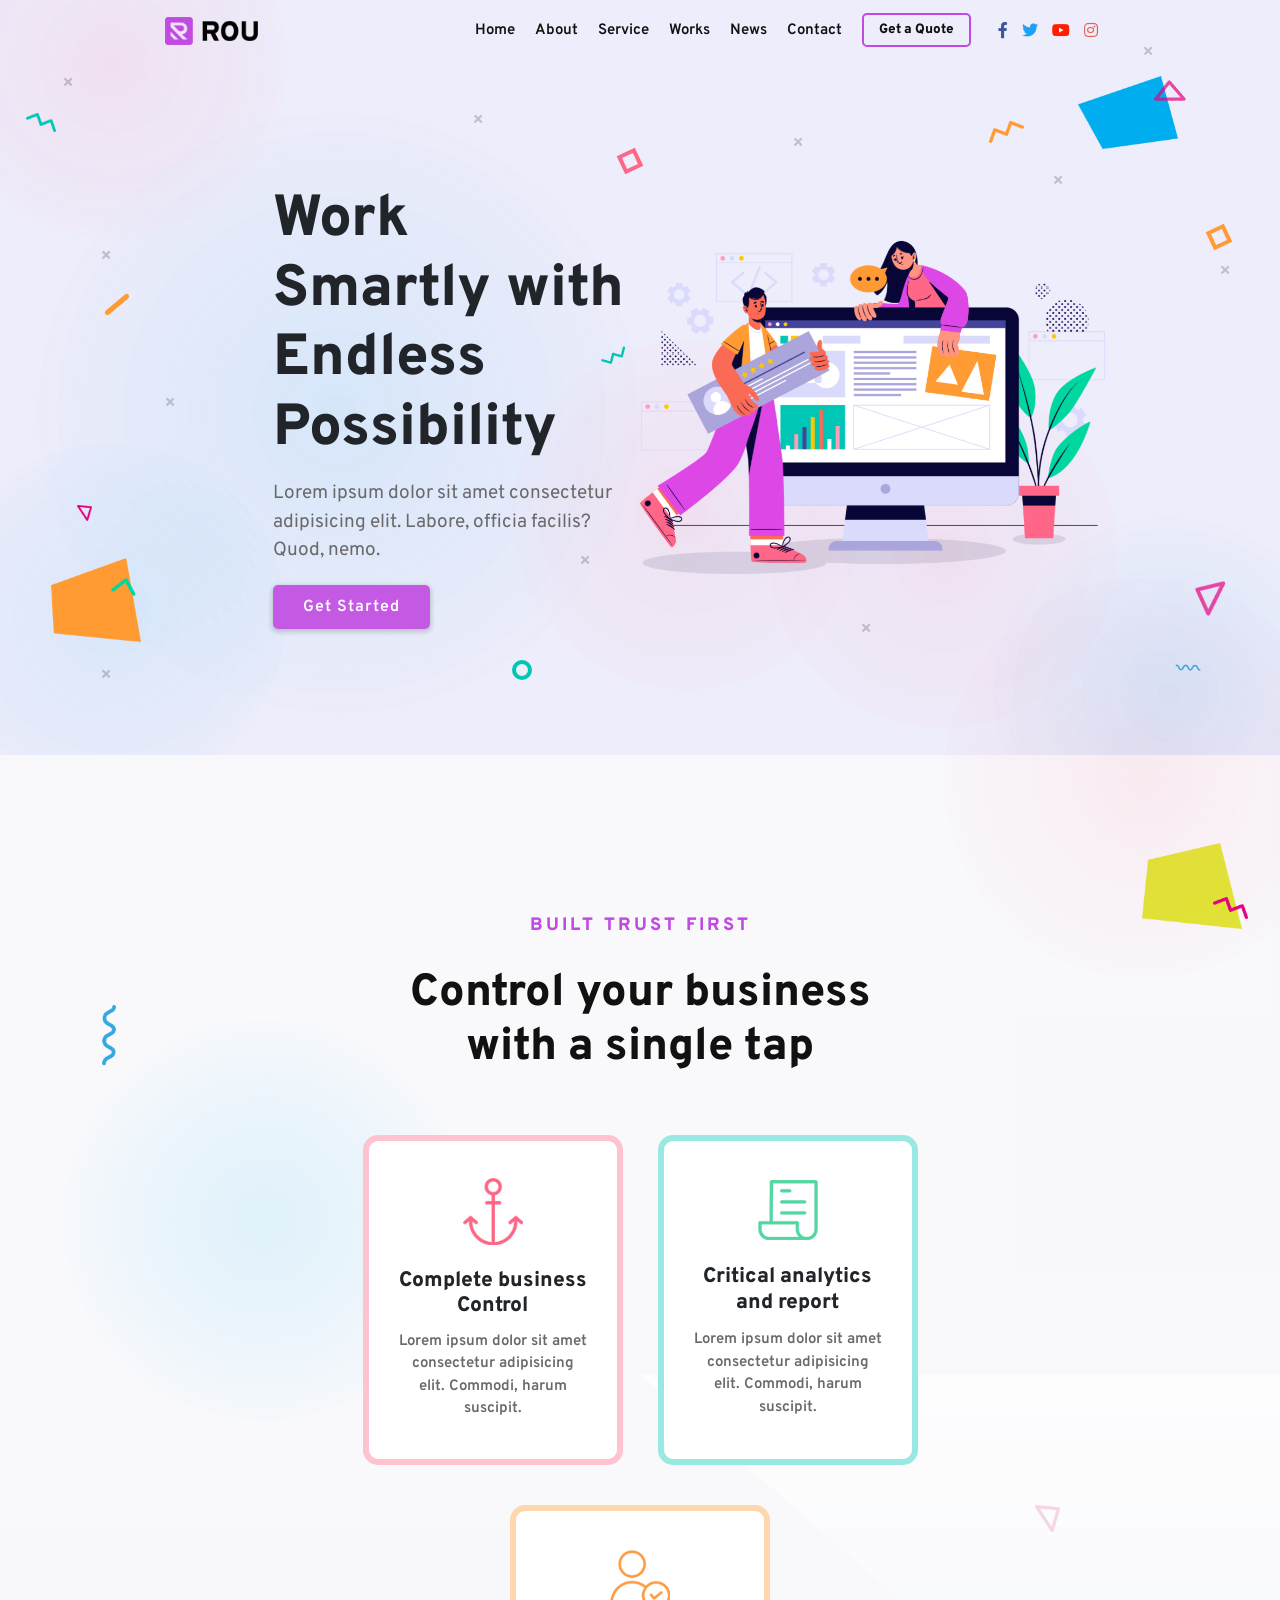
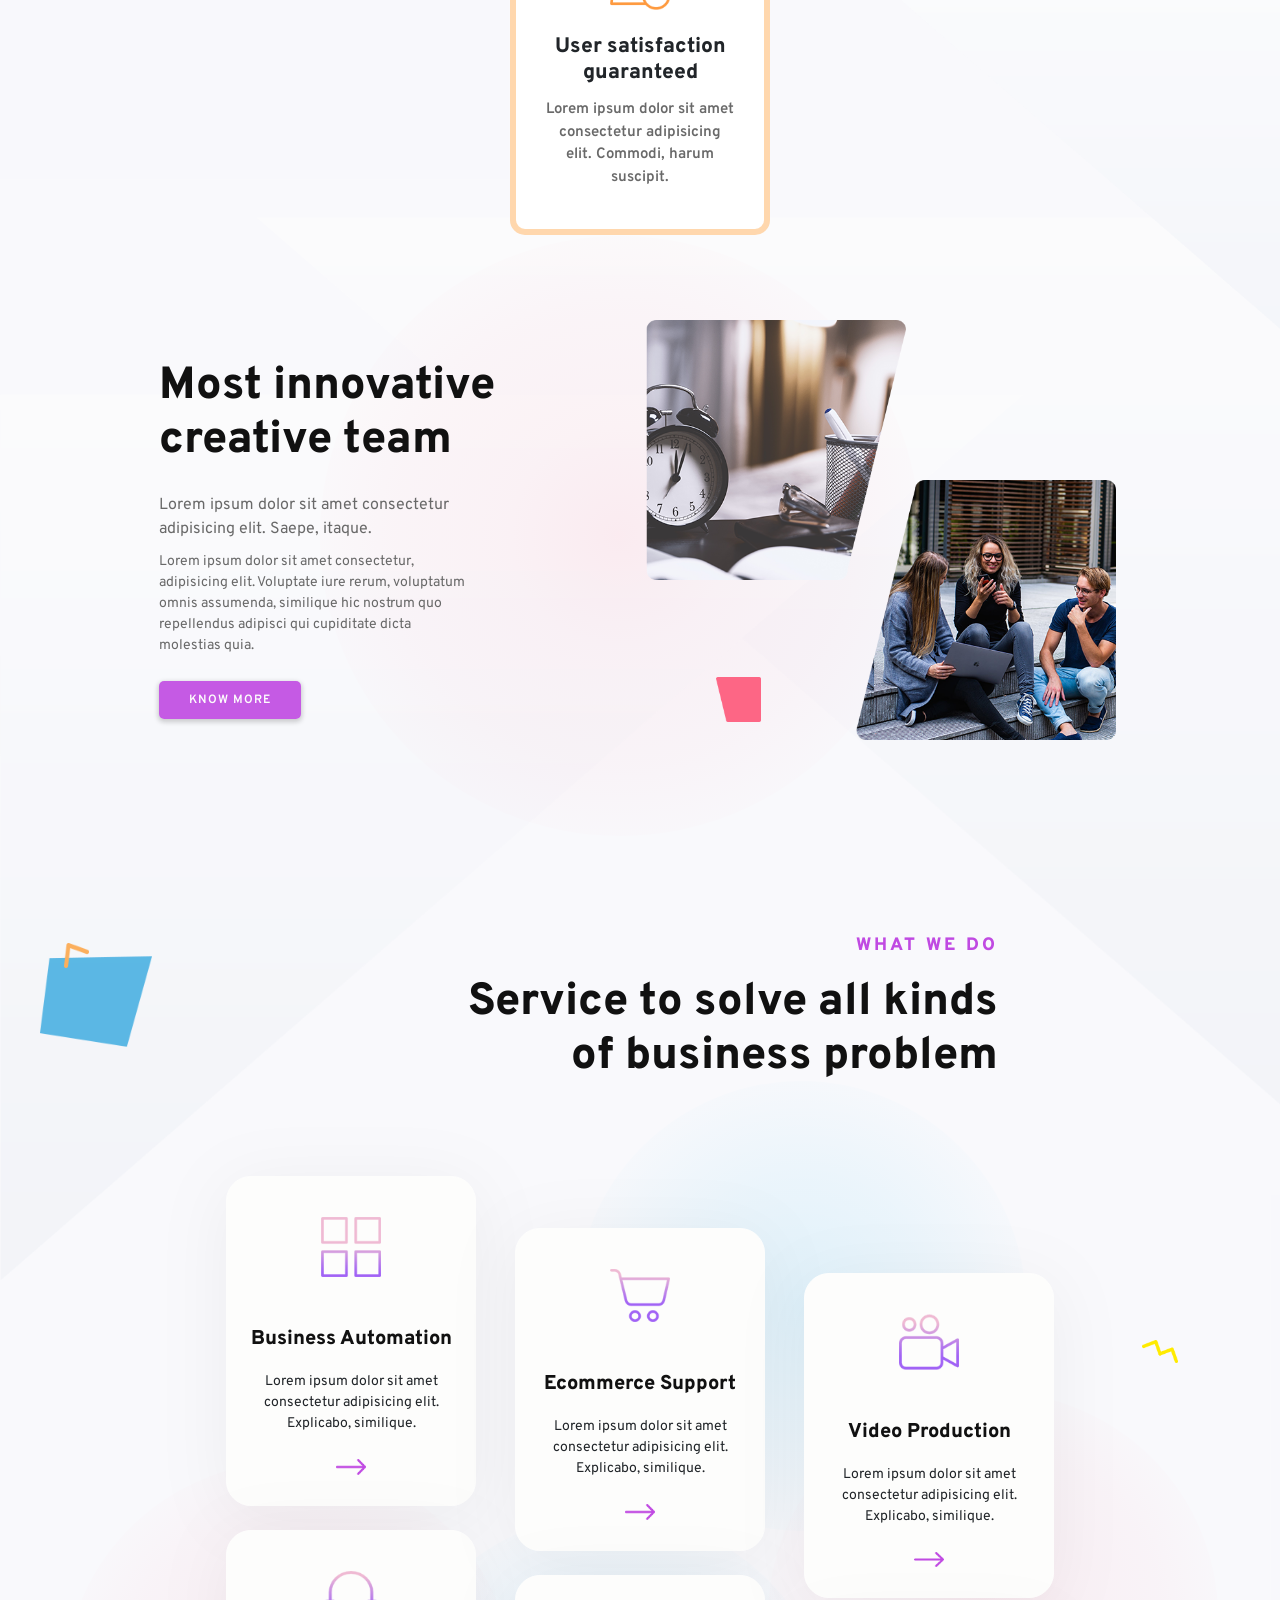
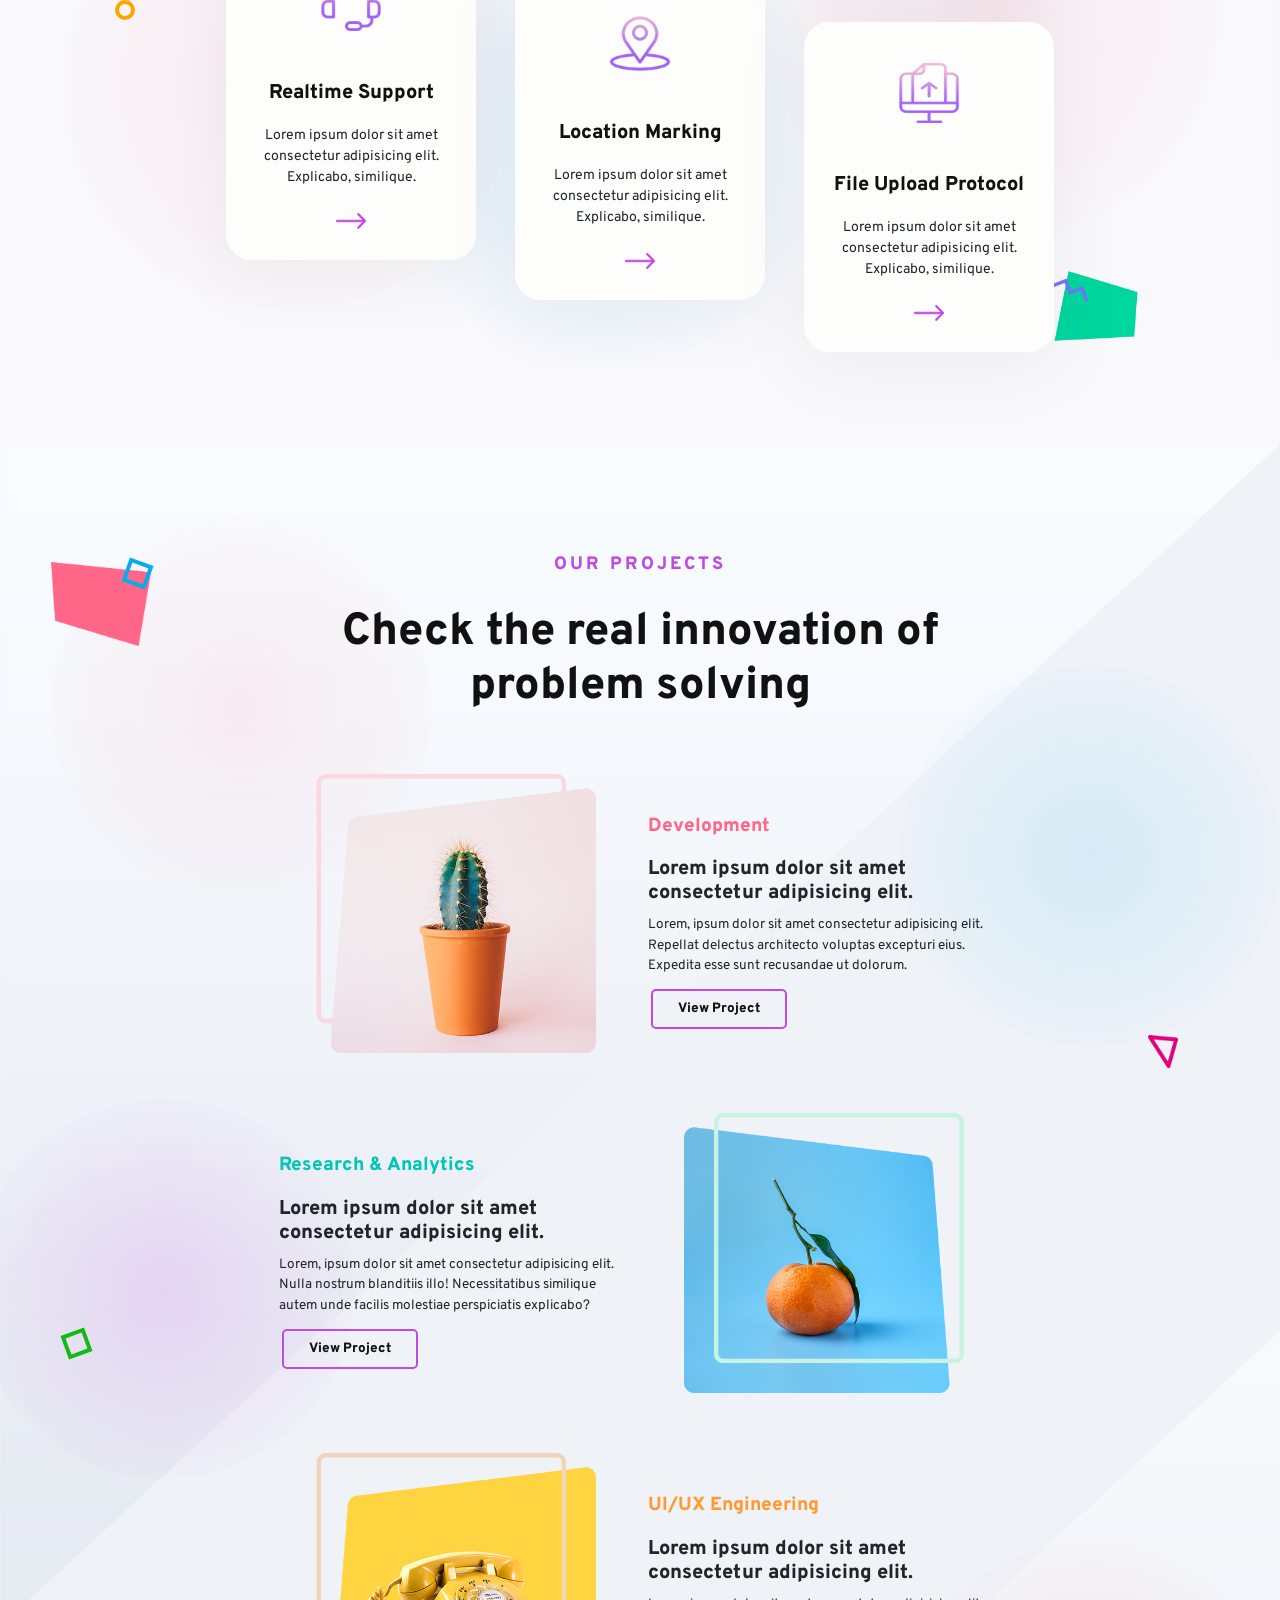
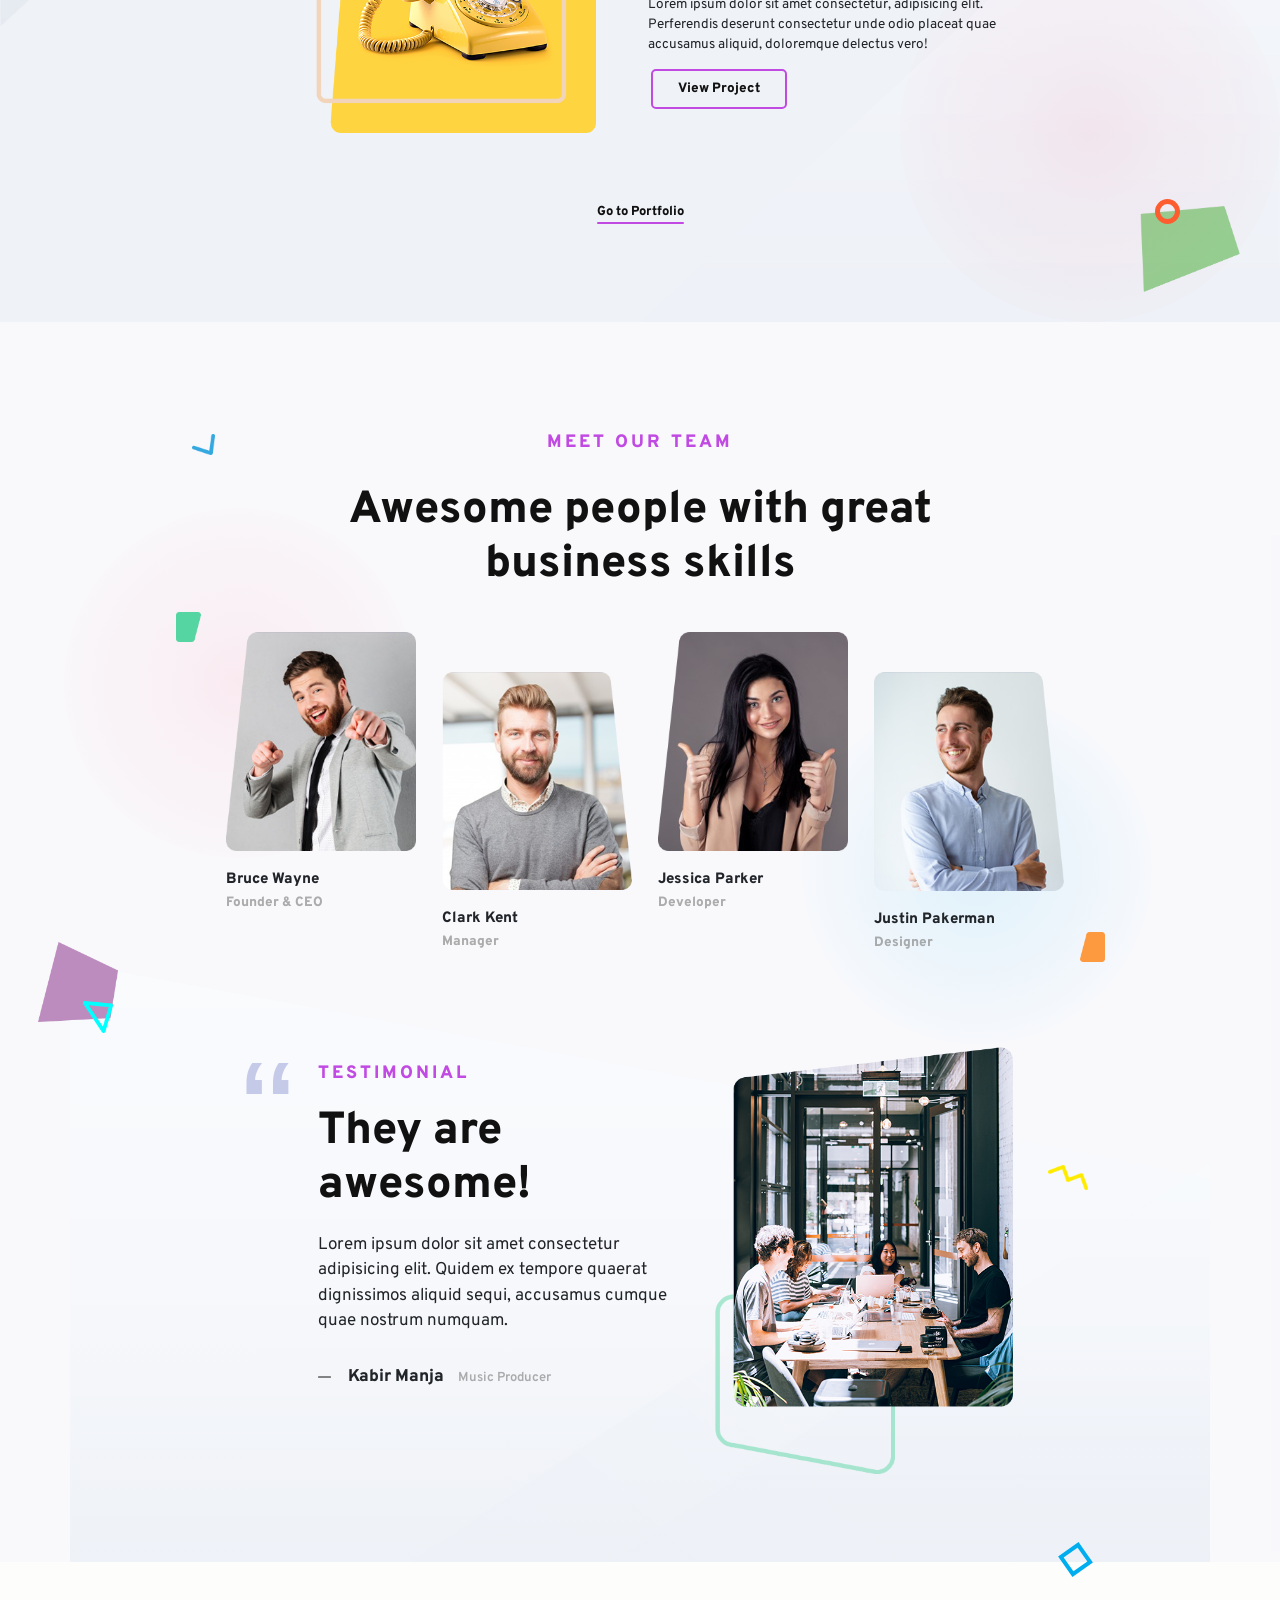
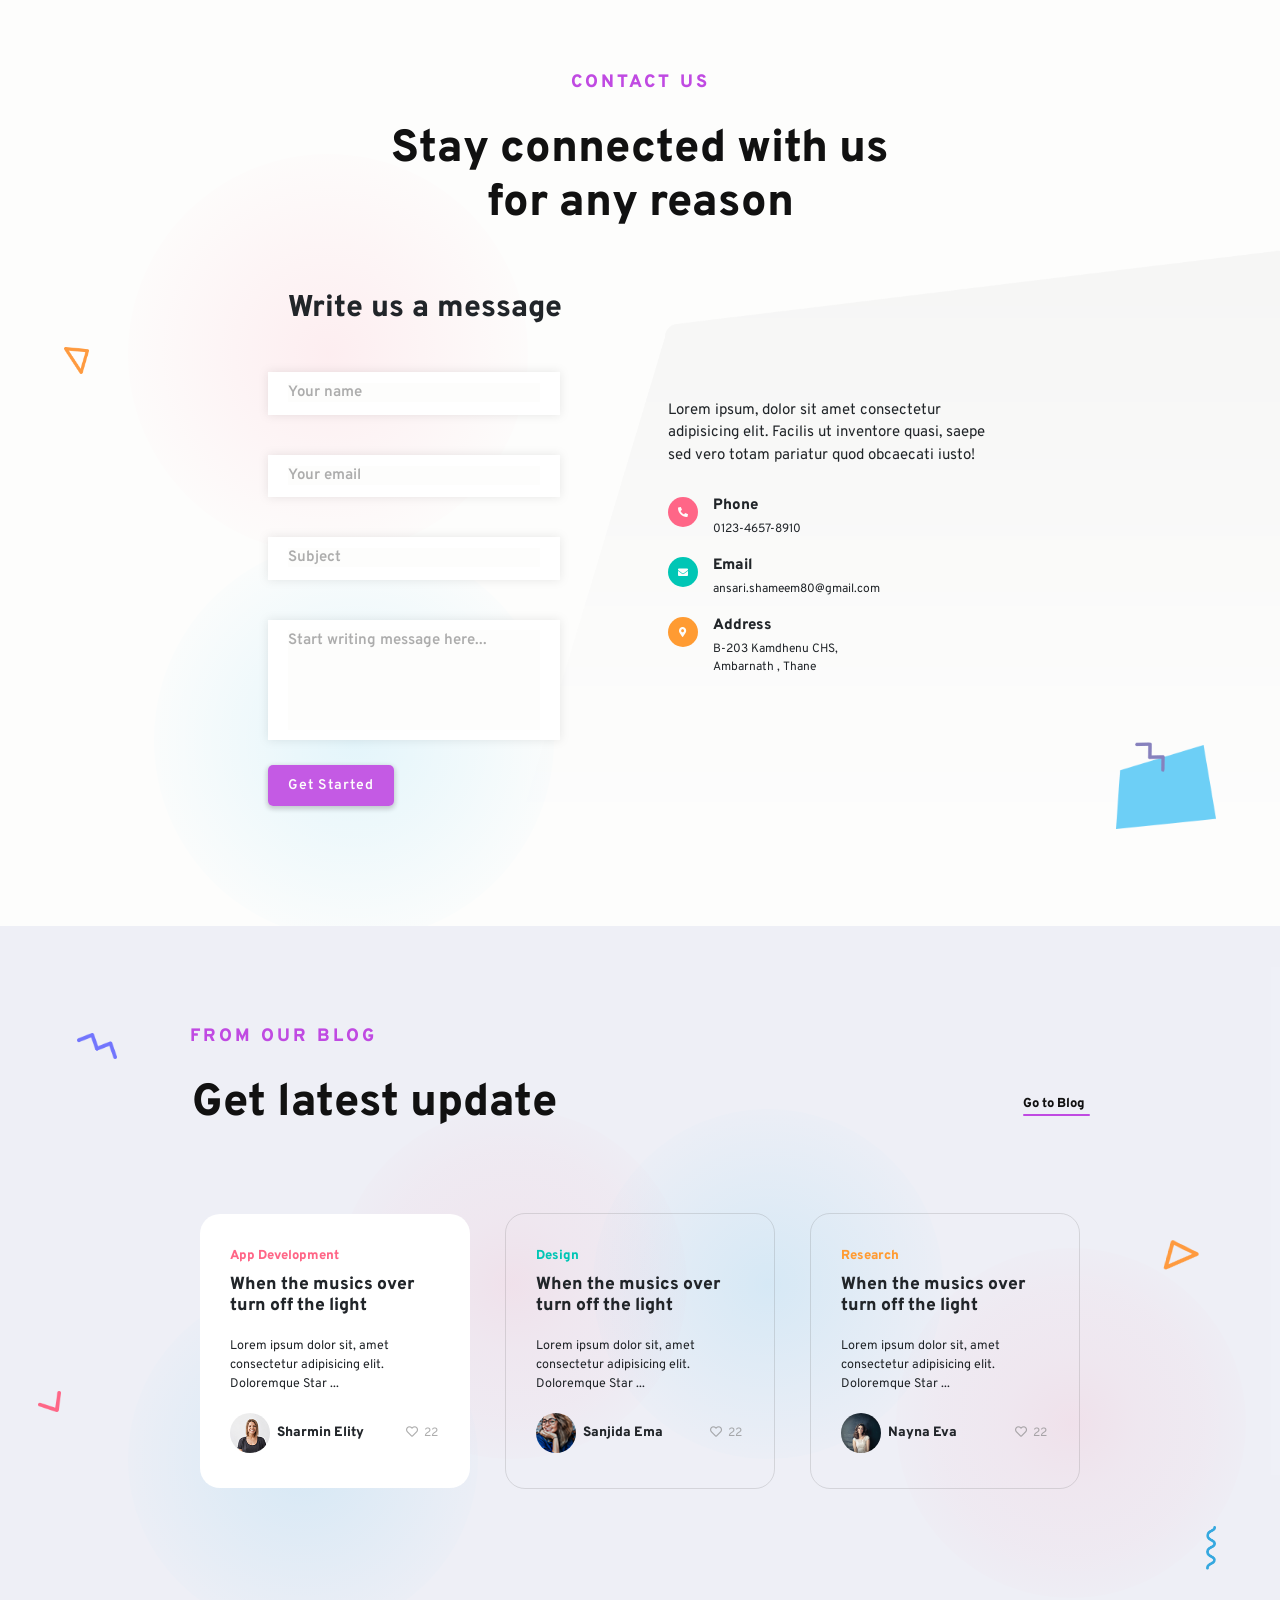
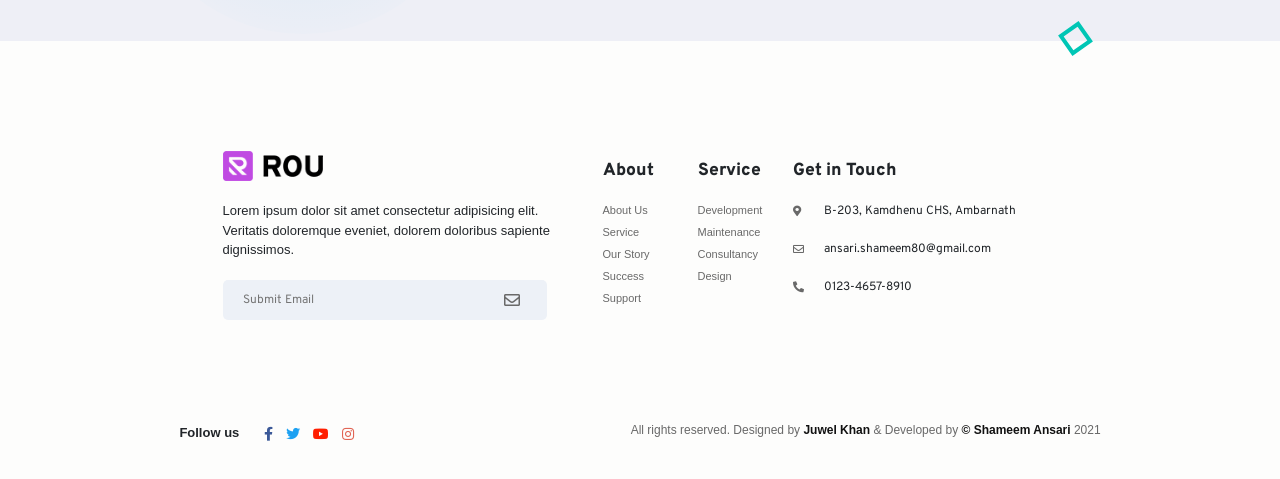
==== commit 0b66096a: "Some Changes" ====
--- a/index.html
+++ b/index.html
@@ -4,6 +4,12 @@
     <!-- Required meta tags -->
     <meta charset="utf-8" />
     <meta name="viewport" content="width=device-width, initial-scale=1" />
+
+    <link rel="apple-touch-icon" sizes="180x180" href="assets/image/favicon/apple-touch-icon.png" />
+    <link rel="icon" type="image/png" sizes="32x32" href="assets/image/favicon/favicon-32x32.png" />
+    <link rel="icon" type="image/png" sizes="16x16" href="assets/image/favicon/favicon-16x16.png" />
+    <link rel="icon" href="assets/image/favicon/favicon.ico" type="image/x-icon" />
+    <link rel="manifest" href="assets/image/favicon/site.webmanifest" />
     <!-- Bootstrap CSS -->
     <link href="https://fonts.googleapis.com/css2?family=Overpass:wght@400;600;800&family=Poppins&family=Roboto&display=swap" rel="stylesheet" />
     <link rel="stylesheet" href="https://cdnjs.cloudflare.com/ajax/libs/font-awesome/5.15.3/css/all.min.css" />
@@ -73,7 +79,7 @@
       <!-- Navbar end -->
 
       <!-- Content -->
-      <div class="container-fluid p-0">
+      <div class="container p-0">
         <div class="hero row">
           <div class="col-md-6 col-lg-4 offset-lg-1 hero-left">
             <h1 class="hero-left-title">Work Smartly with Endless Possibility</h1>
@@ -403,7 +409,7 @@
         </div>
       </div>
 
-      <div class="container-fluid testimonial-content">
+      <div class="container testimonial-content">
         <img src="assets/image/testimonial-bg1.png" class="testimonial-bg testimonial-bg-1" alt="Testimonial" />
         <img src="assets/image/testimonial-bg2.png" class="testimonial-bg testimonial-bg-2" alt="Testimonial" />
         <img src="assets/image/testimonial-bg3.png" class="testimonial-bg testimonial-bg-3" alt="Testimonial" />
